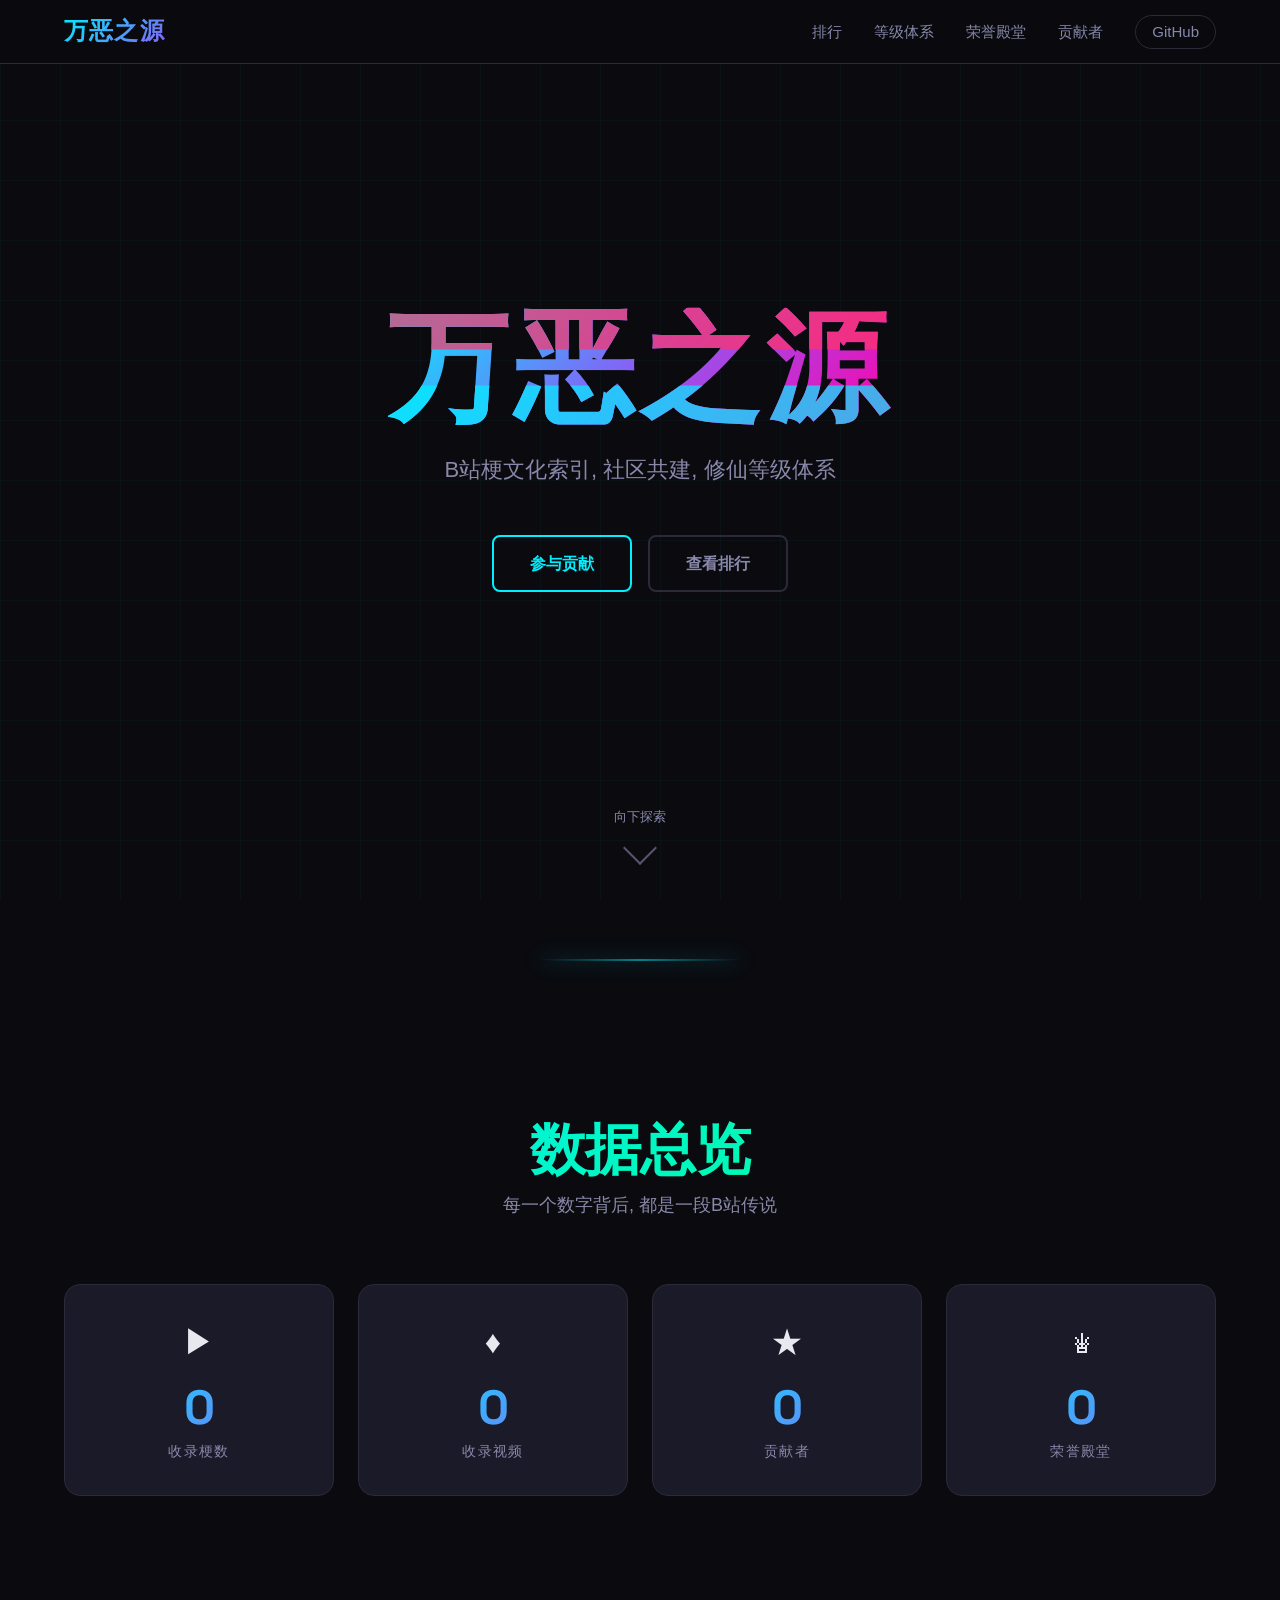
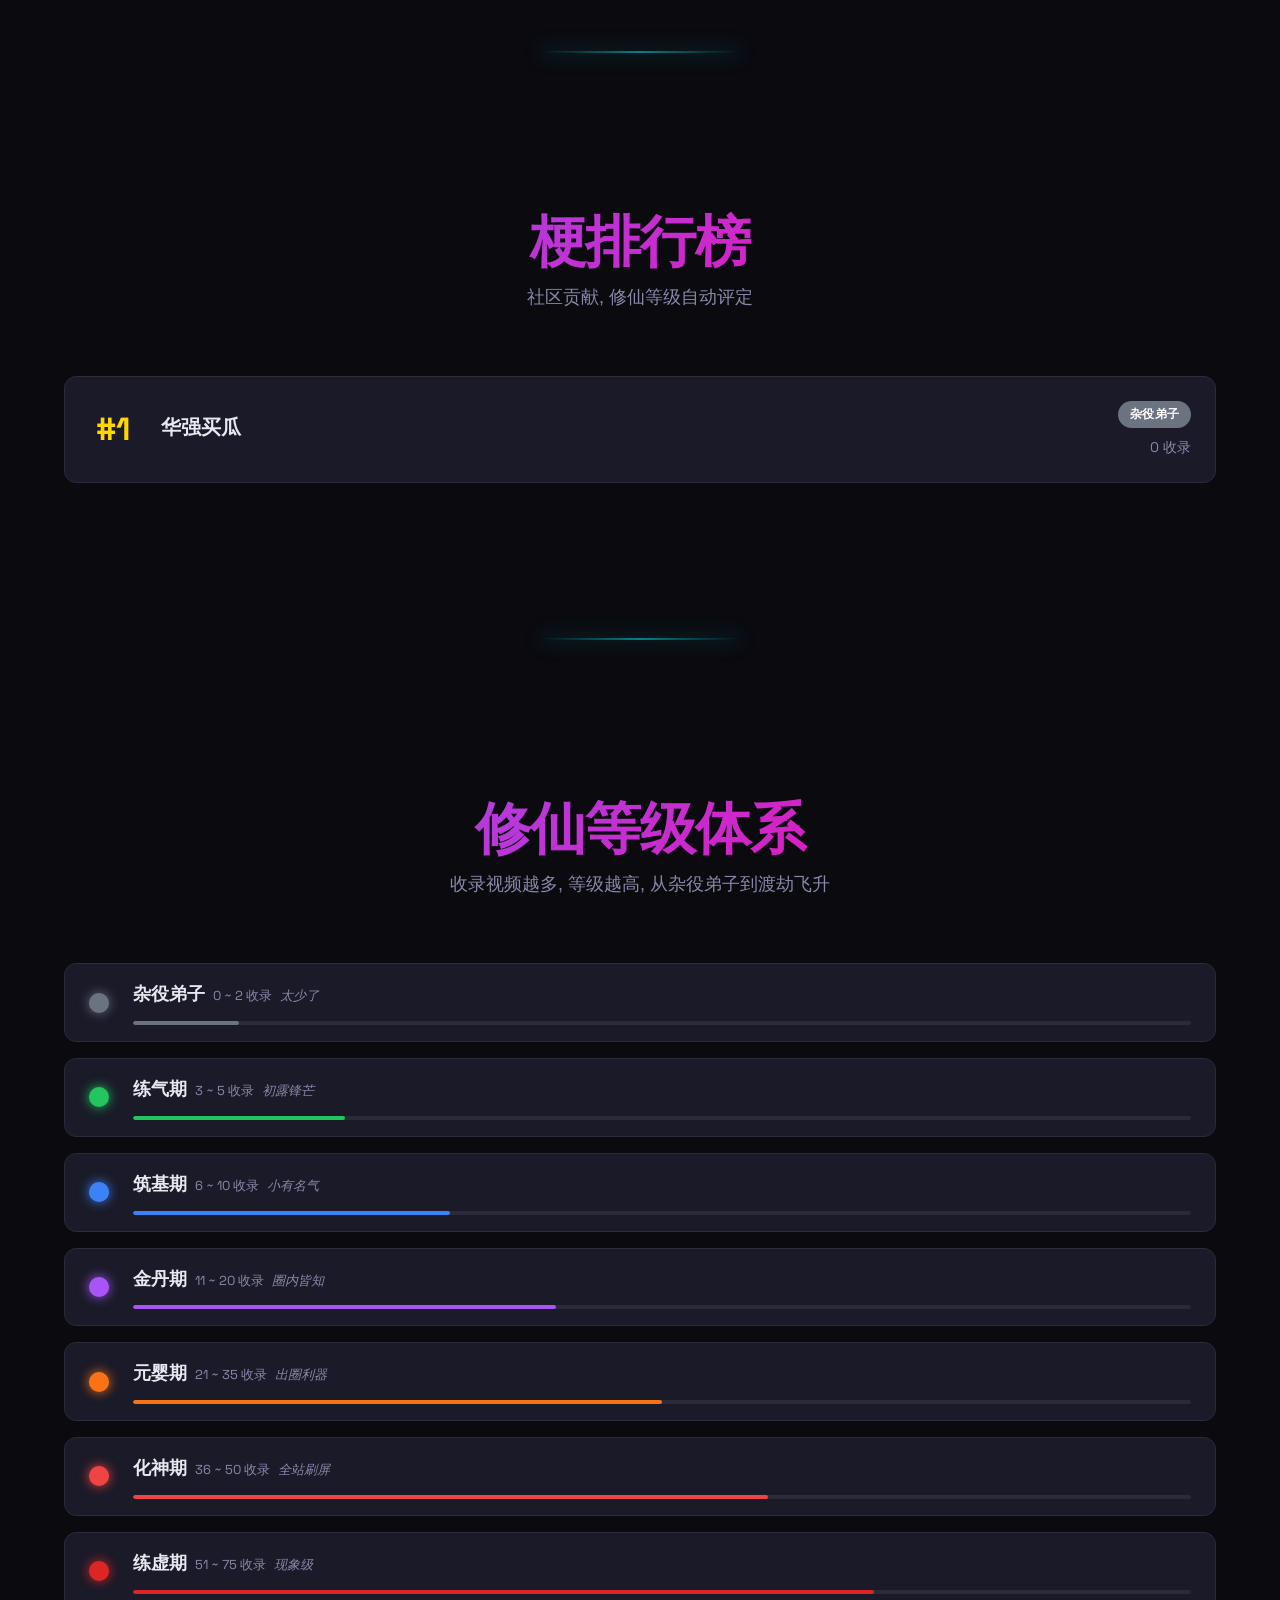
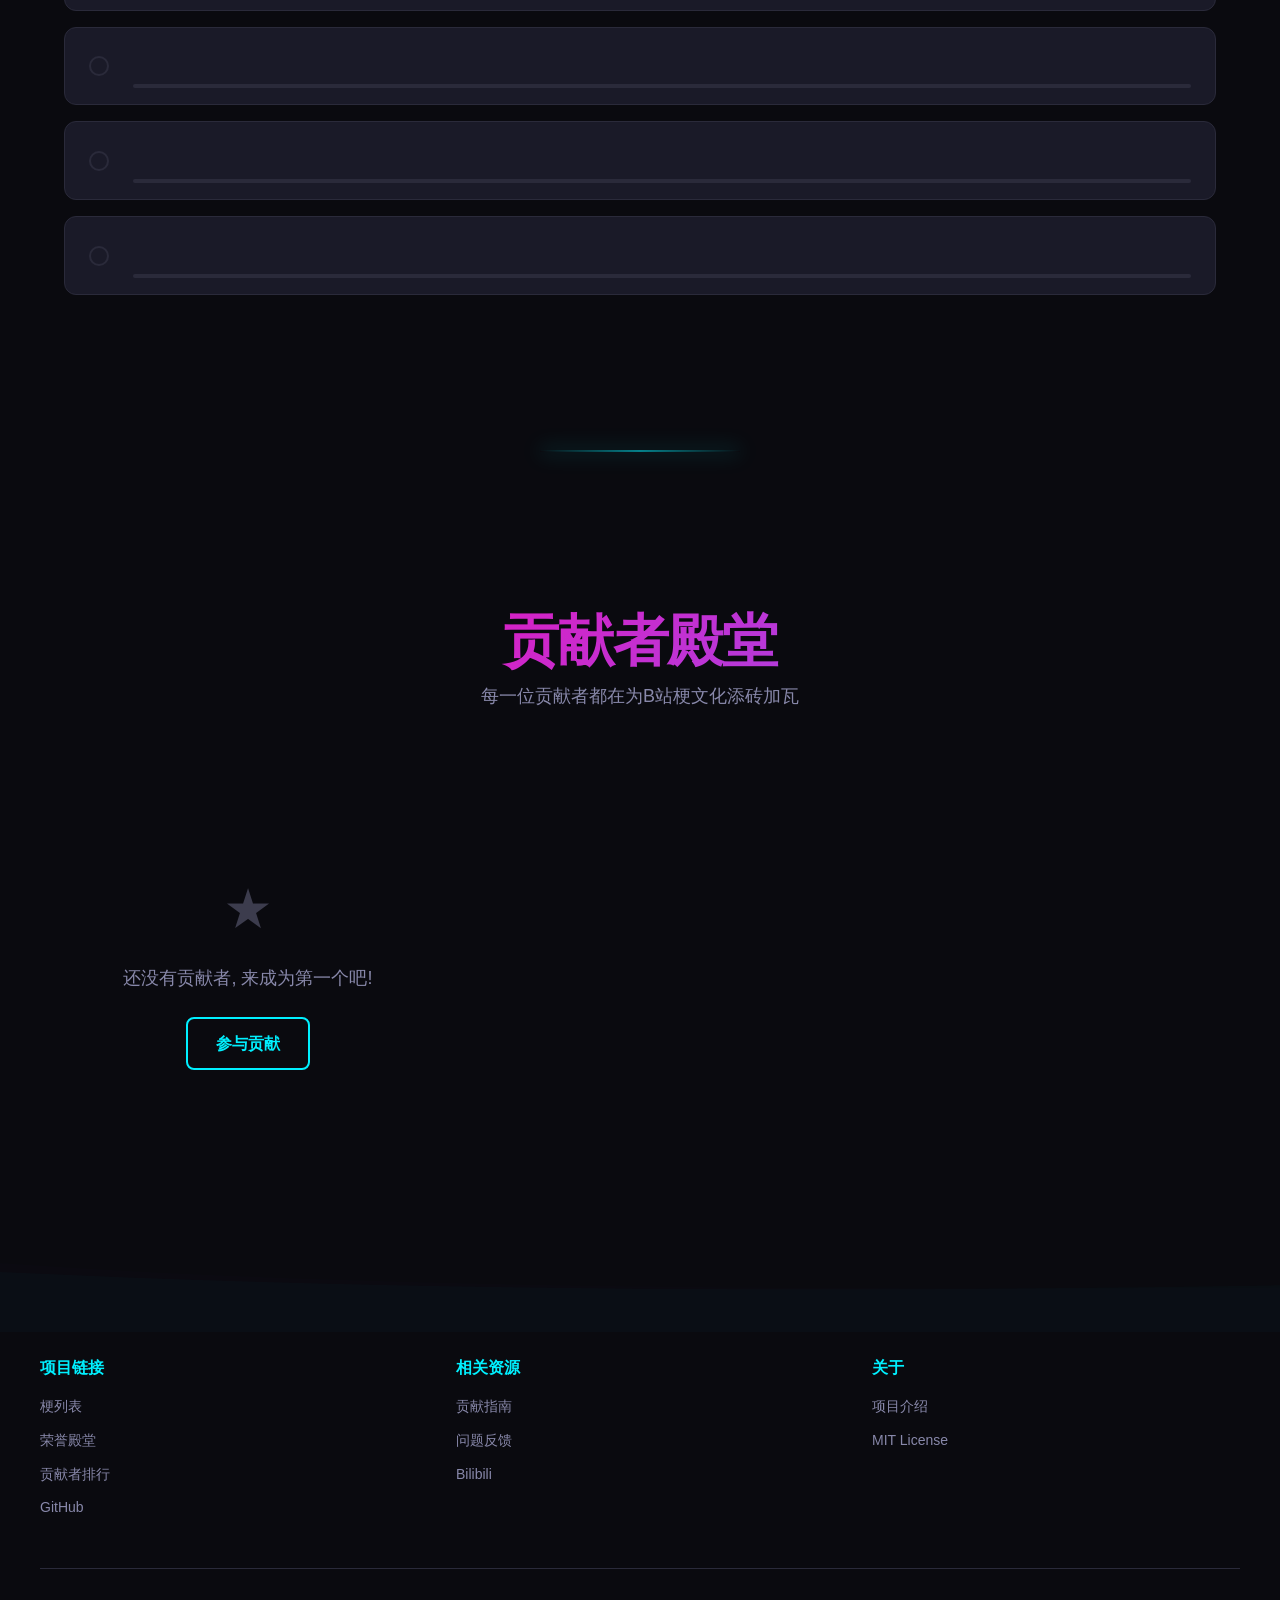
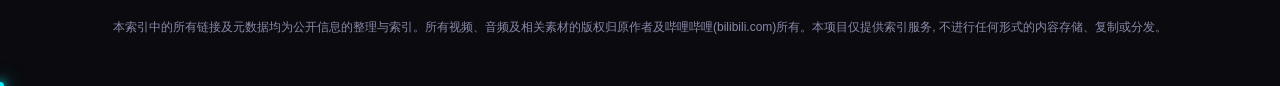
==== docs/index.html @ b88a9e04 "Phase 3完成" ====
<!DOCTYPE html>
<html lang="zh-CN">
<head>
    <meta charset="UTF-8">
    <meta name="viewport" content="width=device-width, initial-scale=1.0">
    <title>万恶之源 | The Origin of the Meme</title>
    <meta name="description" content="B站梗文化索引, 社区共建, 修仙等级体系">
    <link href="https://fonts.googleapis.com/css2?family=Space+Grotesk:wght@400;500;600;700;800&display=swap" rel="stylesheet">
    <link rel="stylesheet" href="css/style.css">
</head>
<body>
    <nav class="nav">
        <div class="nav-inner">
            <a href="index.html" class="nav-logo">万恶之源</a>
            <button class="nav-hamburger" aria-label="菜单">
                <span></span><span></span><span></span>
            </button>
            <ul class="nav-links">
                <li><a href="memes.html">排行</a></li>
                <li><a href="index.html#tier-system">等级体系</a></li>
                <li><a href="hall-of-fame.html">荣誉殿堂</a></li>
                <li><a href="contributors.html">贡献者</a></li>
                <li><a href="https://github.com/Zw-awa/the-origin-of-the-meme" class="nav-github" target="_blank" rel="noopener">GitHub</a></li>
            </ul>
        </div>
    </nav>

    <section class="hero">
        <div class="hero-bg-grid"></div>
        <div class="hero-content">
            <h1 class="hero-title" data-text="万恶之源">万恶之源</h1>
            <p class="hero-subtitle">B站梗文化索引, 社区共建, 修仙等级体系</p>
            <div class="hero-buttons">
                <a href="https://github.com/Zw-awa/the-origin-of-the-meme/blob/main/CONTRIBUTING.md" class="btn-neon" target="_blank" rel="noopener">参与贡献</a>
                <a href="#rankings" class="btn-muted">查看排行</a>
            </div>
        </div>
        <div class="hero-scroll">
            <span>向下探索</span>
            <div class="hero-scroll-arrow"></div>
        </div>
    </section>

    <div class="section-divider"></div>

    <section id="stats">
        <h2 class="section-title gradient-cyan-green">数据总览</h2>
        <p class="section-subtitle">每一个数字背后, 都是一段B站传说</p>
        <div class="stats-grid">
            <div class="stat-card">
                <div class="stat-icon">&#9654;</div>
                <div class="stat-number" data-target="0">0</div>
                <div class="stat-label">收录梗数</div>
            </div>
            <div class="stat-card">
                <div class="stat-icon">&#9830;</div>
                <div class="stat-number" data-target="0">0</div>
                <div class="stat-label">收录视频</div>
            </div>
            <div class="stat-card">
                <div class="stat-icon">&#9733;</div>
                <div class="stat-number" data-target="0">0</div>
                <div class="stat-label">贡献者</div>
            </div>
            <div class="stat-card">
                <div class="stat-icon">&#9813;</div>
                <div class="stat-number" data-target="0">0</div>
                <div class="stat-label">荣誉殿堂</div>
            </div>
        </div>
    </section>

    <div class="section-divider"></div>

    <section id="rankings">
        <h2 class="section-title gradient-purple">梗排行榜</h2>
        <p class="section-subtitle">社区贡献, 修仙等级自动评定</p>
        <div class="rankings-list" id="rankings-container">
            <div class="empty-state">
                <div class="empty-state-icon">&#9733;</div>
                <p class="empty-state-text">暂无数据, 快来贡献第一个梗吧!</p>
                <a href="https://github.com/Zw-awa/the-origin-of-the-meme/blob/main/CONTRIBUTING.md" class="empty-state-action" target="_blank" rel="noopener">参与贡献</a>
            </div>
        </div>
    </section>

    <div class="section-divider"></div>

    <section id="tier-system">
        <h2 class="section-title gradient-purple">修仙等级体系</h2>
        <p class="section-subtitle">收录视频越多, 等级越高, 从杂役弟子到渡劫飞升</p>
        <div class="tier-system" id="tier-system-container">
        </div>
    </section>

    <div class="section-divider"></div>

    <section id="contributors">
        <h2 class="section-title gradient-pink">贡献者殿堂</h2>
        <p class="section-subtitle">每一位贡献者都在为B站梗文化添砖加瓦</p>
        <div class="contributor-grid" id="contributors-container">
            <div class="empty-state">
                <div class="empty-state-icon">&#9733;</div>
                <p class="empty-state-text">还没有贡献者, 来成为第一个吧!</p>
                <a href="https://github.com/Zw-awa/the-origin-of-the-meme/blob/main/CONTRIBUTING.md" class="empty-state-action" target="_blank" rel="noopener">参与贡献</a>
            </div>
        </div>
    </section>

    <footer class="footer">
        <div class="footer-waves">
            <svg class="wave wave-1" viewBox="0 0 1440 100" preserveAspectRatio="none">
                <path d="M0,50 C360,100 720,0 1080,50 C1260,75 1380,25 1440,50 L1440,100 L0,100 Z" fill="rgba(0,240,255,0.04)"/>
            </svg>
            <svg class="wave wave-2" viewBox="0 0 1440 100" preserveAspectRatio="none">
                <path d="M0,30 C240,80 600,20 960,60 C1200,90 1320,40 1440,30 L1440,100 L0,100 Z" fill="rgba(139,92,246,0.03)"/>
            </svg>
        </div>
        <div class="footer-inner">
            <div class="footer-col">
                <h3>项目链接</h3>
                <ul>
                    <li><a href="memes.html">梗列表</a></li>
                    <li><a href="hall-of-fame.html">荣誉殿堂</a></li>
                    <li><a href="contributors.html">贡献者排行</a></li>
                    <li><a href="https://github.com/Zw-awa/the-origin-of-the-meme" target="_blank" rel="noopener">GitHub</a></li>
                </ul>
            </div>
            <div class="footer-col">
                <h3>相关资源</h3>
                <ul>
                    <li><a href="https://github.com/Zw-awa/the-origin-of-the-meme/blob/main/CONTRIBUTING.md" target="_blank" rel="noopener">贡献指南</a></li>
                    <li><a href="https://github.com/Zw-awa/the-origin-of-the-meme/issues" target="_blank" rel="noopener">问题反馈</a></li>
                    <li><a href="https://www.bilibili.com" target="_blank" rel="noopener">Bilibili</a></li>
                </ul>
            </div>
            <div class="footer-col">
                <h3>关于</h3>
                <ul>
                    <li><a href="https://github.com/Zw-awa/the-origin-of-the-meme#%E8%BF%99%E6%98%AF%E4%BB%80%E4%B9%88" target="_blank" rel="noopener">项目介绍</a></li>
                    <li><a href="https://github.com/Zw-awa/the-origin-of-the-meme/blob/main/LICENSE" target="_blank" rel="noopener">MIT License</a></li>
                </ul>
            </div>
        </div>
        <div class="footer-disclaimer">
            本索引中的所有链接及元数据均为公开信息的整理与索引。所有视频、音频及相关素材的版权归原作者及哔哩哔哩(bilibili.com)所有。本项目仅提供索引服务, 不进行任何形式的内容存储、复制或分发。
        </div>
    </footer>

    <script src="js/data.js"></script>
    <script src="js/cursor.js"></script>
    <script>
    (function () {
        loadData().then(function (data) {
            renderStats(data);
            renderRankings(data);
            renderTierSystem();
            renderContributors(data);
            initStatCounters();
            initTierSystem();
            initContributorMagnetics();
            initRankingHover();
        });

        function renderStats(data) {
            var stats = data.stats;
            var cards = document.querySelectorAll('.stat-card .stat-number');
            if (cards.length >= 4) {
                cards[0].setAttribute('data-target', stats.total_memes);
                cards[1].setAttribute('data-target', stats.total_videos);
                cards[2].setAttribute('data-target', stats.total_contributors);
                cards[3].setAttribute('data-target', stats.hall_of_fame_count);
            }
        }

        function renderRankings(data) {
            var container = document.getElementById('rankings-container');
            var memes = data.memes;
            if (!memes || memes.length === 0) return;

            container.innerHTML = '';
            memes.forEach(function (meme, i) {
                var rank = i + 1;
                var rankClass = '';
                if (rank === 1) rankClass = ' rank-1';
                else if (rank === 2) rankClass = ' rank-2';
                else if (rank === 3) rankClass = ' rank-3';

                var desc = meme.description || '';
                var tags = meme.tags || [];
                var tagsHtml = '';
                if (tags.length > 0) {
                    tagsHtml = '<div class="ranking-card-tags">' +
                        tags.map(function (t) { return '<span class="ranking-card-tag">' + escapeHtml(t) + '</span>'; }).join('') +
                        '</div>';
                }

                var tierIdx = getTierIndex(meme.tier);

                var card = document.createElement('div');
                card.className = 'ranking-card' + rankClass;
                card.setAttribute('data-tier', tierIdx);
                card.setAttribute('data-meme-id', meme.id);
                card.innerHTML =
                    '<div class="rank-number">#' + rank + '</div>' +
                    '<div class="ranking-card-main">' +
                        '<div class="ranking-card-name">' + escapeHtml(meme.id) + '</div>' +
                        (desc ? '<div class="ranking-card-desc">' + escapeHtml(desc) + '</div>' : '') +
                        tagsHtml +
                    '</div>' +
                    '<div class="ranking-card-right">' +
                        buildTierBadge(meme.tier) +
                        '<div class="ranking-card-count">' + formatNumber(meme.submissions) + ' 收录</div>' +
                    '</div>';
                card.addEventListener('click', function () {
                    window.location.href = 'meme.html?id=' + encodeURIComponent(meme.id);
                });
                container.appendChild(card);
            });
        }

        function renderTierSystem() {
            var container = document.getElementById('tier-system-container');
            var tiers = [
                { name: '杂役弟子', range: '0 ~ 2', label: '太少了', idx: 0 },
                { name: '练气期', range: '3 ~ 5', label: '初露锋芒', idx: 1 },
                { name: '筑基期', range: '6 ~ 10', label: '小有名气', idx: 2 },
                { name: '金丹期', range: '11 ~ 20', label: '圈内皆知', idx: 3 },
                { name: '元婴期', range: '21 ~ 35', label: '出圈利器', idx: 4 },
                { name: '化神期', range: '36 ~ 50', label: '全站刷屏', idx: 5 },
                { name: '练虚期', range: '51 ~ 75', label: '现象级', idx: 6 },
                { name: '合体期', range: '76 ~ 100', label: '统治级', idx: 7 },
                { name: '大乘期', range: '101 ~ 149', label: '传说级', idx: 8 },
                { name: '渡劫飞升', range: '150+', label: 'B站永远的传说', idx: 9 }
            ];

            var maxTier = 9;
            container.innerHTML = '';

            tiers.forEach(function (tier) {
                var barWidth = ((tier.idx + 1) / (maxTier + 1)) * 100;
                var pulseClass = (tier.idx >= 7) ? ' pulse' : '';

                var entry = document.createElement('div');
                entry.className = 'tier-entry' + pulseClass;
                entry.innerHTML =
                    '<div class="tier-indicator tier-' + tier.idx + '"></div>' +
                    '<div class="tier-info">' +
                        '<span class="tier-name">' + escapeHtml(tier.name) + '</span>' +
                        '<span class="tier-range">' + tier.range + ' 收录</span>' +
                        '<span class="tier-label">' + escapeHtml(tier.label) + '</span>' +
                        '<div class="tier-energy-bar-wrap">' +
                            '<div class="tier-energy-bar tier-bar-' + tier.idx + '" data-width="' + barWidth.toFixed(0) + '" style="background:var(--tier-' + tier.idx + ');"></div>' +
                        '</div>' +
                    '</div>';
                container.appendChild(entry);
            });

            if (tiers.length >= 10) {
                var lastBar = container.querySelector('.tier-bar-9');
                if (lastBar) {
                    lastBar.style.background = 'linear-gradient(90deg, #ff0000, #ff8800, #ffff00, #00ff00, #0088ff, #8800ff, #ff0088)';
                    lastBar.style.backgroundSize = '200% 100%';
                    lastBar.style.animation = 'rainbowShift 3s linear infinite';
                }
            }
        }

        function renderContributors(data) {
            var container = document.getElementById('contributors-container');
            var contributors = data.contributors;
            if (!contributors || contributors.length === 0) return;

            container.innerHTML = '';
            contributors.forEach(function (c) {
                var card = document.createElement('div');
                card.className = 'contributor-card';
                card.innerHTML =
                    '<img class="contributor-avatar" src="https://github.com/' + escapeHtml(c.github) + '.png" alt="' + escapeHtml(c.github) + '" loading="lazy" onerror="this.src=\'data:image/svg+xml,%3Csvg xmlns=%22http://www.w3.org/2000/svg%22 viewBox=%220 0 80 80%22%3E%3Crect fill=%22%231a1a28%22 width=%2280%22 height=%2280%22/%3E%3Ctext fill=%22%238888aa%22 x=%2240%22 y=%2245%22 text-anchor=%22middle%22 font-size=%2220%22%3E' + escapeHtml(c.github.charAt(0).toUpperCase()) + '%3C/text%3E%3C/svg%3E\'">' +
                    '<div class="contributor-username">' + escapeHtml(c.github) + '</div>' +
                    '<div class="contributor-title-badge ' + getContributorTierClass(c.title) + '">' + escapeHtml(c.title) + '</div>' +
                    '<div class="contributor-count">' + formatNumber(c.count) + ' 次贡献</div>';
                card.addEventListener('click', function () {
                    window.open('https://github.com/' + encodeURIComponent(c.github), '_blank', 'noopener');
                });
                container.appendChild(card);
            });
        }
    })();
    </script>
    <script src="js/main.js"></script>
</body>
</html>
---- docs/css/style.css ----
/* ═══════════════════════════════════════════════════════════════
   万恶之源 | The Origin of the Meme
   Design System & Complete Stylesheet
   ═══════════════════════════════════════════════════════════════ */

/* ── Design Tokens ─────────────────────────────────────────── */
:root {
    /* Base */
    --bg-deep: #0a0a0f;
    --bg-surface: #12121a;
    --bg-card: #1a1a28;
    --border: #2a2a3a;
    --text: #e8e8f0;
    --text-muted: #8888aa;

    /* Neon accents */
    --neon-cyan: #00f0ff;
    --neon-purple: #8b5cf6;
    --neon-gold: #ffd700;
    --neon-red: #ff3366;
    --neon-green: #00ff88;
    --neon-pink: #ff00aa;

    /* Tier badge colors (meme tiers 0-9) */
    --tier-0: #6b7280;
    --tier-1: #22c55e;
    --tier-2: #3b82f6;
    --tier-3: #a855f7;
    --tier-4: #f97316;
    --tier-5: #ef4444;
    --tier-6: #dc2626;
    --tier-7: #fbbf24;
    --tier-8: linear-gradient(135deg, #fbbf24, #ffd700);
    --tier-9: linear-gradient(90deg, #ff0000, #ff8800, #ffff00, #00ff00, #0088ff, #8800ff, #ff0088);

    /* Easing */
    --ease-out-expo: cubic-bezier(0.16, 1, 0.3, 1);
    --ease-out-back: cubic-bezier(0.34, 1.56, 0.64, 1);
    --ease-spring: cubic-bezier(0.22, 1, 0.36, 1);

    /* Spacing */
    --space-xs: 4px;
    --space-sm: 8px;
    --space-md: 16px;
    --space-lg: 24px;
    --space-xl: 32px;
    --space-2xl: 48px;
    --space-3xl: 64px;
    --space-4xl: 96px;

    /* Layout */
    --max-width: 1200px;
    --nav-height: 64px;

    /* Typography */
    --font-heading: 'Space Grotesk', -apple-system, BlinkMacSystemFont, sans-serif;
    --font-body: -apple-system, BlinkMacSystemFont, "Segoe UI", "Noto Sans SC", sans-serif;
}

/* ── Reset & Base ──────────────────────────────────────────── */
*, *::before, *::after {
    margin: 0;
    padding: 0;
    box-sizing: border-box;
}

html {
    scroll-behavior: smooth;
    scroll-padding-top: var(--nav-height);
}

body {
    background: var(--bg-deep);
    color: var(--text);
    font-family: var(--font-body);
    font-size: 16px;
    line-height: 1.6;
    overflow-x: hidden;
    cursor: none;
    -webkit-font-smoothing: antialiased;
    -moz-osx-font-smoothing: grayscale;
}

a {
    color: inherit;
    text-decoration: none;
}

img {
    max-width: 100%;
    display: block;
}

button {
    border: none;
    background: none;
    cursor: none;
    font-family: inherit;
    color: inherit;
}

/* ── Typography ────────────────────────────────────────────── */
h1, h2, h3, h4, h5, h6 {
    font-family: var(--font-heading);
    font-weight: 700;
    line-height: 1.2;
}

.section-title {
    font-size: clamp(32px, 5vw, 56px);
    text-align: center;
    margin-bottom: var(--space-sm);
    letter-spacing: -0.02em;
}

.section-subtitle {
    text-align: center;
    color: var(--text-muted);
    font-size: 18px;
    margin-bottom: var(--space-3xl);
}

/* ── Gradient Text Utilities ───────────────────────────────── */
.gradient-cyan-purple {
    background: linear-gradient(135deg, var(--neon-cyan), var(--neon-purple));
    -webkit-background-clip: text;
    -webkit-text-fill-color: transparent;
    background-clip: text;
}

.gradient-cyan-green {
    background: linear-gradient(135deg, var(--neon-cyan), var(--neon-green));
    -webkit-background-clip: text;
    -webkit-text-fill-color: transparent;
    background-clip: text;
}

.gradient-purple {
    background: linear-gradient(135deg, var(--neon-purple), var(--neon-pink));
    -webkit-background-clip: text;
    -webkit-text-fill-color: transparent;
    background-clip: text;
}

.gradient-gold {
    background: linear-gradient(135deg, var(--neon-gold), #ffaa00);
    -webkit-background-clip: text;
    -webkit-text-fill-color: transparent;
    background-clip: text;
}

.gradient-pink {
    background: linear-gradient(135deg, var(--neon-pink), var(--neon-purple));
    -webkit-background-clip: text;
    -webkit-text-fill-color: transparent;
    background-clip: text;
}

/* ── Navigation ────────────────────────────────────────────── */
.nav {
    position: fixed;
    top: 0;
    left: 0;
    right: 0;
    height: var(--nav-height);
    background: rgba(10, 10, 15, 0.85);
    backdrop-filter: blur(20px);
    -webkit-backdrop-filter: blur(20px);
    border-bottom: 1px solid var(--border);
    z-index: 1000;
    transition: transform 0.3s var(--ease-spring);
}

.nav.hidden {
    transform: translateY(-100%);
}

.nav-inner {
    max-width: var(--max-width);
    margin: 0 auto;
    padding: 0 var(--space-lg);
    height: 100%;
    display: flex;
    align-items: center;
    justify-content: space-between;
}

.nav-logo {
    font-family: var(--font-heading);
    font-size: 24px;
    font-weight: 700;
    background: linear-gradient(135deg, var(--neon-cyan), var(--neon-purple));
    -webkit-background-clip: text;
    -webkit-text-fill-color: transparent;
    background-clip: text;
    letter-spacing: 0.05em;
    transition: opacity 0.2s;
}

.nav-logo:hover {
    opacity: 0.8;
}

.nav-links {
    display: flex;
    gap: var(--space-xl);
    list-style: none;
    align-items: center;
}

.nav-links a {
    position: relative;
    font-size: 15px;
    color: var(--text-muted);
    padding: var(--space-xs) 0;
    transition: color 0.3s;
}

.nav-links a::after {
    content: '';
    position: absolute;
    bottom: 0;
    left: 0;
    width: 0;
    height: 2px;
    background: var(--neon-cyan);
    transition: width 0.3s var(--ease-spring);
}

.nav-links a:hover,
.nav-links a.active {
    color: var(--neon-cyan);
}

.nav-links a:hover::after,
.nav-links a.active::after {
    width: 100%;
}

.nav-links .nav-github {
    display: inline-flex;
    align-items: center;
    gap: var(--space-xs);
    padding: var(--space-xs) var(--space-md);
    border: 1px solid var(--border);
    border-radius: 20px;
    transition: border-color 0.3s, color 0.3s;
}

.nav-links .nav-github:hover {
    border-color: var(--neon-cyan);
    color: var(--neon-cyan);
}

.nav-links .nav-github::after {
    display: none;
}

/* Hamburger */
.nav-hamburger {
    display: none;
    flex-direction: column;
    gap: 5px;
    padding: 4px;
    background: none;
    border: none;
    cursor: none;
    z-index: 1001;
}

.nav-hamburger span {
    display: block;
    width: 24px;
    height: 2px;
    background: var(--text);
    border-radius: 2px;
    transition: transform 0.3s, opacity 0.3s;
}

.nav-hamburger.active span:nth-child(1) {
    transform: translateY(7px) rotate(45deg);
}
.nav-hamburger.active span:nth-child(2) {
    opacity: 0;
}
.nav-hamburger.active span:nth-child(3) {
    transform: translateY(-7px) rotate(-45deg);
}

/* ── Custom Cursor ──────────────────────────────────────────── */
.cursor-dot {
    width: 8px;
    height: 8px;
    background: var(--neon-cyan);
    border-radius: 50%;
    position: fixed;
    pointer-events: none;
    z-index: 99999;
    box-shadow: 0 0 10px var(--neon-cyan), 0 0 20px var(--neon-cyan);
    transform: translate(-50%, -50%);
    will-change: left, top;
}

.cursor-ring {
    width: 36px;
    height: 36px;
    border: 2px solid var(--neon-cyan);
    border-radius: 50%;
    position: fixed;
    pointer-events: none;
    z-index: 99998;
    opacity: 0.5;
    transform: translate(-50%, -50%);
    transition: width 0.3s, height 0.3s, border-color 0.3s;
    will-change: left, top;
}

.cursor-ring.hover {
    width: 60px;
    height: 60px;
    border-color: var(--neon-pink);
    opacity: 0.8;
}

/* ── Mouse Trail Particles ─────────────────────────────────── */
.trail-particle {
    position: fixed;
    pointer-events: none;
    z-index: 99997;
    border-radius: 50%;
    animation: trailFade 0.6s var(--ease-out-expo) forwards;
    will-change: transform, opacity;
}

@keyframes trailFade {
    0% { opacity: 1; transform: translate(-50%, -50%) scale(1); }
    100% { opacity: 0; transform: translate(-50%, -50%) scale(0); }
}

/* ── Click Burst ────────────────────────────────────────────── */
.click-burst-container {
    position: fixed;
    pointer-events: none;
    z-index: 99996;
    transform: translate(-50%, -50%);
}

.click-burst-particle {
    position: absolute;
    width: 6px;
    height: 6px;
    border-radius: 50%;
    animation: burstFly 0.6s var(--ease-out-expo) forwards;
}

@keyframes burstFly {
    0% {
        opacity: 1;
        transform: translate(0, 0) scale(1);
    }
    100% {
        opacity: 0;
        transform: translate(var(--tx), var(--ty)) scale(0);
    }
}

/* ── Section Common ─────────────────────────────────────────── */
section {
    padding: var(--space-4xl) var(--space-lg);
    max-width: var(--max-width);
    margin: 0 auto;
    position: relative;
}

.section-divider {
    height: 120px;
    position: relative;
    max-width: var(--max-width);
    margin: 0 auto;
}

.section-divider::before {
    content: '';
    position: absolute;
    top: 50%;
    left: 50%;
    transform: translate(-50%, -50%);
    width: 200px;
    height: 1px;
    background: linear-gradient(90deg, transparent, var(--neon-cyan), transparent);
    box-shadow: 0 0 20px var(--neon-cyan);
}

/* ── Section 1: Hero ────────────────────────────────────────── */
.hero {
    min-height: 100vh;
    display: flex;
    flex-direction: column;
    align-items: center;
    justify-content: center;
    text-align: center;
    position: relative;
    overflow: hidden;
    padding: var(--space-4xl) var(--space-lg);
    max-width: none;
}

.hero-bg-grid {
    position: absolute;
    inset: 0;
    background-image:
        linear-gradient(rgba(0, 240, 255, 0.03) 1px, transparent 1px),
        linear-gradient(90deg, rgba(0, 240, 255, 0.03) 1px, transparent 1px);
    background-size: 60px 60px;
    animation: gridMove 20s linear infinite;
    pointer-events: none;
}

@keyframes gridMove {
    0% { transform: translate(0, 0); }
    100% { transform: translate(60px, 60px); }
}

.hero-content {
    position: relative;
    z-index: 2;
    animation: heroEntry 1s var(--ease-out-expo);
}

@keyframes heroEntry {
    0% {
        opacity: 0;
        transform: scale(0.8) skewX(-5deg);
        filter: blur(10px);
    }
    100% {
        opacity: 1;
        transform: scale(1) skewX(0);
        filter: blur(0);
    }
}

.hero-title {
    font-family: var(--font-heading);
    font-size: clamp(56px, 10vw, 120px);
    font-weight: 800;
    line-height: 1;
    margin-bottom: var(--space-lg);
    background: linear-gradient(135deg, var(--neon-cyan), var(--neon-purple), var(--neon-pink));
    -webkit-background-clip: text;
    -webkit-text-fill-color: transparent;
    background-clip: text;
    position: relative;
    letter-spacing: 0.05em;
}

/* Glitch effect */
.hero-title::before,
.hero-title::after {
    content: "万恶之源";
    position: absolute;
    top: 0;
    left: 0;
    width: 100%;
    height: 100%;
    background: inherit;
    -webkit-background-clip: text;
    -webkit-text-fill-color: transparent;
    background-clip: text;
}

.hero-title::before {
    animation: glitch1 3s infinite;
    color: #ff3366;
    -webkit-text-fill-color: rgba(255, 51, 102, 0.7);
    clip-path: polygon(0 0, 100% 0, 100% 35%, 0 35%);
}

.hero-title::after {
    animation: glitch2 3s infinite;
    color: #00f0ff;
    -webkit-text-fill-color: rgba(0, 240, 255, 0.7);
    clip-path: polygon(0 65%, 100% 65%, 100% 100%, 0 100%);
}

@keyframes glitch1 {
    0%, 90%, 100% { transform: translate(0); }
    92% { transform: translate(-4px, 2px); }
    94% { transform: translate(4px, -2px); }
    96% { transform: translate(-2px, -1px); }
    98% { transform: translate(3px, 1px); }
}

@keyframes glitch2 {
    0%, 90%, 100% { transform: translate(0); }
    93% { transform: translate(3px, -1px); }
    95% { transform: translate(-5px, 2px); }
    97% { transform: translate(2px, -2px); }
    99% { transform: translate(-1px, 1px); }
}

.hero-subtitle {
    font-size: clamp(16px, 2.5vw, 22px);
    color: var(--text-muted);
    margin-bottom: var(--space-2xl);
    max-width: 600px;
    margin-left: auto;
    margin-right: auto;
    line-height: 1.6;
}

.hero-buttons {
    display: flex;
    gap: var(--space-md);
    justify-content: center;
    flex-wrap: wrap;
}

.btn-neon {
    display: inline-flex;
    align-items: center;
    gap: var(--space-sm);
    padding: 14px 36px;
    font-size: 16px;
    font-weight: 600;
    font-family: var(--font-heading);
    border-radius: 8px;
    position: relative;
    overflow: hidden;
    transition: color 0.3s, transform 0.15s;
    border: 2px solid var(--neon-cyan);
    color: var(--neon-cyan);
    background: transparent;
    z-index: 1;
}

.btn-neon::before {
    content: '';
    position: absolute;
    inset: 0;
    background: var(--neon-cyan);
    transform: scaleX(0);
    transform-origin: right;
    transition: transform 0.4s var(--ease-out-expo);
    z-index: -1;
}

.btn-neon:hover {
    color: var(--bg-deep);
}

.btn-neon:hover::before {
    transform: scaleX(1);
    transform-origin: left;
}

.btn-neon:active {
    transform: scale(0.95);
}

.btn-muted {
    display: inline-flex;
    align-items: center;
    gap: var(--space-sm);
    padding: 14px 36px;
    font-size: 16px;
    font-weight: 600;
    font-family: var(--font-heading);
    border-radius: 8px;
    border: 2px solid var(--border);
    color: var(--text-muted);
    background: transparent;
    transition: border-color 0.3s, color 0.3s, transform 0.15s;
}

.btn-muted:hover {
    border-color: var(--neon-purple);
    color: var(--neon-purple);
}

.btn-muted:active {
    transform: scale(0.95);
}

/* Scroll indicator */
.hero-scroll {
    position: absolute;
    bottom: 40px;
    left: 50%;
    transform: translateX(-50%);
    display: flex;
    flex-direction: column;
    align-items: center;
    gap: var(--space-sm);
    color: var(--text-muted);
    font-size: 13px;
    animation: bounceDown 2s ease-in-out infinite;
}

.hero-scroll-arrow {
    width: 24px;
    height: 24px;
    border-right: 2px solid var(--text-muted);
    border-bottom: 2px solid var(--text-muted);
    transform: rotate(45deg);
    opacity: 0.6;
}

@keyframes bounceDown {
    0%, 100% { transform: translateX(-50%) translateY(0); }
    50% { transform: translateX(-50%) translateY(10px); }
}

/* ── Section 2: Stats Overview ──────────────────────────────── */
.stats-grid {
    display: grid;
    grid-template-columns: repeat(4, 1fr);
    gap: var(--space-lg);
}

.stat-card {
    background: var(--bg-card);
    border: 1px solid var(--border);
    border-radius: 16px;
    padding: var(--space-xl);
    text-align: center;
    position: relative;
    overflow: hidden;
    cursor: pointer;
    transition: transform 0.1s;
    transform-style: preserve-3d;
    perspective: 800px;
}

.stat-card::before {
    content: '';
    position: absolute;
    inset: 0;
    background: radial-gradient(circle at var(--mx, 50%) var(--my, 50%), rgba(0, 240, 255, 0.08), transparent 60%);
    pointer-events: none;
    opacity: 0;
    transition: opacity 0.3s;
}

.stat-card:hover::before {
    opacity: 1;
}

.stat-icon {
    font-size: 32px;
    margin-bottom: var(--space-md);
}

.stat-number {
    font-family: var(--font-heading);
    font-size: 48px;
    font-weight: 700;
    background: linear-gradient(135deg, var(--neon-cyan), var(--neon-purple));
    -webkit-background-clip: text;
    -webkit-text-fill-color: transparent;
    background-clip: text;
    line-height: 1;
    margin-bottom: var(--space-sm);
}

.stat-label {
    font-size: 14px;
    color: var(--text-muted);
    text-transform: uppercase;
    letter-spacing: 0.1em;
}

/* ── Section 3: Meme Rankings ───────────────────────────────── */
.rankings-list {
    display: flex;
    flex-direction: column;
    gap: var(--space-md);
}

.ranking-card {
    display: flex;
    align-items: center;
    gap: var(--space-lg);
    background: var(--bg-card);
    border: 1px solid var(--border);
    border-radius: 12px;
    padding: var(--space-lg);
    position: relative;
    overflow: hidden;
    transition: transform 0.3s var(--ease-out-expo), background 0.3s, border-color 0.3s;
    cursor: pointer;
    text-decoration: none;
    color: inherit;
}

.ranking-card::before {
    content: '';
    position: absolute;
    left: 0;
    top: 0;
    bottom: 0;
    width: 0;
    transition: width 0.3s var(--ease-spring);
}

.ranking-card:hover {
    transform: translateX(-8px);
    background: rgba(26, 26, 40, 0.6);
}

.ranking-card:hover::before {
    width: 3px;
}

.ranking-card[data-tier="0"]:hover::before { background: var(--tier-0); }
.ranking-card[data-tier="1"]:hover::before { background: var(--tier-1); }
.ranking-card[data-tier="2"]:hover::before { background: var(--tier-2); }
.ranking-card[data-tier="3"]:hover::before { background: var(--tier-3); }
.ranking-card[data-tier="4"]:hover::before { background: var(--tier-4); }
.ranking-card[data-tier="5"]:hover::before { background: var(--tier-5); }
.ranking-card[data-tier="6"]:hover::before { background: var(--tier-6); }
.ranking-card[data-tier="7"]:hover::before { background: var(--tier-7); }
.ranking-card[data-tier="8"]:hover::before { background: var(--tier-8); }
.ranking-card[data-tier="9"]:hover::before {
    width: 3px;
    background: var(--tier-9);
    background-size: 200% 100%;
}

.rank-number {
    font-family: var(--font-heading);
    font-size: 32px;
    font-weight: 800;
    min-width: 48px;
    text-align: center;
    transition: transform 0.3s;
    color: var(--text-muted);
}

.ranking-card:hover .rank-number {
    transform: scale(1.2);
}

.rank-1 .rank-number { color: var(--neon-gold); }
.rank-2 .rank-number { color: #c0c0c0; }
.rank-3 .rank-number { color: #cd7f32; }

.ranking-card-main {
    flex: 1;
    min-width: 0;
}

.ranking-card-name {
    font-family: var(--font-heading);
    font-size: 20px;
    font-weight: 600;
    margin-bottom: var(--space-xs);
}

.ranking-card-desc {
    font-size: 14px;
    color: var(--text-muted);
    white-space: nowrap;
    overflow: hidden;
    text-overflow: ellipsis;
    margin-bottom: var(--space-sm);
}

.ranking-card-tags {
    display: flex;
    gap: var(--space-xs);
    flex-wrap: wrap;
}

.ranking-card-tag {
    font-size: 11px;
    padding: 2px 10px;
    border-radius: 10px;
    background: rgba(255, 255, 255, 0.05);
    color: var(--text-muted);
    border: 1px solid var(--border);
}

.ranking-card-right {
    text-align: right;
    flex-shrink: 0;
    display: flex;
    flex-direction: column;
    align-items: flex-end;
    gap: var(--space-sm);
}

.ranking-card-count {
    font-family: var(--font-heading);
    font-size: 14px;
    color: var(--text-muted);
}

/* ── Tier Badges ────────────────────────────────────────────── */
.tier-badge {
    display: inline-block;
    padding: 4px 12px;
    border-radius: 20px;
    font-size: 12px;
    font-weight: 600;
    font-family: var(--font-body);
    letter-spacing: 0.02em;
    white-space: nowrap;
}

.tier-badge.tier-0 { background: var(--tier-0); color: #fff; }
.tier-badge.tier-1 { background: var(--tier-1); color: #000; }
.tier-badge.tier-2 { background: var(--tier-2); color: #fff; }
.tier-badge.tier-3 { background: var(--tier-3); color: #fff; }
.tier-badge.tier-4 { background: var(--tier-4); color: #000; }
.tier-badge.tier-5 { background: var(--tier-5); color: #fff; }
.tier-badge.tier-6 { background: var(--tier-6); color: #fff; }
.tier-badge.tier-7 { background: var(--tier-7); color: #000; }
.tier-badge.tier-8 { background: var(--tier-8); color: #000; }

.tier-badge.legendary {
    background: linear-gradient(90deg, #ff0000, #ff8800, #ffff00, #00ff00, #0088ff, #8800ff, #ff0088);
    background-size: 200% 100%;
    animation: rainbowShift 3s linear infinite;
    box-shadow: 0 0 15px rgba(255, 215, 0, 0.4);
    color: #000;
}

@keyframes rainbowShift {
    0% { background-position: 0% 50%; }
    100% { background-position: 200% 50%; }
}

.tier-badge-lg {
    padding: 6px 18px;
    font-size: 15px;
    border-radius: 24px;
}

/* ── Section 4: Tier System ─────────────────────────────────── */
.tier-system {
    display: flex;
    flex-direction: column;
    gap: var(--space-md);
}

.tier-entry {
    display: flex;
    align-items: center;
    gap: var(--space-lg);
    padding: var(--space-md) var(--space-lg);
    background: var(--bg-card);
    border: 1px solid var(--border);
    border-radius: 12px;
    position: relative;
    overflow: hidden;
    transition: background 0.3s;
}

.tier-entry:hover {
    background: rgba(26, 26, 40, 0.4);
}

.tier-indicator {
    width: 20px;
    height: 20px;
    border-radius: 50%;
    border: 2px solid var(--border);
    flex-shrink: 0;
    transition: transform 0.3s var(--ease-out-back), box-shadow 0.3s, background 0.3s, border-color 0.3s;
}

.tier-entry:hover .tier-indicator {
    transform: scale(1.3);
}

.tier-indicator.lit.tier-0 { background: var(--tier-0); border-color: var(--tier-0); box-shadow: 0 0 12px var(--tier-0); }
.tier-indicator.lit.tier-1 { background: var(--tier-1); border-color: var(--tier-1); box-shadow: 0 0 12px var(--tier-1); }
.tier-indicator.lit.tier-2 { background: var(--tier-2); border-color: var(--tier-2); box-shadow: 0 0 12px var(--tier-2); }
.tier-indicator.lit.tier-3 { background: var(--tier-3); border-color: var(--tier-3); box-shadow: 0 0 12px var(--tier-3); }
.tier-indicator.lit.tier-4 { background: var(--tier-4); border-color: var(--tier-4); box-shadow: 0 0 12px var(--tier-4); }
.tier-indicator.lit.tier-5 { background: var(--tier-5); border-color: var(--tier-5); box-shadow: 0 0 12px var(--tier-5); }
.tier-indicator.lit.tier-6 { background: var(--tier-6); border-color: var(--tier-6); box-shadow: 0 0 12px var(--tier-6); }
.tier-indicator.lit.tier-7 { background: var(--tier-7); border-color: var(--tier-7); box-shadow: 0 0 12px var(--tier-7); }
.tier-indicator.lit.tier-8 { background: linear-gradient(135deg, #fbbf24, #ffd700); border-color: var(--neon-gold); box-shadow: 0 0 12px var(--neon-gold); }
.tier-indicator.lit.tier-9 {
    background: linear-gradient(90deg, #ff0000, #ff8800, #ffff00, #00ff00, #0088ff, #8800ff, #ff0088);
    border-color: transparent;
    box-shadow: 0 0 20px rgba(255, 215, 0, 0.6);
    background-size: 200% 100%;
    animation: rainbowShift 3s linear infinite;
}

.tier-info {
    flex: 1;
    min-width: 0;
    display: flex;
    align-items: baseline;
    gap: var(--space-sm);
    flex-wrap: wrap;
}

.tier-name {
    font-family: var(--font-heading);
    font-size: 18px;
    font-weight: 600;
    white-space: nowrap;
}

.tier-range {
    font-size: 13px;
    color: var(--text-muted);
    font-family: var(--font-heading);
}

.tier-label {
    font-size: 13px;
    color: var(--text-muted);
    font-style: italic;
}

.tier-energy-bar-wrap {
    width: 100%;
    height: 4px;
    background: var(--border);
    border-radius: 2px;
    margin-top: var(--space-xs);
    overflow: hidden;
}

.tier-energy-bar {
    height: 100%;
    border-radius: 2px;
    width: 0%;
    transition: width 0.8s var(--ease-out-expo), box-shadow 0.3s;
}

.tier-entry:hover .tier-energy-bar {
    box-shadow: 0 0 8px currentColor;
}

/* Pulse for high tiers */
.tier-entry.pulse .tier-energy-bar {
    animation: energyPulse 2s ease-in-out infinite;
}

@keyframes energyPulse {
    0%, 100% { opacity: 1; }
    50% { opacity: 0.6; }
}

/* ── Section 5: Contributors ────────────────────────────────── */
.contributor-grid {
    display: grid;
    grid-template-columns: repeat(3, 1fr);
    gap: var(--space-lg);
}

.contributor-card {
    background: var(--bg-card);
    border: 1px solid var(--border);
    border-radius: 16px;
    padding: var(--space-xl);
    text-align: center;
    position: relative;
    overflow: hidden;
    cursor: pointer;
    transition: border-color 0.3s, transform 0.3s;
}

.contributor-card:hover {
    border-color: var(--neon-pink);
    transform: translateY(-4px);
}

/* Ripple on entry */
.contributor-card::after {
    content: '';
    position: absolute;
    left: var(--ripple-x, 50%);
    top: var(--ripple-y, 50%);
    border-radius: 50%;
    background: rgba(255, 0, 170, 0.1);
    width: 10px;
    height: 10px;
    opacity: 0;
    transform: scale(0);
    transition: none;
    pointer-events: none;
}

.contributor-card.ripple-active::after {
    animation: cardRipple 0.8s ease-out forwards;
}

@keyframes cardRipple {
    0% { transform: scale(0); opacity: 0.3; }
    100% { transform: scale(30); opacity: 0; }
}

.contributor-avatar {
    width: 80px;
    height: 80px;
    border-radius: 50%;
    margin: 0 auto var(--space-md);
    border: 2px solid var(--border);
    object-fit: cover;
    background: var(--bg-surface);
    transition: border-color 0.5s var(--ease-out-back), transform 0.5s var(--ease-out-back);
    will-change: transform;
}

.contributor-card:hover .contributor-avatar {
    border-color: var(--neon-pink);
}

/* Magnetic avatar effect active class */
.contributor-avatar.magnetic {
    transition: transform 0.1s linear;
}

.contributor-avatar.spring-back {
    transition: transform 0.5s var(--ease-out-back);
}

.contributor-username {
    font-family: var(--font-heading);
    font-size: 18px;
    font-weight: 600;
    margin-bottom: var(--space-sm);
}

.contributor-title-badge {
    display: inline-block;
    padding: 4px 14px;
    border-radius: 20px;
    font-size: 12px;
    font-weight: 600;
    margin-bottom: var(--space-sm);
    transition: transform 0.4s var(--ease-out-back);
}

.contributor-card:hover .contributor-title-badge {
    transform: scale(1.15) rotate(2deg);
}

.contributor-title-badge.tier-0 { background: var(--tier-0); color: #fff; }
.contributor-title-badge.tier-1 { background: var(--tier-1); color: #000; }
.contributor-title-badge.tier-2 { background: var(--tier-2); color: #fff; }
.contributor-title-badge.tier-3 { background: var(--tier-3); color: #fff; }
.contributor-title-badge.tier-4 { background: var(--tier-7); color: #000; animation: badgeGlow 2s ease-in-out infinite; }
.contributor-title-badge.tier-5 { background: var(--tier-8); color: #000; animation: badgeGlow 1.5s ease-in-out infinite; }

@keyframes badgeGlow {
    0%, 100% { box-shadow: 0 0 8px rgba(255, 215, 0, 0.3); }
    50% { box-shadow: 0 0 20px rgba(255, 215, 0, 0.6); }
}

.contributor-count {
    font-size: 13px;
    color: var(--text-muted);
}

/* ── Empty State ────────────────────────────────────────────── */
.empty-state {
    text-align: center;
    padding: var(--space-4xl) var(--space-lg);
    color: var(--text-muted);
}

.empty-state-icon {
    font-size: 48px;
    margin-bottom: var(--space-md);
    opacity: 0.4;
}

.empty-state-text {
    font-size: 18px;
    margin-bottom: var(--space-lg);
    line-height: 1.6;
}

.empty-state-action {
    display: inline-flex;
    align-items: center;
    gap: var(--space-sm);
    padding: 12px 28px;
    border: 2px solid var(--neon-cyan);
    border-radius: 8px;
    color: var(--neon-cyan);
    font-weight: 600;
    font-family: var(--font-heading);
    transition: color 0.3s, background 0.3s;
}

.empty-state-action:hover {
    background: var(--neon-cyan);
    color: var(--bg-deep);
}

/* ── Section 6: Footer ──────────────────────────────────────── */
.footer {
    position: relative;
    padding: var(--space-4xl) var(--space-lg) var(--space-2xl);
    max-width: none;
    overflow: hidden;
}

.footer-waves {
    position: absolute;
    top: -50px;
    left: 0;
    width: 200%;
    height: 120px;
    overflow: hidden;
    pointer-events: none;
}

.wave {
    position: absolute;
    width: 200%;
    height: 100%;
}

.wave-1 {
    top: 0;
    animation: waveMove 8s linear infinite;
    opacity: 0.5;
}

.wave-2 {
    top: 15px;
    animation: waveMove 12s linear infinite reverse;
    opacity: 0.3;
}

@keyframes waveMove {
    0% { transform: translateX(0); }
    100% { transform: translateX(-50%); }
}

.footer-inner {
    max-width: var(--max-width);
    margin: 0 auto;
    display: grid;
    grid-template-columns: repeat(3, 1fr);
    gap: var(--space-2xl);
    position: relative;
    z-index: 2;
}

.footer-col h3 {
    font-family: var(--font-heading);
    font-size: 16px;
    color: var(--neon-cyan);
    margin-bottom: var(--space-md);
    font-weight: 600;
}

.footer-col ul {
    list-style: none;
    display: flex;
    flex-direction: column;
    gap: var(--space-sm);
}

.footer-col a {
    color: var(--text-muted);
    font-size: 14px;
    transition: color 0.3s var(--ease-out-back), transform 0.4s var(--ease-out-back);
    display: inline-block;
    transform-origin: left center;
}

.footer-col a:hover {
    color: var(--neon-cyan);
    transform: scaleX(1.1);
}

.footer-disclaimer {
    text-align: center;
    color: var(--text-muted);
    font-size: 12px;
    padding-top: var(--space-2xl);
    margin-top: var(--space-2xl);
    border-top: 1px solid var(--border);
    max-width: var(--max-width);
    margin-left: auto;
    margin-right: auto;
    line-height: 1.8;
    position: relative;
    z-index: 2;
}

/* ── Memes Page ─────────────────────────────────────────────── */
.page-header {
    padding-top: calc(var(--nav-height) + var(--space-2xl));
    text-align: center;
    max-width: var(--max-width);
    margin: 0 auto;
    padding-left: var(--space-lg);
    padding-right: var(--space-lg);
}

.search-bar {
    display: flex;
    gap: var(--space-md);
    max-width: 600px;
    margin: var(--space-xl) auto;
    flex-wrap: wrap;
}

.search-input {
    flex: 1;
    min-width: 200px;
    padding: 12px 20px;
    border-radius: 12px;
    border: 1px solid var(--border);
    background: var(--bg-card);
    color: var(--text);
    font-size: 15px;
    font-family: var(--font-body);
    outline: none;
    transition: border-color 0.3s, box-shadow 0.3s;
}

.search-input:focus {
    border-color: var(--neon-cyan);
    box-shadow: 0 0 12px rgba(0, 240, 255, 0.15);
}

.search-input::placeholder {
    color: var(--text-muted);
}

.tag-filters {
    display: flex;
    gap: var(--space-sm);
    flex-wrap: wrap;
    justify-content: center;
    margin-bottom: var(--space-xl);
}

.tag-filter {
    padding: 6px 16px;
    border-radius: 20px;
    border: 1px solid var(--border);
    background: transparent;
    color: var(--text-muted);
    font-size: 13px;
    cursor: pointer;
    transition: all 0.3s;
}

.tag-filter:hover,
.tag-filter.active {
    border-color: var(--neon-cyan);
    color: var(--neon-cyan);
    background: rgba(0, 240, 255, 0.05);
}

.memes-tier-group {
    margin-bottom: var(--space-2xl);
}

.memes-tier-group-header {
    display: flex;
    align-items: center;
    gap: var(--space-md);
    margin-bottom: var(--space-lg);
    padding-bottom: var(--space-sm);
    border-bottom: 1px solid var(--border);
}

.memes-tier-dot {
    width: 12px;
    height: 12px;
    border-radius: 50%;
    flex-shrink: 0;
}

.memes-tier-dot.tier-0 { background: var(--tier-0); }
.memes-tier-dot.tier-1 { background: var(--tier-1); }
.memes-tier-dot.tier-2 { background: var(--tier-2); }
.memes-tier-dot.tier-3 { background: var(--tier-3); }
.memes-tier-dot.tier-4 { background: var(--tier-4); }
.memes-tier-dot.tier-5 { background: var(--tier-5); }
.memes-tier-dot.tier-6 { background: var(--tier-6); }
.memes-tier-dot.tier-7 { background: var(--tier-7); }
.memes-tier-dot.tier-8 { background: linear-gradient(135deg, #fbbf24, #ffd700); }
.memes-tier-dot.tier-9 { background: linear-gradient(90deg, #ff0000, #ff8800, #ffff00, #00ff00, #0088ff, #8800ff, #ff0088); background-size: 200% 100%; animation: rainbowShift 3s linear infinite; }

.memes-tier-name {
    font-family: var(--font-heading);
    font-size: 20px;
    font-weight: 600;
}

.memes-tier-count {
    font-size: 14px;
    color: var(--text-muted);
}

.memes-grid {
    display: grid;
    grid-template-columns: repeat(auto-fill, minmax(320px, 1fr));
    gap: var(--space-md);
}

.meme-card {
    background: var(--bg-card);
    border: 1px solid var(--border);
    border-radius: 12px;
    padding: var(--space-lg);
    cursor: pointer;
    transition: transform 0.3s, border-color 0.3s, box-shadow 0.3s;
    text-decoration: none;
    color: inherit;
    display: block;
}

.meme-card:hover {
    transform: translateY(-4px);
    border-color: var(--neon-cyan);
    box-shadow: 0 8px 24px rgba(0, 240, 255, 0.08);
}

.meme-card-header {
    display: flex;
    justify-content: space-between;
    align-items: flex-start;
    margin-bottom: var(--space-sm);
}

.meme-card-name {
    font-family: var(--font-heading);
    font-size: 20px;
    font-weight: 600;
}

.meme-card-desc {
    font-size: 14px;
    color: var(--text-muted);
    margin-bottom: var(--space-md);
    display: -webkit-box;
    -webkit-line-clamp: 2;
    -webkit-box-orient: vertical;
    overflow: hidden;
}

.meme-card-footer {
    display: flex;
    justify-content: space-between;
    align-items: center;
    flex-wrap: wrap;
    gap: var(--space-sm);
}

.meme-card-tags {
    display: flex;
    gap: var(--space-xs);
    flex-wrap: wrap;
}

.meme-card-tag {
    font-size: 11px;
    padding: 2px 10px;
    border-radius: 10px;
    background: rgba(255, 255, 255, 0.05);
    color: var(--text-muted);
}

.meme-card-count {
    font-size: 13px;
    color: var(--text-muted);
}

/* ── Meme Detail Page ───────────────────────────────────────── */
.meme-detail {
    padding-top: calc(var(--nav-height) + var(--space-2xl));
    max-width: 800px;
    margin: 0 auto;
    padding-left: var(--space-lg);
    padding-right: var(--space-lg);
}

.meme-detail-header {
    text-align: center;
    margin-bottom: var(--space-2xl);
}

.meme-detail-tier {
    margin-bottom: var(--space-md);
}

.meme-detail-name {
    font-family: var(--font-heading);
    font-size: clamp(36px, 6vw, 56px);
    font-weight: 800;
    background: linear-gradient(135deg, var(--neon-cyan), var(--neon-purple));
    -webkit-background-clip: text;
    -webkit-text-fill-color: transparent;
    background-clip: text;
    margin-bottom: var(--space-md);
}

.meme-detail-aliases {
    font-size: 15px;
    color: var(--text-muted);
    margin-bottom: var(--space-md);
}

.meme-detail-aliases span {
    display: inline-block;
    margin: 0 4px;
}

.meme-detail-description {
    font-size: 16px;
    line-height: 1.8;
    color: var(--text);
    max-width: 600px;
    margin: 0 auto var(--space-xl);
}

.meme-detail-tags {
    display: flex;
    gap: var(--space-sm);
    justify-content: center;
    flex-wrap: wrap;
    margin-bottom: var(--space-xl);
}

.meme-detail-tag {
    padding: 4px 14px;
    border-radius: 20px;
    background: rgba(255, 255, 255, 0.05);
    border: 1px solid var(--border);
    font-size: 13px;
    color: var(--text-muted);
}

.meme-detail-origin {
    text-align: center;
    margin-bottom: var(--space-2xl);
}

.meme-detail-origin a {
    color: var(--neon-cyan);
    font-weight: 600;
    word-break: break-all;
}

.meme-detail-videos {
    margin-bottom: var(--space-2xl);
}

.meme-detail-videos h2 {
    font-family: var(--font-heading);
    font-size: 24px;
    margin-bottom: var(--space-lg);
    text-align: center;
}

.video-list {
    display: flex;
    flex-direction: column;
    gap: var(--space-md);
}

.video-card {
    background: var(--bg-card);
    border: 1px solid var(--border);
    border-radius: 12px;
    padding: var(--space-lg);
    transition: border-color 0.3s;
}

.video-card:hover {
    border-color: var(--neon-cyan);
}

.video-card-title {
    font-family: var(--font-heading);
    font-size: 16px;
    font-weight: 600;
    margin-bottom: var(--space-xs);
}

.video-card-title a {
    color: var(--neon-cyan);
    transition: opacity 0.2s;
}

.video-card-title a:hover {
    opacity: 0.7;
}

.video-card-author {
    font-size: 14px;
    color: var(--text-muted);
    margin-bottom: var(--space-xs);
}

.video-card-desc {
    font-size: 14px;
    color: var(--text-muted);
    margin-bottom: var(--space-sm);
    line-height: 1.6;
}

.video-card-contributor {
    font-size: 13px;
    color: var(--text-muted);
}

.video-card-contributor a {
    color: var(--neon-purple);
}

.video-card-contributor a:hover {
    text-decoration: underline;
}

.meme-detail-back {
    display: inline-flex;
    align-items: center;
    gap: var(--space-sm);
    color: var(--text-muted);
    font-size: 15px;
    margin-bottom: var(--space-xl);
    transition: color 0.3s;
}

.meme-detail-back:hover {
    color: var(--neon-cyan);
}

.meme-detail-cta {
    text-align: center;
    padding: var(--space-2xl) 0;
}

/* ── Hall of Fame Page ──────────────────────────────────────── */
.hall-of-fame-hero {
    text-align: center;
    padding-top: calc(var(--nav-height) + var(--space-4xl));
    margin-bottom: var(--space-2xl);
}

.hall-of-fame-title {
    font-family: var(--font-heading);
    font-size: clamp(40px, 7vw, 72px);
    font-weight: 800;
    background: linear-gradient(135deg, var(--neon-gold), #ffaa00, var(--neon-gold));
    -webkit-background-clip: text;
    -webkit-text-fill-color: transparent;
    background-clip: text;
    background-size: 200% 200%;
    animation: goldShimmer 4s ease-in-out infinite;
}

@keyframes goldShimmer {
    0%, 100% { background-position: 0% 50%; }
    50% { background-position: 100% 50%; }
}

.hall-of-fame-subtitle {
    font-size: 18px;
    color: var(--text-muted);
    margin-top: var(--space-md);
}

.hall-of-fame-grid {
    display: grid;
    grid-template-columns: repeat(auto-fill, minmax(340px, 1fr));
    gap: var(--space-lg);
    max-width: var(--max-width);
    margin: 0 auto;
    padding: 0 var(--space-lg) var(--space-4xl);
}

.hof-card {
    background: var(--bg-card);
    border: 1px solid rgba(255, 215, 0, 0.15);
    border-radius: 16px;
    padding: var(--space-xl);
    text-align: center;
    position: relative;
    overflow: hidden;
    transition: transform 0.3s, border-color 0.3s, box-shadow 0.3s;
}

.hof-card::before {
    content: '';
    position: absolute;
    inset: 0;
    background: radial-gradient(ellipse at 50% 0%, rgba(255, 215, 0, 0.05), transparent 60%);
    pointer-events: none;
}

.hof-card:hover {
    transform: translateY(-6px);
    border-color: var(--neon-gold);
    box-shadow: 0 12px 40px rgba(255, 215, 0, 0.1);
}

.hof-card-crown {
    font-size: 48px;
    margin-bottom: var(--space-md);
}

.hof-card-name {
    font-family: var(--font-heading);
    font-size: 24px;
    font-weight: 700;
    color: var(--neon-gold);
    margin-bottom: var(--space-sm);
}

.hof-card-desc {
    font-size: 14px;
    color: var(--text-muted);
    margin-bottom: var(--space-md);
    line-height: 1.6;
}

.hof-card-stats {
    display: flex;
    justify-content: center;
    gap: var(--space-lg);
}

.hof-stat {
    text-align: center;
}

.hof-stat-value {
    font-family: var(--font-heading);
    font-size: 28px;
    font-weight: 700;
    color: var(--neon-gold);
}

.hof-stat-label {
    font-size: 12px;
    color: var(--text-muted);
    text-transform: uppercase;
    letter-spacing: 0.1em;
}

/* ── Contributors Page ──────────────────────────────────────── */
.contributors-page-header {
    padding-top: calc(var(--nav-height) + var(--space-2xl));
    text-align: center;
    max-width: var(--max-width);
    margin: 0 auto;
    padding-left: var(--space-lg);
    padding-right: var(--space-lg);
}

.contributors-page-grid {
    display: grid;
    grid-template-columns: repeat(auto-fill, minmax(280px, 1fr));
    gap: var(--space-lg);
    max-width: var(--max-width);
    margin: 0 auto;
    padding: 0 var(--space-lg) var(--space-4xl);
}

/* ── Back Link ──────────────────────────────────────────────── */
.back-link {
    display: inline-flex;
    align-items: center;
    gap: var(--space-sm);
    color: var(--text-muted);
    padding: var(--space-sm) 0;
    font-size: 15px;
    transition: color 0.3s;
}

.back-link:hover {
    color: var(--neon-cyan);
}

/* ── Loading / Skeleton ─────────────────────────────────────── */
.skeleton {
    background: linear-gradient(90deg, var(--bg-card) 25%, var(--bg-surface) 50%, var(--bg-card) 75%);
    background-size: 200% 100%;
    animation: shimmer 1.5s infinite;
    border-radius: 8px;
}

@keyframes shimmer {
    0% { background-position: 200% 0; }
    100% { background-position: -200% 0; }
}

/* ── Error State ────────────────────────────────────────────── */
.error-state {
    text-align: center;
    padding: var(--space-4xl);
    color: var(--neon-red);
}

.error-state-text {
    font-size: 16px;
    margin-bottom: var(--space-md);
}

/* ── Utility ────────────────────────────────────────────────── */
.text-center { text-align: center; }
.mt-1 { margin-top: var(--space-sm); }
.mt-2 { margin-top: var(--space-md); }
.mt-3 { margin-top: var(--space-lg); }
.mt-4 { margin-top: var(--space-xl); }
.hidden { display: none !important; }
.no-memes { display: none; }

/* ── Responsive: Tablet ─────────────────────────────────────── */
@media (max-width: 1023px) {
    .stats-grid {
        grid-template-columns: repeat(2, 1fr);
    }

    .contributor-grid {
        grid-template-columns: repeat(2, 1fr);
    }

    .footer-inner {
        grid-template-columns: repeat(2, 1fr);
    }

    .memes-grid {
        grid-template-columns: repeat(2, 1fr);
    }

    .hall-of-fame-grid {
        grid-template-columns: repeat(2, 1fr);
    }
}

/* ── Responsive: Mobile ─────────────────────────────────────── */
@media (max-width: 640px) {
    body {
        cursor: auto;
    }

    .cursor-dot,
    .cursor-ring {
        display: none !important;
    }

    .nav-links {
        display: none;
    }

    .nav-links.open {
        display: flex;
        flex-direction: column;
        position: absolute;
        top: var(--nav-height);
        left: 0;
        right: 0;
        background: rgba(10, 10, 15, 0.95);
        backdrop-filter: blur(20px);
        -webkit-backdrop-filter: blur(20px);
        padding: var(--space-lg);
        gap: var(--space-md);
        border-bottom: 1px solid var(--border);
    }

    .nav-hamburger {
        display: flex;
    }

    .stats-grid {
        grid-template-columns: 1fr;
    }

    .contributor-grid {
        grid-template-columns: 1fr;
    }

    .contributors-page-grid {
        grid-template-columns: 1fr;
    }

    .footer-inner {
        grid-template-columns: 1fr;
        gap: var(--space-xl);
    }

    .memes-grid {
        grid-template-columns: 1fr;
    }

    .hall-of-fame-grid {
        grid-template-columns: 1fr;
    }

    .hero-title {
        font-size: 48px;
    }

    .search-bar {
        flex-direction: column;
    }

    .ranking-card {
        flex-direction: column;
        align-items: flex-start;
        gap: var(--space-md);
    }

    .ranking-card-right {
        flex-direction: row;
        align-items: center;
        gap: var(--space-md);
    }

    .rank-number {
        font-size: 24px;
        min-width: 32px;
    }

    .meme-detail {
        padding-top: calc(var(--nav-height) + var(--space-xl));
    }
}

/* ── Reduced Motion ─────────────────────────────────────────── */
@media (prefers-reduced-motion: reduce) {
    *,
    *::before,
    *::after {
        animation-duration: 0.01ms !important;
        animation-iteration-count: 1 !important;
        transition-duration: 0.01ms !important;
    }

    .cursor-dot,
    .cursor-ring {
        display: none !important;
    }

    body {
        cursor: auto;
    }

    html {
        scroll-behavior: auto;
    }
}
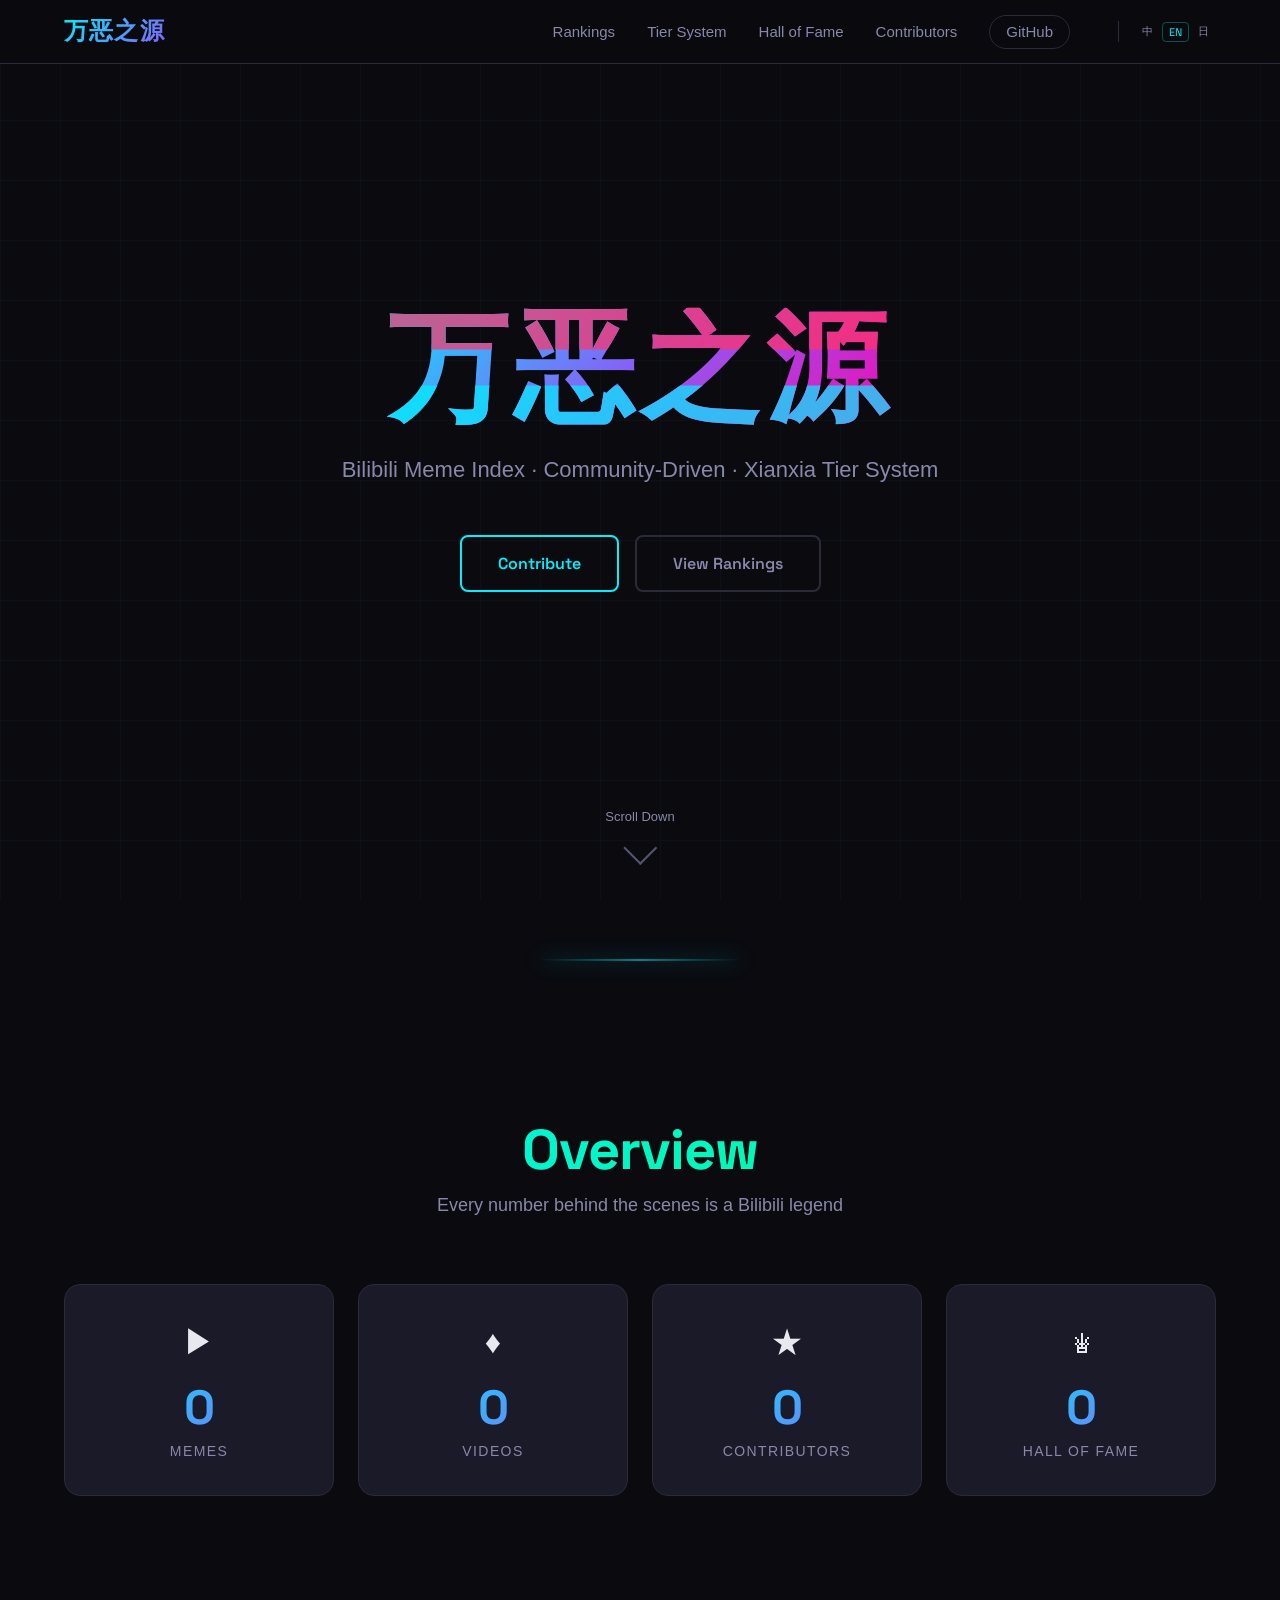
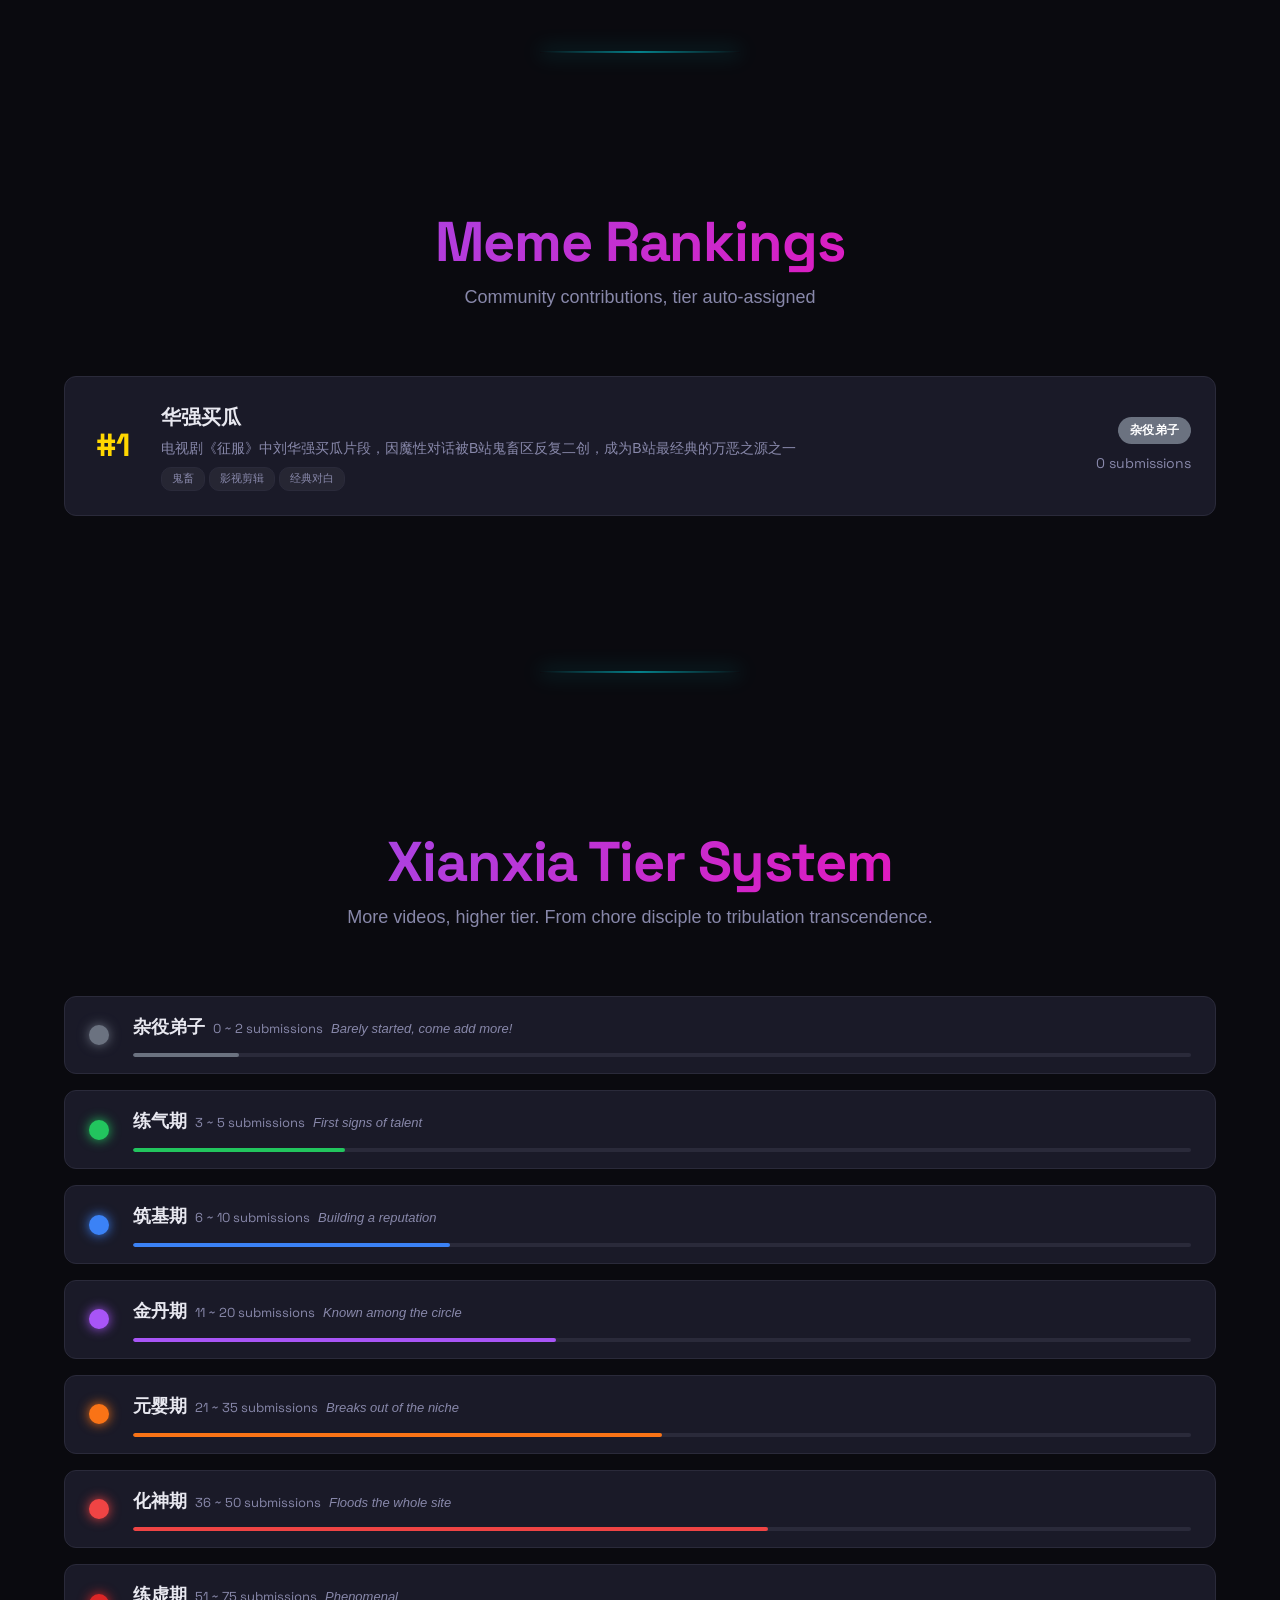
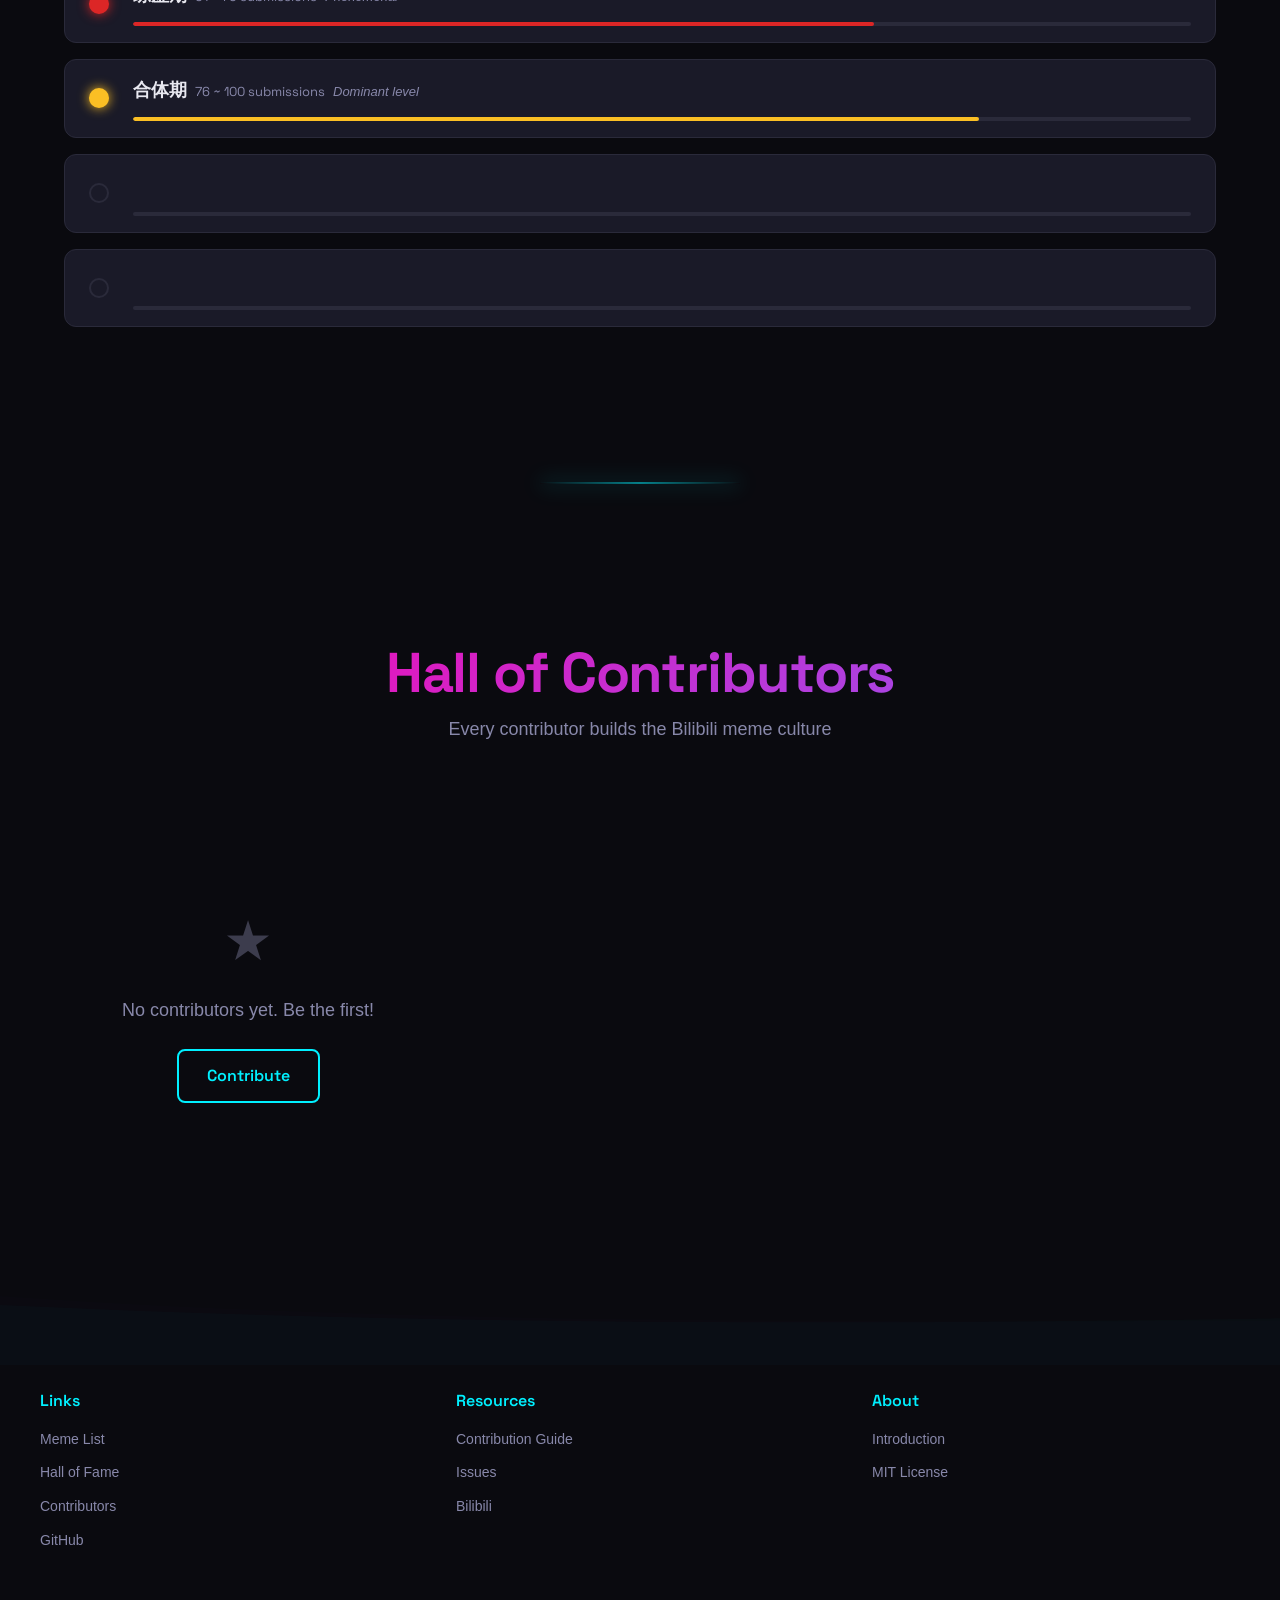
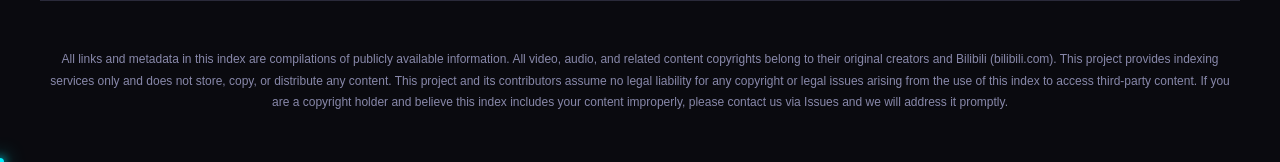
==== commit 418cdfae: "feat: Phase 5 — i18n 多语言支持" ====
--- a/docs/index.html
+++ b/docs/index.html
@@ -3,7 +3,7 @@
 <head>
     <meta charset="UTF-8">
     <meta name="viewport" content="width=device-width, initial-scale=1.0">
-    <title>万恶之源 | The Origin of the Meme</title>
+    <title data-i18n="pageTitle.home">万恶之源 | The Origin of the Meme</title>
     <meta name="description" content="B站梗文化索引, 社区共建, 修仙等级体系">
     <link href="https://fonts.googleapis.com/css2?family=Space+Grotesk:wght@400;500;600;700;800&display=swap" rel="stylesheet">
     <link rel="stylesheet" href="css/style.css">
@@ -16,11 +16,16 @@
                 <span></span><span></span><span></span>
             </button>
             <ul class="nav-links">
-                <li><a href="memes.html">排行</a></li>
-                <li><a href="index.html#tier-system">等级体系</a></li>
-                <li><a href="hall-of-fame.html">荣誉殿堂</a></li>
-                <li><a href="contributors.html">贡献者</a></li>
+                <li><a href="memes.html" data-i18n="nav.memes">排行</a></li>
+                <li><a href="index.html#tier-system" data-i18n="nav.tiers">等级体系</a></li>
+                <li><a href="hall-of-fame.html" data-i18n="nav.hall">荣誉殿堂</a></li>
+                <li><a href="contributors.html" data-i18n="nav.contributors">贡献者</a></li>
                 <li><a href="https://github.com/Zw-awa/the-origin-of-the-meme" class="nav-github" target="_blank" rel="noopener">GitHub</a></li>
+                <li class="nav-lang-group">
+                    <button class="nav-lang-btn" data-lang="zh" onclick="switchLang('zh')" title="中文">中</button>
+                    <button class="nav-lang-btn" data-lang="en" onclick="switchLang('en')" title="English">EN</button>
+                    <button class="nav-lang-btn" data-lang="ja" onclick="switchLang('ja')" title="日本語">日</button>
+                </li>
             </ul>
         </div>
     </nav>
@@ -28,15 +33,15 @@
     <section class="hero">
         <div class="hero-bg-grid"></div>
         <div class="hero-content">
-            <h1 class="hero-title" data-text="万恶之源">万恶之源</h1>
-            <p class="hero-subtitle">B站梗文化索引, 社区共建, 修仙等级体系</p>
+            <h1 class="hero-title">万恶之源</h1>
+            <p class="hero-subtitle" data-i18n="hero.subtitle">B站梗文化索引, 社区共建, 修仙等级体系</p>
             <div class="hero-buttons">
-                <a href="https://github.com/Zw-awa/the-origin-of-the-meme/blob/main/CONTRIBUTING.md" class="btn-neon" target="_blank" rel="noopener">参与贡献</a>
-                <a href="#rankings" class="btn-muted">查看排行</a>
+                <a href="https://github.com/Zw-awa/the-origin-of-the-meme/blob/main/CONTRIBUTING.md" class="btn-neon" target="_blank" rel="noopener" data-i18n="hero.btnPrimary">参与贡献</a>
+                <a href="#rankings" class="btn-muted" data-i18n="hero.btnSecondary">查看排行</a>
             </div>
         </div>
         <div class="hero-scroll">
-            <span>向下探索</span>
+            <span data-i18n="hero.scrollHint">向下探索</span>
             <div class="hero-scroll-arrow"></div>
         </div>
     </section>
@@ -44,28 +49,28 @@
     <div class="section-divider"></div>
 
     <section id="stats">
-        <h2 class="section-title gradient-cyan-green">数据总览</h2>
-        <p class="section-subtitle">每一个数字背后, 都是一段B站传说</p>
+        <h2 class="section-title gradient-cyan-green" data-i18n="stats.title">数据总览</h2>
+        <p class="section-subtitle" data-i18n="stats.subtitle">每一个数字背后, 都是一段B站传说</p>
         <div class="stats-grid">
             <div class="stat-card">
                 <div class="stat-icon">&#9654;</div>
                 <div class="stat-number" data-target="0">0</div>
-                <div class="stat-label">收录梗数</div>
+                <div class="stat-label" data-i18n="stats.memes">收录梗数</div>
             </div>
             <div class="stat-card">
                 <div class="stat-icon">&#9830;</div>
                 <div class="stat-number" data-target="0">0</div>
-                <div class="stat-label">收录视频</div>
+                <div class="stat-label" data-i18n="stats.videos">收录视频</div>
             </div>
             <div class="stat-card">
                 <div class="stat-icon">&#9733;</div>
                 <div class="stat-number" data-target="0">0</div>
-                <div class="stat-label">贡献者</div>
+                <div class="stat-label" data-i18n="stats.contributors">贡献者</div>
             </div>
             <div class="stat-card">
                 <div class="stat-icon">&#9813;</div>
                 <div class="stat-number" data-target="0">0</div>
-                <div class="stat-label">荣誉殿堂</div>
+                <div class="stat-label" data-i18n="stats.hall">荣誉殿堂</div>
             </div>
         </div>
     </section>
@@ -73,13 +78,13 @@
     <div class="section-divider"></div>
 
     <section id="rankings">
-        <h2 class="section-title gradient-purple">梗排行榜</h2>
-        <p class="section-subtitle">社区贡献, 修仙等级自动评定</p>
+        <h2 class="section-title gradient-purple" data-i18n="rankings.title">梗排行榜</h2>
+        <p class="section-subtitle" data-i18n="rankings.subtitle">社区贡献, 修仙等级自动评定</p>
         <div class="rankings-list" id="rankings-container">
             <div class="empty-state">
                 <div class="empty-state-icon">&#9733;</div>
-                <p class="empty-state-text">暂无数据, 快来贡献第一个梗吧!</p>
-                <a href="https://github.com/Zw-awa/the-origin-of-the-meme/blob/main/CONTRIBUTING.md" class="empty-state-action" target="_blank" rel="noopener">参与贡献</a>
+                <p class="empty-state-text" data-i18n="rankings.empty">暂无数据, 快来贡献第一个梗吧!</p>
+                <a href="https://github.com/Zw-awa/the-origin-of-the-meme/blob/main/CONTRIBUTING.md" class="empty-state-action" target="_blank" rel="noopener" data-i18n="rankings.contribute">参与贡献</a>
             </div>
         </div>
     </section>
@@ -87,8 +92,8 @@
     <div class="section-divider"></div>
 
     <section id="tier-system">
-        <h2 class="section-title gradient-purple">修仙等级体系</h2>
-        <p class="section-subtitle">收录视频越多, 等级越高, 从杂役弟子到渡劫飞升</p>
+        <h2 class="section-title gradient-purple" data-i18n="tierSystem.title">修仙等级体系</h2>
+        <p class="section-subtitle" data-i18n="tierSystem.subtitle">收录视频越多, 等级越高, 从杂役弟子到渡劫飞升</p>
         <div class="tier-system" id="tier-system-container">
         </div>
     </section>
@@ -96,13 +101,13 @@
     <div class="section-divider"></div>
 
     <section id="contributors">
-        <h2 class="section-title gradient-pink">贡献者殿堂</h2>
-        <p class="section-subtitle">每一位贡献者都在为B站梗文化添砖加瓦</p>
+        <h2 class="section-title gradient-pink" data-i18n="contributors_section.title">贡献者殿堂</h2>
+        <p class="section-subtitle" data-i18n="contributors_section.subtitle">每一位贡献者都在为B站梗文化添砖加瓦</p>
         <div class="contributor-grid" id="contributors-container">
             <div class="empty-state">
                 <div class="empty-state-icon">&#9733;</div>
-                <p class="empty-state-text">还没有贡献者, 来成为第一个吧!</p>
-                <a href="https://github.com/Zw-awa/the-origin-of-the-meme/blob/main/CONTRIBUTING.md" class="empty-state-action" target="_blank" rel="noopener">参与贡献</a>
+                <p class="empty-state-text" data-i18n="contributors_section.empty">还没有贡献者, 来成为第一个吧!</p>
+                <a href="https://github.com/Zw-awa/the-origin-of-the-meme/blob/main/CONTRIBUTING.md" class="empty-state-action" target="_blank" rel="noopener" data-i18n="contributors_section.contribute">参与贡献</a>
             </div>
         </div>
     </section>
@@ -118,40 +123,55 @@
         </div>
         <div class="footer-inner">
             <div class="footer-col">
-                <h3>项目链接</h3>
+                <h3 data-i18n="footer.links">项目链接</h3>
                 <ul>
-                    <li><a href="memes.html">梗列表</a></li>
-                    <li><a href="hall-of-fame.html">荣誉殿堂</a></li>
-                    <li><a href="contributors.html">贡献者排行</a></li>
-                    <li><a href="https://github.com/Zw-awa/the-origin-of-the-meme" target="_blank" rel="noopener">GitHub</a></li>
+                    <li><a href="memes.html" data-i18n="footer.memes">梗列表</a></li>
+                    <li><a href="hall-of-fame.html" data-i18n="footer.hall">荣誉殿堂</a></li>
+                    <li><a href="contributors.html" data-i18n="footer.contributors">贡献者排行</a></li>
+                    <li><a href="https://github.com/Zw-awa/the-origin-of-the-meme" target="_blank" rel="noopener" data-i18n="footer.github">GitHub</a></li>
                 </ul>
             </div>
             <div class="footer-col">
-                <h3>相关资源</h3>
+                <h3 data-i18n="footer.resources">相关资源</h3>
                 <ul>
-                    <li><a href="https://github.com/Zw-awa/the-origin-of-the-meme/blob/main/CONTRIBUTING.md" target="_blank" rel="noopener">贡献指南</a></li>
-                    <li><a href="https://github.com/Zw-awa/the-origin-of-the-meme/issues" target="_blank" rel="noopener">问题反馈</a></li>
-                    <li><a href="https://www.bilibili.com" target="_blank" rel="noopener">Bilibili</a></li>
+                    <li><a href="https://github.com/Zw-awa/the-origin-of-the-meme/blob/main/CONTRIBUTING.md" target="_blank" rel="noopener" data-i18n="footer.guide">贡献指南</a></li>
+                    <li><a href="https://github.com/Zw-awa/the-origin-of-the-meme/issues" target="_blank" rel="noopener" data-i18n="footer.issues">问题反馈</a></li>
+                    <li><a href="https://www.bilibili.com" target="_blank" rel="noopener" data-i18n="footer.bilibili">Bilibili</a></li>
                 </ul>
             </div>
             <div class="footer-col">
-                <h3>关于</h3>
+                <h3 data-i18n="footer.about">关于</h3>
                 <ul>
-                    <li><a href="https://github.com/Zw-awa/the-origin-of-the-meme#%E8%BF%99%E6%98%AF%E4%BB%80%E4%B9%88" target="_blank" rel="noopener">项目介绍</a></li>
-                    <li><a href="https://github.com/Zw-awa/the-origin-of-the-meme/blob/main/LICENSE" target="_blank" rel="noopener">MIT License</a></li>
+                    <li><a href="https://github.com/Zw-awa/the-origin-of-the-meme#%E8%BF%99%E6%98%AF%E4%BB%80%E4%B9%88" target="_blank" rel="noopener" data-i18n="footer.intro">项目介绍</a></li>
+                    <li><a href="https://github.com/Zw-awa/the-origin-of-the-meme/blob/main/LICENSE" target="_blank" rel="noopener" data-i18n="footer.license">MIT License</a></li>
                 </ul>
             </div>
         </div>
-        <div class="footer-disclaimer">
+        <div class="footer-disclaimer" data-i18n="footer.disclaimer">
             本索引中的所有链接及元数据均为公开信息的整理与索引。所有视频、音频及相关素材的版权归原作者及哔哩哔哩(bilibili.com)所有。本项目仅提供索引服务, 不进行任何形式的内容存储、复制或分发。
         </div>
     </footer>
 
+    <script src="js/i18n.js"></script>
     <script src="js/data.js"></script>
     <script src="js/cursor.js"></script>
     <script>
     (function () {
-        loadData().then(function (data) {
+        Promise.all([loadData(), loadFullData()]).then(function (results) {
+            var data = results[0];
+            var fullData = results[1];
+            var fullMap = {};
+            if (fullData && fullData.memes) {
+                fullData.memes.forEach(function (m) { fullMap[m.id] = m; });
+            }
+            data.memes.forEach(function (meme) {
+                var full = fullMap[meme.id];
+                if (full) {
+                    meme.description = full.description;
+                    meme.tags = full.tags;
+                    meme.aliases = full.aliases;
+                }
+            });
             renderStats(data);
             renderRankings(data);
             renderTierSystem();
@@ -210,11 +230,8 @@
                     '</div>' +
                     '<div class="ranking-card-right">' +
                         buildTierBadge(meme.tier) +
-                        '<div class="ranking-card-count">' + formatNumber(meme.submissions) + ' 收录</div>' +
+                        '<div class="ranking-card-count">' + formatNumber(meme.submissions) + ' ' + t('common.submissions_unit') + '</div>' +
                     '</div>';
-                card.addEventListener('click', function () {
-                    window.location.href = 'meme.html?id=' + encodeURIComponent(meme.id);
-                });
                 container.appendChild(card);
             });
         }
@@ -222,16 +239,16 @@
         function renderTierSystem() {
             var container = document.getElementById('tier-system-container');
             var tiers = [
-                { name: '杂役弟子', range: '0 ~ 2', label: '太少了', idx: 0 },
-                { name: '练气期', range: '3 ~ 5', label: '初露锋芒', idx: 1 },
-                { name: '筑基期', range: '6 ~ 10', label: '小有名气', idx: 2 },
-                { name: '金丹期', range: '11 ~ 20', label: '圈内皆知', idx: 3 },
-                { name: '元婴期', range: '21 ~ 35', label: '出圈利器', idx: 4 },
-                { name: '化神期', range: '36 ~ 50', label: '全站刷屏', idx: 5 },
-                { name: '练虚期', range: '51 ~ 75', label: '现象级', idx: 6 },
-                { name: '合体期', range: '76 ~ 100', label: '统治级', idx: 7 },
-                { name: '大乘期', range: '101 ~ 149', label: '传说级', idx: 8 },
-                { name: '渡劫飞升', range: '150+', label: 'B站永远的传说', idx: 9 }
+                { name: '杂役弟子', range: '0 ~ 2', idx: 0 },
+                { name: '练气期', range: '3 ~ 5', idx: 1 },
+                { name: '筑基期', range: '6 ~ 10', idx: 2 },
+                { name: '金丹期', range: '11 ~ 20', idx: 3 },
+                { name: '元婴期', range: '21 ~ 35', idx: 4 },
+                { name: '化神期', range: '36 ~ 50', idx: 5 },
+                { name: '练虚期', range: '51 ~ 75', idx: 6 },
+                { name: '合体期', range: '76 ~ 100', idx: 7 },
+                { name: '大乘期', range: '101 ~ 149', idx: 8 },
+                { name: '渡劫飞升', range: '150+', idx: 9 }
             ];
 
             var maxTier = 9;
@@ -247,8 +264,8 @@
                     '<div class="tier-indicator tier-' + tier.idx + '"></div>' +
                     '<div class="tier-info">' +
                         '<span class="tier-name">' + escapeHtml(tier.name) + '</span>' +
-                        '<span class="tier-range">' + tier.range + ' 收录</span>' +
-                        '<span class="tier-label">' + escapeHtml(tier.label) + '</span>' +
+                        '<span class="tier-range">' + tier.range + ' ' + t('common.submissions_unit') + '</span>' +
+                        '<span class="tier-label">' + escapeHtml(t('tier_labels.' + tier.name) || '') + '</span>' +
                         '<div class="tier-energy-bar-wrap">' +
                             '<div class="tier-energy-bar tier-bar-' + tier.idx + '" data-width="' + barWidth.toFixed(0) + '" style="background:var(--tier-' + tier.idx + ');"></div>' +
                         '</div>' +
@@ -279,7 +296,7 @@
                     '<img class="contributor-avatar" src="https://github.com/' + escapeHtml(c.github) + '.png" alt="' + escapeHtml(c.github) + '" loading="lazy" onerror="this.src=\'data:image/svg+xml,%3Csvg xmlns=%22http://www.w3.org/2000/svg%22 viewBox=%220 0 80 80%22%3E%3Crect fill=%22%231a1a28%22 width=%2280%22 height=%2280%22/%3E%3Ctext fill=%22%238888aa%22 x=%2240%22 y=%2245%22 text-anchor=%22middle%22 font-size=%2220%22%3E' + escapeHtml(c.github.charAt(0).toUpperCase()) + '%3C/text%3E%3C/svg%3E\'">' +
                     '<div class="contributor-username">' + escapeHtml(c.github) + '</div>' +
                     '<div class="contributor-title-badge ' + getContributorTierClass(c.title) + '">' + escapeHtml(c.title) + '</div>' +
-                    '<div class="contributor-count">' + formatNumber(c.count) + ' 次贡献</div>';
+                    '<div class="contributor-count">' + formatNumber(c.count) + ' ' + t('common.contributions_unit') + '</div>';
                 card.addEventListener('click', function () {
                     window.open('https://github.com/' + encodeURIComponent(c.github), '_blank', 'noopener');
                 });
--- a/docs/css/style.css
+++ b/docs/css/style.css
@@ -76,9 +76,17 @@
     font-size: 16px;
     line-height: 1.6;
     overflow-x: hidden;
-    cursor: none;
     -webkit-font-smoothing: antialiased;
     -moz-osx-font-smoothing: grayscale;
+}
+
+.js-loaded body {
+    cursor: none;
+}
+
+.js-loaded .cursor-dot,
+.js-loaded .cursor-ring {
+    display: block;
 }
 
 a {
@@ -94,9 +102,21 @@
 button {
     border: none;
     background: none;
-    cursor: none;
     font-family: inherit;
     color: inherit;
+}
+
+:focus-visible {
+    outline: 2px solid var(--neon-cyan);
+    outline-offset: 2px;
+}
+
+a:focus-visible,
+button:focus-visible,
+.hof-card:focus-visible,
+.ranking-card:focus-visible {
+    outline: 2px solid var(--neon-cyan);
+    outline-offset: 3px;
 }
 
 /* ── Typography ────────────────────────────────────────────── */
@@ -256,6 +276,29 @@
     display: none;
 }
 
+/* Language Switcher */
+.nav-lang-group {
+    display: flex;
+    align-items: center;
+    gap: 2px;
+    margin-left: var(--space-md);
+    padding-left: var(--space-md);
+    border-left: 1px solid var(--border);
+}
+.nav-lang-btn {
+    background: transparent;
+    border: 1px solid transparent;
+    color: var(--text-muted);
+    padding: 2px 6px;
+    border-radius: 4px;
+    font-size: 11px;
+    font-family: var(--font-heading);
+    cursor: pointer;
+    transition: color 0.2s, border-color 0.2s;
+}
+.nav-lang-btn:hover { color: var(--neon-cyan); }
+.nav-lang-btn.active { color: var(--neon-cyan); border-color: rgba(0, 240, 255, 0.3); }
+
 /* Hamburger */
 .nav-hamburger {
     display: none;
@@ -264,7 +307,6 @@
     padding: 4px;
     background: none;
     border: none;
-    cursor: none;
     z-index: 1001;
 }
 
@@ -1542,10 +1584,124 @@
 }
 
 /* ── Hall of Fame Page ──────────────────────────────────────── */
+
+/* ── Background Particles (仙气 floating gold) ─────────────── */
+.hof-bg-particles {
+    position: fixed;
+    inset: 0;
+    pointer-events: none;
+    z-index: 0;
+    overflow: hidden;
+}
+
+.hof-particle {
+    position: absolute;
+    bottom: -10px;
+    width: 3px;
+    height: 3px;
+    border-radius: 50%;
+    background: var(--neon-gold);
+    opacity: 0;
+    animation: hofParticleDrift var(--drift-dur, 10s) var(--drift-delay, 0s) ease-in-out infinite;
+}
+
+.hof-particle:nth-child(1)  { left: 5%;  --drift-dur: 12s; --drift-delay: 0s; }
+.hof-particle:nth-child(2)  { left: 10%; --drift-dur: 9s;  --drift-delay: 1s; width: 2px; height: 2px; }
+.hof-particle:nth-child(3)  { left: 18%; --drift-dur: 14s; --drift-delay: 3s; }
+.hof-particle:nth-child(4)  { left: 25%; --drift-dur: 8s;  --drift-delay: 0.5s; width: 4px; height: 4px; }
+.hof-particle:nth-child(5)  { left: 33%; --drift-dur: 11s; --drift-delay: 2s; }
+.hof-particle:nth-child(6)  { left: 42%; --drift-dur: 15s; --drift-delay: 4s; width: 2px; height: 2px; }
+.hof-particle:nth-child(7)  { left: 50%; --drift-dur: 10s; --drift-delay: 1.5s; }
+.hof-particle:nth-child(8)  { left: 58%; --drift-dur: 13s; --drift-delay: 0s; width: 3px; height: 3px; }
+.hof-particle:nth-child(9)  { left: 67%; --drift-dur: 9s;  --drift-delay: 3.5s; }
+.hof-particle:nth-child(10) { left: 75%; --drift-dur: 12s; --drift-delay: 2s; width: 2px; height: 2px; }
+.hof-particle:nth-child(11) { left: 82%; --drift-dur: 8s;  --drift-delay: 0.8s; }
+.hof-particle:nth-child(12) { left: 88%; --drift-dur: 14s; --drift-delay: 5s; width: 4px; height: 4px; }
+.hof-particle:nth-child(13) { left: 93%; --drift-dur: 11s; --drift-delay: 2.5s; }
+.hof-particle:nth-child(14) { left: 97%; --drift-dur: 10s; --drift-delay: 6s; width: 2px; height: 2px; }
+.hof-particle:nth-child(15) { left: 15%; --drift-dur: 16s; --drift-delay: 7s; }
+
+@keyframes hofParticleDrift {
+    0% {
+        opacity: 0;
+        transform: translateY(0) translateX(0);
+    }
+    10% {
+        opacity: 0.25;
+    }
+    50% {
+        transform: translateY(-40vh) translateX(15px);
+    }
+    90% {
+        opacity: 0.15;
+    }
+    100% {
+        opacity: 0;
+        transform: translateY(-90vh) translateX(-10px);
+    }
+}
+
+/* ── Hero Section ──────────────────────────────────────────── */
 .hall-of-fame-hero {
     text-align: center;
     padding-top: calc(var(--nav-height) + var(--space-4xl));
     margin-bottom: var(--space-2xl);
+    position: relative;
+    z-index: 1;
+}
+
+/* Hero sparkle pseudo-elements */
+.hall-of-fame-hero::before,
+.hall-of-fame-hero::after {
+    content: '';
+    position: absolute;
+    border-radius: 50%;
+    background: var(--neon-gold);
+    pointer-events: none;
+    opacity: 0;
+    animation: heroSparkle 3s ease-in-out infinite;
+}
+
+.hall-of-fame-hero::before {
+    width: 4px;
+    height: 4px;
+    top: 20%;
+    left: 30%;
+    animation-delay: 0s;
+}
+
+.hall-of-fame-hero::after {
+    width: 3px;
+    height: 3px;
+    top: 40%;
+    right: 28%;
+    animation-delay: 1.5s;
+}
+
+@keyframes heroSparkle {
+    0%, 100% { opacity: 0; transform: scale(0.5); }
+    20% { opacity: 0.6; }
+    50% { opacity: 0.8; transform: scale(1.5); }
+    80% { opacity: 0.2; }
+}
+
+/* Radial golden glow behind title */
+.hof-hero-glow {
+    position: absolute;
+    top: 50%;
+    left: 50%;
+    transform: translate(-50%, -50%);
+    width: min(500px, 70vw);
+    height: min(500px, 70vw);
+    background: radial-gradient(circle, rgba(255, 215, 0, 0.08) 0%, rgba(255, 170, 0, 0.03) 30%, transparent 60%);
+    pointer-events: none;
+    border-radius: 50%;
+    animation: heroGlowPulse 4s ease-in-out infinite;
+}
+
+@keyframes heroGlowPulse {
+    0%, 100% { opacity: 0.6; transform: translate(-50%, -50%) scale(1); }
+    50% { opacity: 1; transform: translate(-50%, -50%) scale(1.15); }
 }
 
 .hall-of-fame-title {
@@ -1558,6 +1714,9 @@
     background-clip: text;
     background-size: 200% 200%;
     animation: goldShimmer 4s ease-in-out infinite;
+    text-shadow: none;
+    position: relative;
+    z-index: 2;
 }
 
 @keyframes goldShimmer {
@@ -1565,12 +1724,31 @@
     50% { background-position: 100% 50%; }
 }
 
+/* Title glow overlay via drop-shadow filter */
+.hall-of-fame-title {
+    filter: drop-shadow(0 0 18px rgba(255, 215, 0, 0.25));
+}
+
+.hall-of-fame-subheading {
+    font-family: var(--font-heading);
+    font-size: clamp(14px, 2vw, 18px);
+    font-weight: 500;
+    letter-spacing: 0.35em;
+    color: rgba(255, 215, 0, 0.55);
+    margin-top: var(--space-sm);
+    position: relative;
+    z-index: 2;
+}
+
 .hall-of-fame-subtitle {
     font-size: 18px;
     color: var(--text-muted);
     margin-top: var(--space-md);
-}
-
+    position: relative;
+    z-index: 2;
+}
+
+/* ── Grid ──────────────────────────────────────────────────── */
 .hall-of-fame-grid {
     display: grid;
     grid-template-columns: repeat(auto-fill, minmax(340px, 1fr));
@@ -1578,8 +1756,11 @@
     max-width: var(--max-width);
     margin: 0 auto;
     padding: 0 var(--space-lg) var(--space-4xl);
-}
-
+    position: relative;
+    z-index: 1;
+}
+
+/* ── Card ──────────────────────────────────────────────────── */
 .hof-card {
     background: var(--bg-card);
     border: 1px solid rgba(255, 215, 0, 0.15);
@@ -1588,28 +1769,80 @@
     text-align: center;
     position: relative;
     overflow: hidden;
-    transition: transform 0.3s, border-color 0.3s, box-shadow 0.3s;
-}
-
+    transition: transform 0.3s var(--ease-out-expo), border-color 0.4s, box-shadow 0.4s;
+    opacity: 0;
+    animation: hofCardEntry 0.6s var(--ease-out-expo) forwards;
+    animation-delay: calc(var(--card-index, 0) * 0.1s);
+}
+
+@keyframes hofCardEntry {
+    0% {
+        opacity: 0;
+        transform: scale(0.9) translateY(20px);
+        filter: blur(4px);
+    }
+    100% {
+        opacity: 1;
+        transform: scale(1) translateY(0);
+        filter: blur(0);
+    }
+}
+
+/* Card pulse glow */
+.hof-card {
+    box-shadow: 0 0 0 rgba(255, 215, 0, 0);
+    animation:
+        hofCardEntry 0.6s var(--ease-out-expo) forwards,
+        hofCardPulse 3s ease-in-out infinite;
+    animation-delay: calc(var(--card-index, 0) * 0.1s), calc(var(--card-index, 0) * 0.1s + 0.6s);
+}
+
+@keyframes hofCardPulse {
+    0%, 100% { box-shadow: 0 0 20px rgba(255, 215, 0, 0.06); }
+    50% { box-shadow: 0 0 40px rgba(255, 215, 0, 0.12); }
+}
+
+/* Gold radial gradient from top, extending further down */
 .hof-card::before {
     content: '';
     position: absolute;
     inset: 0;
-    background: radial-gradient(ellipse at 50% 0%, rgba(255, 215, 0, 0.05), transparent 60%);
+    background: radial-gradient(ellipse at 50% 0%, rgba(255, 215, 0, 0.07) 0%, rgba(255, 170, 0, 0.03) 40%, transparent 70%);
     pointer-events: none;
+    transition: opacity 0.4s;
+}
+
+.hof-card:hover::before {
+    opacity: 1.5;
 }
 
 .hof-card:hover {
-    transform: translateY(-6px);
-    border-color: var(--neon-gold);
-    box-shadow: 0 12px 40px rgba(255, 215, 0, 0.1);
-}
-
+    transform: translateY(-8px);
+    border-color: rgba(255, 215, 0, 0.5);
+    box-shadow:
+        0 0 25px rgba(255, 215, 0, 0.15),
+        0 12px 40px rgba(255, 215, 0, 0.08);
+}
+
+/* ── Crown ─────────────────────────────────────────────────── */
 .hof-card-crown {
+    display: inline-block;
     font-size: 48px;
     margin-bottom: var(--space-md);
-}
-
+    background: linear-gradient(180deg, #ffe680 0%, var(--neon-gold) 40%, #cc8800 100%);
+    -webkit-background-clip: text;
+    -webkit-text-fill-color: transparent;
+    background-clip: text;
+    filter: drop-shadow(0 0 12px rgba(255, 215, 0, 0.5));
+    animation: crownFloat 2s ease-in-out infinite;
+}
+
+@keyframes crownFloat {
+    0%, 100% { transform: translateY(0); }
+    50% { transform: translateY(-5px); }
+}
+
+/* ── Card Name ─────────────────────────────────────────────── */
 .hof-card-name {
     font-family: var(--font-heading);
     font-size: 24px;
@@ -1625,6 +1858,7 @@
     line-height: 1.6;
 }
 
+/* ── Stats ─────────────────────────────────────────────────── */
 .hof-card-stats {
     display: flex;
     justify-content: center;
@@ -1640,6 +1874,11 @@
     font-size: 28px;
     font-weight: 700;
     color: var(--neon-gold);
+    transition: text-shadow 0.3s;
+}
+
+.hof-stat:hover .hof-stat-value {
+    text-shadow: 0 0 16px rgba(255, 215, 0, 0.4);
 }
 
 .hof-stat-label {
@@ -1647,6 +1886,25 @@
     color: var(--text-muted);
     text-transform: uppercase;
     letter-spacing: 0.1em;
+}
+
+/* ── Empty State Enhancement ────────────────────────────────── */
+.hall-of-fame-grid .empty-state-icon {
+    display: inline-block;
+    font-size: 48px;
+    margin-bottom: var(--space-md);
+    opacity: 0.5;
+    background: linear-gradient(180deg, #ffe680, var(--neon-gold), #cc8800);
+    -webkit-background-clip: text;
+    -webkit-text-fill-color: transparent;
+    background-clip: text;
+    filter: drop-shadow(0 0 10px rgba(255, 215, 0, 0.3));
+    animation: emptyStateGlow 2.5s ease-in-out infinite;
+}
+
+@keyframes emptyStateGlow {
+    0%, 100% { filter: drop-shadow(0 0 8px rgba(255, 215, 0, 0.3)); }
+    50% { filter: drop-shadow(0 0 20px rgba(255, 215, 0, 0.6)); }
 }
 
 /* ── Contributors Page ──────────────────────────────────────── */
@@ -1770,6 +2028,12 @@
         border-bottom: 1px solid var(--border);
     }
 
+    .nav-lang-group {
+        margin-left: auto;
+        padding-left: 0;
+        border-left: none;
+    }
+
     .nav-hamburger {
         display: flex;
     }
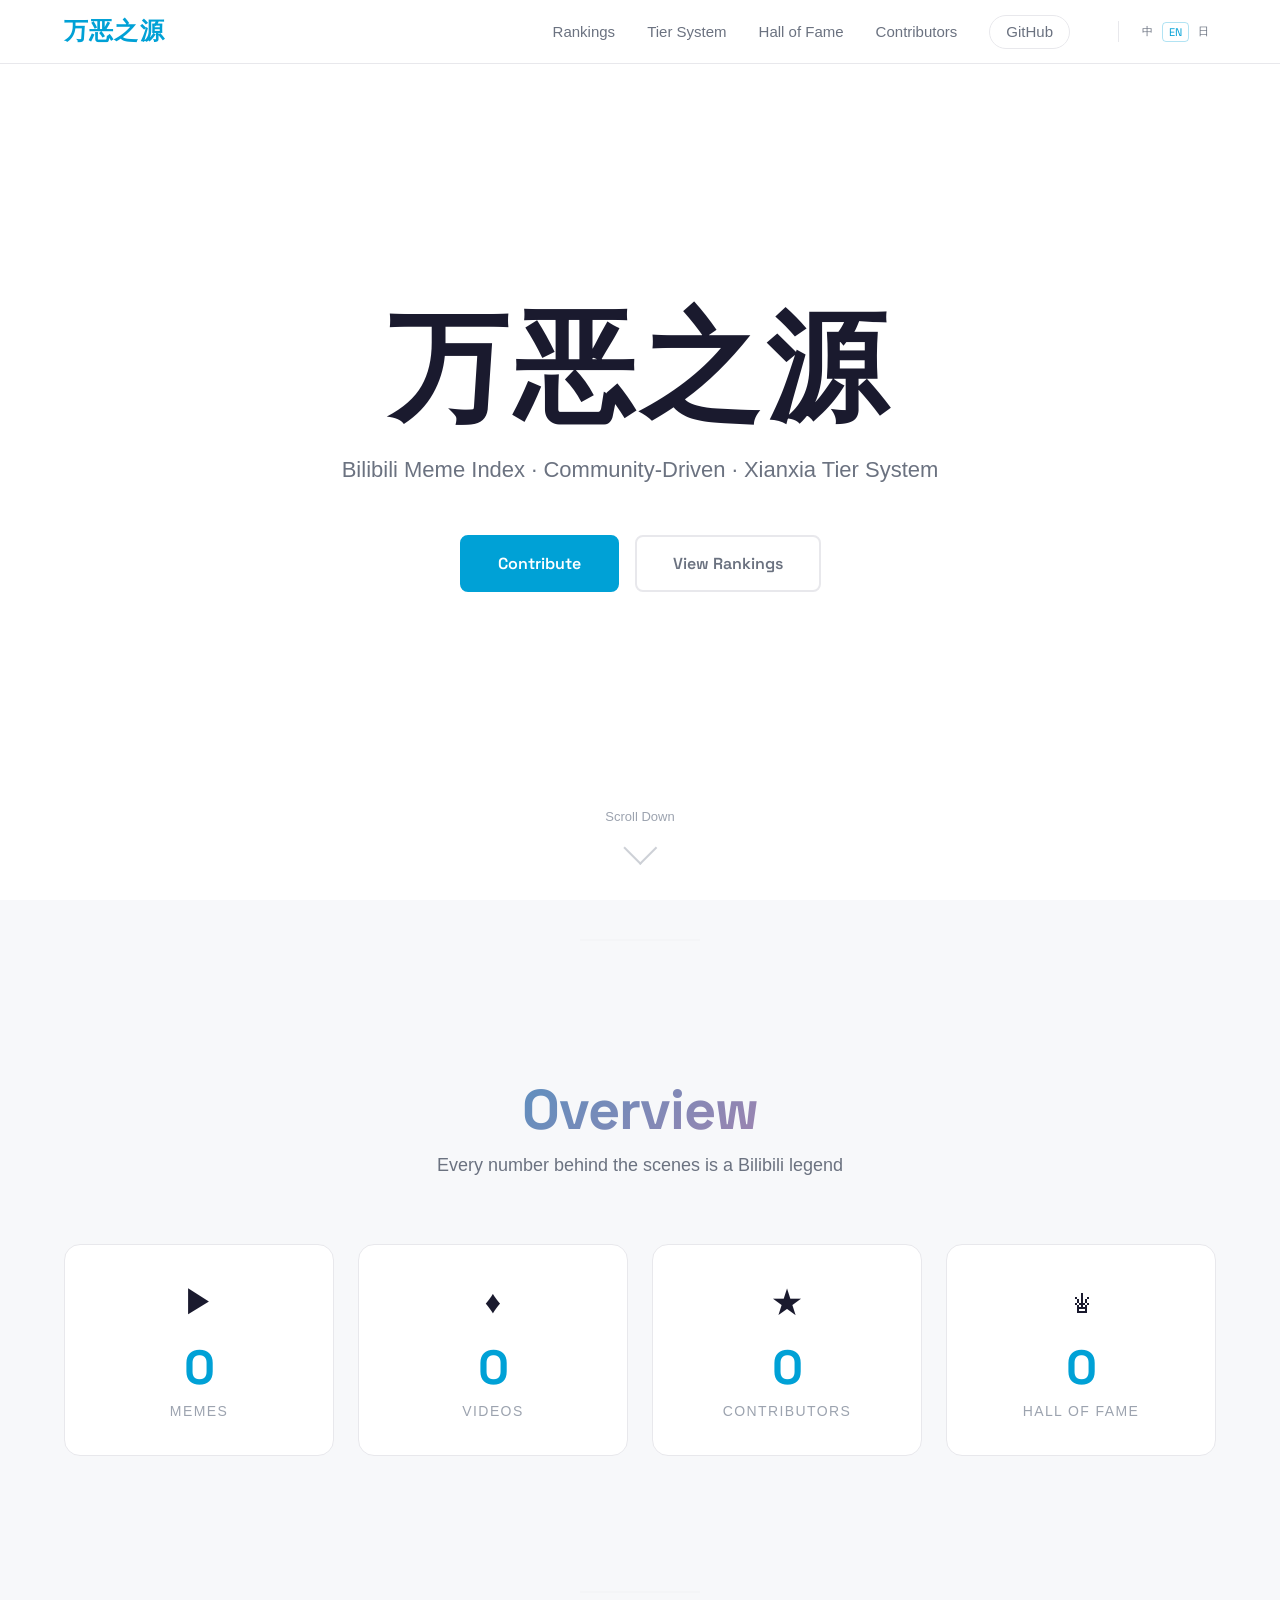
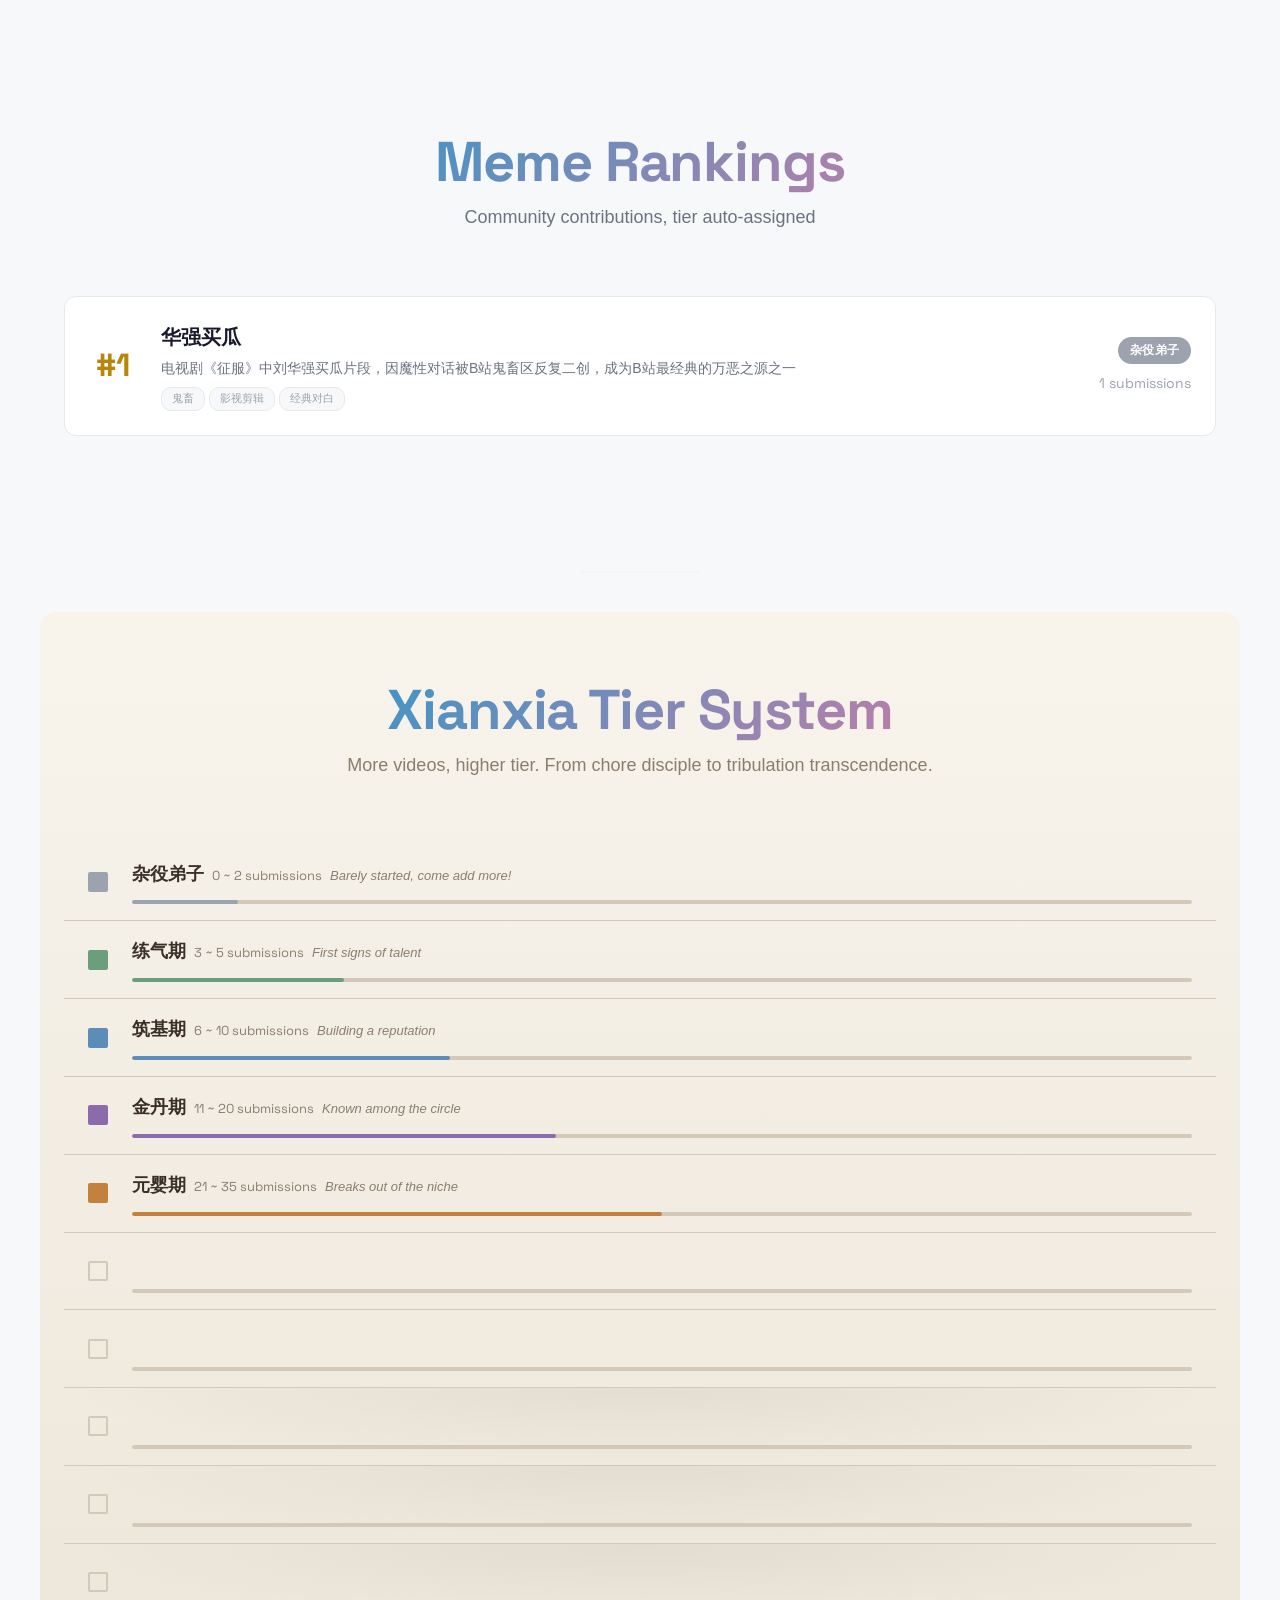
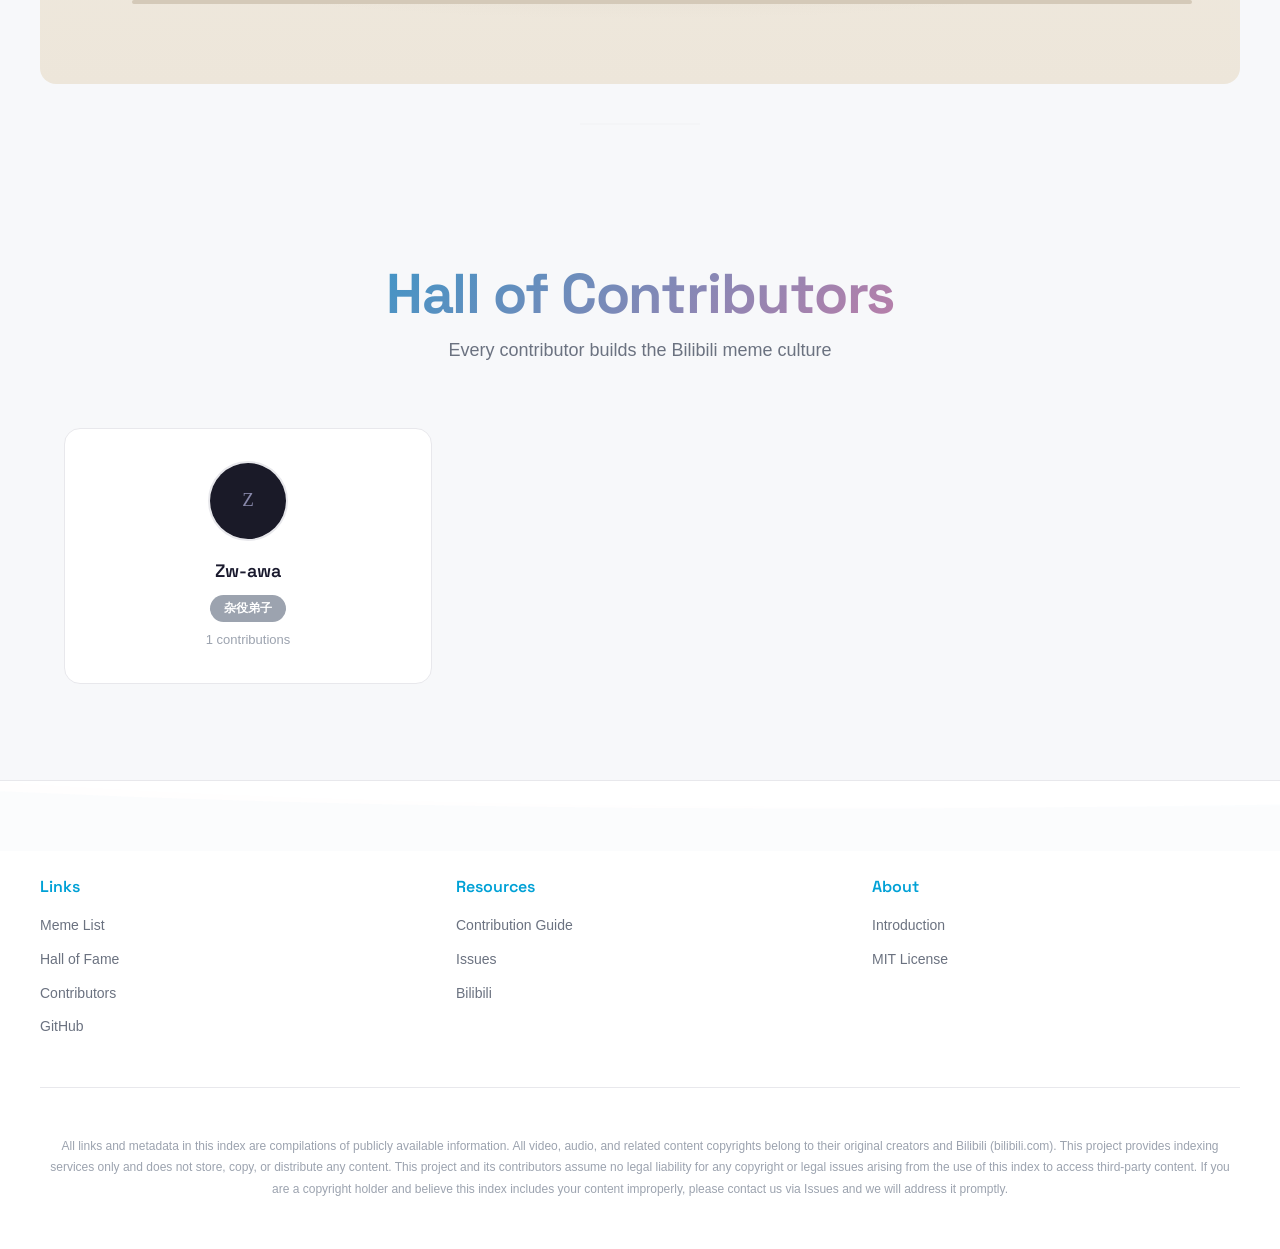
==== commit 66b8cbb9: "feat: 全站视觉风格重构 — 多主题沉浸式设计 - 首页/梗列表/梗详情：现代城市亮色主题（B站蓝+粉） - 等级体系：修仙云雾暖色主题 - 荣誉殿堂：星空封神暗色主题 - 贡献者页：暗色沉稳主题" ====
--- a/docs/index.html
+++ b/docs/index.html
@@ -31,7 +31,6 @@
     </nav>
 
     <section class="hero">
-        <div class="hero-bg-grid"></div>
         <div class="hero-content">
             <h1 class="hero-title">万恶之源</h1>
             <p class="hero-subtitle" data-i18n="hero.subtitle">B站梗文化索引, 社区共建, 修仙等级体系</p>
@@ -115,10 +114,10 @@
     <footer class="footer">
         <div class="footer-waves">
             <svg class="wave wave-1" viewBox="0 0 1440 100" preserveAspectRatio="none">
-                <path d="M0,50 C360,100 720,0 1080,50 C1260,75 1380,25 1440,50 L1440,100 L0,100 Z" fill="rgba(0,240,255,0.04)"/>
+                <path d="M0,50 C360,100 720,0 1080,50 C1260,75 1380,25 1440,50 L1440,100 L0,100 Z" fill="rgba(0,161,214,0.04)"/>
             </svg>
             <svg class="wave wave-2" viewBox="0 0 1440 100" preserveAspectRatio="none">
-                <path d="M0,30 C240,80 600,20 960,60 C1200,90 1320,40 1440,30 L1440,100 L0,100 Z" fill="rgba(139,92,246,0.03)"/>
+                <path d="M0,30 C240,80 600,20 960,60 C1200,90 1320,40 1440,30 L1440,100 L0,100 Z" fill="rgba(251,114,153,0.03)"/>
             </svg>
         </div>
         <div class="footer-inner">
@@ -154,7 +153,6 @@
 
     <script src="js/i18n.js"></script>
     <script src="js/data.js"></script>
-    <script src="js/cursor.js"></script>
     <script>
     (function () {
         Promise.all([loadData(), loadFullData()]).then(function (results) {
--- a/docs/css/style.css
+++ b/docs/css/style.css
@@ -1,42 +1,18 @@
-/* ═══════════════════════════════════════════════════════════════
+/* ==========================================================================
    万恶之源 | The Origin of the Meme
-   Design System & Complete Stylesheet
-   ═══════════════════════════════════════════════════════════════ */
-
-/* ── Design Tokens ─────────────────────────────────────────── */
+   Multi-Theme Design System & Complete Stylesheet
+   ========================================================================== */
+
+/* ── 1. Design Tokens ──────────────────────────────────────────────── */
 :root {
-    /* Base */
-    --bg-deep: #0a0a0f;
-    --bg-surface: #12121a;
-    --bg-card: #1a1a28;
-    --border: #2a2a3a;
-    --text: #e8e8f0;
-    --text-muted: #8888aa;
-
-    /* Neon accents */
-    --neon-cyan: #00f0ff;
-    --neon-purple: #8b5cf6;
-    --neon-gold: #ffd700;
-    --neon-red: #ff3366;
-    --neon-green: #00ff88;
-    --neon-pink: #ff00aa;
-
-    /* Tier badge colors (meme tiers 0-9) */
-    --tier-0: #6b7280;
-    --tier-1: #22c55e;
-    --tier-2: #3b82f6;
-    --tier-3: #a855f7;
-    --tier-4: #f97316;
-    --tier-5: #ef4444;
-    --tier-6: #dc2626;
-    --tier-7: #fbbf24;
-    --tier-8: linear-gradient(135deg, #fbbf24, #ffd700);
-    --tier-9: linear-gradient(90deg, #ff0000, #ff8800, #ffff00, #00ff00, #0088ff, #8800ff, #ff0088);
-
     /* Easing */
-    --ease-out-expo: cubic-bezier(0.16, 1, 0.3, 1);
-    --ease-out-back: cubic-bezier(0.34, 1.56, 0.64, 1);
     --ease-spring: cubic-bezier(0.22, 1, 0.36, 1);
+    --ease-bounce: cubic-bezier(0.34, 1.56, 0.64, 1);
+
+    /* Radius */
+    --radius-sm: 8px;
+    --radius-md: 12px;
+    --radius-lg: 16px;
 
     /* Spacing */
     --space-xs: 4px;
@@ -55,9 +31,41 @@
     /* Typography */
     --font-heading: 'Space Grotesk', -apple-system, BlinkMacSystemFont, sans-serif;
     --font-body: -apple-system, BlinkMacSystemFont, "Segoe UI", "Noto Sans SC", sans-serif;
-}
-
-/* ── Reset & Base ──────────────────────────────────────────── */
+
+    /* ── Modern City Theme (default: index / memes / meme) ── */
+    --bg-primary: #ffffff;
+    --bg-secondary: #f7f8fa;
+    --bg-card: #ffffff;
+    --border: #e8e8ec;
+    --text-primary: #1a1a2e;
+    --text-secondary: #6b7280;
+    --text-muted: #9ca3af;
+
+    /* Bilibili brand accent */
+    --accent: #00a1d6;
+    --accent-hover: #0087b3;
+    --accent-pink: #fb7299;
+
+    /* Shadow hierarchy */
+    --shadow-sm: 0 1px 3px rgba(0, 0, 0, 0.06);
+    --shadow-md: 0 4px 12px rgba(0, 0, 0, 0.08);
+    --shadow-lg: 0 8px 24px rgba(0, 0, 0, 0.12);
+    --shadow-hover: 0 12px 32px rgba(0, 0, 0, 0.15);
+
+    /* ── Tier Badge Colors (muted traditional palette) ── */
+    --tier-0: #9ca3af;                     /* 银灰 - 杂役弟子 */
+    --tier-1: #6b9e7a;                     /* 青竹 - 练气期 */
+    --tier-2: #5b8db8;                     /* 靛青 - 筑基期 */
+    --tier-3: #8b6baa;                     /* 藤紫 - 金丹期 */
+    --tier-4: #c4813d;                     /* 赭石 - 元婴期 */
+    --tier-5: #b85450;                     /* 胭脂 - 化神期 */
+    --tier-6: #a03030;                     /* 朱砂 - 练虚期 */
+    --tier-7: #b8960b;                     /* 暗金 - 合体期 */
+    --tier-8: linear-gradient(135deg, #b8960b, #daa520);       /* 暗金渐变 - 大乘期 */
+    --tier-9: linear-gradient(135deg, #b8860b, #ffd700, #b8860b); /* 金色微光 - 渡劫飞升 */
+}
+
+/* ── 2. Reset & Base ──────────────────────────────────────────────── */
 *, *::before, *::after {
     margin: 0;
     padding: 0;
@@ -70,23 +78,15 @@
 }
 
 body {
-    background: var(--bg-deep);
-    color: var(--text);
+    background: var(--bg-secondary);
+    color: var(--text-primary);
     font-family: var(--font-body);
     font-size: 16px;
     line-height: 1.6;
     overflow-x: hidden;
     -webkit-font-smoothing: antialiased;
     -moz-osx-font-smoothing: grayscale;
-}
-
-.js-loaded body {
-    cursor: none;
-}
-
-.js-loaded .cursor-dot,
-.js-loaded .cursor-ring {
-    display: block;
+    cursor: auto;
 }
 
 a {
@@ -104,10 +104,11 @@
     background: none;
     font-family: inherit;
     color: inherit;
+    cursor: pointer;
 }
 
 :focus-visible {
-    outline: 2px solid var(--neon-cyan);
+    outline: 2px solid var(--accent);
     outline-offset: 2px;
 }
 
@@ -115,11 +116,11 @@
 button:focus-visible,
 .hof-card:focus-visible,
 .ranking-card:focus-visible {
-    outline: 2px solid var(--neon-cyan);
+    outline: 2px solid var(--accent);
     outline-offset: 3px;
 }
 
-/* ── Typography ────────────────────────────────────────────── */
+/* ── 3. Typography ────────────────────────────────────────────────── */
 h1, h2, h3, h4, h5, h6 {
     font-family: var(--font-heading);
     font-weight: 700;
@@ -131,59 +132,43 @@
     text-align: center;
     margin-bottom: var(--space-sm);
     letter-spacing: -0.02em;
+    color: var(--text-primary);
 }
 
 .section-subtitle {
     text-align: center;
-    color: var(--text-muted);
+    color: var(--text-secondary);
     font-size: 18px;
     margin-bottom: var(--space-3xl);
 }
 
-/* ── Gradient Text Utilities ───────────────────────────────── */
-.gradient-cyan-purple {
-    background: linear-gradient(135deg, var(--neon-cyan), var(--neon-purple));
+/* Gradient text utilities (reduced from neon to subtle accent gradient) */
+.gradient-title,
+.gradient-cyan-purple,
+.gradient-cyan-green,
+.gradient-purple,
+.gradient-pink {
+    background: linear-gradient(135deg, var(--accent), var(--accent-pink));
     -webkit-background-clip: text;
     -webkit-text-fill-color: transparent;
     background-clip: text;
 }
 
-.gradient-cyan-green {
-    background: linear-gradient(135deg, var(--neon-cyan), var(--neon-green));
+.gradient-gold {
+    background: linear-gradient(135deg, #b8860b, #daa520);
     -webkit-background-clip: text;
     -webkit-text-fill-color: transparent;
     background-clip: text;
 }
 
-.gradient-purple {
-    background: linear-gradient(135deg, var(--neon-purple), var(--neon-pink));
-    -webkit-background-clip: text;
-    -webkit-text-fill-color: transparent;
-    background-clip: text;
-}
-
-.gradient-gold {
-    background: linear-gradient(135deg, var(--neon-gold), #ffaa00);
-    -webkit-background-clip: text;
-    -webkit-text-fill-color: transparent;
-    background-clip: text;
-}
-
-.gradient-pink {
-    background: linear-gradient(135deg, var(--neon-pink), var(--neon-purple));
-    -webkit-background-clip: text;
-    -webkit-text-fill-color: transparent;
-    background-clip: text;
-}
-
-/* ── Navigation ────────────────────────────────────────────── */
+/* ── 4. Navigation ────────────────────────────────────────────────── */
 .nav {
     position: fixed;
     top: 0;
     left: 0;
     right: 0;
     height: var(--nav-height);
-    background: rgba(10, 10, 15, 0.85);
+    background: rgba(255, 255, 255, 0.85);
     backdrop-filter: blur(20px);
     -webkit-backdrop-filter: blur(20px);
     border-bottom: 1px solid var(--border);
@@ -209,10 +194,7 @@
     font-family: var(--font-heading);
     font-size: 24px;
     font-weight: 700;
-    background: linear-gradient(135deg, var(--neon-cyan), var(--neon-purple));
-    -webkit-background-clip: text;
-    -webkit-text-fill-color: transparent;
-    background-clip: text;
+    color: var(--accent);
     letter-spacing: 0.05em;
     transition: opacity 0.2s;
 }
@@ -231,7 +213,7 @@
 .nav-links a {
     position: relative;
     font-size: 15px;
-    color: var(--text-muted);
+    color: var(--text-secondary);
     padding: var(--space-xs) 0;
     transition: color 0.3s;
 }
@@ -243,13 +225,13 @@
     left: 0;
     width: 0;
     height: 2px;
-    background: var(--neon-cyan);
+    background: var(--accent);
     transition: width 0.3s var(--ease-spring);
 }
 
 .nav-links a:hover,
 .nav-links a.active {
-    color: var(--neon-cyan);
+    color: var(--accent);
 }
 
 .nav-links a:hover::after,
@@ -268,8 +250,8 @@
 }
 
 .nav-links .nav-github:hover {
-    border-color: var(--neon-cyan);
-    color: var(--neon-cyan);
+    border-color: var(--accent);
+    color: var(--accent);
 }
 
 .nav-links .nav-github::after {
@@ -285,10 +267,11 @@
     padding-left: var(--space-md);
     border-left: 1px solid var(--border);
 }
+
 .nav-lang-btn {
     background: transparent;
     border: 1px solid transparent;
-    color: var(--text-muted);
+    color: var(--text-secondary);
     padding: 2px 6px;
     border-radius: 4px;
     font-size: 11px;
@@ -296,8 +279,9 @@
     cursor: pointer;
     transition: color 0.2s, border-color 0.2s;
 }
-.nav-lang-btn:hover { color: var(--neon-cyan); }
-.nav-lang-btn.active { color: var(--neon-cyan); border-color: rgba(0, 240, 255, 0.3); }
+
+.nav-lang-btn:hover { color: var(--accent); }
+.nav-lang-btn.active { color: var(--accent); border-color: rgba(0, 161, 214, 0.3); }
 
 /* Hamburger */
 .nav-hamburger {
@@ -308,13 +292,14 @@
     background: none;
     border: none;
     z-index: 1001;
+    cursor: pointer;
 }
 
 .nav-hamburger span {
     display: block;
     width: 24px;
     height: 2px;
-    background: var(--text);
+    background: var(--text-primary);
     border-radius: 2px;
     transition: transform 0.3s, opacity 0.3s;
 }
@@ -329,84 +314,71 @@
     transform: translateY(-7px) rotate(-45deg);
 }
 
-/* ── Custom Cursor ──────────────────────────────────────────── */
-.cursor-dot {
-    width: 8px;
-    height: 8px;
-    background: var(--neon-cyan);
-    border-radius: 50%;
-    position: fixed;
-    pointer-events: none;
-    z-index: 99999;
-    box-shadow: 0 0 10px var(--neon-cyan), 0 0 20px var(--neon-cyan);
-    transform: translate(-50%, -50%);
-    will-change: left, top;
-}
-
-.cursor-ring {
-    width: 36px;
-    height: 36px;
-    border: 2px solid var(--neon-cyan);
-    border-radius: 50%;
-    position: fixed;
-    pointer-events: none;
-    z-index: 99998;
-    opacity: 0.5;
-    transform: translate(-50%, -50%);
-    transition: width 0.3s, height 0.3s, border-color 0.3s;
-    will-change: left, top;
-}
-
-.cursor-ring.hover {
-    width: 60px;
-    height: 60px;
-    border-color: var(--neon-pink);
-    opacity: 0.8;
-}
-
-/* ── Mouse Trail Particles ─────────────────────────────────── */
-.trail-particle {
-    position: fixed;
-    pointer-events: none;
-    z-index: 99997;
-    border-radius: 50%;
-    animation: trailFade 0.6s var(--ease-out-expo) forwards;
-    will-change: transform, opacity;
-}
-
-@keyframes trailFade {
-    0% { opacity: 1; transform: translate(-50%, -50%) scale(1); }
-    100% { opacity: 0; transform: translate(-50%, -50%) scale(0); }
-}
-
-/* ── Click Burst ────────────────────────────────────────────── */
-.click-burst-container {
-    position: fixed;
-    pointer-events: none;
-    z-index: 99996;
-    transform: translate(-50%, -50%);
-}
-
-.click-burst-particle {
-    position: absolute;
-    width: 6px;
-    height: 6px;
-    border-radius: 50%;
-    animation: burstFly 0.6s var(--ease-out-expo) forwards;
-}
-
-@keyframes burstFly {
-    0% {
-        opacity: 1;
-        transform: translate(0, 0) scale(1);
-    }
-    100% {
-        opacity: 0;
-        transform: translate(var(--tx), var(--ty)) scale(0);
-    }
-}
-
-/* ── Section Common ─────────────────────────────────────────── */
+/* ── 5. Buttons (Q-spring interaction) ────────────────────────────── */
+.btn-neon,
+.btn-primary {
+    display: inline-flex;
+    align-items: center;
+    gap: var(--space-sm);
+    padding: 14px 36px;
+    font-size: 16px;
+    font-weight: 600;
+    font-family: var(--font-heading);
+    border-radius: var(--radius-sm);
+    background: var(--accent);
+    color: #ffffff;
+    border: 2px solid var(--accent);
+    cursor: pointer;
+    transition: transform 0.2s var(--ease-bounce),
+                box-shadow 0.2s var(--ease-spring),
+                background 0.2s,
+                border-color 0.2s;
+}
+
+.btn-neon:hover,
+.btn-primary:hover {
+    transform: scale(1.03);
+    box-shadow: var(--shadow-lg);
+    background: var(--accent-hover);
+    border-color: var(--accent-hover);
+}
+
+.btn-neon:active,
+.btn-primary:active {
+    transform: scale(0.95);
+    box-shadow: var(--shadow-sm);
+    transition-duration: 0.1s;
+}
+
+.btn-muted,
+.btn-secondary {
+    display: inline-flex;
+    align-items: center;
+    gap: var(--space-sm);
+    padding: 14px 36px;
+    font-size: 16px;
+    font-weight: 600;
+    font-family: var(--font-heading);
+    border-radius: var(--radius-sm);
+    border: 2px solid var(--border);
+    color: var(--text-secondary);
+    background: transparent;
+    cursor: pointer;
+    transition: border-color 0.3s, color 0.3s, transform 0.15s;
+}
+
+.btn-muted:hover,
+.btn-secondary:hover {
+    border-color: var(--accent);
+    color: var(--accent);
+}
+
+.btn-muted:active,
+.btn-secondary:active {
+    transform: scale(0.95);
+}
+
+/* ── 6. Section Commons ───────────────────────────────────────────── */
 section {
     padding: var(--space-4xl) var(--space-lg);
     max-width: var(--max-width);
@@ -415,10 +387,11 @@
 }
 
 .section-divider {
-    height: 120px;
+    height: 80px;
     position: relative;
     max-width: var(--max-width);
     margin: 0 auto;
+    opacity: 0.35;
 }
 
 .section-divider::before {
@@ -427,13 +400,12 @@
     top: 50%;
     left: 50%;
     transform: translate(-50%, -50%);
-    width: 200px;
+    width: 120px;
     height: 1px;
-    background: linear-gradient(90deg, transparent, var(--neon-cyan), transparent);
-    box-shadow: 0 0 20px var(--neon-cyan);
-}
-
-/* ── Section 1: Hero ────────────────────────────────────────── */
+    background: var(--border);
+}
+
+/* ── 7. Hero ──────────────────────────────────────────────────────── */
 .hero {
     min-height: 100vh;
     display: flex;
@@ -442,44 +414,15 @@
     justify-content: center;
     text-align: center;
     position: relative;
-    overflow: hidden;
     padding: var(--space-4xl) var(--space-lg);
     max-width: none;
-}
-
-.hero-bg-grid {
-    position: absolute;
-    inset: 0;
-    background-image:
-        linear-gradient(rgba(0, 240, 255, 0.03) 1px, transparent 1px),
-        linear-gradient(90deg, rgba(0, 240, 255, 0.03) 1px, transparent 1px);
-    background-size: 60px 60px;
-    animation: gridMove 20s linear infinite;
-    pointer-events: none;
-}
-
-@keyframes gridMove {
-    0% { transform: translate(0, 0); }
-    100% { transform: translate(60px, 60px); }
+    background: var(--bg-primary);
 }
 
 .hero-content {
     position: relative;
     z-index: 2;
-    animation: heroEntry 1s var(--ease-out-expo);
-}
-
-@keyframes heroEntry {
-    0% {
-        opacity: 0;
-        transform: scale(0.8) skewX(-5deg);
-        filter: blur(10px);
-    }
-    100% {
-        opacity: 1;
-        transform: scale(1) skewX(0);
-        filter: blur(0);
-    }
+    animation: fadeInUp 0.6s var(--ease-spring);
 }
 
 .hero-title {
@@ -488,62 +431,13 @@
     font-weight: 800;
     line-height: 1;
     margin-bottom: var(--space-lg);
-    background: linear-gradient(135deg, var(--neon-cyan), var(--neon-purple), var(--neon-pink));
-    -webkit-background-clip: text;
-    -webkit-text-fill-color: transparent;
-    background-clip: text;
-    position: relative;
+    color: var(--text-primary);
     letter-spacing: 0.05em;
-}
-
-/* Glitch effect */
-.hero-title::before,
-.hero-title::after {
-    content: "万恶之源";
-    position: absolute;
-    top: 0;
-    left: 0;
-    width: 100%;
-    height: 100%;
-    background: inherit;
-    -webkit-background-clip: text;
-    -webkit-text-fill-color: transparent;
-    background-clip: text;
-}
-
-.hero-title::before {
-    animation: glitch1 3s infinite;
-    color: #ff3366;
-    -webkit-text-fill-color: rgba(255, 51, 102, 0.7);
-    clip-path: polygon(0 0, 100% 0, 100% 35%, 0 35%);
-}
-
-.hero-title::after {
-    animation: glitch2 3s infinite;
-    color: #00f0ff;
-    -webkit-text-fill-color: rgba(0, 240, 255, 0.7);
-    clip-path: polygon(0 65%, 100% 65%, 100% 100%, 0 100%);
-}
-
-@keyframes glitch1 {
-    0%, 90%, 100% { transform: translate(0); }
-    92% { transform: translate(-4px, 2px); }
-    94% { transform: translate(4px, -2px); }
-    96% { transform: translate(-2px, -1px); }
-    98% { transform: translate(3px, 1px); }
-}
-
-@keyframes glitch2 {
-    0%, 90%, 100% { transform: translate(0); }
-    93% { transform: translate(3px, -1px); }
-    95% { transform: translate(-5px, 2px); }
-    97% { transform: translate(2px, -2px); }
-    99% { transform: translate(-1px, 1px); }
 }
 
 .hero-subtitle {
     font-size: clamp(16px, 2.5vw, 22px);
-    color: var(--text-muted);
+    color: var(--text-secondary);
     margin-bottom: var(--space-2xl);
     max-width: 600px;
     margin-left: auto;
@@ -556,72 +450,6 @@
     gap: var(--space-md);
     justify-content: center;
     flex-wrap: wrap;
-}
-
-.btn-neon {
-    display: inline-flex;
-    align-items: center;
-    gap: var(--space-sm);
-    padding: 14px 36px;
-    font-size: 16px;
-    font-weight: 600;
-    font-family: var(--font-heading);
-    border-radius: 8px;
-    position: relative;
-    overflow: hidden;
-    transition: color 0.3s, transform 0.15s;
-    border: 2px solid var(--neon-cyan);
-    color: var(--neon-cyan);
-    background: transparent;
-    z-index: 1;
-}
-
-.btn-neon::before {
-    content: '';
-    position: absolute;
-    inset: 0;
-    background: var(--neon-cyan);
-    transform: scaleX(0);
-    transform-origin: right;
-    transition: transform 0.4s var(--ease-out-expo);
-    z-index: -1;
-}
-
-.btn-neon:hover {
-    color: var(--bg-deep);
-}
-
-.btn-neon:hover::before {
-    transform: scaleX(1);
-    transform-origin: left;
-}
-
-.btn-neon:active {
-    transform: scale(0.95);
-}
-
-.btn-muted {
-    display: inline-flex;
-    align-items: center;
-    gap: var(--space-sm);
-    padding: 14px 36px;
-    font-size: 16px;
-    font-weight: 600;
-    font-family: var(--font-heading);
-    border-radius: 8px;
-    border: 2px solid var(--border);
-    color: var(--text-muted);
-    background: transparent;
-    transition: border-color 0.3s, color 0.3s, transform 0.15s;
-}
-
-.btn-muted:hover {
-    border-color: var(--neon-purple);
-    color: var(--neon-purple);
-}
-
-.btn-muted:active {
-    transform: scale(0.95);
 }
 
 /* Scroll indicator */
@@ -645,15 +473,10 @@
     border-right: 2px solid var(--text-muted);
     border-bottom: 2px solid var(--text-muted);
     transform: rotate(45deg);
-    opacity: 0.6;
-}
-
-@keyframes bounceDown {
-    0%, 100% { transform: translateX(-50%) translateY(0); }
-    50% { transform: translateX(-50%) translateY(10px); }
-}
-
-/* ── Section 2: Stats Overview ──────────────────────────────── */
+    opacity: 0.5;
+}
+
+/* ── 8. Stats Section ─────────────────────────────────────────────── */
 .stats-grid {
     display: grid;
     grid-template-columns: repeat(4, 1fr);
@@ -663,29 +486,19 @@
 .stat-card {
     background: var(--bg-card);
     border: 1px solid var(--border);
-    border-radius: 16px;
+    border-radius: var(--radius-lg);
     padding: var(--space-xl);
     text-align: center;
-    position: relative;
-    overflow: hidden;
+    transition: transform 0.3s var(--ease-spring),
+                box-shadow 0.3s var(--ease-spring),
+                border-color 0.3s;
     cursor: pointer;
-    transition: transform 0.1s;
-    transform-style: preserve-3d;
-    perspective: 800px;
-}
-
-.stat-card::before {
-    content: '';
-    position: absolute;
-    inset: 0;
-    background: radial-gradient(circle at var(--mx, 50%) var(--my, 50%), rgba(0, 240, 255, 0.08), transparent 60%);
-    pointer-events: none;
-    opacity: 0;
-    transition: opacity 0.3s;
-}
-
-.stat-card:hover::before {
-    opacity: 1;
+}
+
+.stat-card:hover {
+    transform: translateY(-2px);
+    box-shadow: var(--shadow-hover);
+    border-color: rgba(0, 161, 214, 0.15);
 }
 
 .stat-icon {
@@ -697,10 +510,7 @@
     font-family: var(--font-heading);
     font-size: 48px;
     font-weight: 700;
-    background: linear-gradient(135deg, var(--neon-cyan), var(--neon-purple));
-    -webkit-background-clip: text;
-    -webkit-text-fill-color: transparent;
-    background-clip: text;
+    color: var(--accent);
     line-height: 1;
     margin-bottom: var(--space-sm);
 }
@@ -712,7 +522,7 @@
     letter-spacing: 0.1em;
 }
 
-/* ── Section 3: Meme Rankings ───────────────────────────────── */
+/* ── 9. Rankings Section ──────────────────────────────────────────── */
 .rankings-list {
     display: flex;
     flex-direction: column;
@@ -725,48 +535,22 @@
     gap: var(--space-lg);
     background: var(--bg-card);
     border: 1px solid var(--border);
-    border-radius: 12px;
+    border-radius: var(--radius-md);
     padding: var(--space-lg);
     position: relative;
     overflow: hidden;
-    transition: transform 0.3s var(--ease-out-expo), background 0.3s, border-color 0.3s;
+    transition: transform 0.3s var(--ease-spring),
+                box-shadow 0.3s var(--ease-spring),
+                border-color 0.3s;
     cursor: pointer;
     text-decoration: none;
     color: inherit;
 }
 
-.ranking-card::before {
-    content: '';
-    position: absolute;
-    left: 0;
-    top: 0;
-    bottom: 0;
-    width: 0;
-    transition: width 0.3s var(--ease-spring);
-}
-
 .ranking-card:hover {
-    transform: translateX(-8px);
-    background: rgba(26, 26, 40, 0.6);
-}
-
-.ranking-card:hover::before {
-    width: 3px;
-}
-
-.ranking-card[data-tier="0"]:hover::before { background: var(--tier-0); }
-.ranking-card[data-tier="1"]:hover::before { background: var(--tier-1); }
-.ranking-card[data-tier="2"]:hover::before { background: var(--tier-2); }
-.ranking-card[data-tier="3"]:hover::before { background: var(--tier-3); }
-.ranking-card[data-tier="4"]:hover::before { background: var(--tier-4); }
-.ranking-card[data-tier="5"]:hover::before { background: var(--tier-5); }
-.ranking-card[data-tier="6"]:hover::before { background: var(--tier-6); }
-.ranking-card[data-tier="7"]:hover::before { background: var(--tier-7); }
-.ranking-card[data-tier="8"]:hover::before { background: var(--tier-8); }
-.ranking-card[data-tier="9"]:hover::before {
-    width: 3px;
-    background: var(--tier-9);
-    background-size: 200% 100%;
+    transform: translateY(-2px);
+    box-shadow: var(--shadow-hover);
+    border-color: rgba(0, 161, 214, 0.2);
 }
 
 .rank-number {
@@ -775,17 +559,17 @@
     font-weight: 800;
     min-width: 48px;
     text-align: center;
+    color: var(--text-muted);
     transition: transform 0.3s;
-    color: var(--text-muted);
 }
 
 .ranking-card:hover .rank-number {
-    transform: scale(1.2);
-}
-
-.rank-1 .rank-number { color: var(--neon-gold); }
-.rank-2 .rank-number { color: #c0c0c0; }
-.rank-3 .rank-number { color: #cd7f32; }
+    transform: scale(1.1);
+}
+
+.rank-1 .rank-number { color: #b8860b; }
+.rank-2 .rank-number { color: #8a8a8a; }
+.rank-3 .rank-number { color: #a0704e; }
 
 .ranking-card-main {
     flex: 1;
@@ -797,11 +581,12 @@
     font-size: 20px;
     font-weight: 600;
     margin-bottom: var(--space-xs);
+    color: var(--text-primary);
 }
 
 .ranking-card-desc {
     font-size: 14px;
-    color: var(--text-muted);
+    color: var(--text-secondary);
     white-space: nowrap;
     overflow: hidden;
     text-overflow: ellipsis;
@@ -818,7 +603,7 @@
     font-size: 11px;
     padding: 2px 10px;
     border-radius: 10px;
-    background: rgba(255, 255, 255, 0.05);
+    background: var(--bg-secondary);
     color: var(--text-muted);
     border: 1px solid var(--border);
 }
@@ -838,7 +623,7 @@
     color: var(--text-muted);
 }
 
-/* ── Tier Badges ────────────────────────────────────────────── */
+/* ── 10. Tier Badges ──────────────────────────────────────────────── */
 .tier-badge {
     display: inline-block;
     padding: 4px 12px;
@@ -851,26 +636,22 @@
 }
 
 .tier-badge.tier-0 { background: var(--tier-0); color: #fff; }
-.tier-badge.tier-1 { background: var(--tier-1); color: #000; }
+.tier-badge.tier-1 { background: var(--tier-1); color: #fff; }
 .tier-badge.tier-2 { background: var(--tier-2); color: #fff; }
 .tier-badge.tier-3 { background: var(--tier-3); color: #fff; }
-.tier-badge.tier-4 { background: var(--tier-4); color: #000; }
+.tier-badge.tier-4 { background: var(--tier-4); color: #fff; }
 .tier-badge.tier-5 { background: var(--tier-5); color: #fff; }
 .tier-badge.tier-6 { background: var(--tier-6); color: #fff; }
-.tier-badge.tier-7 { background: var(--tier-7); color: #000; }
-.tier-badge.tier-8 { background: var(--tier-8); color: #000; }
-
-.tier-badge.legendary {
-    background: linear-gradient(90deg, #ff0000, #ff8800, #ffff00, #00ff00, #0088ff, #8800ff, #ff0088);
+.tier-badge.tier-7 { background: var(--tier-7); color: #1a1a1a; }
+.tier-badge.tier-8 { background: var(--tier-8); color: #1a1a1a; }
+
+.tier-badge.legendary,
+.tier-badge.tier-9 {
+    background: linear-gradient(135deg, #b8860b, #ffd700, #b8860b);
     background-size: 200% 100%;
-    animation: rainbowShift 3s linear infinite;
-    box-shadow: 0 0 15px rgba(255, 215, 0, 0.4);
-    color: #000;
-}
-
-@keyframes rainbowShift {
-    0% { background-position: 0% 50%; }
-    100% { background-position: 200% 50%; }
+    animation: shimmerSlow 4s ease-in-out infinite;
+    box-shadow: 0 0 12px rgba(184, 134, 11, 0.3);
+    color: #1a1a1a;
 }
 
 .tier-badge-lg {
@@ -879,11 +660,35 @@
     border-radius: 24px;
 }
 
-/* ── Section 4: Tier System ─────────────────────────────────── */
+/* ── 11. Tier System (Mist / Immortal theme) ──────────────────────── */
+#tier-system {
+    --tier-bg: #f5f0e8;
+    --tier-bg-gradient: linear-gradient(180deg, #f8f4ec 0%, #ede6da 100%);
+    --tier-text: #3a3028;
+    --tier-text-muted: #8a7e6e;
+    --tier-border: #d4c9b8;
+    --tier-mist: rgba(180, 170, 155, 0.2);
+
+    background: var(--tier-bg-gradient);
+    border-radius: var(--radius-lg);
+    max-width: var(--max-width);
+    margin: 0 auto;
+    padding: var(--space-3xl) var(--space-lg);
+    position: relative;
+}
+
+#tier-system .section-title {
+    color: var(--tier-text);
+}
+
+#tier-system .section-subtitle {
+    color: var(--tier-text-muted);
+}
+
 .tier-system {
     display: flex;
     flex-direction: column;
-    gap: var(--space-md);
+    gap: 0;
 }
 
 .tier-entry {
@@ -891,46 +696,53 @@
     align-items: center;
     gap: var(--space-lg);
     padding: var(--space-md) var(--space-lg);
-    background: var(--bg-card);
-    border: 1px solid var(--border);
-    border-radius: 12px;
+    border-bottom: 1px solid var(--tier-border);
     position: relative;
-    overflow: hidden;
-    transition: background 0.3s;
+    transition: background 0.3s, transform 0.3s var(--ease-spring), box-shadow 0.3s var(--ease-spring);
+}
+
+.tier-entry:last-child {
+    border-bottom: none;
 }
 
 .tier-entry:hover {
-    background: rgba(26, 26, 40, 0.4);
+    transform: translateY(-1px);
+    box-shadow: 0 2px 8px var(--tier-mist);
+}
+
+/* High tiers (7+) have mist texture */
+.tier-entry[class*="pulse"],
+.tier-entry:nth-last-child(-n+3) {
+    background: radial-gradient(ellipse at 50% 0%, var(--tier-mist) 0%, transparent 70%);
 }
 
 .tier-indicator {
     width: 20px;
     height: 20px;
-    border-radius: 50%;
-    border: 2px solid var(--border);
+    border-radius: 2px;
+    border: 2px solid var(--tier-border);
     flex-shrink: 0;
-    transition: transform 0.3s var(--ease-out-back), box-shadow 0.3s, background 0.3s, border-color 0.3s;
+    transition: transform 0.3s var(--ease-bounce), background 0.5s, border-color 0.5s;
 }
 
 .tier-entry:hover .tier-indicator {
-    transform: scale(1.3);
-}
-
-.tier-indicator.lit.tier-0 { background: var(--tier-0); border-color: var(--tier-0); box-shadow: 0 0 12px var(--tier-0); }
-.tier-indicator.lit.tier-1 { background: var(--tier-1); border-color: var(--tier-1); box-shadow: 0 0 12px var(--tier-1); }
-.tier-indicator.lit.tier-2 { background: var(--tier-2); border-color: var(--tier-2); box-shadow: 0 0 12px var(--tier-2); }
-.tier-indicator.lit.tier-3 { background: var(--tier-3); border-color: var(--tier-3); box-shadow: 0 0 12px var(--tier-3); }
-.tier-indicator.lit.tier-4 { background: var(--tier-4); border-color: var(--tier-4); box-shadow: 0 0 12px var(--tier-4); }
-.tier-indicator.lit.tier-5 { background: var(--tier-5); border-color: var(--tier-5); box-shadow: 0 0 12px var(--tier-5); }
-.tier-indicator.lit.tier-6 { background: var(--tier-6); border-color: var(--tier-6); box-shadow: 0 0 12px var(--tier-6); }
-.tier-indicator.lit.tier-7 { background: var(--tier-7); border-color: var(--tier-7); box-shadow: 0 0 12px var(--tier-7); }
-.tier-indicator.lit.tier-8 { background: linear-gradient(135deg, #fbbf24, #ffd700); border-color: var(--neon-gold); box-shadow: 0 0 12px var(--neon-gold); }
+    transform: scale(1.15);
+}
+
+.tier-indicator.lit.tier-0 { background: var(--tier-0); border-color: var(--tier-0); }
+.tier-indicator.lit.tier-1 { background: var(--tier-1); border-color: var(--tier-1); }
+.tier-indicator.lit.tier-2 { background: var(--tier-2); border-color: var(--tier-2); }
+.tier-indicator.lit.tier-3 { background: var(--tier-3); border-color: var(--tier-3); }
+.tier-indicator.lit.tier-4 { background: var(--tier-4); border-color: var(--tier-4); }
+.tier-indicator.lit.tier-5 { background: var(--tier-5); border-color: var(--tier-5); }
+.tier-indicator.lit.tier-6 { background: var(--tier-6); border-color: var(--tier-6); }
+.tier-indicator.lit.tier-7 { background: var(--tier-7); border-color: var(--tier-7); }
+.tier-indicator.lit.tier-8 { background: linear-gradient(135deg, #b8960b, #daa520); border-color: #b8960b; }
 .tier-indicator.lit.tier-9 {
-    background: linear-gradient(90deg, #ff0000, #ff8800, #ffff00, #00ff00, #0088ff, #8800ff, #ff0088);
-    border-color: transparent;
-    box-shadow: 0 0 20px rgba(255, 215, 0, 0.6);
+    background: linear-gradient(135deg, #b8860b, #ffd700, #b8860b);
+    border-color: #b8860b;
     background-size: 200% 100%;
-    animation: rainbowShift 3s linear infinite;
+    animation: shimmerSlow 4s ease-in-out infinite;
 }
 
 .tier-info {
@@ -947,24 +759,25 @@
     font-size: 18px;
     font-weight: 600;
     white-space: nowrap;
+    color: var(--tier-text);
 }
 
 .tier-range {
     font-size: 13px;
-    color: var(--text-muted);
+    color: var(--tier-text-muted);
     font-family: var(--font-heading);
 }
 
 .tier-label {
     font-size: 13px;
-    color: var(--text-muted);
+    color: var(--tier-text-muted);
     font-style: italic;
 }
 
 .tier-energy-bar-wrap {
     width: 100%;
     height: 4px;
-    background: var(--border);
+    background: var(--tier-border);
     border-radius: 2px;
     margin-top: var(--space-xs);
     overflow: hidden;
@@ -974,24 +787,10 @@
     height: 100%;
     border-radius: 2px;
     width: 0%;
-    transition: width 0.8s var(--ease-out-expo), box-shadow 0.3s;
-}
-
-.tier-entry:hover .tier-energy-bar {
-    box-shadow: 0 0 8px currentColor;
-}
-
-/* Pulse for high tiers */
-.tier-entry.pulse .tier-energy-bar {
-    animation: energyPulse 2s ease-in-out infinite;
-}
-
-@keyframes energyPulse {
-    0%, 100% { opacity: 1; }
-    50% { opacity: 0.6; }
-}
-
-/* ── Section 5: Contributors ────────────────────────────────── */
+    transition: width 0.8s var(--ease-spring);
+}
+
+/* ── 12. Contributor Cards (on index) ─────────────────────────────── */
 .contributor-grid {
     display: grid;
     grid-template-columns: repeat(3, 1fr);
@@ -1001,43 +800,20 @@
 .contributor-card {
     background: var(--bg-card);
     border: 1px solid var(--border);
-    border-radius: 16px;
+    border-radius: var(--radius-lg);
     padding: var(--space-xl);
     text-align: center;
     position: relative;
-    overflow: hidden;
     cursor: pointer;
-    transition: border-color 0.3s, transform 0.3s;
+    transition: transform 0.3s var(--ease-spring),
+                box-shadow 0.3s var(--ease-spring),
+                border-color 0.3s;
 }
 
 .contributor-card:hover {
-    border-color: var(--neon-pink);
-    transform: translateY(-4px);
-}
-
-/* Ripple on entry */
-.contributor-card::after {
-    content: '';
-    position: absolute;
-    left: var(--ripple-x, 50%);
-    top: var(--ripple-y, 50%);
-    border-radius: 50%;
-    background: rgba(255, 0, 170, 0.1);
-    width: 10px;
-    height: 10px;
-    opacity: 0;
-    transform: scale(0);
-    transition: none;
-    pointer-events: none;
-}
-
-.contributor-card.ripple-active::after {
-    animation: cardRipple 0.8s ease-out forwards;
-}
-
-@keyframes cardRipple {
-    0% { transform: scale(0); opacity: 0.3; }
-    100% { transform: scale(30); opacity: 0; }
+    transform: translateY(-2px);
+    box-shadow: var(--shadow-hover);
+    border-color: rgba(0, 161, 214, 0.2);
 }
 
 .contributor-avatar {
@@ -1047,22 +823,21 @@
     margin: 0 auto var(--space-md);
     border: 2px solid var(--border);
     object-fit: cover;
-    background: var(--bg-surface);
-    transition: border-color 0.5s var(--ease-out-back), transform 0.5s var(--ease-out-back);
-    will-change: transform;
+    background: var(--bg-secondary);
+    transition: border-color 0.3s, transform 0.1s linear;
 }
 
 .contributor-card:hover .contributor-avatar {
-    border-color: var(--neon-pink);
-}
-
-/* Magnetic avatar effect active class */
+    border-color: var(--accent);
+}
+
+/* Magnetic avatar effect */
 .contributor-avatar.magnetic {
     transition: transform 0.1s linear;
 }
 
 .contributor-avatar.spring-back {
-    transition: transform 0.5s var(--ease-out-back);
+    transition: transform 0.5s var(--ease-bounce);
 }
 
 .contributor-username {
@@ -1070,6 +845,7 @@
     font-size: 18px;
     font-weight: 600;
     margin-bottom: var(--space-sm);
+    color: var(--text-primary);
 }
 
 .contributor-title-badge {
@@ -1079,31 +855,743 @@
     font-size: 12px;
     font-weight: 600;
     margin-bottom: var(--space-sm);
-    transition: transform 0.4s var(--ease-out-back);
+    transition: transform 0.4s var(--ease-bounce);
 }
 
 .contributor-card:hover .contributor-title-badge {
-    transform: scale(1.15) rotate(2deg);
+    transform: scale(1.08);
 }
 
 .contributor-title-badge.tier-0 { background: var(--tier-0); color: #fff; }
-.contributor-title-badge.tier-1 { background: var(--tier-1); color: #000; }
+.contributor-title-badge.tier-1 { background: var(--tier-1); color: #fff; }
 .contributor-title-badge.tier-2 { background: var(--tier-2); color: #fff; }
 .contributor-title-badge.tier-3 { background: var(--tier-3); color: #fff; }
-.contributor-title-badge.tier-4 { background: var(--tier-7); color: #000; animation: badgeGlow 2s ease-in-out infinite; }
-.contributor-title-badge.tier-5 { background: var(--tier-8); color: #000; animation: badgeGlow 1.5s ease-in-out infinite; }
-
-@keyframes badgeGlow {
-    0%, 100% { box-shadow: 0 0 8px rgba(255, 215, 0, 0.3); }
-    50% { box-shadow: 0 0 20px rgba(255, 215, 0, 0.6); }
-}
+.contributor-title-badge.tier-4 { background: var(--tier-4); color: #fff; }
+.contributor-title-badge.tier-5 { background: var(--tier-5); color: #fff; }
 
 .contributor-count {
     font-size: 13px;
     color: var(--text-muted);
 }
 
-/* ── Empty State ────────────────────────────────────────────── */
+/* ── 13. Memes Page ───────────────────────────────────────────────── */
+.page-header {
+    padding-top: calc(var(--nav-height) + var(--space-2xl));
+    text-align: center;
+    max-width: var(--max-width);
+    margin: 0 auto;
+    padding-left: var(--space-lg);
+    padding-right: var(--space-lg);
+    background: var(--bg-primary);
+}
+
+.search-bar {
+    display: flex;
+    gap: var(--space-md);
+    max-width: 600px;
+    margin: var(--space-xl) auto;
+    flex-wrap: wrap;
+}
+
+.search-input {
+    flex: 1;
+    min-width: 200px;
+    padding: 12px 20px;
+    border-radius: var(--radius-md);
+    border: 1px solid var(--border);
+    background: var(--bg-card);
+    color: var(--text-primary);
+    font-size: 15px;
+    font-family: var(--font-body);
+    outline: none;
+    transition: border-color 0.3s, box-shadow 0.3s;
+}
+
+.search-input:focus {
+    border-color: var(--accent);
+    box-shadow: 0 0 0 3px rgba(0, 161, 214, 0.1);
+}
+
+.search-input::placeholder {
+    color: var(--text-muted);
+}
+
+.tag-filters {
+    display: flex;
+    gap: var(--space-sm);
+    flex-wrap: wrap;
+    justify-content: center;
+    margin-bottom: var(--space-xl);
+}
+
+.tag-filter {
+    padding: 6px 16px;
+    border-radius: 20px;
+    border: 1px solid var(--border);
+    background: transparent;
+    color: var(--text-secondary);
+    font-size: 13px;
+    cursor: pointer;
+    transition: all 0.3s;
+}
+
+.tag-filter:hover,
+.tag-filter.active {
+    border-color: var(--accent);
+    color: var(--accent);
+    background: rgba(0, 161, 214, 0.05);
+}
+
+.memes-tier-group {
+    margin-bottom: var(--space-2xl);
+}
+
+.memes-tier-group-header {
+    display: flex;
+    align-items: center;
+    gap: var(--space-md);
+    margin-bottom: var(--space-lg);
+    padding-bottom: var(--space-sm);
+    border-bottom: 1px solid var(--border);
+}
+
+.memes-tier-dot {
+    width: 12px;
+    height: 12px;
+    border-radius: 50%;
+    flex-shrink: 0;
+}
+
+.memes-tier-dot.tier-0 { background: var(--tier-0); }
+.memes-tier-dot.tier-1 { background: var(--tier-1); }
+.memes-tier-dot.tier-2 { background: var(--tier-2); }
+.memes-tier-dot.tier-3 { background: var(--tier-3); }
+.memes-tier-dot.tier-4 { background: var(--tier-4); }
+.memes-tier-dot.tier-5 { background: var(--tier-5); }
+.memes-tier-dot.tier-6 { background: var(--tier-6); }
+.memes-tier-dot.tier-7 { background: var(--tier-7); }
+.memes-tier-dot.tier-8 { background: linear-gradient(135deg, #b8960b, #daa520); }
+.memes-tier-dot.tier-9 {
+    background: linear-gradient(135deg, #b8860b, #ffd700, #b8860b);
+    background-size: 200% 100%;
+    animation: shimmerSlow 4s ease-in-out infinite;
+}
+
+.memes-tier-name {
+    font-family: var(--font-heading);
+    font-size: 20px;
+    font-weight: 600;
+    color: var(--text-primary);
+}
+
+.memes-tier-count {
+    font-size: 14px;
+    color: var(--text-muted);
+}
+
+.memes-grid {
+    display: grid;
+    grid-template-columns: repeat(auto-fill, minmax(320px, 1fr));
+    gap: var(--space-md);
+}
+
+.meme-card {
+    background: var(--bg-card);
+    border: 1px solid var(--border);
+    border-radius: var(--radius-md);
+    padding: var(--space-lg);
+    cursor: pointer;
+    transition: transform 0.3s var(--ease-spring),
+                box-shadow 0.3s var(--ease-spring),
+                border-color 0.3s;
+    text-decoration: none;
+    color: inherit;
+    display: block;
+}
+
+.meme-card:hover {
+    transform: translateY(-2px);
+    border-color: rgba(0, 161, 214, 0.3);
+    box-shadow: var(--shadow-hover);
+}
+
+.meme-card-header {
+    display: flex;
+    justify-content: space-between;
+    align-items: flex-start;
+    margin-bottom: var(--space-sm);
+}
+
+.meme-card-name {
+    font-family: var(--font-heading);
+    font-size: 20px;
+    font-weight: 600;
+    color: var(--text-primary);
+}
+
+.meme-card-desc {
+    font-size: 14px;
+    color: var(--text-secondary);
+    margin-bottom: var(--space-md);
+    display: -webkit-box;
+    -webkit-line-clamp: 2;
+    -webkit-box-orient: vertical;
+    overflow: hidden;
+}
+
+.meme-card-footer {
+    display: flex;
+    justify-content: space-between;
+    align-items: center;
+    flex-wrap: wrap;
+    gap: var(--space-sm);
+}
+
+.meme-card-tags {
+    display: flex;
+    gap: var(--space-xs);
+    flex-wrap: wrap;
+}
+
+.meme-card-tag {
+    font-size: 11px;
+    padding: 2px 10px;
+    border-radius: 10px;
+    background: var(--bg-secondary);
+    color: var(--text-muted);
+}
+
+.meme-card-count {
+    font-size: 13px;
+    color: var(--text-muted);
+}
+
+/* ── 14. Meme Detail Page ─────────────────────────────────────────── */
+.meme-detail {
+    padding-top: calc(var(--nav-height) + var(--space-2xl));
+    max-width: 800px;
+    margin: 0 auto;
+    padding-left: var(--space-lg);
+    padding-right: var(--space-lg);
+}
+
+.meme-detail-header {
+    text-align: center;
+    margin-bottom: var(--space-2xl);
+}
+
+.meme-detail-tier {
+    margin-bottom: var(--space-md);
+}
+
+.meme-detail-name {
+    font-family: var(--font-heading);
+    font-size: clamp(36px, 6vw, 56px);
+    font-weight: 800;
+    color: var(--text-primary);
+    margin-bottom: var(--space-md);
+}
+
+.meme-detail-aliases {
+    font-size: 15px;
+    color: var(--text-secondary);
+    margin-bottom: var(--space-md);
+}
+
+.meme-detail-aliases span {
+    display: inline-block;
+    margin: 0 4px;
+}
+
+.meme-detail-description {
+    font-size: 16px;
+    line-height: 1.8;
+    color: var(--text-primary);
+    max-width: 600px;
+    margin: 0 auto var(--space-xl);
+}
+
+.meme-detail-tags {
+    display: flex;
+    gap: var(--space-sm);
+    justify-content: center;
+    flex-wrap: wrap;
+    margin-bottom: var(--space-xl);
+}
+
+.meme-detail-tag {
+    padding: 4px 14px;
+    border-radius: 20px;
+    background: var(--bg-secondary);
+    border: 1px solid var(--border);
+    font-size: 13px;
+    color: var(--text-secondary);
+}
+
+.meme-detail-origin {
+    text-align: center;
+    margin-bottom: var(--space-2xl);
+}
+
+.meme-detail-origin a {
+    color: var(--accent);
+    font-weight: 600;
+    word-break: break-all;
+}
+
+.meme-detail-videos {
+    margin-bottom: var(--space-2xl);
+}
+
+.meme-detail-videos h2 {
+    font-family: var(--font-heading);
+    font-size: 24px;
+    margin-bottom: var(--space-lg);
+    text-align: center;
+}
+
+.video-list {
+    display: flex;
+    flex-direction: column;
+    gap: var(--space-md);
+}
+
+.video-card {
+    background: var(--bg-card);
+    border: 1px solid var(--border);
+    border-radius: var(--radius-md);
+    padding: var(--space-lg);
+    transition: border-color 0.3s;
+}
+
+.video-card:hover {
+    border-color: var(--accent);
+}
+
+.video-card-title {
+    font-family: var(--font-heading);
+    font-size: 16px;
+    font-weight: 600;
+    margin-bottom: var(--space-xs);
+}
+
+.video-card-title a {
+    color: var(--accent);
+    transition: opacity 0.2s;
+}
+
+.video-card-title a:hover {
+    opacity: 0.7;
+}
+
+.video-card-author {
+    font-size: 14px;
+    color: var(--text-secondary);
+    margin-bottom: var(--space-xs);
+}
+
+.video-card-desc {
+    font-size: 14px;
+    color: var(--text-secondary);
+    margin-bottom: var(--space-sm);
+    line-height: 1.6;
+}
+
+.video-card-contributor {
+    font-size: 13px;
+    color: var(--text-muted);
+}
+
+.video-card-contributor a {
+    color: var(--accent);
+}
+
+.video-card-contributor a:hover {
+    text-decoration: underline;
+}
+
+.meme-detail-back {
+    display: inline-flex;
+    align-items: center;
+    gap: var(--space-sm);
+    color: var(--text-secondary);
+    font-size: 15px;
+    margin-bottom: var(--space-xl);
+    transition: color 0.3s;
+}
+
+.meme-detail-back:hover {
+    color: var(--accent);
+}
+
+.meme-detail-cta {
+    text-align: center;
+    padding: var(--space-2xl) 0;
+}
+
+/* ── 15. Hall of Fame (Starry / Constellation theme) ─────────────── */
+.hof-theme {
+    --hof-bg: #0a0e1a;
+    --hof-bg-surface: #111827;
+    --hof-text: #e2dfd8;
+    --hof-text-muted: #8b8578;
+    --hof-star: #ffd700;
+    --hof-star-dim: rgba(255, 215, 0, 0.4);
+    --hof-accent: #4a6fa5;
+    --hof-border: rgba(255, 215, 0, 0.15);
+    --hof-glow: 0 0 20px rgba(255, 215, 0, 0.1);
+
+    background: var(--hof-bg);
+    color: var(--hof-text);
+}
+
+.hof-theme .nav {
+    background: rgba(10, 14, 26, 0.85);
+    border-bottom: 1px solid var(--hof-border);
+}
+
+.hof-theme .nav-logo { color: var(--hof-star); }
+.hof-theme .nav-links a { color: var(--hof-text-muted); }
+.hof-theme .nav-links a:hover,
+.hof-theme .nav-links a.active { color: var(--hof-star); }
+.hof-theme .nav-links a::after { background: var(--hof-star); }
+.hof-theme .nav-links .nav-github { border-color: var(--hof-border); }
+.hof-theme .nav-links .nav-github:hover { border-color: var(--hof-star); color: var(--hof-star); }
+.hof-theme .nav-hamburger span { background: var(--hof-text); }
+.hof-theme .nav-lang-btn { color: var(--hof-text-muted); }
+.hof-theme .nav-lang-btn:hover,
+.hof-theme .nav-lang-btn.active { color: var(--hof-star); border-color: var(--hof-star-dim); }
+
+/* Star particles (CSS-only) */
+.hof-theme .hof-bg-particles {
+    position: fixed;
+    inset: 0;
+    pointer-events: none;
+    z-index: 0;
+    overflow: hidden;
+}
+
+.hof-theme .hof-particle {
+    position: absolute;
+    width: 2px;
+    height: 2px;
+    border-radius: 50%;
+    background: #ffffff;
+    opacity: 0;
+    animation: starFlicker var(--drift-dur, 5s) var(--drift-delay, 0s) ease-in-out infinite;
+}
+
+.hof-theme .hof-particle:nth-child(1)  { left: 5%; top: 10%; --drift-dur: 4s; --drift-delay: 0s; }
+.hof-theme .hof-particle:nth-child(2)  { left: 10%; top: 25%; --drift-dur: 6s; --drift-delay: 1s; }
+.hof-theme .hof-particle:nth-child(3)  { left: 18%; top: 8%; --drift-dur: 3s; --drift-delay: 2s; }
+.hof-theme .hof-particle:nth-child(4)  { left: 25%; top: 35%; --drift-dur: 7s; --drift-delay: 0.5s; width: 3px; height: 3px; }
+.hof-theme .hof-particle:nth-child(5)  { left: 33%; top: 15%; --drift-dur: 5s; --drift-delay: 1.5s; }
+.hof-theme .hof-particle:nth-child(6)  { left: 42%; top: 40%; --drift-dur: 8s; --drift-delay: 3s; }
+.hof-theme .hof-particle:nth-child(7)  { left: 50%; top: 5%; --drift-dur: 4s; --drift-delay: 0.8s; }
+.hof-theme .hof-particle:nth-child(8)  { left: 58%; top: 30%; --drift-dur: 6s; --drift-delay: 2.5s; width: 3px; height: 3px; }
+.hof-theme .hof-particle:nth-child(9)  { left: 67%; top: 12%; --drift-dur: 5s; --drift-delay: 1.2s; }
+.hof-theme .hof-particle:nth-child(10) { left: 75%; top: 45%; --drift-dur: 7s; --drift-delay: 4s; }
+.hof-theme .hof-particle:nth-child(11) { left: 82%; top: 18%; --drift-dur: 3.5s; --drift-delay: 0.3s; }
+.hof-theme .hof-particle:nth-child(12) { left: 88%; top: 38%; --drift-dur: 6.5s; --drift-delay: 3.5s; width: 3px; height: 3px; }
+.hof-theme .hof-particle:nth-child(13) { left: 93%; top: 8%; --drift-dur: 4.5s; --drift-delay: 5s; }
+.hof-theme .hof-particle:nth-child(14) { left: 97%; top: 28%; --drift-dur: 5.5s; --drift-delay: 6s; }
+.hof-theme .hof-particle:nth-child(15) { left: 15%; top: 50%; --drift-dur: 8s; --drift-delay: 7s; }
+
+/* Hero */
+.hof-theme .hall-of-fame-hero {
+    text-align: center;
+    padding-top: calc(var(--nav-height) + var(--space-4xl));
+    margin-bottom: var(--space-2xl);
+    position: relative;
+    z-index: 1;
+}
+
+.hof-theme .hof-hero-glow {
+    position: absolute;
+    top: 50%;
+    left: 50%;
+    transform: translate(-50%, -50%);
+    width: min(500px, 70vw);
+    height: min(500px, 70vw);
+    background: radial-gradient(circle, rgba(255, 215, 0, 0.06) 0%, rgba(180, 134, 11, 0.02) 30%, transparent 60%);
+    pointer-events: none;
+    border-radius: 50%;
+}
+
+.hof-theme .hall-of-fame-title {
+    font-family: var(--font-heading);
+    font-size: clamp(40px, 7vw, 72px);
+    font-weight: 800;
+    background: linear-gradient(135deg, #daa520, #ffd700, #daa520);
+    -webkit-background-clip: text;
+    -webkit-text-fill-color: transparent;
+    background-clip: text;
+    background-size: 200% 200%;
+    animation: goldShimmer 4s ease-in-out infinite;
+    filter: drop-shadow(0 0 12px rgba(255, 215, 0, 0.2));
+    position: relative;
+    z-index: 2;
+}
+
+.hof-theme .hall-of-fame-subheading {
+    font-family: var(--font-heading);
+    font-size: clamp(14px, 2vw, 18px);
+    font-weight: 500;
+    letter-spacing: 0.35em;
+    color: var(--hof-star-dim);
+    margin-top: var(--space-sm);
+    position: relative;
+    z-index: 2;
+}
+
+.hof-theme .hall-of-fame-subtitle {
+    font-size: 18px;
+    color: var(--hof-text-muted);
+    margin-top: var(--space-md);
+    position: relative;
+    z-index: 2;
+}
+
+/* Grid */
+.hof-theme .hall-of-fame-grid {
+    display: grid;
+    grid-template-columns: repeat(auto-fill, minmax(340px, 1fr));
+    gap: var(--space-lg);
+    max-width: var(--max-width);
+    margin: 0 auto;
+    padding: 0 var(--space-lg) var(--space-4xl);
+    position: relative;
+    z-index: 1;
+}
+
+/* Card */
+.hof-theme .hof-card {
+    background: var(--hof-bg-surface);
+    border: 1px solid var(--hof-border);
+    border-radius: var(--radius-lg);
+    padding: var(--space-xl);
+    text-align: center;
+    position: relative;
+    overflow: hidden;
+    transition: transform 0.3s var(--ease-spring),
+                border-color 0.4s,
+                box-shadow 0.4s;
+    opacity: 0;
+    animation: fadeInUp 0.6s var(--ease-spring) forwards;
+    animation-delay: calc(var(--card-index, 0) * 0.1s);
+}
+
+.hof-theme .hof-card:hover {
+    transform: translateY(-4px);
+    border-color: var(--hof-star-dim);
+    box-shadow: 0 0 25px rgba(255, 215, 0, 0.06),
+                0 8px 24px rgba(0, 0, 0, 0.3);
+}
+
+/* Crown */
+.hof-theme .hof-card-crown {
+    display: inline-block;
+    font-size: 48px;
+    margin-bottom: var(--space-md);
+    background: linear-gradient(180deg, #ffe680 0%, #ffd700 40%, #b8860b 100%);
+    -webkit-background-clip: text;
+    -webkit-text-fill-color: transparent;
+    background-clip: text;
+    filter: drop-shadow(0 0 8px rgba(255, 215, 0, 0.3));
+    animation: crownFloat 3s ease-in-out infinite;
+}
+
+.hof-theme .hof-card-name {
+    font-family: var(--font-heading);
+    font-size: 24px;
+    font-weight: 700;
+    color: var(--hof-star);
+    margin-bottom: var(--space-sm);
+}
+
+.hof-theme .hof-card-desc {
+    font-size: 14px;
+    color: var(--hof-text-muted);
+    margin-bottom: var(--space-md);
+    line-height: 1.6;
+}
+
+/* Stats */
+.hof-theme .hof-card-stats {
+    display: flex;
+    justify-content: center;
+    gap: var(--space-lg);
+}
+
+.hof-theme .hof-stat {
+    text-align: center;
+}
+
+.hof-theme .hof-stat-value {
+    font-family: var(--font-heading);
+    font-size: 28px;
+    font-weight: 700;
+    color: var(--hof-star);
+}
+
+.hof-theme .hof-stat-label {
+    font-size: 12px;
+    color: var(--hof-text-muted);
+    text-transform: uppercase;
+    letter-spacing: 0.1em;
+}
+
+/* Empty state */
+.hof-theme .empty-state-icon {
+    display: inline-block;
+    font-size: 48px;
+    margin-bottom: var(--space-md);
+    opacity: 0.4;
+    background: linear-gradient(180deg, #ffe680, #ffd700, #b8860b);
+    -webkit-background-clip: text;
+    -webkit-text-fill-color: transparent;
+    background-clip: text;
+    filter: drop-shadow(0 0 8px rgba(255, 215, 0, 0.2));
+}
+
+.hof-theme .empty-state-text { color: var(--hof-text-muted); }
+.hof-theme .empty-state-action {
+    border-color: var(--hof-star-dim);
+    color: var(--hof-star);
+}
+.hof-theme .empty-state-action:hover {
+    background: var(--hof-star-dim);
+    color: var(--hof-bg);
+}
+
+/* Footer */
+.hof-theme .footer {
+    background: var(--hof-bg-surface);
+    border-top: 1px solid var(--hof-border);
+}
+.hof-theme .footer-waves { display: none; }
+.hof-theme .footer-col h3 { color: var(--hof-star); }
+.hof-theme .footer-col a { color: var(--hof-text-muted); }
+.hof-theme .footer-col a:hover { color: var(--hof-star); }
+.hof-theme .footer-disclaimer {
+    color: var(--hof-text-muted);
+    border-top: 1px solid var(--hof-border);
+}
+
+/* ── 16. Contributors Page (Dark / Subdued theme) ─────────────────── */
+.contrib-theme {
+    --contrib-bg: #141418;
+    --contrib-bg-surface: #1c1c22;
+    --contrib-card: #222228;
+    --contrib-text: #d4d0c8;
+    --contrib-text-muted: #8a8680;
+    --contrib-border: #2e2e36;
+    --contrib-accent: #00a1d6;
+
+    background: var(--contrib-bg);
+    color: var(--contrib-text);
+}
+
+.contrib-theme .nav {
+    background: rgba(20, 20, 24, 0.85);
+    border-bottom: 1px solid var(--contrib-border);
+}
+
+.contrib-theme .nav-logo { color: var(--contrib-accent); }
+.contrib-theme .nav-links a { color: var(--contrib-text-muted); }
+.contrib-theme .nav-links a:hover,
+.contrib-theme .nav-links a.active { color: var(--contrib-accent); }
+.contrib-theme .nav-links a::after { background: var(--contrib-accent); }
+.contrib-theme .nav-links .nav-github { border-color: var(--contrib-border); }
+.contrib-theme .nav-links .nav-github:hover { border-color: var(--contrib-accent); color: var(--contrib-accent); }
+.contrib-theme .nav-hamburger span { background: var(--contrib-text); }
+.contrib-theme .nav-lang-btn { color: var(--contrib-text-muted); }
+.contrib-theme .nav-lang-btn:hover,
+.contrib-theme .nav-lang-btn.active { color: var(--contrib-accent); border-color: rgba(0, 161, 214, 0.3); }
+
+.contrib-theme .contributors-page-header {
+    padding-top: calc(var(--nav-height) + var(--space-2xl));
+    text-align: center;
+    max-width: var(--max-width);
+    margin: 0 auto;
+    padding-left: var(--space-lg);
+    padding-right: var(--space-lg);
+}
+
+.contrib-theme .section-title { color: var(--contrib-text); }
+.contrib-theme .section-subtitle { color: var(--contrib-text-muted); }
+
+.contrib-theme .contributors-page-grid {
+    display: grid;
+    grid-template-columns: repeat(auto-fill, minmax(280px, 1fr));
+    gap: var(--space-lg);
+    max-width: var(--max-width);
+    margin: 0 auto;
+    padding: 0 var(--space-lg) var(--space-4xl);
+}
+
+.contrib-theme .contributor-card {
+    background: var(--contrib-card);
+    border: 1px solid var(--contrib-border);
+    border-radius: var(--radius-lg);
+    padding: var(--space-xl);
+    text-align: center;
+    position: relative;
+    cursor: pointer;
+    transition: transform 0.3s var(--ease-spring),
+                border-color 0.3s,
+                box-shadow 0.3s var(--ease-spring);
+}
+
+.contrib-theme .contributor-card:hover {
+    transform: translateY(-2px);
+    border-color: var(--contrib-accent);
+    box-shadow: 0 8px 24px rgba(0, 0, 0, 0.3);
+}
+
+.contrib-theme .contributor-avatar {
+    border: 2px solid var(--contrib-border);
+    background: var(--contrib-bg-surface);
+    transition: border-color 0.3s, transform 0.1s linear;
+}
+
+.contrib-theme .contributor-card:hover .contributor-avatar {
+    border-color: var(--contrib-accent);
+}
+
+.contrib-theme .contributor-username { color: var(--contrib-text); }
+.contrib-theme .contributor-count { color: var(--contrib-text-muted); }
+
+/* Footer */
+.contrib-theme .footer {
+    background: var(--contrib-bg-surface);
+    border-top: 1px solid var(--contrib-border);
+}
+.contrib-theme .footer-waves { display: none; }
+.contrib-theme .footer-col h3 { color: var(--contrib-accent); }
+.contrib-theme .footer-col a { color: var(--contrib-text-muted); }
+.contrib-theme .footer-col a:hover { color: var(--contrib-accent); }
+.contrib-theme .footer-disclaimer {
+    color: var(--contrib-text-muted);
+    border-top: 1px solid var(--contrib-border);
+}
+
+/* ── 17. Back Link ────────────────────────────────────────────────── */
+.back-link {
+    display: inline-flex;
+    align-items: center;
+    gap: var(--space-sm);
+    color: var(--text-secondary);
+    padding: var(--space-sm) 0;
+    font-size: 15px;
+    transition: color 0.3s;
+}
+
+.back-link:hover {
+    color: var(--accent);
+}
+
+/* ── 18. Empty State ──────────────────────────────────────────────── */
 .empty-state {
     text-align: center;
     padding: var(--space-4xl) var(--space-lg);
@@ -1127,25 +1615,47 @@
     align-items: center;
     gap: var(--space-sm);
     padding: 12px 28px;
-    border: 2px solid var(--neon-cyan);
-    border-radius: 8px;
-    color: var(--neon-cyan);
+    border: 2px solid var(--accent);
+    border-radius: var(--radius-sm);
+    color: var(--accent);
     font-weight: 600;
     font-family: var(--font-heading);
     transition: color 0.3s, background 0.3s;
 }
 
 .empty-state-action:hover {
-    background: var(--neon-cyan);
-    color: var(--bg-deep);
-}
-
-/* ── Section 6: Footer ──────────────────────────────────────── */
+    background: var(--accent);
+    color: #ffffff;
+}
+
+/* ── 19. Error State ──────────────────────────────────────────────── */
+.error-state {
+    text-align: center;
+    padding: var(--space-4xl);
+    color: var(--tier-5);
+}
+
+.error-state-text {
+    font-size: 16px;
+    margin-bottom: var(--space-md);
+}
+
+/* ── 20. Skeleton Loading ─────────────────────────────────────────── */
+.skeleton {
+    background: linear-gradient(90deg, var(--bg-secondary) 25%, #e8e8ec 50%, var(--bg-secondary) 75%);
+    background-size: 200% 100%;
+    animation: shimmer 1.5s infinite;
+    border-radius: var(--radius-sm);
+}
+
+/* ── 21. Footer ───────────────────────────────────────────────────── */
 .footer {
     position: relative;
     padding: var(--space-4xl) var(--space-lg) var(--space-2xl);
     max-width: none;
     overflow: hidden;
+    background: var(--bg-primary);
+    border-top: 1px solid var(--border);
 }
 
 .footer-waves {
@@ -1167,18 +1677,13 @@
 .wave-1 {
     top: 0;
     animation: waveMove 8s linear infinite;
-    opacity: 0.5;
+    opacity: 0.4;
 }
 
 .wave-2 {
     top: 15px;
     animation: waveMove 12s linear infinite reverse;
-    opacity: 0.3;
-}
-
-@keyframes waveMove {
-    0% { transform: translateX(0); }
-    100% { transform: translateX(-50%); }
+    opacity: 0.25;
 }
 
 .footer-inner {
@@ -1194,7 +1699,7 @@
 .footer-col h3 {
     font-family: var(--font-heading);
     font-size: 16px;
-    color: var(--neon-cyan);
+    color: var(--accent);
     margin-bottom: var(--space-md);
     font-weight: 600;
 }
@@ -1207,16 +1712,13 @@
 }
 
 .footer-col a {
-    color: var(--text-muted);
+    color: var(--text-secondary);
     font-size: 14px;
-    transition: color 0.3s var(--ease-out-back), transform 0.4s var(--ease-out-back);
-    display: inline-block;
-    transform-origin: left center;
+    transition: color 0.3s;
 }
 
 .footer-col a:hover {
-    color: var(--neon-cyan);
-    transform: scaleX(1.1);
+    color: var(--accent);
 }
 
 .footer-disclaimer {
@@ -1234,489 +1736,26 @@
     z-index: 2;
 }
 
-/* ── Memes Page ─────────────────────────────────────────────── */
-.page-header {
-    padding-top: calc(var(--nav-height) + var(--space-2xl));
-    text-align: center;
-    max-width: var(--max-width);
-    margin: 0 auto;
-    padding-left: var(--space-lg);
-    padding-right: var(--space-lg);
-}
-
-.search-bar {
-    display: flex;
-    gap: var(--space-md);
-    max-width: 600px;
-    margin: var(--space-xl) auto;
-    flex-wrap: wrap;
-}
-
-.search-input {
-    flex: 1;
-    min-width: 200px;
-    padding: 12px 20px;
-    border-radius: 12px;
-    border: 1px solid var(--border);
-    background: var(--bg-card);
-    color: var(--text);
-    font-size: 15px;
-    font-family: var(--font-body);
-    outline: none;
-    transition: border-color 0.3s, box-shadow 0.3s;
-}
-
-.search-input:focus {
-    border-color: var(--neon-cyan);
-    box-shadow: 0 0 12px rgba(0, 240, 255, 0.15);
-}
-
-.search-input::placeholder {
-    color: var(--text-muted);
-}
-
-.tag-filters {
-    display: flex;
-    gap: var(--space-sm);
-    flex-wrap: wrap;
-    justify-content: center;
-    margin-bottom: var(--space-xl);
-}
-
-.tag-filter {
-    padding: 6px 16px;
-    border-radius: 20px;
-    border: 1px solid var(--border);
-    background: transparent;
-    color: var(--text-muted);
-    font-size: 13px;
-    cursor: pointer;
-    transition: all 0.3s;
-}
-
-.tag-filter:hover,
-.tag-filter.active {
-    border-color: var(--neon-cyan);
-    color: var(--neon-cyan);
-    background: rgba(0, 240, 255, 0.05);
-}
-
-.memes-tier-group {
-    margin-bottom: var(--space-2xl);
-}
-
-.memes-tier-group-header {
-    display: flex;
-    align-items: center;
-    gap: var(--space-md);
-    margin-bottom: var(--space-lg);
-    padding-bottom: var(--space-sm);
-    border-bottom: 1px solid var(--border);
-}
-
-.memes-tier-dot {
-    width: 12px;
-    height: 12px;
-    border-radius: 50%;
-    flex-shrink: 0;
-}
-
-.memes-tier-dot.tier-0 { background: var(--tier-0); }
-.memes-tier-dot.tier-1 { background: var(--tier-1); }
-.memes-tier-dot.tier-2 { background: var(--tier-2); }
-.memes-tier-dot.tier-3 { background: var(--tier-3); }
-.memes-tier-dot.tier-4 { background: var(--tier-4); }
-.memes-tier-dot.tier-5 { background: var(--tier-5); }
-.memes-tier-dot.tier-6 { background: var(--tier-6); }
-.memes-tier-dot.tier-7 { background: var(--tier-7); }
-.memes-tier-dot.tier-8 { background: linear-gradient(135deg, #fbbf24, #ffd700); }
-.memes-tier-dot.tier-9 { background: linear-gradient(90deg, #ff0000, #ff8800, #ffff00, #00ff00, #0088ff, #8800ff, #ff0088); background-size: 200% 100%; animation: rainbowShift 3s linear infinite; }
-
-.memes-tier-name {
-    font-family: var(--font-heading);
-    font-size: 20px;
-    font-weight: 600;
-}
-
-.memes-tier-count {
-    font-size: 14px;
-    color: var(--text-muted);
-}
-
-.memes-grid {
-    display: grid;
-    grid-template-columns: repeat(auto-fill, minmax(320px, 1fr));
-    gap: var(--space-md);
-}
-
-.meme-card {
-    background: var(--bg-card);
-    border: 1px solid var(--border);
-    border-radius: 12px;
-    padding: var(--space-lg);
-    cursor: pointer;
-    transition: transform 0.3s, border-color 0.3s, box-shadow 0.3s;
-    text-decoration: none;
-    color: inherit;
-    display: block;
-}
-
-.meme-card:hover {
-    transform: translateY(-4px);
-    border-color: var(--neon-cyan);
-    box-shadow: 0 8px 24px rgba(0, 240, 255, 0.08);
-}
-
-.meme-card-header {
-    display: flex;
-    justify-content: space-between;
-    align-items: flex-start;
-    margin-bottom: var(--space-sm);
-}
-
-.meme-card-name {
-    font-family: var(--font-heading);
-    font-size: 20px;
-    font-weight: 600;
-}
-
-.meme-card-desc {
-    font-size: 14px;
-    color: var(--text-muted);
-    margin-bottom: var(--space-md);
-    display: -webkit-box;
-    -webkit-line-clamp: 2;
-    -webkit-box-orient: vertical;
-    overflow: hidden;
-}
-
-.meme-card-footer {
-    display: flex;
-    justify-content: space-between;
-    align-items: center;
-    flex-wrap: wrap;
-    gap: var(--space-sm);
-}
-
-.meme-card-tags {
-    display: flex;
-    gap: var(--space-xs);
-    flex-wrap: wrap;
-}
-
-.meme-card-tag {
-    font-size: 11px;
-    padding: 2px 10px;
-    border-radius: 10px;
-    background: rgba(255, 255, 255, 0.05);
-    color: var(--text-muted);
-}
-
-.meme-card-count {
-    font-size: 13px;
-    color: var(--text-muted);
-}
-
-/* ── Meme Detail Page ───────────────────────────────────────── */
-.meme-detail {
-    padding-top: calc(var(--nav-height) + var(--space-2xl));
-    max-width: 800px;
-    margin: 0 auto;
-    padding-left: var(--space-lg);
-    padding-right: var(--space-lg);
-}
-
-.meme-detail-header {
-    text-align: center;
-    margin-bottom: var(--space-2xl);
-}
-
-.meme-detail-tier {
-    margin-bottom: var(--space-md);
-}
-
-.meme-detail-name {
-    font-family: var(--font-heading);
-    font-size: clamp(36px, 6vw, 56px);
-    font-weight: 800;
-    background: linear-gradient(135deg, var(--neon-cyan), var(--neon-purple));
-    -webkit-background-clip: text;
-    -webkit-text-fill-color: transparent;
-    background-clip: text;
-    margin-bottom: var(--space-md);
-}
-
-.meme-detail-aliases {
-    font-size: 15px;
-    color: var(--text-muted);
-    margin-bottom: var(--space-md);
-}
-
-.meme-detail-aliases span {
-    display: inline-block;
-    margin: 0 4px;
-}
-
-.meme-detail-description {
-    font-size: 16px;
-    line-height: 1.8;
-    color: var(--text);
-    max-width: 600px;
-    margin: 0 auto var(--space-xl);
-}
-
-.meme-detail-tags {
-    display: flex;
-    gap: var(--space-sm);
-    justify-content: center;
-    flex-wrap: wrap;
-    margin-bottom: var(--space-xl);
-}
-
-.meme-detail-tag {
-    padding: 4px 14px;
-    border-radius: 20px;
-    background: rgba(255, 255, 255, 0.05);
-    border: 1px solid var(--border);
-    font-size: 13px;
-    color: var(--text-muted);
-}
-
-.meme-detail-origin {
-    text-align: center;
-    margin-bottom: var(--space-2xl);
-}
-
-.meme-detail-origin a {
-    color: var(--neon-cyan);
-    font-weight: 600;
-    word-break: break-all;
-}
-
-.meme-detail-videos {
-    margin-bottom: var(--space-2xl);
-}
-
-.meme-detail-videos h2 {
-    font-family: var(--font-heading);
-    font-size: 24px;
-    margin-bottom: var(--space-lg);
-    text-align: center;
-}
-
-.video-list {
-    display: flex;
-    flex-direction: column;
-    gap: var(--space-md);
-}
-
-.video-card {
-    background: var(--bg-card);
-    border: 1px solid var(--border);
-    border-radius: 12px;
-    padding: var(--space-lg);
-    transition: border-color 0.3s;
-}
-
-.video-card:hover {
-    border-color: var(--neon-cyan);
-}
-
-.video-card-title {
-    font-family: var(--font-heading);
-    font-size: 16px;
-    font-weight: 600;
-    margin-bottom: var(--space-xs);
-}
-
-.video-card-title a {
-    color: var(--neon-cyan);
-    transition: opacity 0.2s;
-}
-
-.video-card-title a:hover {
-    opacity: 0.7;
-}
-
-.video-card-author {
-    font-size: 14px;
-    color: var(--text-muted);
-    margin-bottom: var(--space-xs);
-}
-
-.video-card-desc {
-    font-size: 14px;
-    color: var(--text-muted);
-    margin-bottom: var(--space-sm);
-    line-height: 1.6;
-}
-
-.video-card-contributor {
-    font-size: 13px;
-    color: var(--text-muted);
-}
-
-.video-card-contributor a {
-    color: var(--neon-purple);
-}
-
-.video-card-contributor a:hover {
-    text-decoration: underline;
-}
-
-.meme-detail-back {
-    display: inline-flex;
-    align-items: center;
-    gap: var(--space-sm);
-    color: var(--text-muted);
-    font-size: 15px;
-    margin-bottom: var(--space-xl);
-    transition: color 0.3s;
-}
-
-.meme-detail-back:hover {
-    color: var(--neon-cyan);
-}
-
-.meme-detail-cta {
-    text-align: center;
-    padding: var(--space-2xl) 0;
-}
-
-/* ── Hall of Fame Page ──────────────────────────────────────── */
-
-/* ── Background Particles (仙气 floating gold) ─────────────── */
-.hof-bg-particles {
-    position: fixed;
-    inset: 0;
-    pointer-events: none;
-    z-index: 0;
-    overflow: hidden;
-}
-
-.hof-particle {
-    position: absolute;
-    bottom: -10px;
-    width: 3px;
-    height: 3px;
-    border-radius: 50%;
-    background: var(--neon-gold);
-    opacity: 0;
-    animation: hofParticleDrift var(--drift-dur, 10s) var(--drift-delay, 0s) ease-in-out infinite;
-}
-
-.hof-particle:nth-child(1)  { left: 5%;  --drift-dur: 12s; --drift-delay: 0s; }
-.hof-particle:nth-child(2)  { left: 10%; --drift-dur: 9s;  --drift-delay: 1s; width: 2px; height: 2px; }
-.hof-particle:nth-child(3)  { left: 18%; --drift-dur: 14s; --drift-delay: 3s; }
-.hof-particle:nth-child(4)  { left: 25%; --drift-dur: 8s;  --drift-delay: 0.5s; width: 4px; height: 4px; }
-.hof-particle:nth-child(5)  { left: 33%; --drift-dur: 11s; --drift-delay: 2s; }
-.hof-particle:nth-child(6)  { left: 42%; --drift-dur: 15s; --drift-delay: 4s; width: 2px; height: 2px; }
-.hof-particle:nth-child(7)  { left: 50%; --drift-dur: 10s; --drift-delay: 1.5s; }
-.hof-particle:nth-child(8)  { left: 58%; --drift-dur: 13s; --drift-delay: 0s; width: 3px; height: 3px; }
-.hof-particle:nth-child(9)  { left: 67%; --drift-dur: 9s;  --drift-delay: 3.5s; }
-.hof-particle:nth-child(10) { left: 75%; --drift-dur: 12s; --drift-delay: 2s; width: 2px; height: 2px; }
-.hof-particle:nth-child(11) { left: 82%; --drift-dur: 8s;  --drift-delay: 0.8s; }
-.hof-particle:nth-child(12) { left: 88%; --drift-dur: 14s; --drift-delay: 5s; width: 4px; height: 4px; }
-.hof-particle:nth-child(13) { left: 93%; --drift-dur: 11s; --drift-delay: 2.5s; }
-.hof-particle:nth-child(14) { left: 97%; --drift-dur: 10s; --drift-delay: 6s; width: 2px; height: 2px; }
-.hof-particle:nth-child(15) { left: 15%; --drift-dur: 16s; --drift-delay: 7s; }
-
-@keyframes hofParticleDrift {
-    0% {
+/* ── 22. Animations ───────────────────────────────────────────────── */
+@keyframes fadeInUp {
+    from {
         opacity: 0;
-        transform: translateY(0) translateX(0);
-    }
-    10% {
-        opacity: 0.25;
-    }
-    50% {
-        transform: translateY(-40vh) translateX(15px);
-    }
-    90% {
-        opacity: 0.15;
-    }
-    100% {
-        opacity: 0;
-        transform: translateY(-90vh) translateX(-10px);
-    }
-}
-
-/* ── Hero Section ──────────────────────────────────────────── */
-.hall-of-fame-hero {
-    text-align: center;
-    padding-top: calc(var(--nav-height) + var(--space-4xl));
-    margin-bottom: var(--space-2xl);
-    position: relative;
-    z-index: 1;
-}
-
-/* Hero sparkle pseudo-elements */
-.hall-of-fame-hero::before,
-.hall-of-fame-hero::after {
-    content: '';
-    position: absolute;
-    border-radius: 50%;
-    background: var(--neon-gold);
-    pointer-events: none;
-    opacity: 0;
-    animation: heroSparkle 3s ease-in-out infinite;
-}
-
-.hall-of-fame-hero::before {
-    width: 4px;
-    height: 4px;
-    top: 20%;
-    left: 30%;
-    animation-delay: 0s;
-}
-
-.hall-of-fame-hero::after {
-    width: 3px;
-    height: 3px;
-    top: 40%;
-    right: 28%;
-    animation-delay: 1.5s;
-}
-
-@keyframes heroSparkle {
-    0%, 100% { opacity: 0; transform: scale(0.5); }
-    20% { opacity: 0.6; }
-    50% { opacity: 0.8; transform: scale(1.5); }
-    80% { opacity: 0.2; }
-}
-
-/* Radial golden glow behind title */
-.hof-hero-glow {
-    position: absolute;
-    top: 50%;
-    left: 50%;
-    transform: translate(-50%, -50%);
-    width: min(500px, 70vw);
-    height: min(500px, 70vw);
-    background: radial-gradient(circle, rgba(255, 215, 0, 0.08) 0%, rgba(255, 170, 0, 0.03) 30%, transparent 60%);
-    pointer-events: none;
-    border-radius: 50%;
-    animation: heroGlowPulse 4s ease-in-out infinite;
-}
-
-@keyframes heroGlowPulse {
-    0%, 100% { opacity: 0.6; transform: translate(-50%, -50%) scale(1); }
-    50% { opacity: 1; transform: translate(-50%, -50%) scale(1.15); }
-}
-
-.hall-of-fame-title {
-    font-family: var(--font-heading);
-    font-size: clamp(40px, 7vw, 72px);
-    font-weight: 800;
-    background: linear-gradient(135deg, var(--neon-gold), #ffaa00, var(--neon-gold));
-    -webkit-background-clip: text;
-    -webkit-text-fill-color: transparent;
-    background-clip: text;
-    background-size: 200% 200%;
-    animation: goldShimmer 4s ease-in-out infinite;
-    text-shadow: none;
-    position: relative;
-    z-index: 2;
+        transform: translateY(12px);
+    }
+    to {
+        opacity: 1;
+        transform: translateY(0);
+    }
+}
+
+@keyframes bounceDown {
+    0%, 100% { transform: translateX(-50%) translateY(0); }
+    50% { transform: translateX(-50%) translateY(10px); }
+}
+
+@keyframes shimmerSlow {
+    0% { background-position: 0% 50%; }
+    100% { background-position: 200% 50%; }
 }
 
 @keyframes goldShimmer {
@@ -1724,117 +1763,9 @@
     50% { background-position: 100% 50%; }
 }
 
-/* Title glow overlay via drop-shadow filter */
-.hall-of-fame-title {
-    filter: drop-shadow(0 0 18px rgba(255, 215, 0, 0.25));
-}
-
-.hall-of-fame-subheading {
-    font-family: var(--font-heading);
-    font-size: clamp(14px, 2vw, 18px);
-    font-weight: 500;
-    letter-spacing: 0.35em;
-    color: rgba(255, 215, 0, 0.55);
-    margin-top: var(--space-sm);
-    position: relative;
-    z-index: 2;
-}
-
-.hall-of-fame-subtitle {
-    font-size: 18px;
-    color: var(--text-muted);
-    margin-top: var(--space-md);
-    position: relative;
-    z-index: 2;
-}
-
-/* ── Grid ──────────────────────────────────────────────────── */
-.hall-of-fame-grid {
-    display: grid;
-    grid-template-columns: repeat(auto-fill, minmax(340px, 1fr));
-    gap: var(--space-lg);
-    max-width: var(--max-width);
-    margin: 0 auto;
-    padding: 0 var(--space-lg) var(--space-4xl);
-    position: relative;
-    z-index: 1;
-}
-
-/* ── Card ──────────────────────────────────────────────────── */
-.hof-card {
-    background: var(--bg-card);
-    border: 1px solid rgba(255, 215, 0, 0.15);
-    border-radius: 16px;
-    padding: var(--space-xl);
-    text-align: center;
-    position: relative;
-    overflow: hidden;
-    transition: transform 0.3s var(--ease-out-expo), border-color 0.4s, box-shadow 0.4s;
-    opacity: 0;
-    animation: hofCardEntry 0.6s var(--ease-out-expo) forwards;
-    animation-delay: calc(var(--card-index, 0) * 0.1s);
-}
-
-@keyframes hofCardEntry {
-    0% {
-        opacity: 0;
-        transform: scale(0.9) translateY(20px);
-        filter: blur(4px);
-    }
-    100% {
-        opacity: 1;
-        transform: scale(1) translateY(0);
-        filter: blur(0);
-    }
-}
-
-/* Card pulse glow */
-.hof-card {
-    box-shadow: 0 0 0 rgba(255, 215, 0, 0);
-    animation:
-        hofCardEntry 0.6s var(--ease-out-expo) forwards,
-        hofCardPulse 3s ease-in-out infinite;
-    animation-delay: calc(var(--card-index, 0) * 0.1s), calc(var(--card-index, 0) * 0.1s + 0.6s);
-}
-
-@keyframes hofCardPulse {
-    0%, 100% { box-shadow: 0 0 20px rgba(255, 215, 0, 0.06); }
-    50% { box-shadow: 0 0 40px rgba(255, 215, 0, 0.12); }
-}
-
-/* Gold radial gradient from top, extending further down */
-.hof-card::before {
-    content: '';
-    position: absolute;
-    inset: 0;
-    background: radial-gradient(ellipse at 50% 0%, rgba(255, 215, 0, 0.07) 0%, rgba(255, 170, 0, 0.03) 40%, transparent 70%);
-    pointer-events: none;
-    transition: opacity 0.4s;
-}
-
-.hof-card:hover::before {
-    opacity: 1.5;
-}
-
-.hof-card:hover {
-    transform: translateY(-8px);
-    border-color: rgba(255, 215, 0, 0.5);
-    box-shadow:
-        0 0 25px rgba(255, 215, 0, 0.15),
-        0 12px 40px rgba(255, 215, 0, 0.08);
-}
-
-/* ── Crown ─────────────────────────────────────────────────── */
-.hof-card-crown {
-    display: inline-block;
-    font-size: 48px;
-    margin-bottom: var(--space-md);
-    background: linear-gradient(180deg, #ffe680 0%, var(--neon-gold) 40%, #cc8800 100%);
-    -webkit-background-clip: text;
-    -webkit-text-fill-color: transparent;
-    background-clip: text;
-    filter: drop-shadow(0 0 12px rgba(255, 215, 0, 0.5));
-    animation: crownFloat 2s ease-in-out infinite;
+@keyframes starFlicker {
+    0%, 100% { opacity: 0.1; }
+    50% { opacity: 0.6; }
 }
 
 @keyframes crownFloat {
@@ -1842,140 +1773,17 @@
     50% { transform: translateY(-5px); }
 }
 
-/* ── Card Name ─────────────────────────────────────────────── */
-.hof-card-name {
-    font-family: var(--font-heading);
-    font-size: 24px;
-    font-weight: 700;
-    color: var(--neon-gold);
-    margin-bottom: var(--space-sm);
-}
-
-.hof-card-desc {
-    font-size: 14px;
-    color: var(--text-muted);
-    margin-bottom: var(--space-md);
-    line-height: 1.6;
-}
-
-/* ── Stats ─────────────────────────────────────────────────── */
-.hof-card-stats {
-    display: flex;
-    justify-content: center;
-    gap: var(--space-lg);
-}
-
-.hof-stat {
-    text-align: center;
-}
-
-.hof-stat-value {
-    font-family: var(--font-heading);
-    font-size: 28px;
-    font-weight: 700;
-    color: var(--neon-gold);
-    transition: text-shadow 0.3s;
-}
-
-.hof-stat:hover .hof-stat-value {
-    text-shadow: 0 0 16px rgba(255, 215, 0, 0.4);
-}
-
-.hof-stat-label {
-    font-size: 12px;
-    color: var(--text-muted);
-    text-transform: uppercase;
-    letter-spacing: 0.1em;
-}
-
-/* ── Empty State Enhancement ────────────────────────────────── */
-.hall-of-fame-grid .empty-state-icon {
-    display: inline-block;
-    font-size: 48px;
-    margin-bottom: var(--space-md);
-    opacity: 0.5;
-    background: linear-gradient(180deg, #ffe680, var(--neon-gold), #cc8800);
-    -webkit-background-clip: text;
-    -webkit-text-fill-color: transparent;
-    background-clip: text;
-    filter: drop-shadow(0 0 10px rgba(255, 215, 0, 0.3));
-    animation: emptyStateGlow 2.5s ease-in-out infinite;
-}
-
-@keyframes emptyStateGlow {
-    0%, 100% { filter: drop-shadow(0 0 8px rgba(255, 215, 0, 0.3)); }
-    50% { filter: drop-shadow(0 0 20px rgba(255, 215, 0, 0.6)); }
-}
-
-/* ── Contributors Page ──────────────────────────────────────── */
-.contributors-page-header {
-    padding-top: calc(var(--nav-height) + var(--space-2xl));
-    text-align: center;
-    max-width: var(--max-width);
-    margin: 0 auto;
-    padding-left: var(--space-lg);
-    padding-right: var(--space-lg);
-}
-
-.contributors-page-grid {
-    display: grid;
-    grid-template-columns: repeat(auto-fill, minmax(280px, 1fr));
-    gap: var(--space-lg);
-    max-width: var(--max-width);
-    margin: 0 auto;
-    padding: 0 var(--space-lg) var(--space-4xl);
-}
-
-/* ── Back Link ──────────────────────────────────────────────── */
-.back-link {
-    display: inline-flex;
-    align-items: center;
-    gap: var(--space-sm);
-    color: var(--text-muted);
-    padding: var(--space-sm) 0;
-    font-size: 15px;
-    transition: color 0.3s;
-}
-
-.back-link:hover {
-    color: var(--neon-cyan);
-}
-
-/* ── Loading / Skeleton ─────────────────────────────────────── */
-.skeleton {
-    background: linear-gradient(90deg, var(--bg-card) 25%, var(--bg-surface) 50%, var(--bg-card) 75%);
-    background-size: 200% 100%;
-    animation: shimmer 1.5s infinite;
-    border-radius: 8px;
-}
-
 @keyframes shimmer {
     0% { background-position: 200% 0; }
     100% { background-position: -200% 0; }
 }
 
-/* ── Error State ────────────────────────────────────────────── */
-.error-state {
-    text-align: center;
-    padding: var(--space-4xl);
-    color: var(--neon-red);
-}
-
-.error-state-text {
-    font-size: 16px;
-    margin-bottom: var(--space-md);
-}
-
-/* ── Utility ────────────────────────────────────────────────── */
-.text-center { text-align: center; }
-.mt-1 { margin-top: var(--space-sm); }
-.mt-2 { margin-top: var(--space-md); }
-.mt-3 { margin-top: var(--space-lg); }
-.mt-4 { margin-top: var(--space-xl); }
-.hidden { display: none !important; }
-.no-memes { display: none; }
-
-/* ── Responsive: Tablet ─────────────────────────────────────── */
+@keyframes waveMove {
+    0% { transform: translateX(0); }
+    100% { transform: translateX(-50%); }
+}
+
+/* ── 23. Responsive ───────────────────────────────────────────────── */
 @media (max-width: 1023px) {
     .stats-grid {
         grid-template-columns: repeat(2, 1fr);
@@ -1986,56 +1794,42 @@
     }
 
     .footer-inner {
-        grid-template-columns: repeat(2, 1fr);
-    }
-
-    .memes-grid {
-        grid-template-columns: repeat(2, 1fr);
-    }
-
-    .hall-of-fame-grid {
-        grid-template-columns: repeat(2, 1fr);
-    }
-}
-
-/* ── Responsive: Mobile ─────────────────────────────────────── */
+        grid-template-columns: 1fr;
+        gap: var(--space-xl);
+    }
+}
+
 @media (max-width: 640px) {
-    body {
-        cursor: auto;
-    }
-
-    .cursor-dot,
-    .cursor-ring {
-        display: none !important;
+    .nav-hamburger {
+        display: flex;
     }
 
     .nav-links {
-        display: none;
-    }
+        position: fixed;
+        top: 0;
+        right: -100%;
+        width: 260px;
+        height: 100vh;
+        background: var(--bg-primary);
+        flex-direction: column;
+        padding: calc(var(--nav-height) + var(--space-lg)) var(--space-lg) var(--space-lg);
+        gap: var(--space-md);
+        transition: right 0.3s var(--ease-spring);
+        box-shadow: var(--shadow-lg);
+    }
+
+    .hof-theme .nav-links { background: var(--hof-bg-surface); }
+    .contrib-theme .nav-links { background: var(--contrib-bg-surface); }
 
     .nav-links.open {
-        display: flex;
-        flex-direction: column;
-        position: absolute;
-        top: var(--nav-height);
-        left: 0;
         right: 0;
-        background: rgba(10, 10, 15, 0.95);
-        backdrop-filter: blur(20px);
-        -webkit-backdrop-filter: blur(20px);
-        padding: var(--space-lg);
-        gap: var(--space-md);
-        border-bottom: 1px solid var(--border);
     }
 
     .nav-lang-group {
-        margin-left: auto;
+        margin-left: 0;
         padding-left: 0;
         border-left: none;
-    }
-
-    .nav-hamburger {
-        display: flex;
+        margin-top: var(--space-sm);
     }
 
     .stats-grid {
@@ -2046,73 +1840,47 @@
         grid-template-columns: 1fr;
     }
 
-    .contributors-page-grid {
-        grid-template-columns: 1fr;
-    }
-
-    .footer-inner {
-        grid-template-columns: 1fr;
-        gap: var(--space-xl);
+    .hero-title {
+        font-size: clamp(40px, 12vw, 64px);
+    }
+
+    .ranking-card {
+        flex-wrap: wrap;
+        gap: var(--space-md);
     }
 
     .memes-grid {
         grid-template-columns: 1fr;
     }
 
-    .hall-of-fame-grid {
+    .hall-of-fame-grid,
+    .hof-theme .hall-of-fame-grid {
         grid-template-columns: 1fr;
     }
 
-    .hero-title {
-        font-size: 48px;
-    }
-
-    .search-bar {
-        flex-direction: column;
-    }
-
-    .ranking-card {
-        flex-direction: column;
-        align-items: flex-start;
-        gap: var(--space-md);
-    }
-
-    .ranking-card-right {
-        flex-direction: row;
-        align-items: center;
-        gap: var(--space-md);
-    }
-
-    .rank-number {
-        font-size: 24px;
-        min-width: 32px;
-    }
-
-    .meme-detail {
-        padding-top: calc(var(--nav-height) + var(--space-xl));
-    }
-}
-
-/* ── Reduced Motion ─────────────────────────────────────────── */
+    .contributors-page-grid,
+    .contrib-theme .contributors-page-grid {
+        grid-template-columns: 1fr;
+    }
+
+    section {
+        padding: var(--space-2xl) var(--space-md);
+    }
+}
+
+/* ── 24. Reduced Motion ───────────────────────────────────────────── */
 @media (prefers-reduced-motion: reduce) {
-    *,
-    *::before,
-    *::after {
+    *, *::before, *::after {
         animation-duration: 0.01ms !important;
         animation-iteration-count: 1 !important;
         transition-duration: 0.01ms !important;
     }
 
-    .cursor-dot,
-    .cursor-ring {
-        display: none !important;
-    }
-
-    body {
-        cursor: auto;
-    }
-
     html {
         scroll-behavior: auto;
     }
-}
+
+    .hero-scroll {
+        animation: none;
+    }
+}
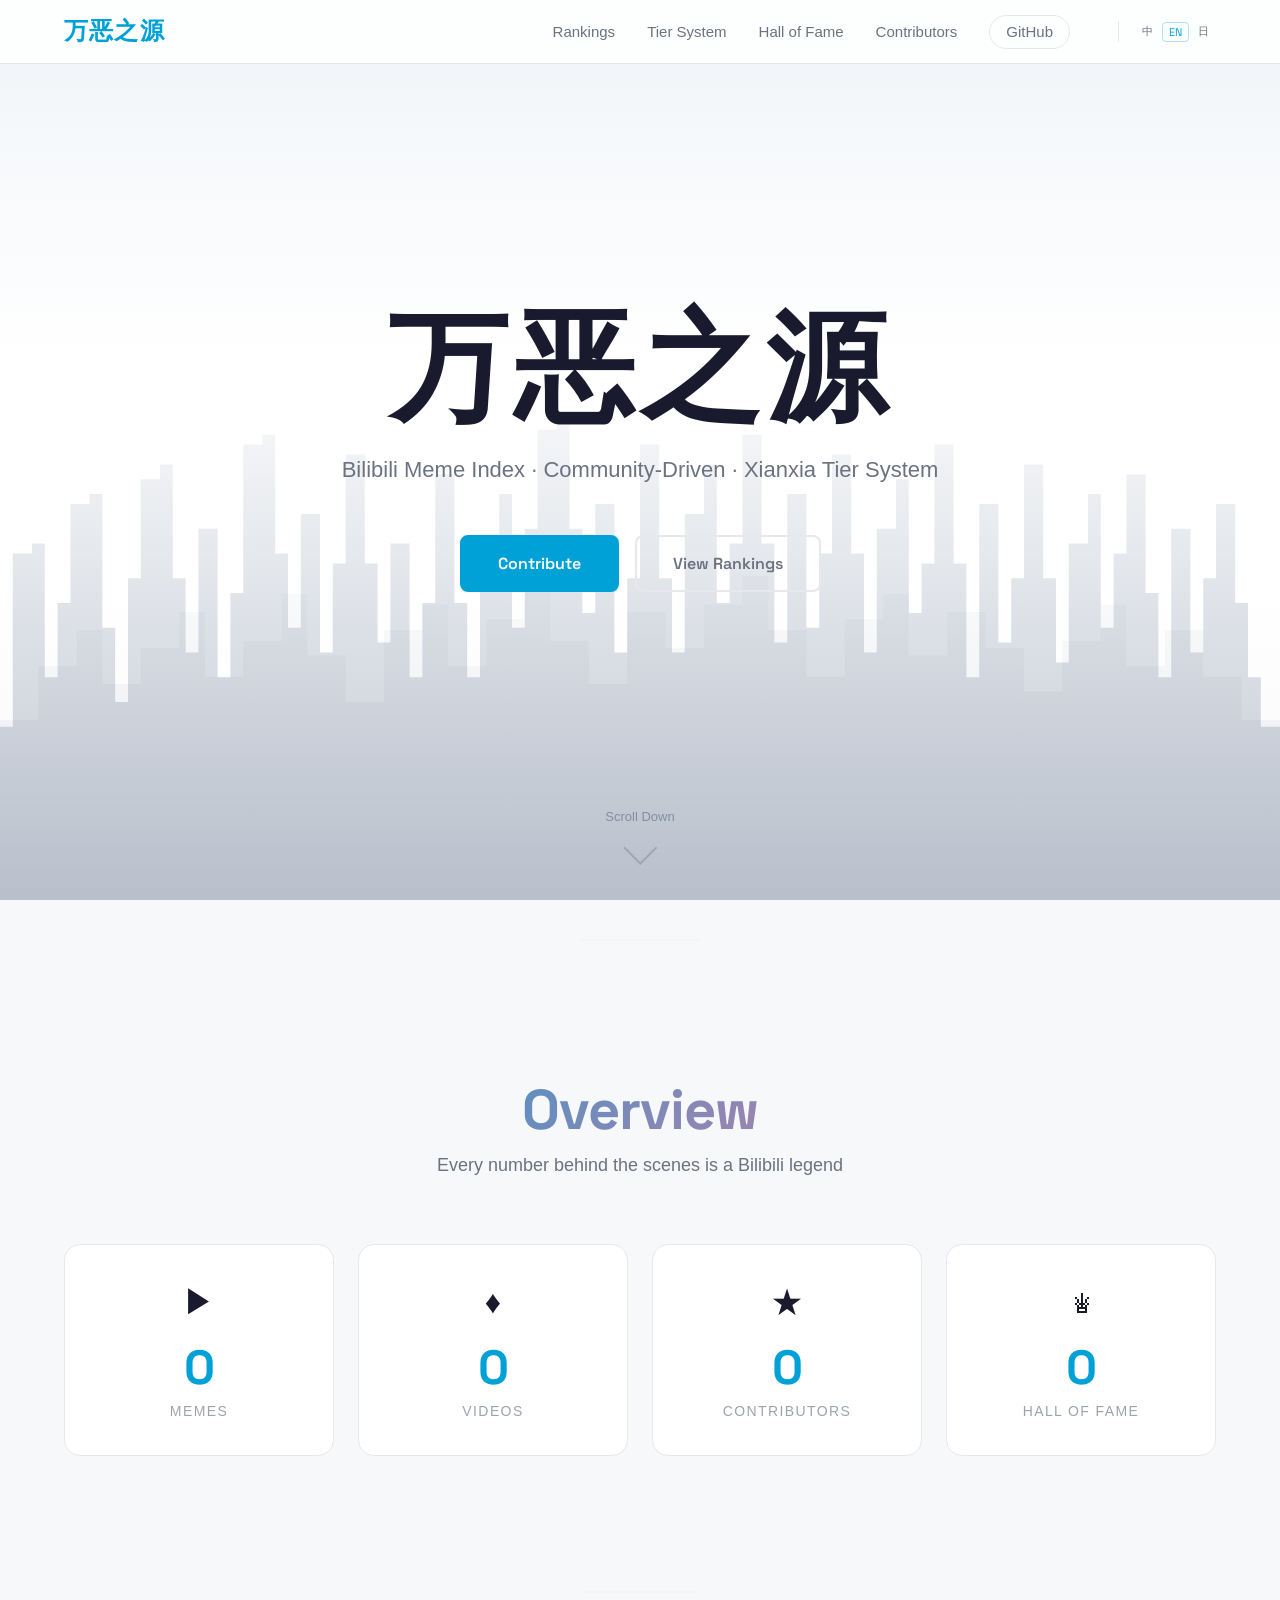
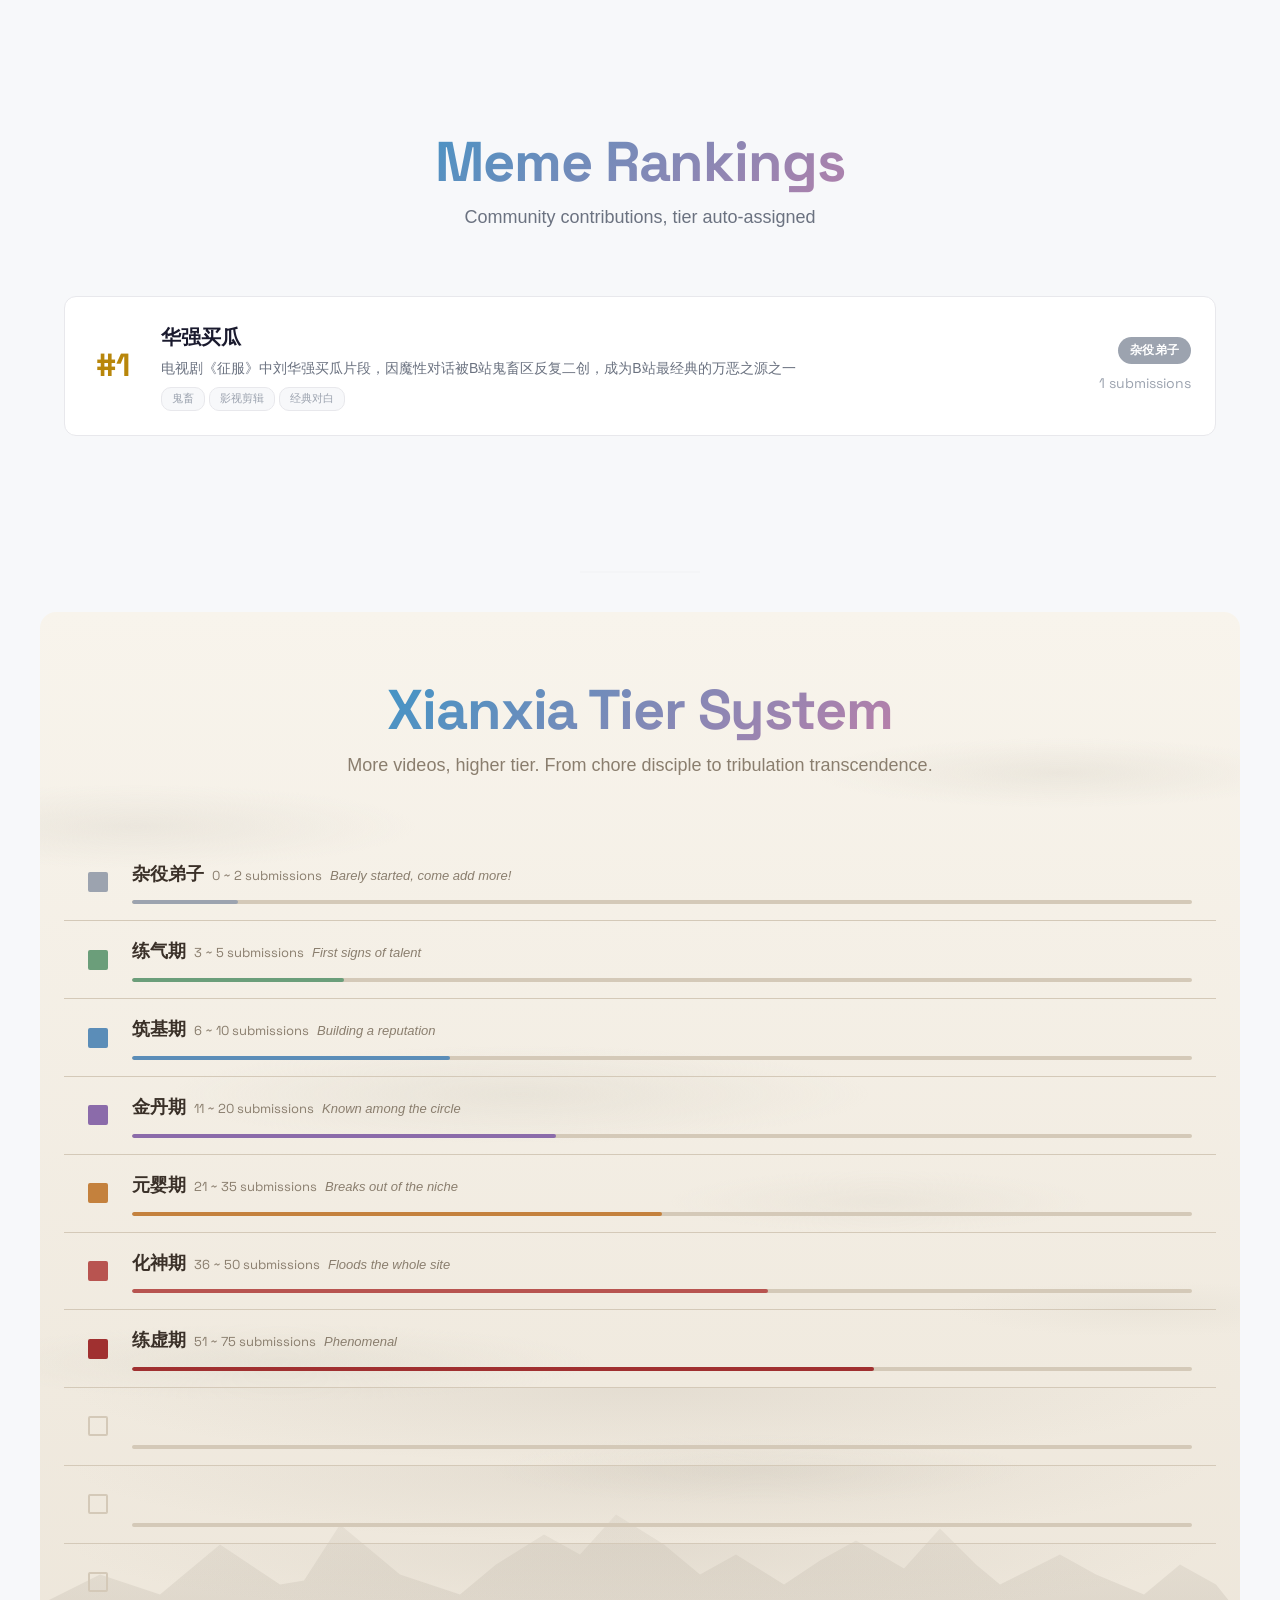
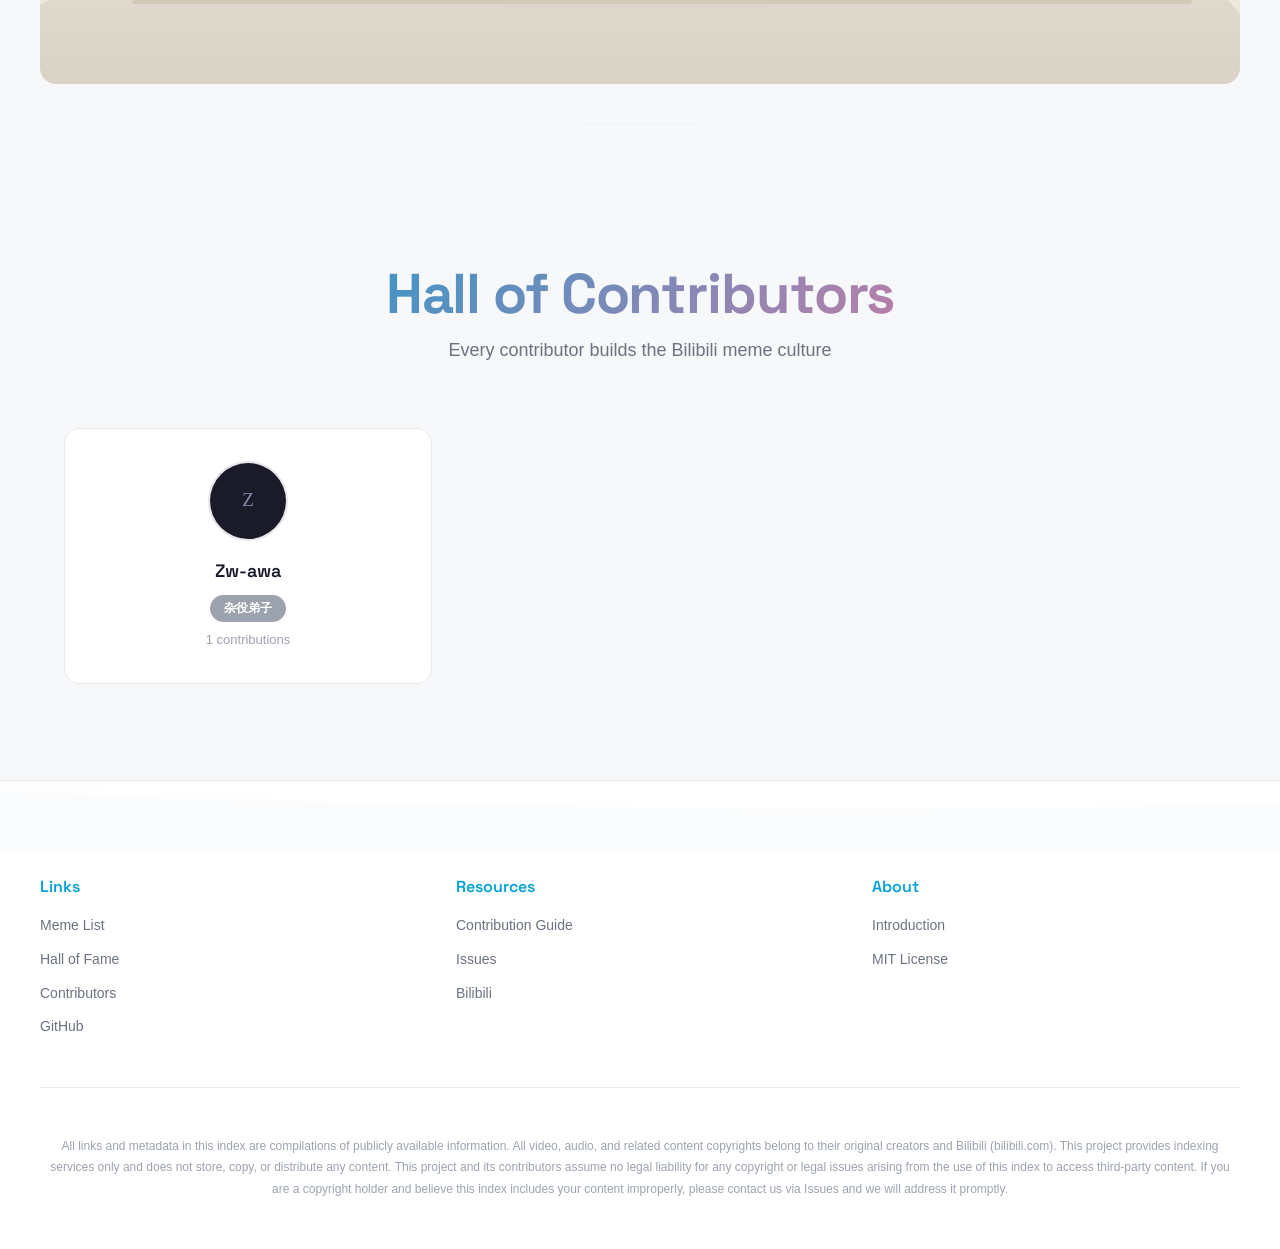
==== commit ae803792: "fix: CSS 加版本号 ?v=2 强制绕过 CDN 缓存" ====
--- a/docs/index.html
+++ b/docs/index.html
@@ -6,7 +6,7 @@
     <title data-i18n="pageTitle.home">万恶之源 | The Origin of the Meme</title>
     <meta name="description" content="B站梗文化索引, 社区共建, 修仙等级体系">
     <link href="https://fonts.googleapis.com/css2?family=Space+Grotesk:wght@400;500;600;700;800&display=swap" rel="stylesheet">
-    <link rel="stylesheet" href="css/style.css">
+    <link rel="stylesheet" href="css/style.css?v=2">
 </head>
 <body>
     <nav class="nav">
--- a/docs/css/style.css
+++ b/docs/css/style.css
@@ -79,6 +79,11 @@
 
 body {
     background: var(--bg-secondary);
+    background-image:
+        radial-gradient(ellipse 600px 400px at 10% 20%, rgba(0, 161, 214, 0.04) 0%, transparent 70%),
+        radial-gradient(ellipse 500px 350px at 85% 60%, rgba(251, 114, 153, 0.03) 0%, transparent 70%),
+        radial-gradient(ellipse 700px 500px at 50% 90%, rgba(0, 161, 214, 0.03) 0%, transparent 70%);
+    background-attachment: fixed;
     color: var(--text-primary);
     font-family: var(--font-body);
     font-size: 16px;
@@ -416,7 +421,59 @@
     position: relative;
     padding: var(--space-4xl) var(--space-lg);
     max-width: none;
-    background: var(--bg-primary);
+    background: linear-gradient(180deg, #f0f4f8 0%, var(--bg-primary) 40%, var(--bg-primary) 65%, var(--bg-secondary) 100%);
+    overflow: hidden;
+}
+
+/* City skyline silhouette — foreground tall buildings */
+.hero::before {
+    content: '';
+    position: absolute;
+    bottom: 0;
+    left: 0;
+    right: 0;
+    height: 55%;
+    background: linear-gradient(180deg, rgba(100, 120, 150, 0.06) 0%, rgba(80, 100, 130, 0.18) 40%, rgba(60, 80, 110, 0.28) 100%);
+    clip-path: polygon(
+        0% 100%,
+        0% 65%, 1% 65%, 1% 30%, 2.5% 30%, 2.5% 28%, 3.5% 28%, 3.5% 55%, 4.5% 55%, 4.5% 40%, 5.5% 40%, 5.5% 20%, 7% 20%, 7% 18%, 8% 18%, 8% 45%, 9% 45%, 9% 60%,
+        10% 60%, 10% 35%, 11% 35%, 11% 15%, 12.5% 15%, 12.5% 12%, 13.5% 12%, 13.5% 35%, 14.5% 35%, 14.5% 50%, 15.5% 50%, 15.5% 25%, 17% 25%, 17% 55%,
+        18% 55%, 18% 38%, 19% 38%, 19% 8%, 20.5% 8%, 20.5% 6%, 21.5% 6%, 21.5% 30%, 22.5% 30%, 22.5% 45%, 23.5% 45%, 23.5% 22%, 25% 22%, 25% 50%,
+        26% 50%, 26% 32%, 27% 32%, 27% 10%, 28.5% 10%, 28.5% 32%, 29.5% 32%, 29.5% 48%, 30.5% 48%, 30.5% 28%, 32% 28%, 32% 55%,
+        33% 55%, 33% 40%, 34% 40%, 34% 14%, 35.5% 14%, 35.5% 40%, 36.5% 40%, 36.5% 55%, 37.5% 55%, 37.5% 30%, 39% 30%, 39% 18%, 40% 18%, 40% 45%,
+        41% 45%, 41% 25%, 42% 25%, 42% 5%, 43.5% 5%, 43.5% 3%, 44.5% 3%, 44.5% 25%, 45.5% 25%, 45.5% 42%, 46.5% 42%, 46.5% 20%, 48% 20%, 48% 50%,
+        49% 50%, 49% 35%, 50% 35%, 50% 8%, 51.5% 8%, 51.5% 35%, 52.5% 35%, 52.5% 50%, 53.5% 50%, 53.5% 22%, 55% 22%, 55% 12%, 56% 12%, 56% 40%,
+        57% 40%, 57% 28%, 58% 28%, 58% 6%, 59.5% 6%, 59.5% 28%, 60.5% 28%, 60.5% 48%, 61.5% 48%, 61.5% 18%, 63% 18%, 63% 45%,
+        64% 45%, 64% 30%, 65% 30%, 65% 10%, 66.5% 10%, 66.5% 30%, 67.5% 30%, 67.5% 50%, 68.5% 50%, 68.5% 25%, 70% 25%, 70% 15%, 71% 15%, 71% 42%,
+        72% 42%, 72% 32%, 73% 32%, 73% 8%, 74.5% 8%, 74.5% 32%, 75.5% 32%, 75.5% 55%, 76.5% 55%, 76.5% 20%, 78% 20%, 78% 48%,
+        79% 48%, 79% 35%, 80% 35%, 80% 12%, 81.5% 12%, 81.5% 35%, 82.5% 35%, 82.5% 52%, 83.5% 52%, 83.5% 28%, 85% 28%, 85% 18%, 86% 18%, 86% 45%,
+        87% 45%, 87% 30%, 88% 30%, 88% 14%, 89.5% 14%, 89.5% 38%, 90.5% 38%, 90.5% 55%, 91.5% 55%, 91.5% 25%, 93% 25%, 93% 50%,
+        94% 50%, 94% 35%, 95% 35%, 95% 20%, 96.5% 20%, 96.5% 40%, 97.5% 40%, 97.5% 55%, 98.5% 55%, 98.5% 65%, 100% 65%, 100% 100%
+    );
+    pointer-events: none;
+    z-index: 1;
+}
+
+/* Distant buildings layer — mid-height, softer */
+.hero::after {
+    content: '';
+    position: absolute;
+    bottom: 0;
+    left: 0;
+    right: 0;
+    height: 40%;
+    background: linear-gradient(180deg, rgba(140, 155, 175, 0.04) 0%, rgba(120, 140, 165, 0.12) 100%);
+    clip-path: polygon(
+        0% 100%,
+        0% 50%, 3% 50%, 3% 35%, 6% 35%, 6% 25%, 8% 25%, 8% 40%, 11% 40%, 11% 30%, 14% 30%, 14% 20%, 16% 20%, 16% 38%,
+        19% 38%, 19% 28%, 22% 28%, 22% 15%, 24% 15%, 24% 32%, 27% 32%, 27% 45%, 30% 45%, 30% 25%, 33% 25%, 33% 18%, 35% 18%, 35% 35%,
+        38% 35%, 38% 22%, 41% 22%, 41% 12%, 43% 12%, 43% 28%, 46% 28%, 46% 40%, 49% 40%, 49% 20%, 52% 20%, 52% 30%,
+        55% 30%, 55% 18%, 58% 18%, 58% 10%, 60% 10%, 60% 25%, 63% 25%, 63% 38%, 66% 38%, 66% 22%, 69% 22%, 69% 15%, 71% 15%, 71% 32%,
+        74% 32%, 74% 20%, 77% 20%, 77% 30%, 80% 30%, 80% 42%, 83% 42%, 83% 28%, 86% 28%, 86% 18%, 88% 18%, 88% 35%,
+        91% 35%, 91% 25%, 94% 25%, 94% 38%, 97% 38%, 97% 50%, 100% 50%, 100% 100%
+    );
+    pointer-events: none;
+    z-index: 0;
 }
 
 .hero-content {
@@ -675,20 +732,66 @@
     margin: 0 auto;
     padding: var(--space-3xl) var(--space-lg);
     position: relative;
+    overflow: hidden;
+}
+
+/* Mountain silhouettes */
+#tier-system::before {
+    content: '';
+    position: absolute;
+    bottom: 0;
+    left: 0;
+    right: 0;
+    height: 200px;
+    background: linear-gradient(180deg, rgba(160, 150, 135, 0.1) 0%, rgba(140, 130, 115, 0.25) 100%);
+    clip-path: polygon(
+        0% 100%,
+        0% 60%, 5% 45%, 10% 55%, 15% 30%, 20% 50%, 22% 48%, 25% 20%, 30% 45%, 35% 55%,
+        38% 40%, 42% 25%, 45% 35%, 48% 15%, 52% 30%, 55% 45%, 58% 35%, 62% 50%,
+        65% 38%, 68% 28%, 72% 42%, 75% 22%, 78% 40%, 80% 50%, 85% 35%, 88% 45%,
+        92% 55%, 95% 40%, 98% 50%, 100% 65%, 100% 100%
+    );
+    pointer-events: none;
+    z-index: 0;
+    opacity: 0.8;
+}
+
+/* Drifting mist layers — full area */
+#tier-system::after {
+    content: '';
+    position: absolute;
+    inset: 0;
+    background:
+        radial-gradient(ellipse 400px 60px at 8% 20%, rgba(220, 215, 205, 0.4) 0%, transparent 70%),
+        radial-gradient(ellipse 350px 50px at 85% 15%, rgba(215, 210, 198, 0.35) 0%, transparent 70%),
+        radial-gradient(ellipse 500px 70px at 40% 45%, rgba(210, 205, 192, 0.3) 0%, transparent 70%),
+        radial-gradient(ellipse 300px 45px at 70% 55%, rgba(218, 212, 200, 0.28) 0%, transparent 70%),
+        radial-gradient(ellipse 450px 55px at 20% 70%, rgba(212, 208, 195, 0.32) 0%, transparent 70%),
+        radial-gradient(ellipse 380px 50px at 60% 80%, rgba(205, 200, 188, 0.25) 0%, transparent 70%),
+        radial-gradient(ellipse 280px 40px at 92% 65%, rgba(220, 215, 202, 0.3) 0%, transparent 70%);
+    pointer-events: none;
+    z-index: 0;
+    animation: mistDrift 25s ease-in-out infinite alternate;
 }
 
 #tier-system .section-title {
     color: var(--tier-text);
+    position: relative;
+    z-index: 1;
 }
 
 #tier-system .section-subtitle {
     color: var(--tier-text-muted);
+    position: relative;
+    z-index: 1;
 }
 
 .tier-system {
     display: flex;
     flex-direction: column;
     gap: 0;
+    position: relative;
+    z-index: 1;
 }
 
 .tier-entry {
@@ -882,7 +985,6 @@
     margin: 0 auto;
     padding-left: var(--space-lg);
     padding-right: var(--space-lg);
-    background: var(--bg-primary);
 }
 
 .search-bar {
@@ -1783,6 +1885,11 @@
     100% { transform: translateX(-50%); }
 }
 
+@keyframes mistDrift {
+    0% { transform: translateX(0); }
+    100% { transform: translateX(3%); }
+}
+
 /* ── 23. Responsive ───────────────────────────────────────────────── */
 @media (max-width: 1023px) {
     .stats-grid {
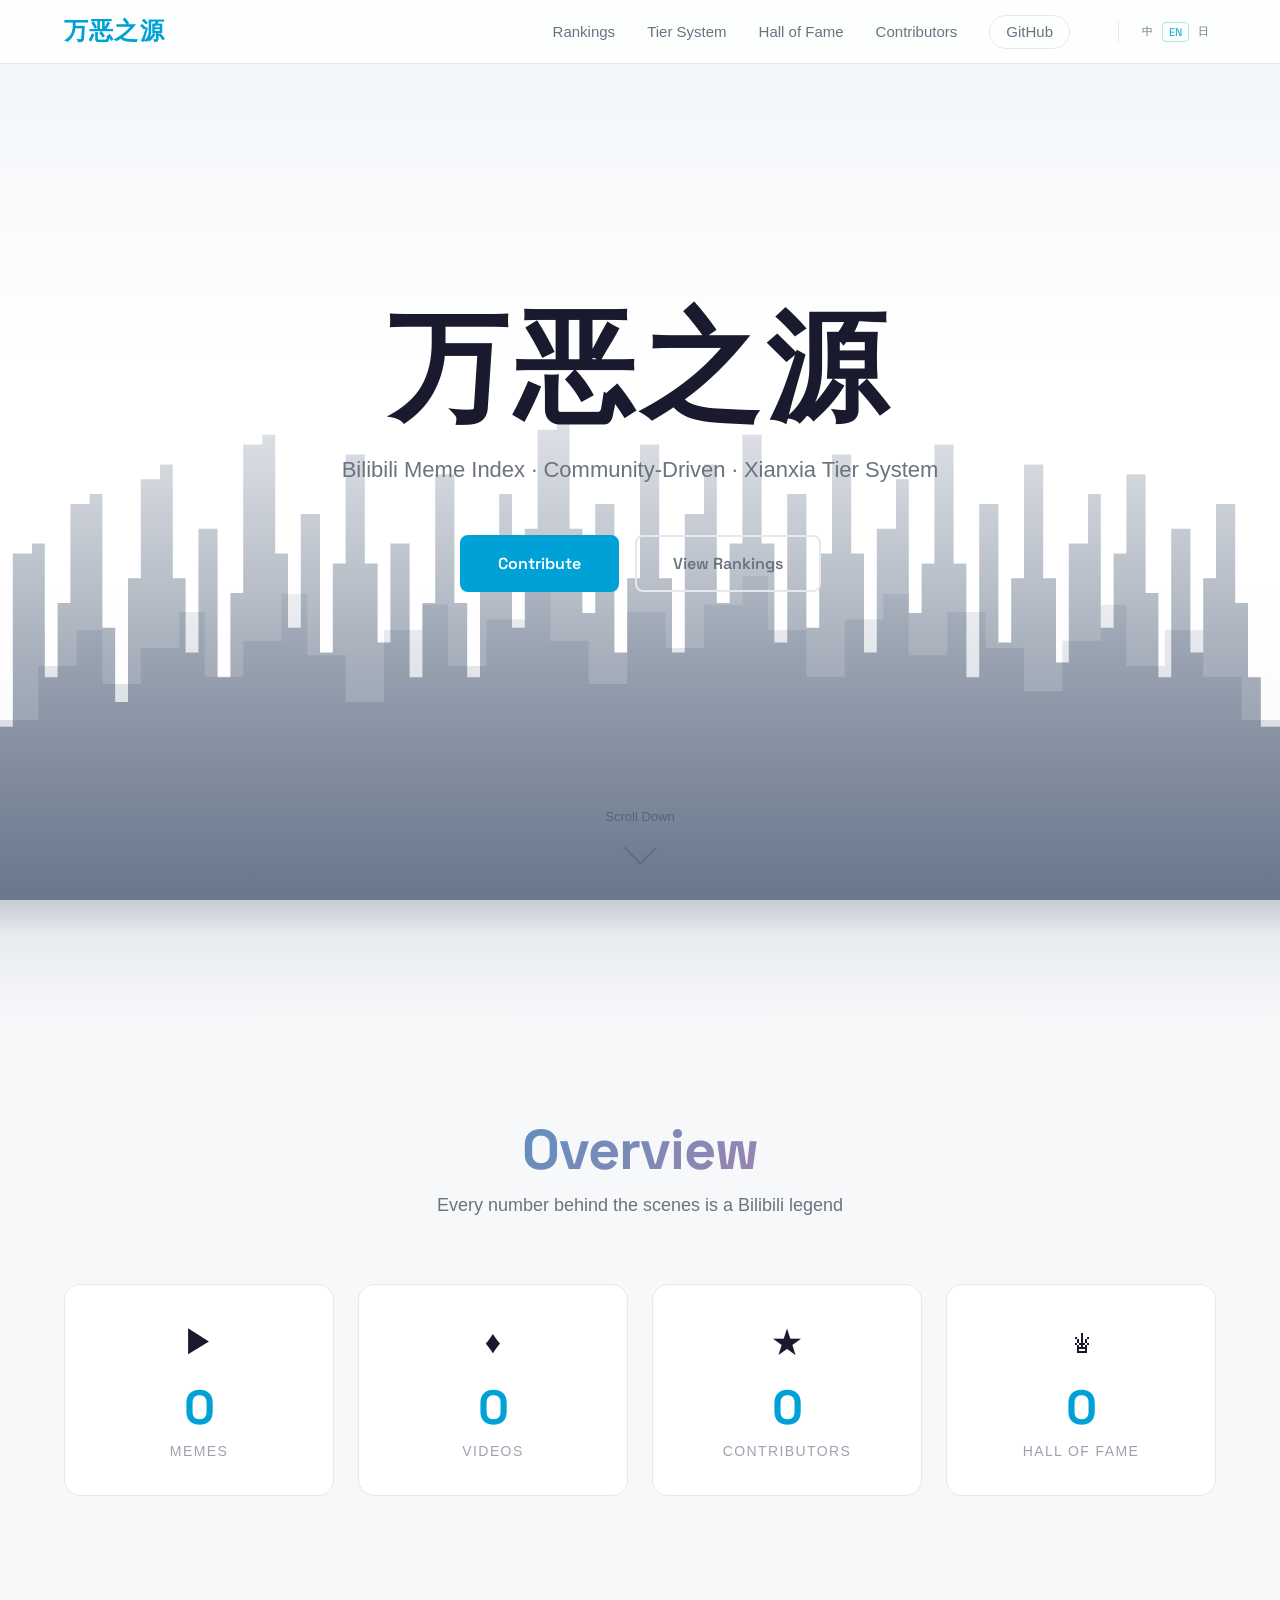
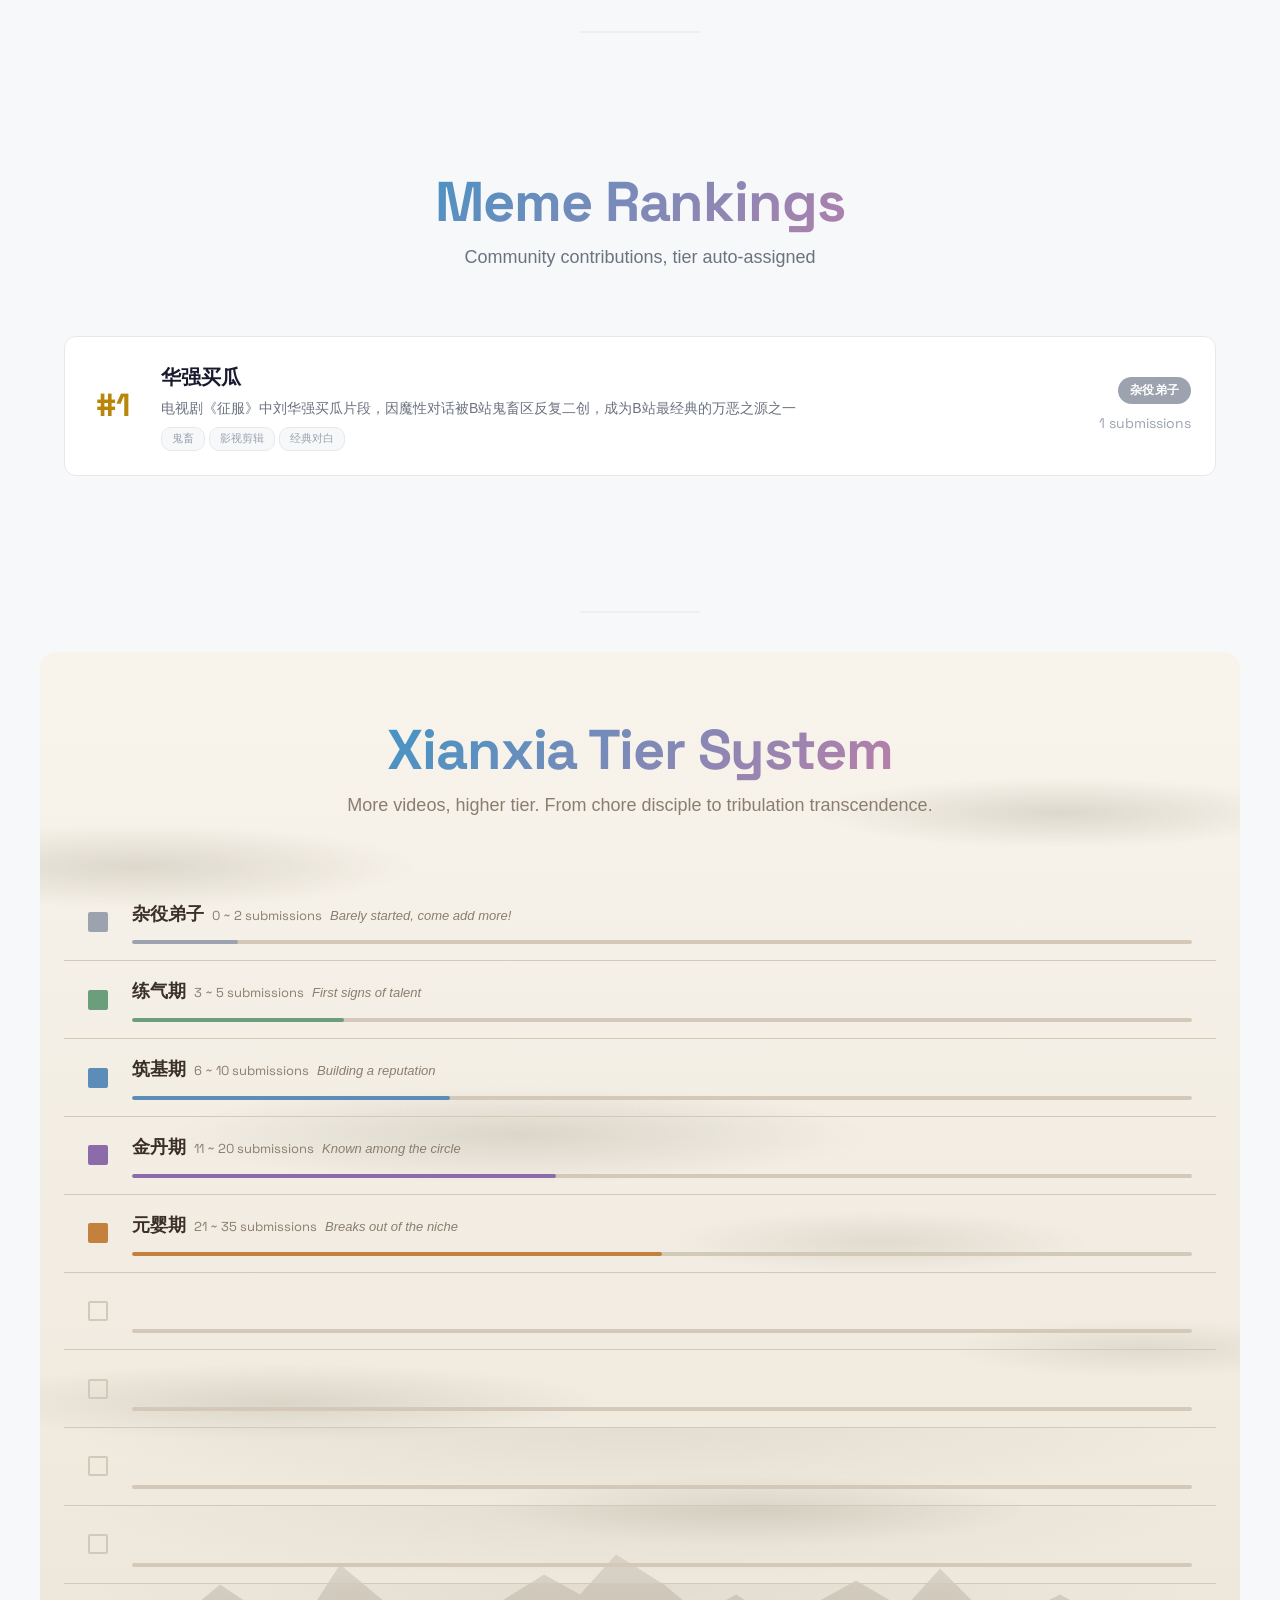
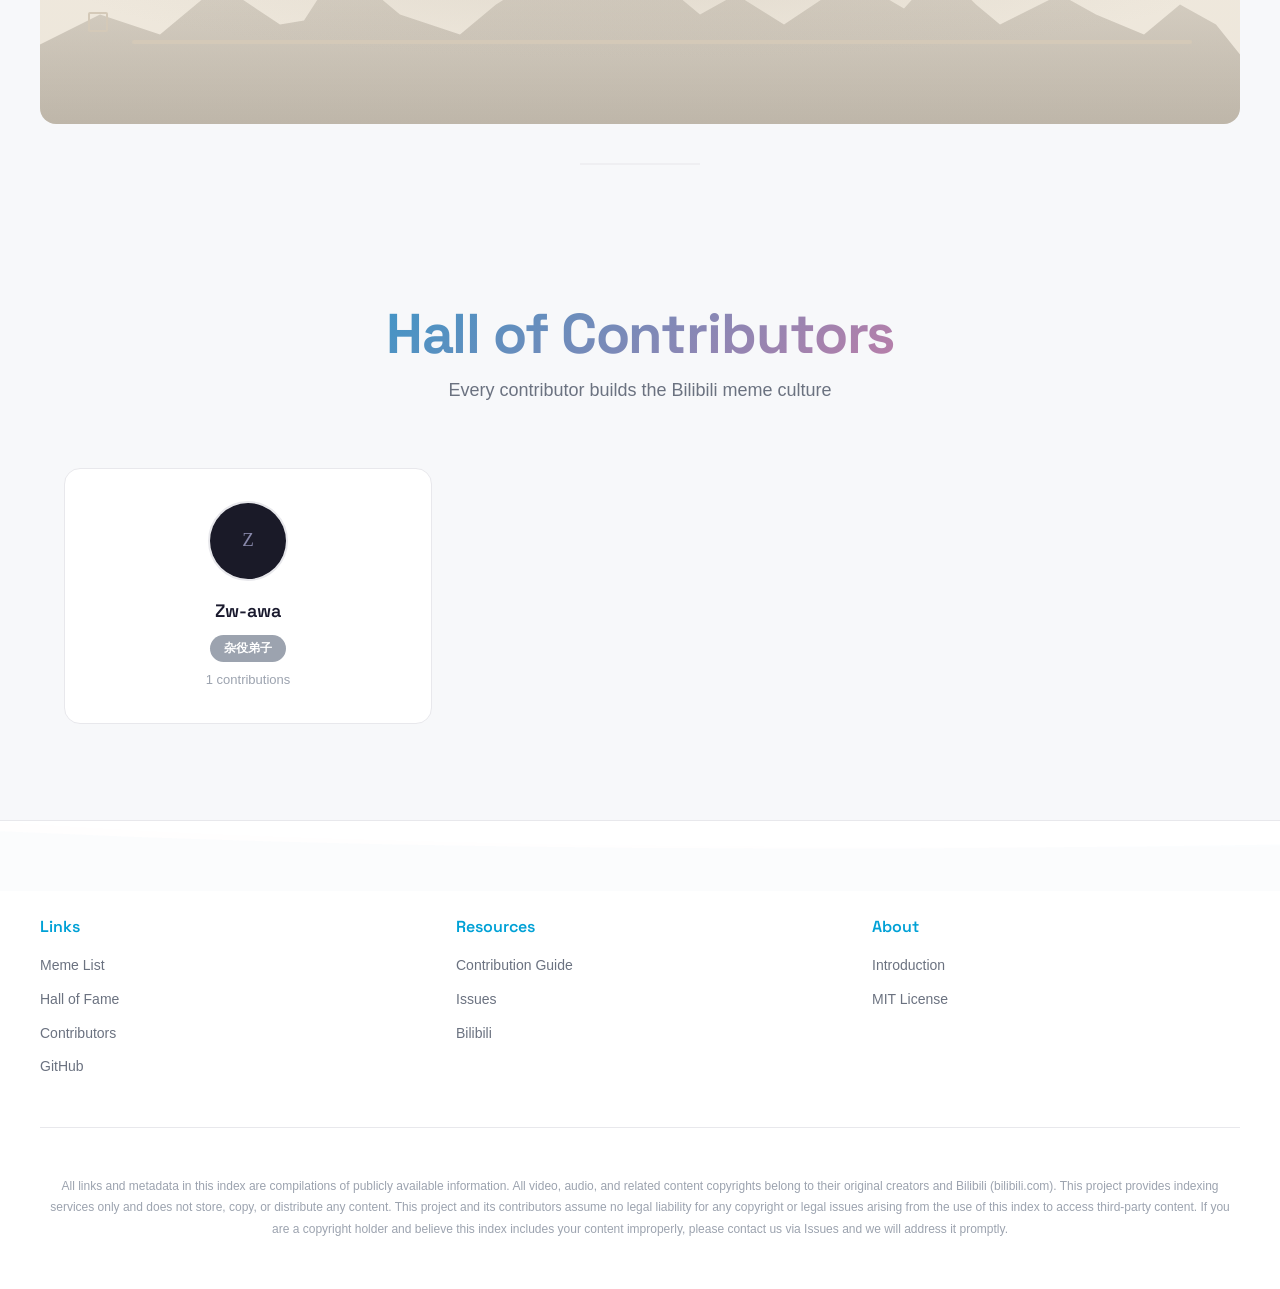
==== commit 991cb8a7: "fix: 大幅加深背景效果可见度 + 版本号 v3 之前的颜色 opacity 太低（0.06-0.28），在白色背景上肉眼几乎不可见。 前景建筑加深到 0.15-0.55，远景 0.08-0.25，" ====
--- a/docs/index.html
+++ b/docs/index.html
@@ -6,7 +6,7 @@
     <title data-i18n="pageTitle.home">万恶之源 | The Origin of the Meme</title>
     <meta name="description" content="B站梗文化索引, 社区共建, 修仙等级体系">
     <link href="https://fonts.googleapis.com/css2?family=Space+Grotesk:wght@400;500;600;700;800&display=swap" rel="stylesheet">
-    <link rel="stylesheet" href="css/style.css?v=2">
+    <link rel="stylesheet" href="css/style.css?v=3">
 </head>
 <body>
     <nav class="nav">
--- a/docs/css/style.css
+++ b/docs/css/style.css
@@ -80,9 +80,12 @@
 body {
     background: var(--bg-secondary);
     background-image:
-        radial-gradient(ellipse 600px 400px at 10% 20%, rgba(0, 161, 214, 0.04) 0%, transparent 70%),
-        radial-gradient(ellipse 500px 350px at 85% 60%, rgba(251, 114, 153, 0.03) 0%, transparent 70%),
-        radial-gradient(ellipse 700px 500px at 50% 90%, rgba(0, 161, 214, 0.03) 0%, transparent 70%);
+        radial-gradient(ellipse 800px 120px at 5% 15%, rgba(180, 190, 200, 0.2) 0%, transparent 70%),
+        radial-gradient(ellipse 600px 100px at 80% 25%, rgba(175, 185, 195, 0.15) 0%, transparent 70%),
+        radial-gradient(ellipse 900px 130px at 30% 45%, rgba(185, 195, 205, 0.18) 0%, transparent 70%),
+        radial-gradient(ellipse 700px 110px at 70% 60%, rgba(180, 190, 200, 0.14) 0%, transparent 70%),
+        radial-gradient(ellipse 850px 120px at 15% 75%, rgba(175, 185, 195, 0.16) 0%, transparent 70%),
+        radial-gradient(ellipse 650px 90px at 90% 85%, rgba(185, 195, 205, 0.12) 0%, transparent 70%);
     background-attachment: fixed;
     color: var(--text-primary);
     font-family: var(--font-body);
@@ -394,9 +397,20 @@
 .section-divider {
     height: 80px;
     position: relative;
-    max-width: var(--max-width);
-    margin: 0 auto;
-    opacity: 0.35;
+    max-width: none;
+    margin: 0;
+}
+
+/* Hero-to-content transition gradient */
+.hero + .section-divider {
+    height: 120px;
+    background: linear-gradient(180deg, rgba(50, 70, 100, 0.25) 0%, rgba(100, 120, 150, 0.1) 30%, var(--bg-secondary) 100%);
+    max-width: none;
+    opacity: 1;
+}
+
+.hero + .section-divider::before {
+    display: none;
 }
 
 .section-divider::before {
@@ -433,7 +447,7 @@
     left: 0;
     right: 0;
     height: 55%;
-    background: linear-gradient(180deg, rgba(100, 120, 150, 0.06) 0%, rgba(80, 100, 130, 0.18) 40%, rgba(60, 80, 110, 0.28) 100%);
+    background: linear-gradient(180deg, rgba(60, 80, 110, 0.15) 0%, rgba(40, 60, 90, 0.4) 50%, rgba(30, 50, 80, 0.55) 100%);
     clip-path: polygon(
         0% 100%,
         0% 65%, 1% 65%, 1% 30%, 2.5% 30%, 2.5% 28%, 3.5% 28%, 3.5% 55%, 4.5% 55%, 4.5% 40%, 5.5% 40%, 5.5% 20%, 7% 20%, 7% 18%, 8% 18%, 8% 45%, 9% 45%, 9% 60%,
@@ -462,7 +476,7 @@
     left: 0;
     right: 0;
     height: 40%;
-    background: linear-gradient(180deg, rgba(140, 155, 175, 0.04) 0%, rgba(120, 140, 165, 0.12) 100%);
+    background: linear-gradient(180deg, rgba(80, 100, 130, 0.08) 0%, rgba(50, 70, 100, 0.25) 100%);
     clip-path: polygon(
         0% 100%,
         0% 50%, 3% 50%, 3% 35%, 6% 35%, 6% 25%, 8% 25%, 8% 40%, 11% 40%, 11% 30%, 14% 30%, 14% 20%, 16% 20%, 16% 38%,
@@ -743,7 +757,7 @@
     left: 0;
     right: 0;
     height: 200px;
-    background: linear-gradient(180deg, rgba(160, 150, 135, 0.1) 0%, rgba(140, 130, 115, 0.25) 100%);
+    background: linear-gradient(180deg, rgba(120, 110, 95, 0.15) 0%, rgba(90, 80, 65, 0.4) 100%);
     clip-path: polygon(
         0% 100%,
         0% 60%, 5% 45%, 10% 55%, 15% 30%, 20% 50%, 22% 48%, 25% 20%, 30% 45%, 35% 55%,
@@ -762,13 +776,13 @@
     position: absolute;
     inset: 0;
     background:
-        radial-gradient(ellipse 400px 60px at 8% 20%, rgba(220, 215, 205, 0.4) 0%, transparent 70%),
-        radial-gradient(ellipse 350px 50px at 85% 15%, rgba(215, 210, 198, 0.35) 0%, transparent 70%),
-        radial-gradient(ellipse 500px 70px at 40% 45%, rgba(210, 205, 192, 0.3) 0%, transparent 70%),
-        radial-gradient(ellipse 300px 45px at 70% 55%, rgba(218, 212, 200, 0.28) 0%, transparent 70%),
-        radial-gradient(ellipse 450px 55px at 20% 70%, rgba(212, 208, 195, 0.32) 0%, transparent 70%),
-        radial-gradient(ellipse 380px 50px at 60% 80%, rgba(205, 200, 188, 0.25) 0%, transparent 70%),
-        radial-gradient(ellipse 280px 40px at 92% 65%, rgba(220, 215, 202, 0.3) 0%, transparent 70%);
+        radial-gradient(ellipse 400px 60px at 8% 20%, rgba(200, 195, 180, 0.55) 0%, transparent 70%),
+        radial-gradient(ellipse 350px 50px at 85% 15%, rgba(195, 190, 175, 0.5) 0%, transparent 70%),
+        radial-gradient(ellipse 500px 70px at 40% 45%, rgba(190, 185, 170, 0.45) 0%, transparent 70%),
+        radial-gradient(ellipse 300px 45px at 70% 55%, rgba(198, 192, 178, 0.4) 0%, transparent 70%),
+        radial-gradient(ellipse 450px 55px at 20% 70%, rgba(192, 188, 172, 0.45) 0%, transparent 70%),
+        radial-gradient(ellipse 380px 50px at 60% 80%, rgba(185, 180, 165, 0.38) 0%, transparent 70%),
+        radial-gradient(ellipse 280px 40px at 92% 65%, rgba(200, 195, 180, 0.42) 0%, transparent 70%);
     pointer-events: none;
     z-index: 0;
     animation: mistDrift 25s ease-in-out infinite alternate;
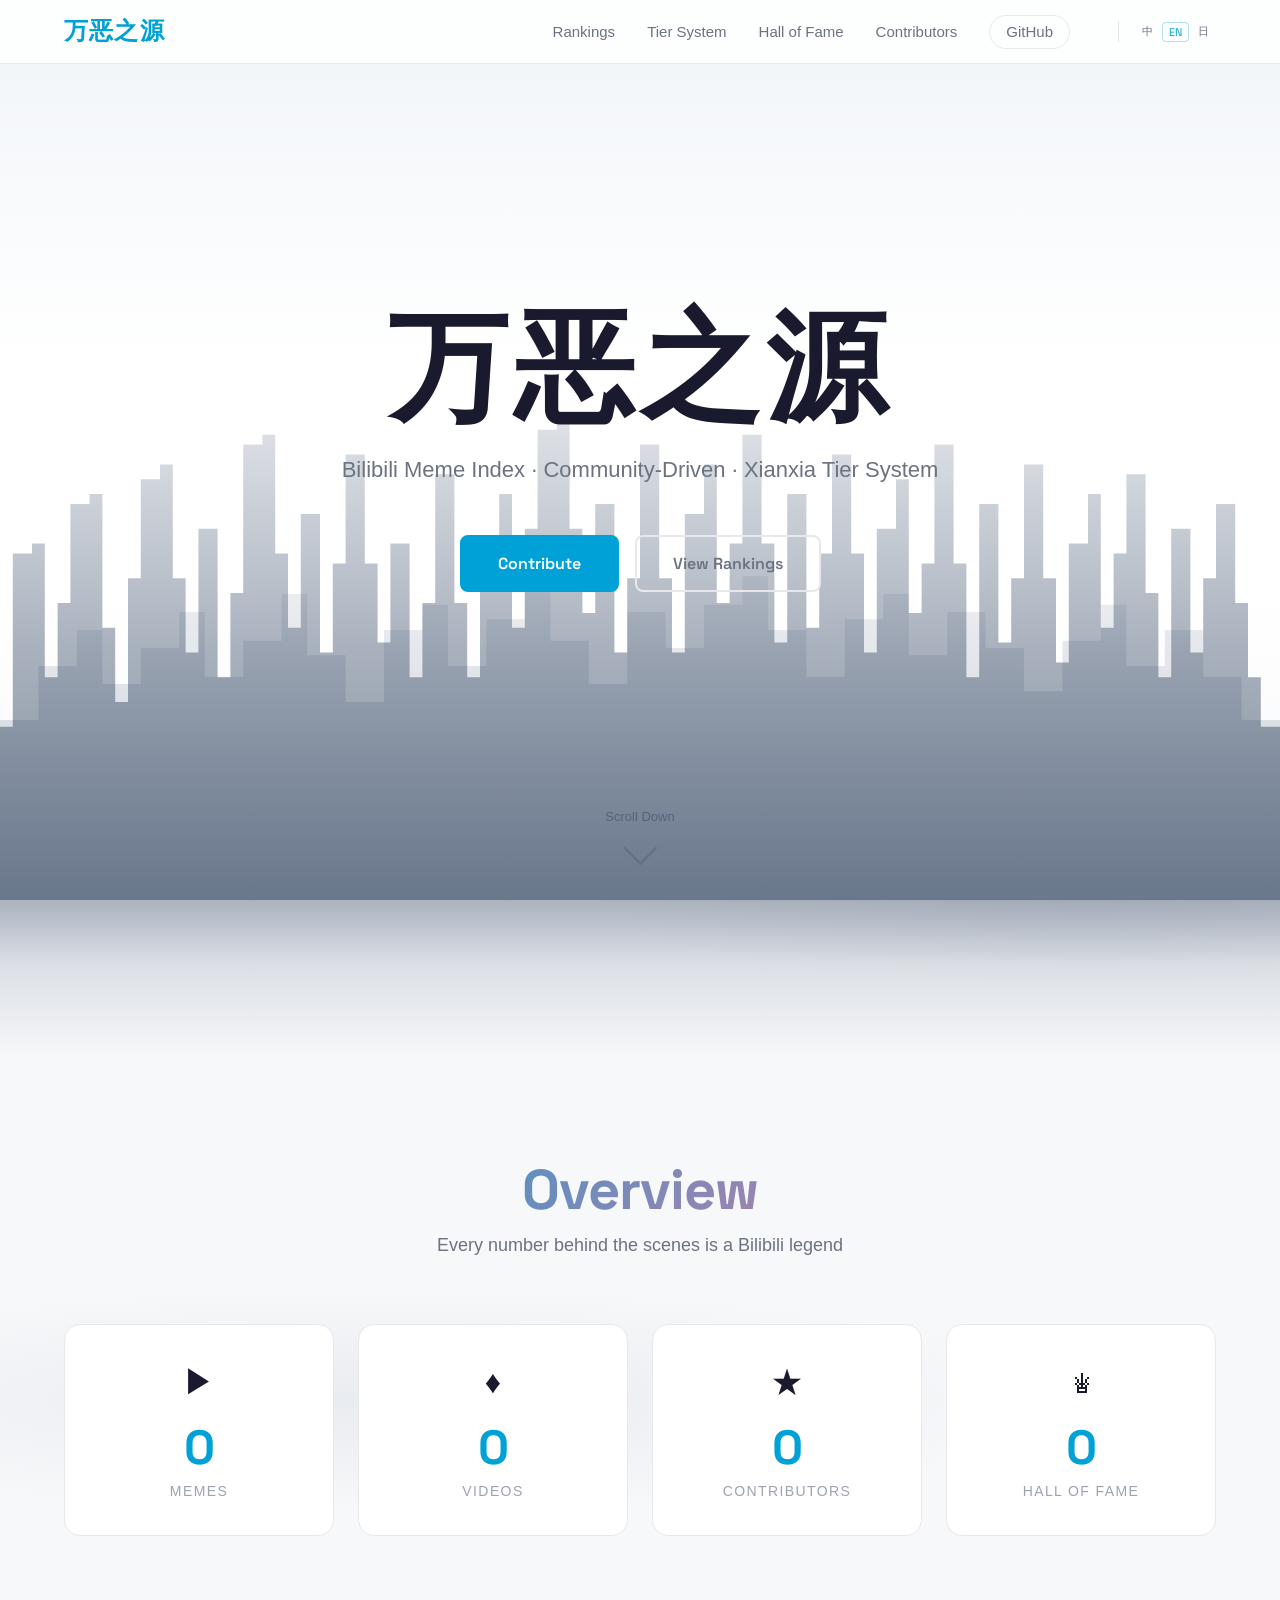
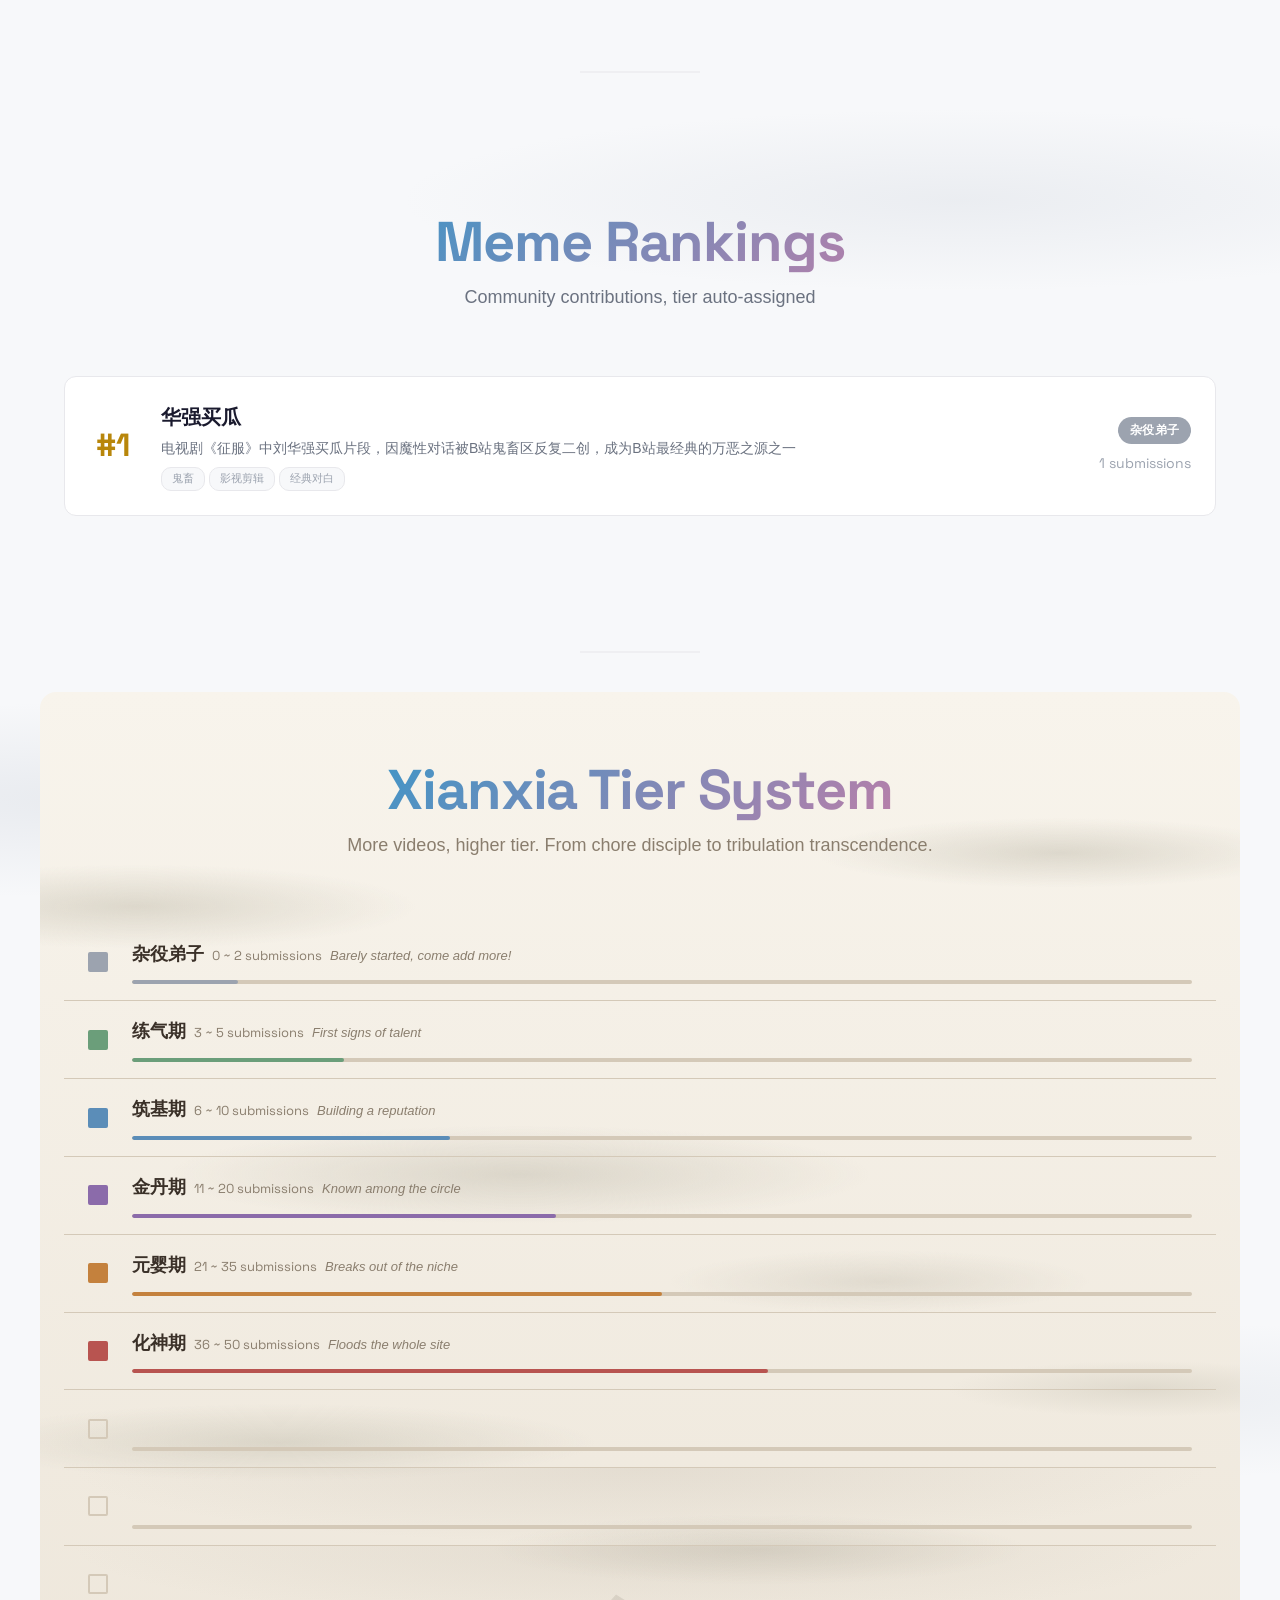
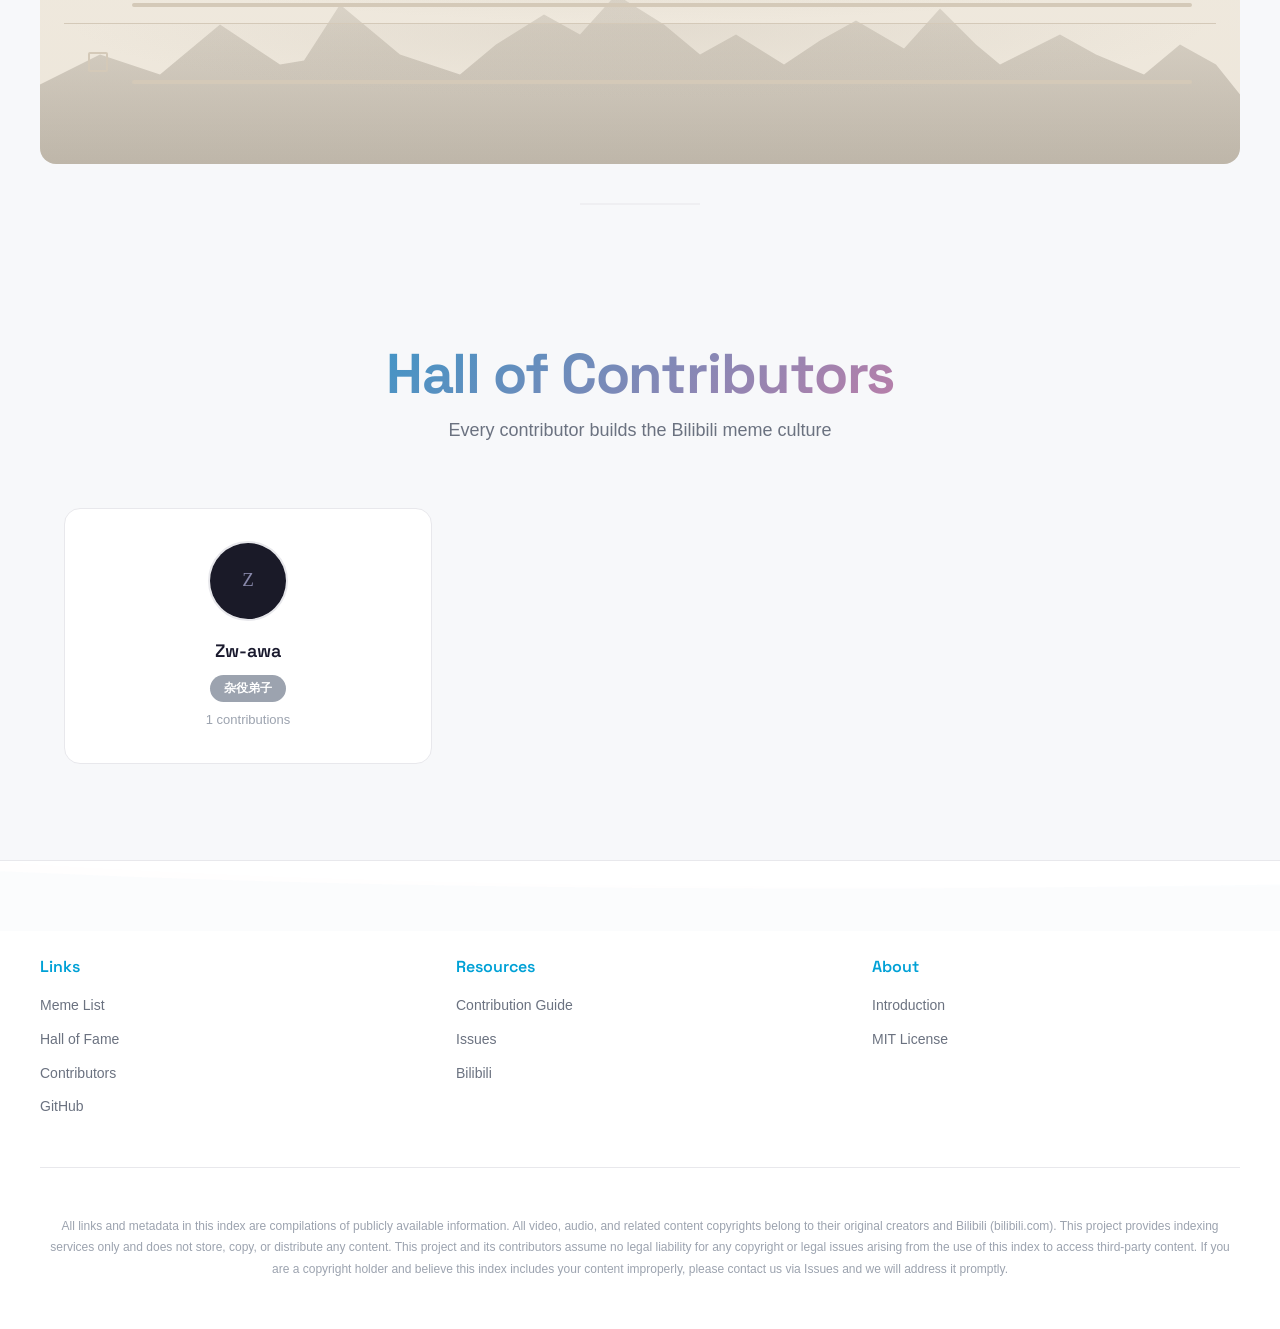
==== commit f04079df: "fix: 云雾和过渡修复 — 正确理解需求 - body 云雾用绝对像素定位（600px-3000px），不被子元素遮挡 - hero→内容过渡带颜色匹配城市底部灰蓝色 - CSS 版本号 v4" ====
--- a/docs/index.html
+++ b/docs/index.html
@@ -6,7 +6,7 @@
     <title data-i18n="pageTitle.home">万恶之源 | The Origin of the Meme</title>
     <meta name="description" content="B站梗文化索引, 社区共建, 修仙等级体系">
     <link href="https://fonts.googleapis.com/css2?family=Space+Grotesk:wght@400;500;600;700;800&display=swap" rel="stylesheet">
-    <link rel="stylesheet" href="css/style.css?v=3">
+    <link rel="stylesheet" href="css/style.css?v=4">
 </head>
 <body>
     <nav class="nav">
--- a/docs/css/style.css
+++ b/docs/css/style.css
@@ -80,13 +80,12 @@
 body {
     background: var(--bg-secondary);
     background-image:
-        radial-gradient(ellipse 800px 120px at 5% 15%, rgba(180, 190, 200, 0.2) 0%, transparent 70%),
-        radial-gradient(ellipse 600px 100px at 80% 25%, rgba(175, 185, 195, 0.15) 0%, transparent 70%),
-        radial-gradient(ellipse 900px 130px at 30% 45%, rgba(185, 195, 205, 0.18) 0%, transparent 70%),
-        radial-gradient(ellipse 700px 110px at 70% 60%, rgba(180, 190, 200, 0.14) 0%, transparent 70%),
-        radial-gradient(ellipse 850px 120px at 15% 75%, rgba(175, 185, 195, 0.16) 0%, transparent 70%),
-        radial-gradient(ellipse 650px 90px at 90% 85%, rgba(185, 195, 205, 0.12) 0%, transparent 70%);
-    background-attachment: fixed;
+        radial-gradient(ellipse 900px 150px at 5% 600px, rgba(170, 180, 195, 0.22) 0%, transparent 70%),
+        radial-gradient(ellipse 700px 120px at 85% 900px, rgba(165, 175, 190, 0.18) 0%, transparent 70%),
+        radial-gradient(ellipse 1000px 160px at 30% 1400px, rgba(175, 185, 200, 0.2) 0%, transparent 70%),
+        radial-gradient(ellipse 800px 130px at 75% 1800px, rgba(170, 180, 195, 0.16) 0%, transparent 70%),
+        radial-gradient(ellipse 950px 140px at 10% 2400px, rgba(165, 175, 190, 0.19) 0%, transparent 70%),
+        radial-gradient(ellipse 750px 110px at 90% 3000px, rgba(175, 185, 200, 0.15) 0%, transparent 70%);
     color: var(--text-primary);
     font-family: var(--font-body);
     font-size: 16px;
@@ -403,8 +402,8 @@
 
 /* Hero-to-content transition gradient */
 .hero + .section-divider {
-    height: 120px;
-    background: linear-gradient(180deg, rgba(50, 70, 100, 0.25) 0%, rgba(100, 120, 150, 0.1) 30%, var(--bg-secondary) 100%);
+    height: 160px;
+    background: linear-gradient(180deg, rgba(30, 50, 80, 0.35) 0%, rgba(60, 80, 110, 0.15) 40%, transparent 100%);
     max-width: none;
     opacity: 1;
 }
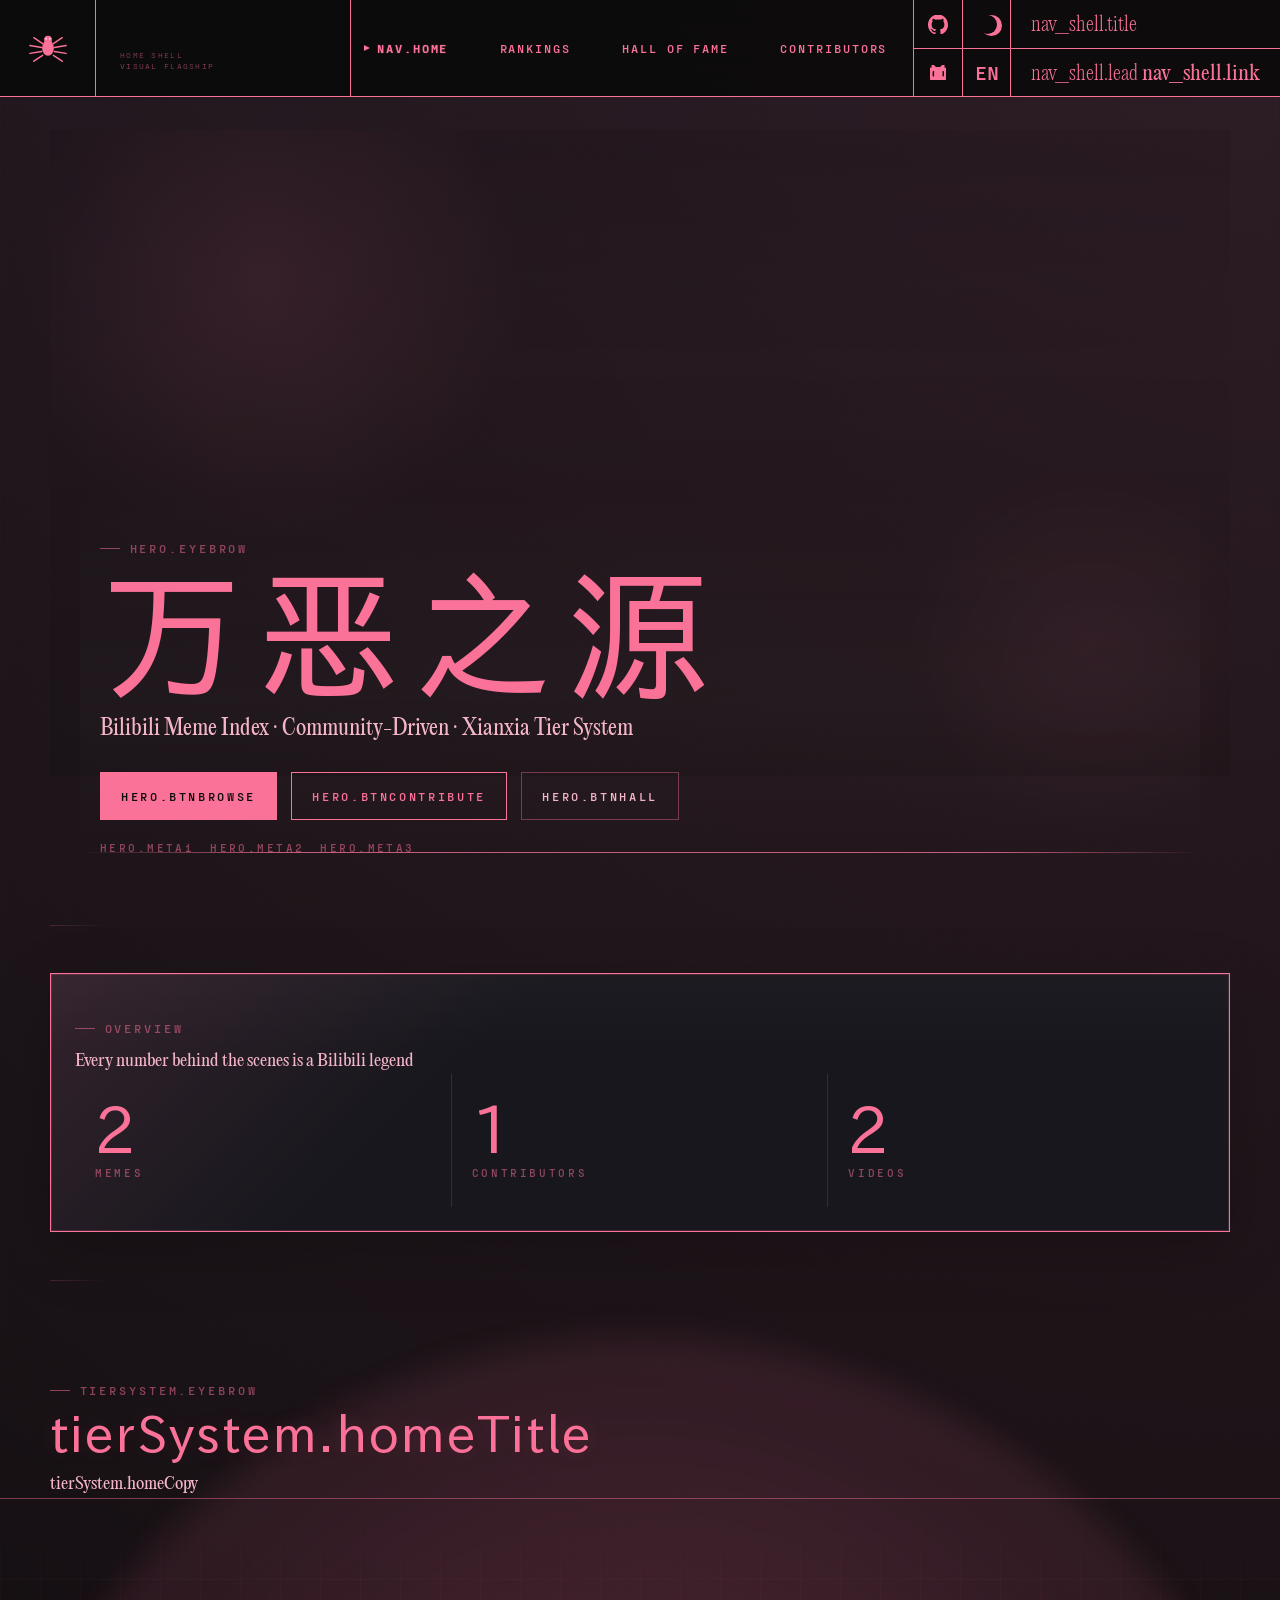
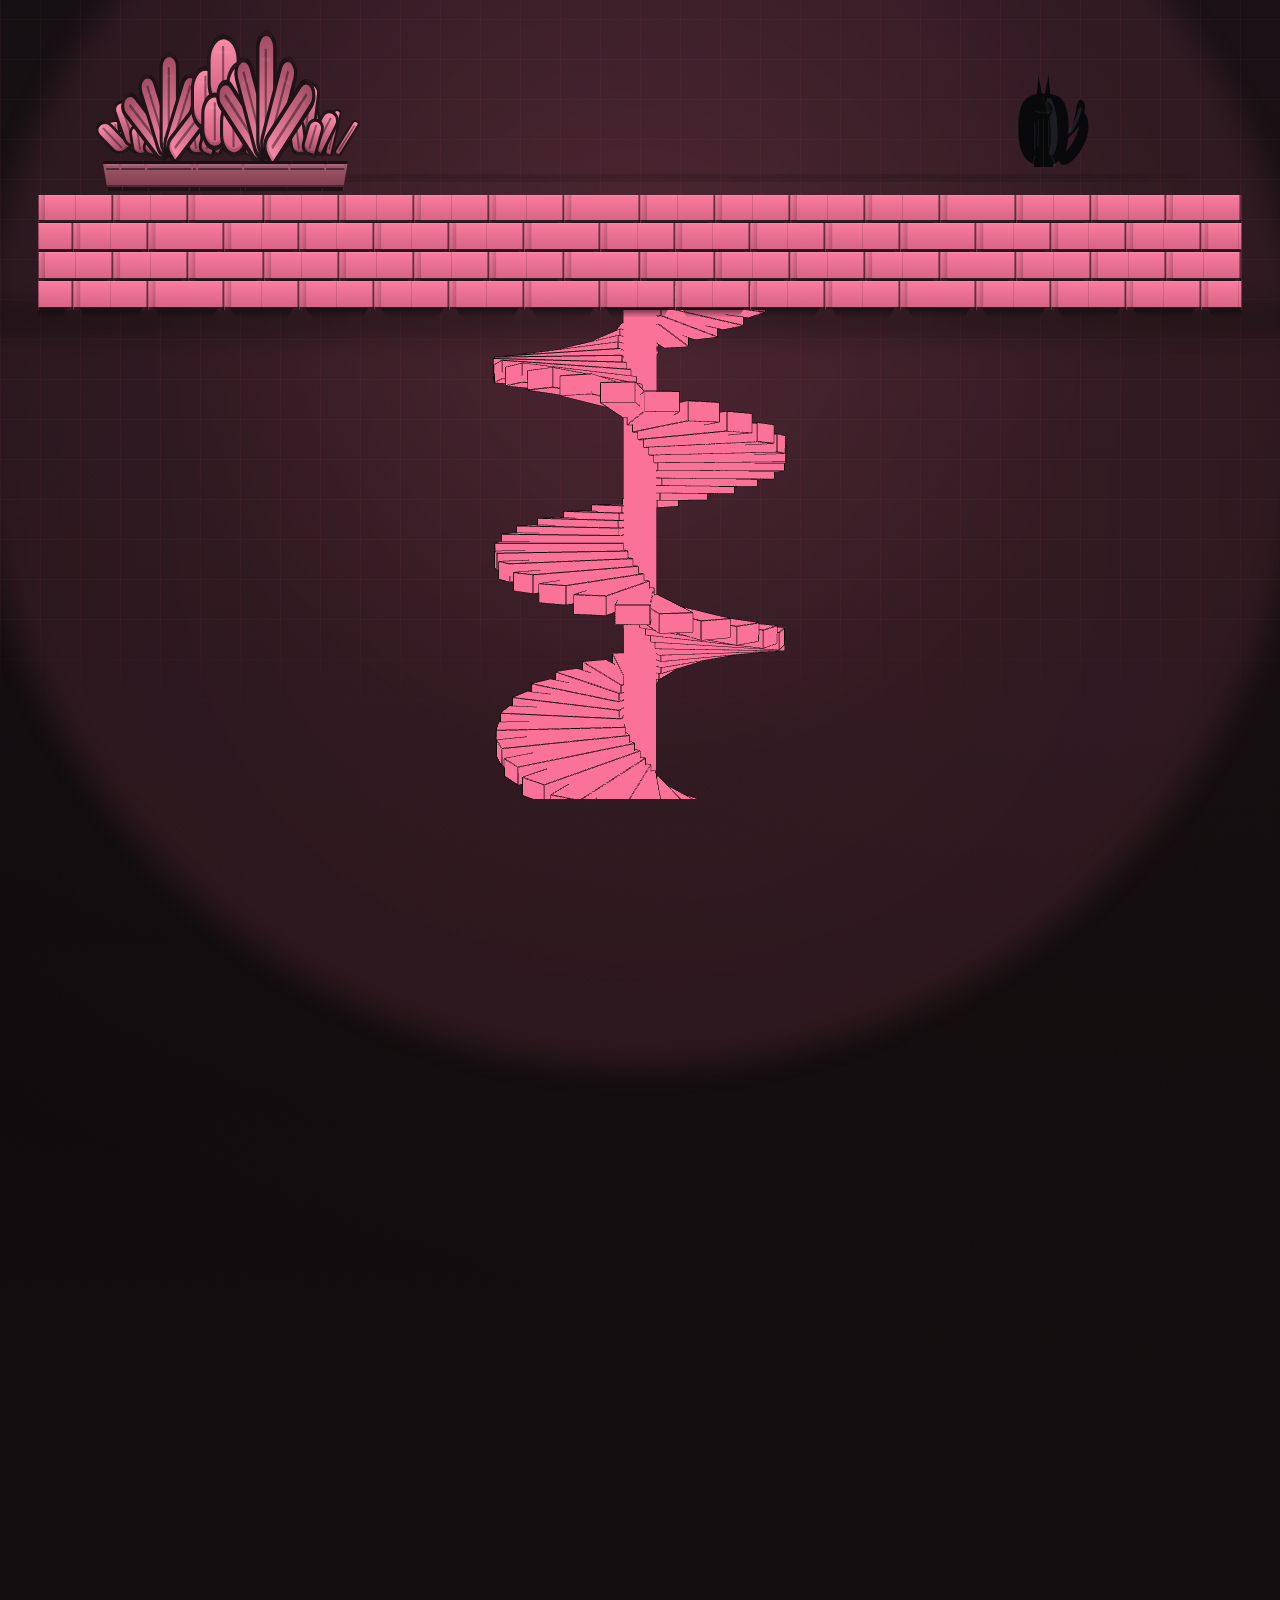
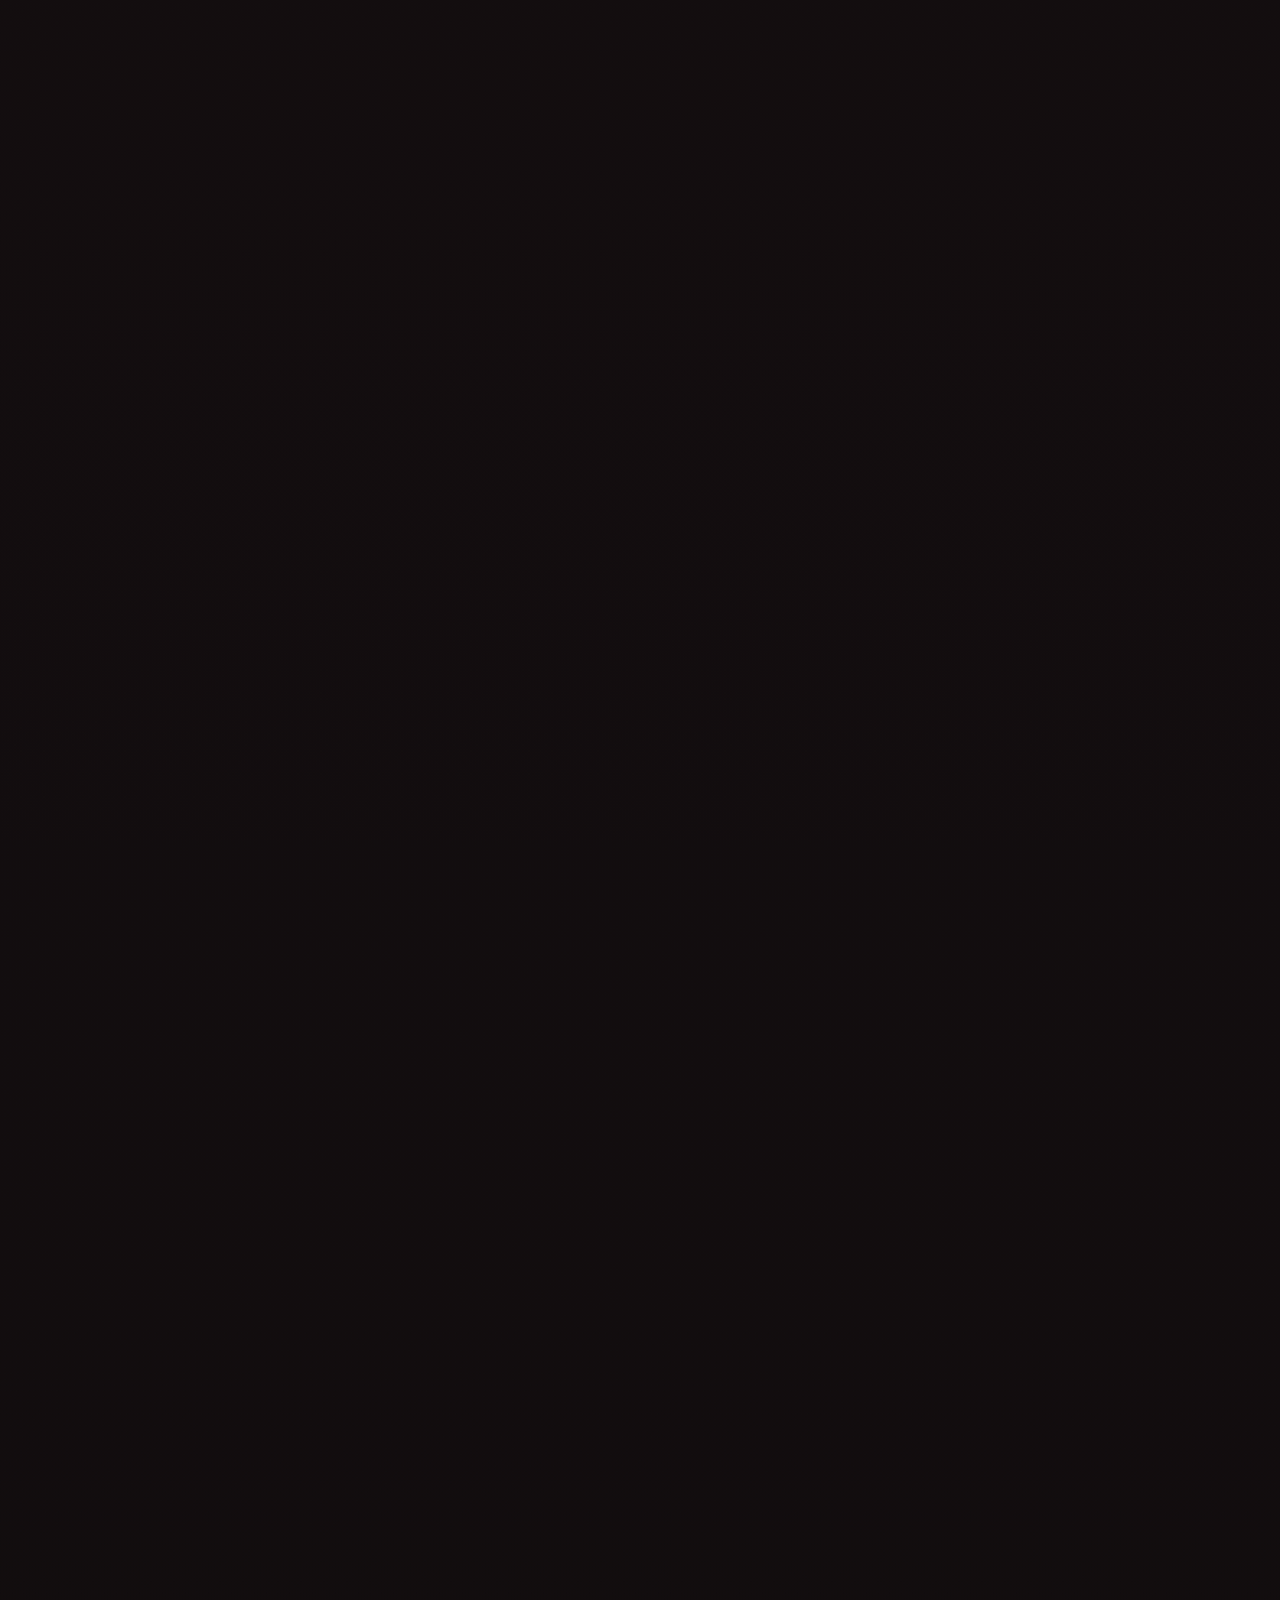
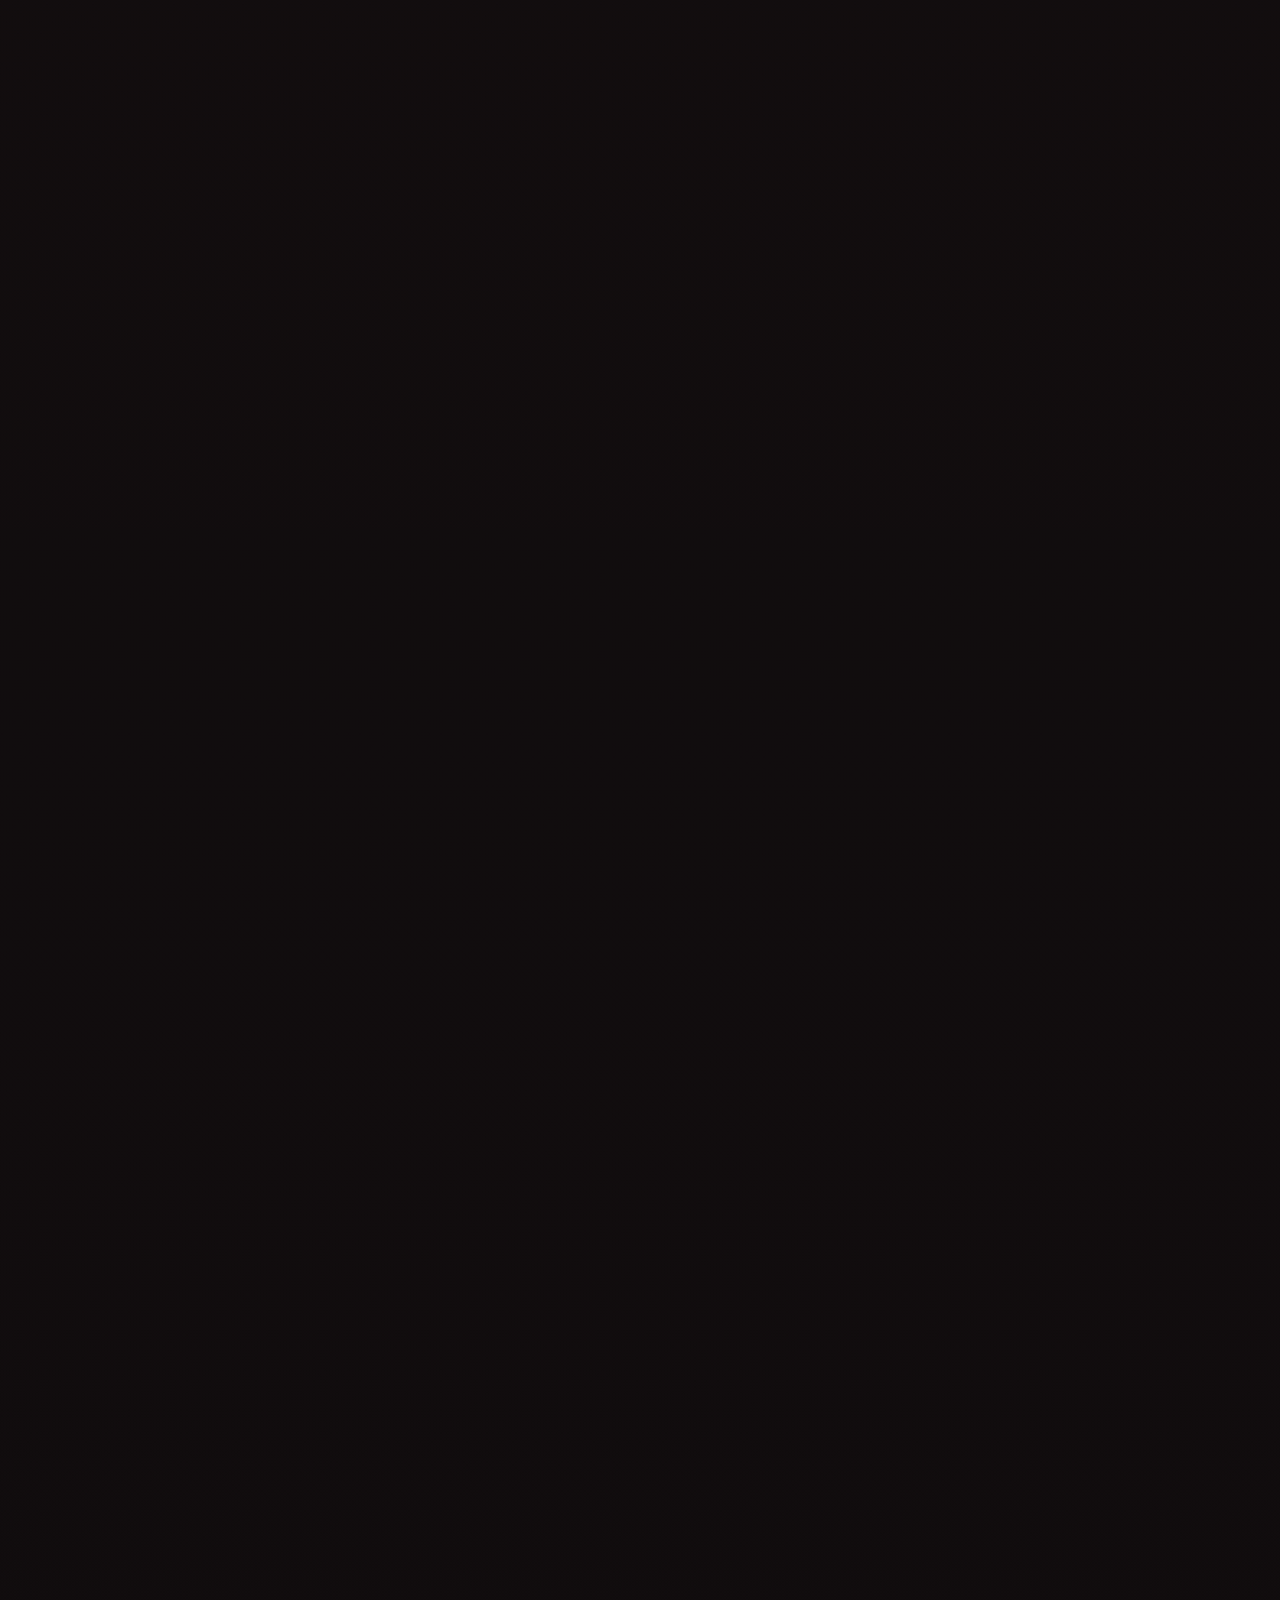
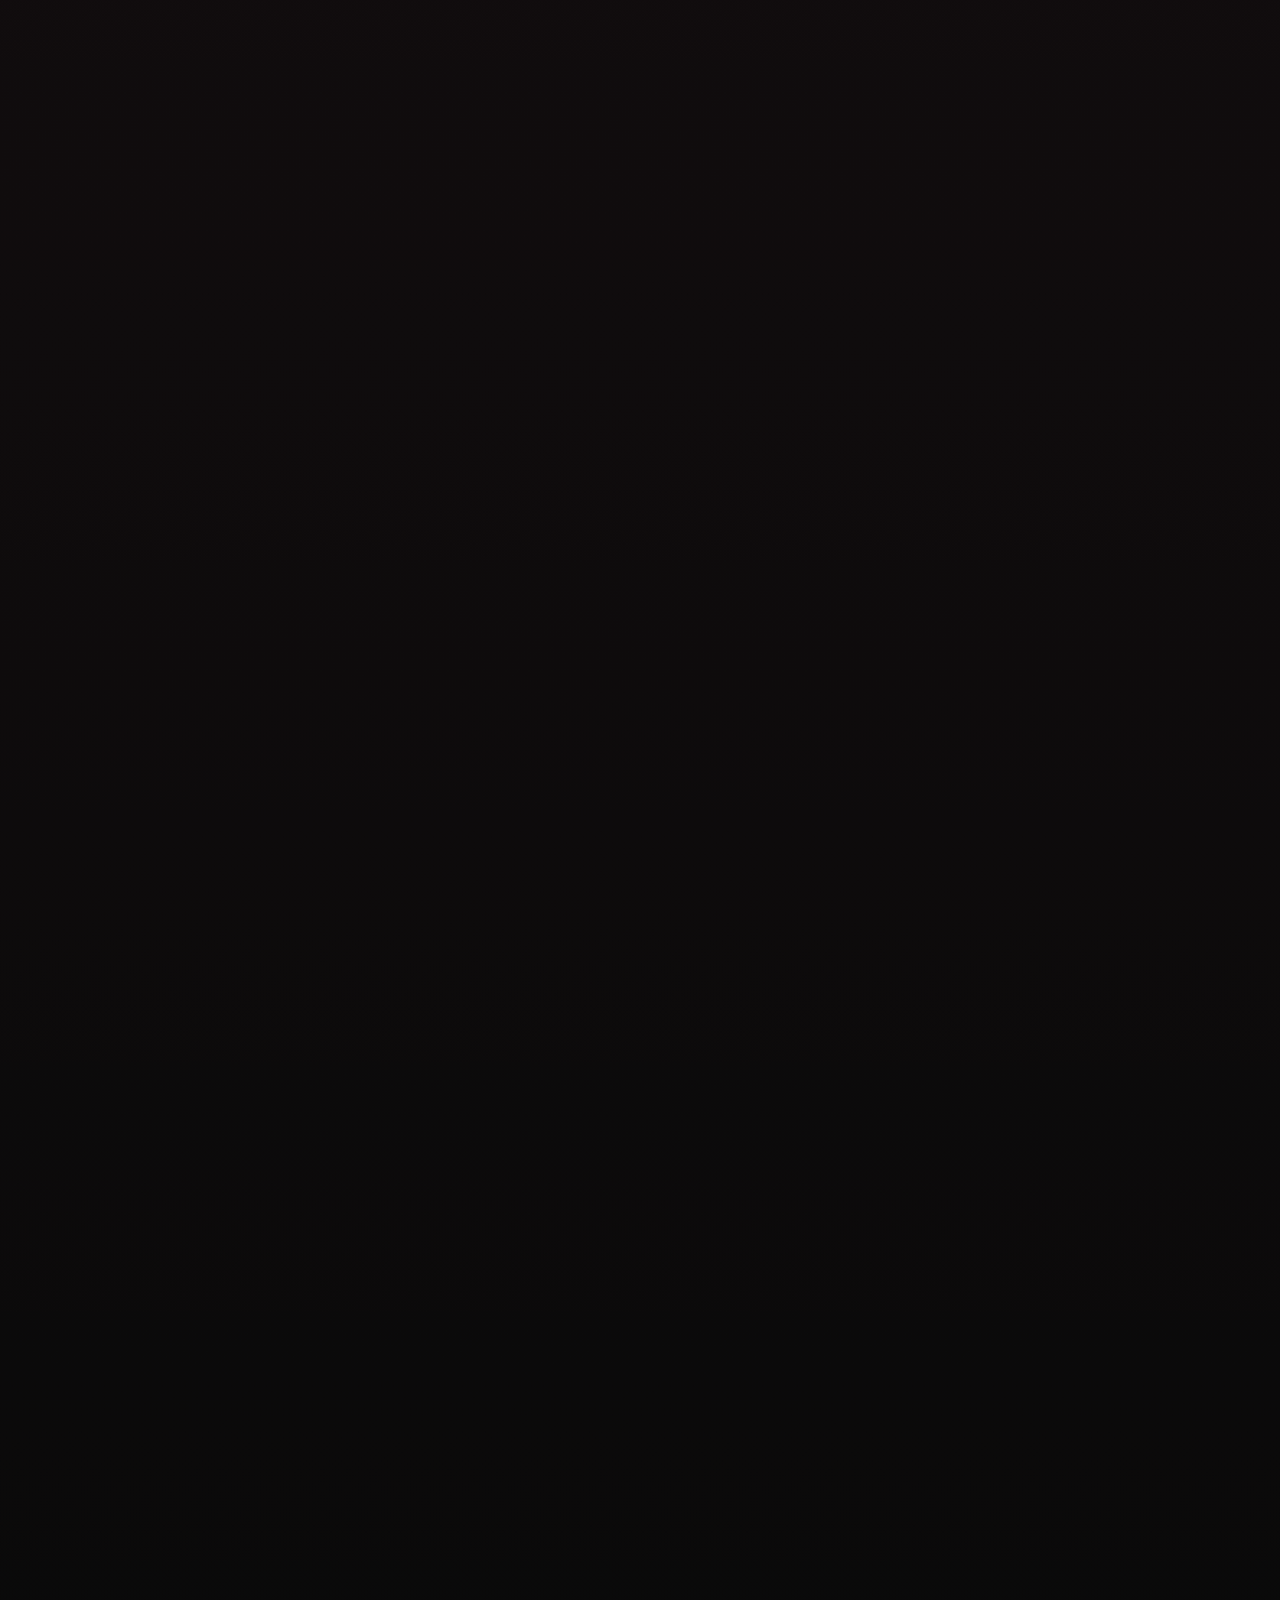
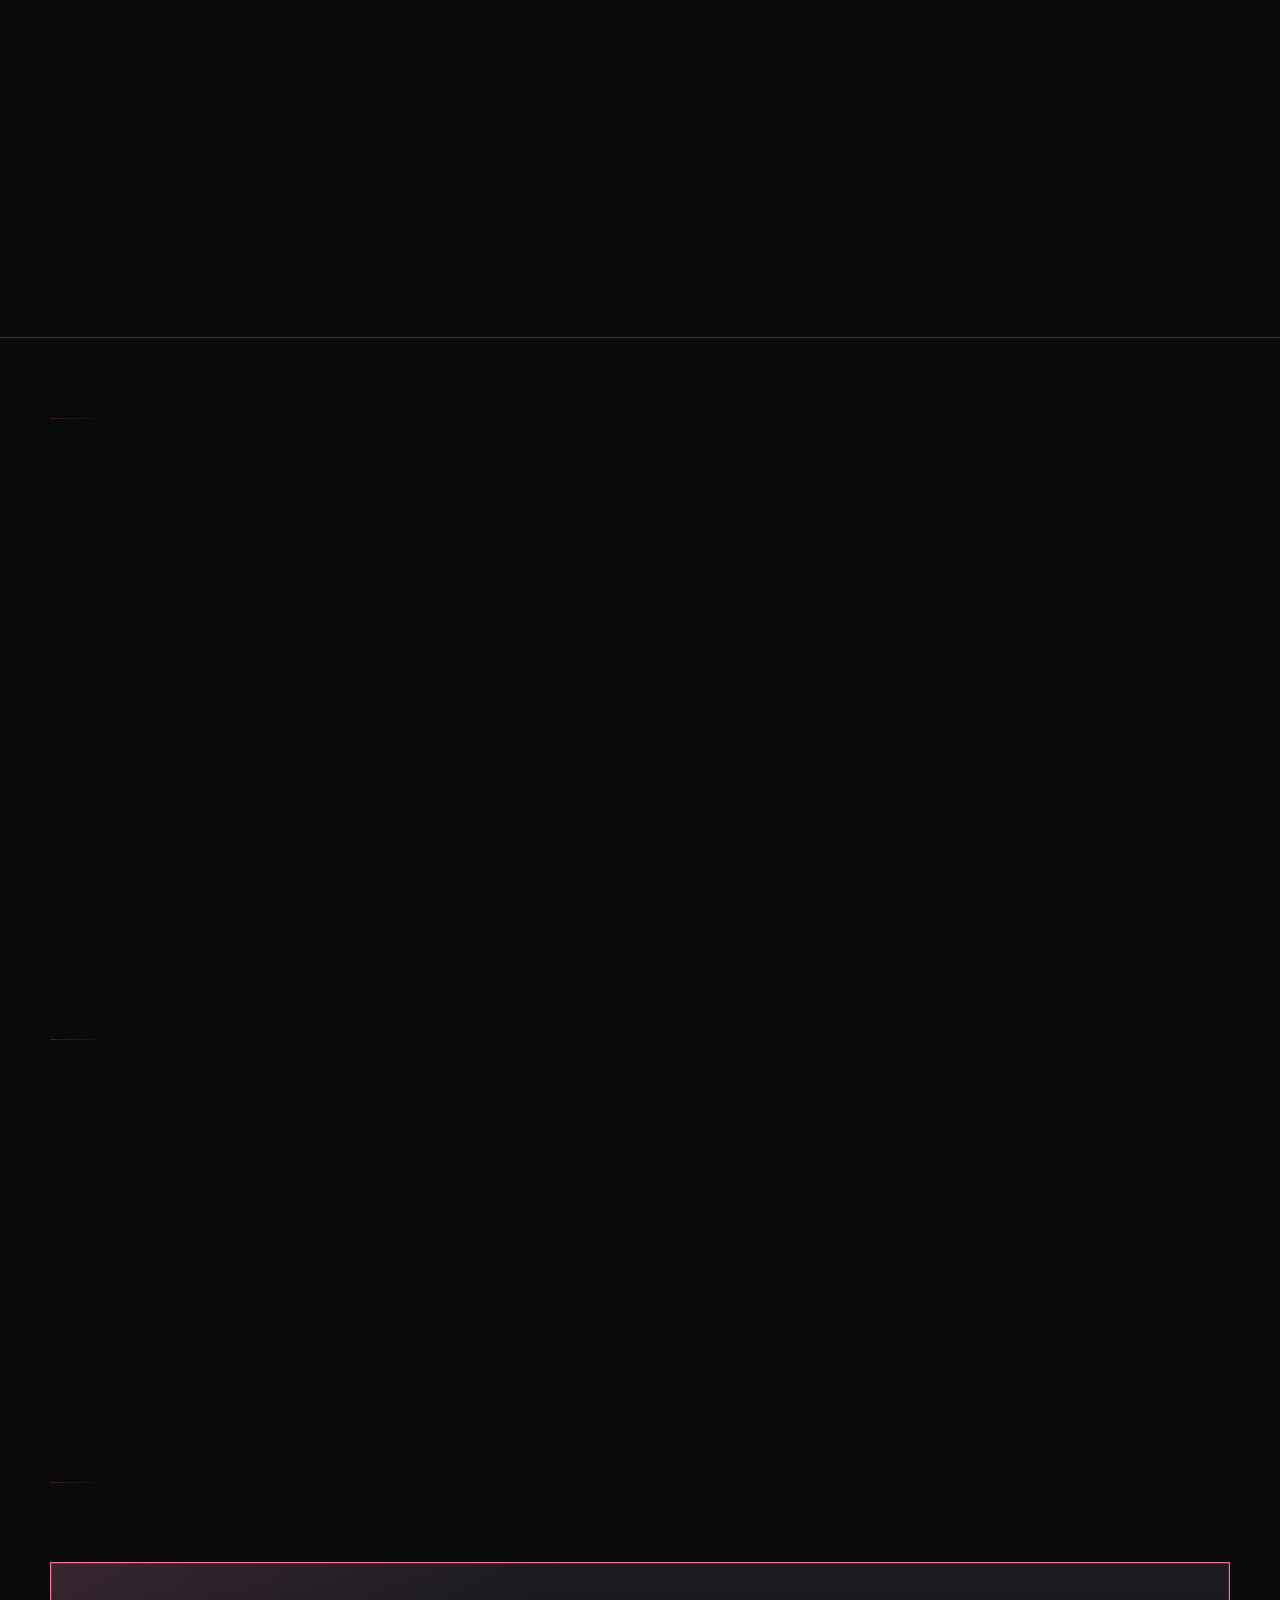
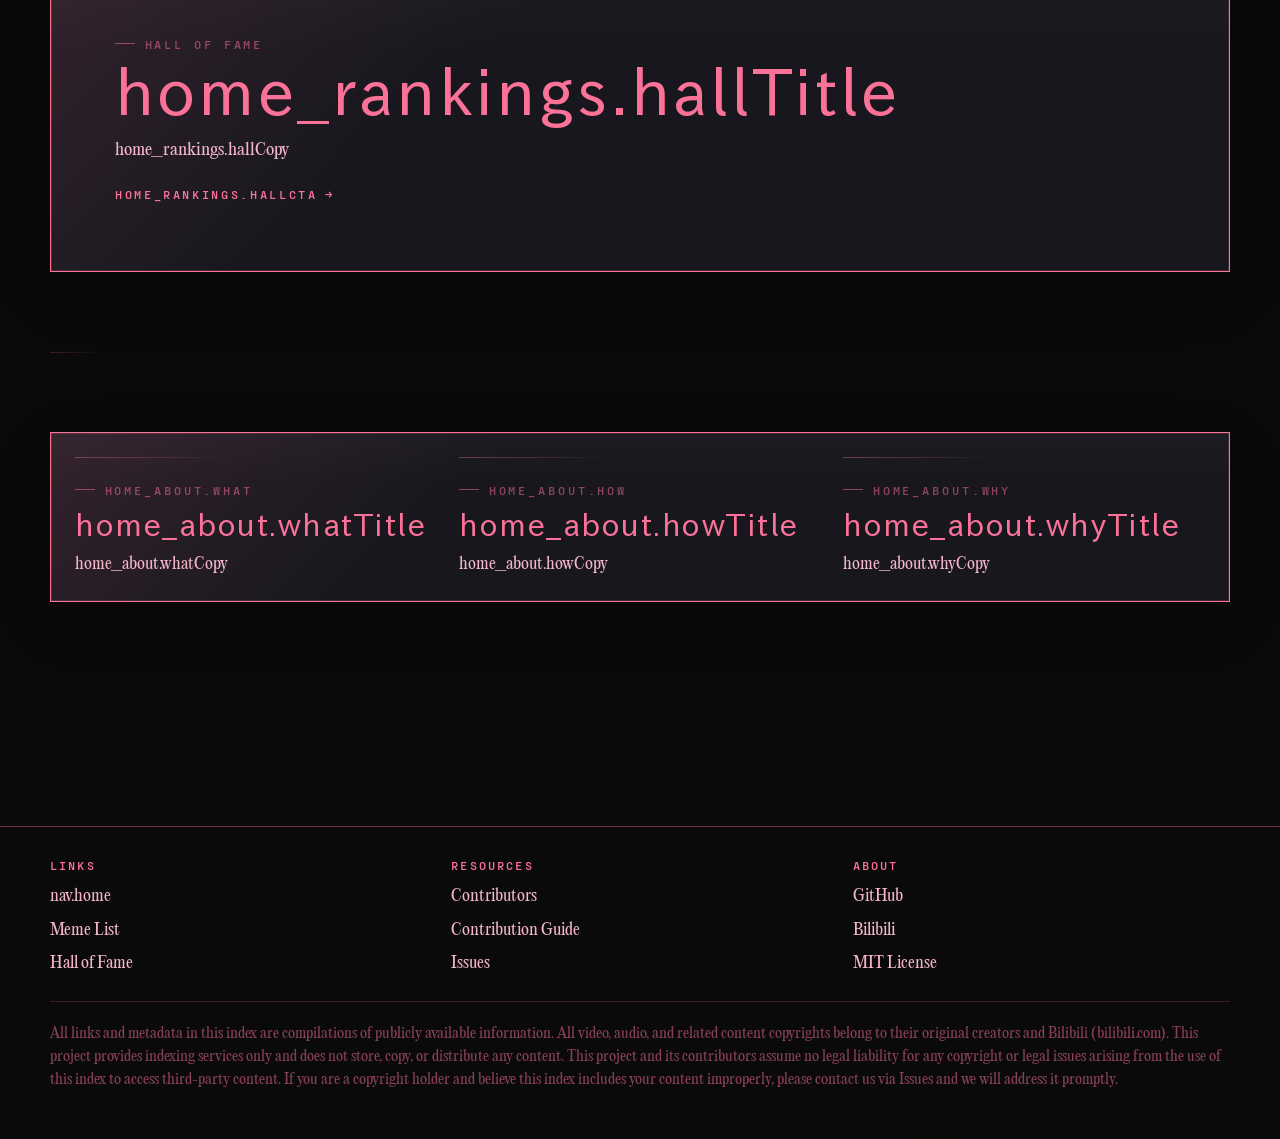
==== commit f3dba083: "feat: refine homepage stair scene decorations" ====
--- a/docs/index.html
+++ b/docs/index.html
@@ -5,304 +5,386 @@
     <meta name="viewport" content="width=device-width, initial-scale=1.0">
     <title data-i18n="pageTitle.home">万恶之源 | The Origin of the Meme</title>
     <meta name="description" content="B站梗文化索引, 社区共建, 修仙等级体系">
-    <link href="https://fonts.googleapis.com/css2?family=Space+Grotesk:wght@400;500;600;700;800&display=swap" rel="stylesheet">
-    <link rel="stylesheet" href="css/style.css?v=4">
+    <script>
+    try {
+        if (localStorage.getItem('hof-theme') === 'day') {
+            document.documentElement.classList.add('theme-contrasted');
+        }
+    } catch (_) {}
+    </script>
+    <link rel="stylesheet" href="css/tokens.css">
+    <link rel="stylesheet" href="css/fonts.css">
+    <link rel="stylesheet" href="css/nav.css">
+    <link rel="stylesheet" href="css/layout.css">
+    <link rel="stylesheet" href="css/motion.css">
+    <link rel="stylesheet" href="css/index.css">
 </head>
-<body>
-    <nav class="nav">
-        <div class="nav-inner">
-            <a href="index.html" class="nav-logo">万恶之源</a>
-            <button class="nav-hamburger" aria-label="菜单">
-                <span></span><span></span><span></span>
+<body class="page-home">
+    <header class="site-head astro-5qrshpxv">
+        <div class="site-head__container astro-5qrshpxv">
+            <div class="sb-logo astro-5qrshpxv">
+                <a href="index.html" class="astro-5qrshpxv" aria-label="万恶之源首页">
+                    <svg class="astro-5qrshpxv" width="48" height="48" viewBox="0 0 49 49" fill="currentColor" xmlns="http://www.w3.org/2000/svg">
+                        <ellipse cx="24.5" cy="24.5" rx="6" ry="8"></ellipse>
+                        <circle cx="24.5" cy="16" r="4"></circle>
+                        <circle cx="22.5" cy="15" r="0.8" fill="#fff"></circle>
+                        <circle cx="26.5" cy="15" r="0.8" fill="#fff"></circle>
+                        <path d="M19 20 L10 14 M18 24 L6 22 M18 28 L6 30 M19 32 L10 38" stroke="currentColor" stroke-width="1.5" fill="none" stroke-linecap="round"></path>
+                        <path d="M30 20 L39 14 M31 24 L43 22 M31 28 L43 30 M30 32 L39 38" stroke="currentColor" stroke-width="1.5" fill="none" stroke-linecap="round"></path>
+                    </svg>
+                    <span class="u-sr-only">万恶之源</span>
+                </a>
+            </div>
+            <button class="sb-toggle js-nav-toggle astro-5qrshpxv" type="button" aria-label="菜单" aria-controls="site-nav" aria-expanded="false">
+                <span></span>
             </button>
-            <ul class="nav-links">
-                <li><a href="memes.html" data-i18n="nav.memes">排行</a></li>
-                <li><a href="index.html#tier-system" data-i18n="nav.tiers">等级体系</a></li>
-                <li><a href="hall-of-fame.html" data-i18n="nav.hall">荣誉殿堂</a></li>
-                <li><a href="contributors.html" data-i18n="nav.contributors">贡献者</a></li>
-                <li><a href="https://github.com/Zw-awa/the-origin-of-the-meme" class="nav-github" target="_blank" rel="noopener">GitHub</a></li>
-                <li class="nav-lang-group">
-                    <button class="nav-lang-btn" data-lang="zh" onclick="switchLang('zh')" title="中文">中</button>
-                    <button class="nav-lang-btn" data-lang="en" onclick="switchLang('en')" title="English">EN</button>
-                    <button class="nav-lang-btn" data-lang="ja" onclick="switchLang('ja')" title="日本語">日</button>
+            <div class="sb-console astro-5qrshpxv" role="presentation">
+                <div class="sb-console__inner js-console astro-5qrshpxv"></div>
+            </div>
+            <nav class="sb-menu js-site-nav astro-5qrshpxv" id="site-nav" aria-label="主导航">
+                <ul class="sb__list astro-5qrshpxv">
+                    <li class="sb__item astro-5qrshpxv"><a href="index.html" class="js-menu-link astro-5qrshpxv"><span class="sb__text astro-5qrshpxv" data-i18n="nav.home">首页</span></a></li>
+                    <li class="sb__item astro-5qrshpxv"><a href="memes.html" class="js-menu-link astro-5qrshpxv"><span class="sb__text astro-5qrshpxv" data-i18n="nav.memes">梗库</span></a></li>
+                    <li class="sb__item astro-5qrshpxv"><a href="hall-of-fame.html" class="js-menu-link astro-5qrshpxv"><span class="sb__text astro-5qrshpxv" data-i18n="nav.hall">荣誉殿堂</span></a></li>
+                    <li class="sb__item astro-5qrshpxv"><a href="contributors.html" class="js-menu-link astro-5qrshpxv"><span class="sb__text astro-5qrshpxv" data-i18n="nav.contributors">贡献者</span></a></li>
+                </ul>
+            </nav>
+            <ul class="sb-socials astro-5qrshpxv">
+                <li class="sb__item astro-5qrshpxv"><a href="https://github.com/Zw-awa" target="_blank" rel="noopener" class="astro-5qrshpxv"><span class="sb__icon sb__icon--codepen astro-5qrshpxv" style="--path: path('M10 0C4.48 0 0 4.58 0 10.25c0 4.53 2.87 8.37 6.84 9.72.5.09.68-.22.68-.49 0-.24-.01-.88-.01-1.73-2.78.62-3.37-1.37-3.37-1.37-.45-1.18-1.11-1.49-1.11-1.49-.91-.63.07-.62.07-.62 1 .07 1.53 1.05 1.53 1.05.89 1.56 2.34 1.11 2.91.85.09-.66.35-1.11.63-1.37-2.22-.26-4.56-1.14-4.56-5.07 0-1.12.39-2.03 1.03-2.75-.1-.26-.45-1.31.1-2.72 0 0 .84-.27 2.75 1.05A9.4 9.4 0 0 1 10 4.95c.85 0 1.71.12 2.51.34 1.91-1.32 2.75-1.05 2.75-1.05.55 1.41.2 2.46.1 2.72.64.72 1.03 1.63 1.03 2.75 0 3.94-2.34 4.81-4.57 5.06.36.32.68.94.68 1.9 0 1.37-.01 2.47-.01 2.81 0 .27.18.59.69.49C17.14 18.62 20 14.78 20 10.25 20 4.58 15.52 0 10 0z');"></span><span class="u-sr-only">GitHub</span></a></li>
+                <li class="sb__item astro-5qrshpxv"><a href="https://space.bilibili.com/327252676" target="_blank" rel="noopener" class="astro-5qrshpxv"><span class="sb__icon sb__icon--linkedin astro-5qrshpxv" style="--path: path('M2.84.18A1.5 1.5 0 0 1 3.9.62l1.95 1.95h4.3l1.95-1.95a1.5 1.5 0 1 1 2.12 2.12l-.16.16h.85a3 3 0 0 1 3 3v6.6a3 3 0 0 1-3 3H1.1a3 3 0 0 1-3-3V5.9a3 3 0 0 1 3-3h.85l-.16-.16A1.5 1.5 0 0 1 2.84.18zM3.5 6.6a.9.9 0 0 0-.9.9v3.6a.9.9 0 0 0 .9.9h.6V6.6h-.6zm9 0v5.4h.6a.9.9 0 0 0 .9-.9V7.5a.9.9 0 0 0-.9-.9h-.6zM5.7 8.1a.9.9 0 0 1 1.8 0v.9a.9.9 0 1 1-1.8 0v-.9zm3.6 0a.9.9 0 0 1 1.8 0v.9a.9.9 0 1 1-1.8 0v-.9z');"></span><span class="u-sr-only">Bilibili</span></a></li>
+            </ul>
+            <ul class="sb-tools astro-5qrshpxv">
+                <li class="sb__item astro-5qrshpxv">
+                    <button class="sb-contrast js-contrast astro-5qrshpxv" type="button" aria-label="切换昼夜主题">
+                        <span class="theme-icon theme-icon--moon"></span>
+                        <span class="theme-icon theme-icon--sun"></span>
+                    </button>
+                </li>
+                <li class="sb__item astro-5qrshpxv">
+                    <div class="sb-language-switch js-language-switch astro-5qrshpxv">
+                        <button class="sb-language-current js-lang-current astro-5qrshpxv" type="button" aria-haspopup="true" aria-expanded="false" aria-label="切换语言">
+                            <span class="sb-language-current__label js-lang-current-label astro-5qrshpxv"></span>
+                            <span class="sb-language-current__caret astro-5qrshpxv">▾</span>
+                        </button>
+                        <div class="sb-language-list astro-5qrshpxv">
+                            <button class="sb-language-option js-lang-option astro-5qrshpxv" type="button" data-lang="zh">中文</button>
+                            <button class="sb-language-option js-lang-option astro-5qrshpxv" type="button" data-lang="en">English</button>
+                            <button class="sb-language-option js-lang-option astro-5qrshpxv" type="button" data-lang="ja">日本語</button>
+                        </div>
+                    </div>
                 </li>
             </ul>
+            <aside class="sb-availability astro-5qrshpxv">
+                <p class="astro-5qrshpxv">
+                    <span class="sb__line astro-5qrshpxv"><span class="sb__text astro-5qrshpxv" data-i18n="nav_shell.title">梗的封神榜</span></span>
+                    <span class="sb__line astro-5qrshpxv"><span class="sb__text astro-5qrshpxv" data-i18n="nav_shell.lead">收录视频最多者 · 上榜 →</span> <a href="https://github.com/Zw-awa/the-origin-of-the-meme/blob/main/CONTRIBUTING.md" target="_blank" rel="noopener" class="astro-5qrshpxv" data-i18n="nav_shell.link">参与贡献</a></span>
+                </p>
+            </aside>
+            <a href="https://github.com/Zw-awa/the-origin-of-the-meme" target="_blank" rel="noopener" class="sb-qr-code js-qr-code astro-5qrshpxv" title="扫码或点击访问项目仓库">
+                <img src="hall-assets/images/qr-code.svg" alt="QR Code" width="72" height="72" class="astro-5qrshpxv">
+            </a>
         </div>
-    </nav>
-
-    <section class="hero">
-        <div class="hero-content">
-            <h1 class="hero-title">万恶之源</h1>
-            <p class="hero-subtitle" data-i18n="hero.subtitle">B站梗文化索引, 社区共建, 修仙等级体系</p>
-            <div class="hero-buttons">
-                <a href="https://github.com/Zw-awa/the-origin-of-the-meme/blob/main/CONTRIBUTING.md" class="btn-neon" target="_blank" rel="noopener" data-i18n="hero.btnPrimary">参与贡献</a>
-                <a href="#rankings" class="btn-muted" data-i18n="hero.btnSecondary">查看排行</a>
-            </div>
-        </div>
-        <div class="hero-scroll">
-            <span data-i18n="hero.scrollHint">向下探索</span>
-            <div class="hero-scroll-arrow"></div>
-        </div>
-    </section>
-
-    <div class="section-divider"></div>
-
-    <section id="stats">
-        <h2 class="section-title gradient-cyan-green" data-i18n="stats.title">数据总览</h2>
-        <p class="section-subtitle" data-i18n="stats.subtitle">每一个数字背后, 都是一段B站传说</p>
-        <div class="stats-grid">
-            <div class="stat-card">
-                <div class="stat-icon">&#9654;</div>
-                <div class="stat-number" data-target="0">0</div>
-                <div class="stat-label" data-i18n="stats.memes">收录梗数</div>
-            </div>
-            <div class="stat-card">
-                <div class="stat-icon">&#9830;</div>
-                <div class="stat-number" data-target="0">0</div>
-                <div class="stat-label" data-i18n="stats.videos">收录视频</div>
-            </div>
-            <div class="stat-card">
-                <div class="stat-icon">&#9733;</div>
-                <div class="stat-number" data-target="0">0</div>
-                <div class="stat-label" data-i18n="stats.contributors">贡献者</div>
-            </div>
-            <div class="stat-card">
-                <div class="stat-icon">&#9813;</div>
-                <div class="stat-number" data-target="0">0</div>
-                <div class="stat-label" data-i18n="stats.hall">荣誉殿堂</div>
-            </div>
-        </div>
-    </section>
-
-    <div class="section-divider"></div>
-
-    <section id="rankings">
-        <h2 class="section-title gradient-purple" data-i18n="rankings.title">梗排行榜</h2>
-        <p class="section-subtitle" data-i18n="rankings.subtitle">社区贡献, 修仙等级自动评定</p>
-        <div class="rankings-list" id="rankings-container">
-            <div class="empty-state">
-                <div class="empty-state-icon">&#9733;</div>
-                <p class="empty-state-text" data-i18n="rankings.empty">暂无数据, 快来贡献第一个梗吧!</p>
-                <a href="https://github.com/Zw-awa/the-origin-of-the-meme/blob/main/CONTRIBUTING.md" class="empty-state-action" target="_blank" rel="noopener" data-i18n="rankings.contribute">参与贡献</a>
-            </div>
-        </div>
-    </section>
-
-    <div class="section-divider"></div>
-
-    <section id="tier-system">
-        <h2 class="section-title gradient-purple" data-i18n="tierSystem.title">修仙等级体系</h2>
-        <p class="section-subtitle" data-i18n="tierSystem.subtitle">收录视频越多, 等级越高, 从杂役弟子到渡劫飞升</p>
-        <div class="tier-system" id="tier-system-container">
-        </div>
-    </section>
-
-    <div class="section-divider"></div>
-
-    <section id="contributors">
-        <h2 class="section-title gradient-pink" data-i18n="contributors_section.title">贡献者殿堂</h2>
-        <p class="section-subtitle" data-i18n="contributors_section.subtitle">每一位贡献者都在为B站梗文化添砖加瓦</p>
-        <div class="contributor-grid" id="contributors-container">
-            <div class="empty-state">
-                <div class="empty-state-icon">&#9733;</div>
-                <p class="empty-state-text" data-i18n="contributors_section.empty">还没有贡献者, 来成为第一个吧!</p>
-                <a href="https://github.com/Zw-awa/the-origin-of-the-meme/blob/main/CONTRIBUTING.md" class="empty-state-action" target="_blank" rel="noopener" data-i18n="contributors_section.contribute">参与贡献</a>
-            </div>
-        </div>
-    </section>
-
-    <footer class="footer">
-        <div class="footer-waves">
-            <svg class="wave wave-1" viewBox="0 0 1440 100" preserveAspectRatio="none">
-                <path d="M0,50 C360,100 720,0 1080,50 C1260,75 1380,25 1440,50 L1440,100 L0,100 Z" fill="rgba(0,161,214,0.04)"/>
-            </svg>
-            <svg class="wave wave-2" viewBox="0 0 1440 100" preserveAspectRatio="none">
-                <path d="M0,30 C240,80 600,20 960,60 C1200,90 1320,40 1440,30 L1440,100 L0,100 Z" fill="rgba(251,114,153,0.03)"/>
-            </svg>
-        </div>
-        <div class="footer-inner">
-            <div class="footer-col">
-                <h3 data-i18n="footer.links">项目链接</h3>
-                <ul>
-                    <li><a href="memes.html" data-i18n="footer.memes">梗列表</a></li>
-                    <li><a href="hall-of-fame.html" data-i18n="footer.hall">荣誉殿堂</a></li>
-                    <li><a href="contributors.html" data-i18n="footer.contributors">贡献者排行</a></li>
-                    <li><a href="https://github.com/Zw-awa/the-origin-of-the-meme" target="_blank" rel="noopener" data-i18n="footer.github">GitHub</a></li>
-                </ul>
-            </div>
-            <div class="footer-col">
-                <h3 data-i18n="footer.resources">相关资源</h3>
-                <ul>
-                    <li><a href="https://github.com/Zw-awa/the-origin-of-the-meme/blob/main/CONTRIBUTING.md" target="_blank" rel="noopener" data-i18n="footer.guide">贡献指南</a></li>
-                    <li><a href="https://github.com/Zw-awa/the-origin-of-the-meme/issues" target="_blank" rel="noopener" data-i18n="footer.issues">问题反馈</a></li>
-                    <li><a href="https://www.bilibili.com" target="_blank" rel="noopener" data-i18n="footer.bilibili">Bilibili</a></li>
-                </ul>
-            </div>
-            <div class="footer-col">
-                <h3 data-i18n="footer.about">关于</h3>
-                <ul>
-                    <li><a href="https://github.com/Zw-awa/the-origin-of-the-meme#%E8%BF%99%E6%98%AF%E4%BB%80%E4%B9%88" target="_blank" rel="noopener" data-i18n="footer.intro">项目介绍</a></li>
-                    <li><a href="https://github.com/Zw-awa/the-origin-of-the-meme/blob/main/LICENSE" target="_blank" rel="noopener" data-i18n="footer.license">MIT License</a></li>
-                </ul>
-            </div>
-        </div>
-        <div class="footer-disclaimer" data-i18n="footer.disclaimer">
-            本索引中的所有链接及元数据均为公开信息的整理与索引。所有视频、音频及相关素材的版权归原作者及哔哩哔哩(bilibili.com)所有。本项目仅提供索引服务, 不进行任何形式的内容存储、复制或分发。
+    </header>
+
+    <main class="page-shell">
+        <section class="home-hero" id="home-hero">
+            <div class="home-hero__danmaku home-hero__danmaku--back" id="home-danmaku-back" aria-hidden="true"></div>
+            <div class="home-hero__danmaku home-hero__danmaku--front" id="home-danmaku-front" aria-hidden="true"></div>
+            <div class="home-hero__frame">
+                <p class="section-head__eyebrow" data-i18n="hero.eyebrow">Bilibili Meme Index</p>
+                <h1 class="home-hero__title">万恶之源</h1>
+                <p class="home-hero__subtitle" data-i18n="hero.subtitle">B站梗文化索引, 社区共建, 修仙等级体系</p>
+                <div class="home-hero__cta">
+                    <a href="memes.html" class="btn btn--solid" data-i18n="hero.btnBrowse">来逛逛</a>
+                    <a href="https://github.com/Zw-awa/the-origin-of-the-meme/blob/main/CONTRIBUTING.md" class="btn" target="_blank" rel="noopener" data-i18n="hero.btnContribute">我要投稿</a>
+                    <a href="hall-of-fame.html" class="btn btn--muted" data-i18n="hero.btnHall">荣誉殿堂</a>
+                </div>
+                <div class="home-hero__meta">
+                    <span data-i18n="hero.meta1">COMMUNITY-DRIVEN</span>
+                    <span data-i18n="hero.meta2">NO ADS</span>
+                    <span data-i18n="hero.meta3">OPEN REPO</span>
+                </div>
+            </div>
+        </section>
+
+        <section class="page-section page-section--tight">
+            <div class="panel">
+                <div class="panel__inner">
+                    <div class="section-head">
+                        <span class="section-head__eyebrow" data-i18n="stats.title">数据总览</span>
+                        <p class="section-head__copy" data-i18n="stats.subtitle">每一个数字背后, 都是一段B站传说</p>
+                    </div>
+                    <div class="stats-grid">
+                        <article class="stat-card">
+                            <span class="stat-card__value" id="stat-total-memes" data-live-number>0</span>
+                            <span class="stat-card__label" data-i18n="stats.memes">收录梗数</span>
+                        </article>
+                        <article class="stat-card">
+                            <span class="stat-card__value" id="stat-total-contributors" data-live-number>0</span>
+                            <span class="stat-card__label" data-i18n="stats.contributors">贡献者</span>
+                        </article>
+                        <article class="stat-card">
+                            <span class="stat-card__value" id="stat-total-videos" data-live-number>0</span>
+                            <span class="stat-card__label" data-i18n="stats.videos">收录视频</span>
+                        </article>
+                    </div>
+                </div>
+            </div>
+        </section>
+
+        <section class="page-section home-tiers">
+            <div class="section-head">
+                <span class="section-head__eyebrow" data-i18n="tierSystem.eyebrow">修仙天梯</span>
+                <h2 class="section-head__title" data-i18n="tierSystem.homeTitle">把梗当作修仙，楼梯就是它的登顶路径。</h2>
+                <p class="section-head__copy" data-i18n="tierSystem.homeCopy">这不是一个“内容很多才成立”的板块。哪怕现在只收录了 1 个梗，等级体系、上升路径和空层级的未来感也应该先被做出来。</p>
+            </div>
+
+            <div class="stair-stage panel">
+                <div class="stair-stage__body" id="js-stair-stage-body">
+                    <div class="stair-scene">
+                        <div class="stair-celestial" aria-label="关于等级体系">
+                            <div class="stair-celestial__stripes" id="js-stair-stripes" aria-hidden="true"></div>
+                            <div class="stair-celestial__text">
+                                <span class="stair-celestial__title" data-i18n="tierSystem.panelTitle">关于 · ABOUT</span>
+                                <p data-i18n="tierSystem.panel1">B 站梗文化索引库</p>
+                                <p data-i18n="tierSystem.panel2">按收录数量自动判定等级</p>
+                                <p data-i18n="tierSystem.panel3">当前数据很少，但体系先成立</p>
+                                <p data-i18n="tierSystem.panel4">以后内容会顺着楼梯往上长</p>
+                            </div>
+                        </div>
+
+                        <div class="stair-masonry" aria-hidden="true">
+                            <div class="stair-masonry__row">
+                                <span></span><span></span><span></span><span></span><span></span><span></span>
+                                <span></span><span></span><span></span><span></span><span></span><span></span>
+                                <span></span><span></span><span></span><span></span>
+                            </div>
+                            <div class="stair-masonry__row stair-masonry__row--offset">
+                                <span></span><span></span><span></span><span></span><span></span>
+                                <span></span><span></span><span></span><span></span><span></span><span></span>
+                                <span></span><span></span><span></span><span></span><span></span><span></span>
+                            </div>
+                            <div class="stair-masonry__row">
+                                <span></span><span></span><span></span><span></span><span></span><span></span>
+                                <span></span><span></span><span></span><span></span><span></span><span></span>
+                                <span></span><span></span><span></span><span></span>
+                            </div>
+                            <div class="stair-masonry__row stair-masonry__row--offset">
+                                <span></span><span></span><span></span><span></span><span></span>
+                                <span></span><span></span><span></span><span></span><span></span><span></span>
+                                <span></span><span></span><span></span><span></span><span></span><span></span>
+                            </div>
+                        </div>
+
+                        <div class="stair-dressing" aria-hidden="true">
+                            <div class="stair-dressing__garden">
+                                <div class="stair-planter stair-planter--bush">
+                                    <div class="stair-planter__foliage">
+                                        <span></span><span></span><span></span><span></span><span></span>
+                                    </div>
+                                    <div class="stair-planter__pot"></div>
+                                </div>
+                                <div class="stair-planter stair-planter--cluster">
+                                    <div class="stair-planter__foliage">
+                                        <span></span><span></span><span></span><span></span><span></span><span></span>
+                                    </div>
+                                    <div class="stair-planter__pot"></div>
+                                </div>
+                                <div class="stair-planter stair-planter--fan">
+                                    <div class="stair-planter__foliage">
+                                        <span></span><span></span><span></span><span></span><span></span>
+                                    </div>
+                                    <div class="stair-planter__pot"></div>
+                                </div>
+                                <div class="stair-planter stair-planter--cluster">
+                                    <div class="stair-planter__foliage">
+                                        <span></span><span></span><span></span><span></span><span></span><span></span>
+                                    </div>
+                                    <div class="stair-planter__pot"></div>
+                                </div>
+                                <div class="stair-planter stair-planter--bush">
+                                    <div class="stair-planter__foliage">
+                                        <span></span><span></span><span></span><span></span><span></span>
+                                    </div>
+                                    <div class="stair-planter__pot"></div>
+                                </div>
+                                <div class="stair-planter stair-planter--reed">
+                                    <div class="stair-planter__foliage">
+                                        <span></span><span></span><span></span><span></span>
+                                    </div>
+                                    <div class="stair-planter__pot"></div>
+                                </div>
+                                <div class="stair-planter stair-planter--fan">
+                                    <div class="stair-planter__foliage">
+                                        <span></span><span></span><span></span><span></span><span></span>
+                                    </div>
+                                    <div class="stair-planter__pot"></div>
+                                </div>
+                                <div class="stair-planter stair-planter--cluster">
+                                    <div class="stair-planter__foliage">
+                                        <span></span><span></span><span></span><span></span><span></span><span></span>
+                                    </div>
+                                    <div class="stair-planter__pot"></div>
+                                </div>
+                                <div class="stair-planter stair-planter--reed">
+                                    <div class="stair-planter__foliage">
+                                        <span></span><span></span><span></span><span></span>
+                                    </div>
+                                    <div class="stair-planter__pot"></div>
+                                </div>
+                            </div>
+                            <div class="stair-cat">
+                                <svg class="stair-cat__svg" viewBox="0 0 220 160" xmlns="http://www.w3.org/2000/svg" aria-hidden="true">
+                                    <defs>
+                                        <linearGradient id="stair-cat-fur-gradient" x1="0" y1="0" x2="0" y2="1">
+                                            <stop class="stair-cat__grad-stop stair-cat__grad-stop--light" offset="0%"/>
+                                            <stop class="stair-cat__grad-stop stair-cat__grad-stop--mid" offset="58%"/>
+                                            <stop class="stair-cat__grad-stop stair-cat__grad-stop--dark" offset="100%"/>
+                                        </linearGradient>
+                                        <linearGradient id="stair-cat-tail-gradient" x1="0" y1="0" x2="1" y2="1">
+                                            <stop class="stair-cat__grad-stop stair-cat__grad-stop--tail-light" offset="0%"/>
+                                            <stop class="stair-cat__grad-stop stair-cat__grad-stop--tail-mid" offset="62%"/>
+                                            <stop class="stair-cat__grad-stop stair-cat__grad-stop--tail-dark" offset="100%"/>
+                                        </linearGradient>
+                                    </defs>
+                                    <g class="stair-cat__tail-group">
+                                        <path class="stair-cat__tail-shape" d="M121 124C136 118 150 108 161 95C170 84 175 70 175 59C175 51 172 47 168 47C164 47 162 54 161 63C159 78 154 93 147 107C141 119 135 129 133 137C132 143 134 148 138 150C143 152 150 149 156 143C167 132 174 120 178 107C181 96 181 87 179 78C177 70 173 67 171 69C169 71 168 76 167 84C165 97 160 110 152 121C146 129 140 133 134 133C129 133 127 130 126 124Z" fill="url(#stair-cat-tail-gradient)"/>
+                                        <path class="stair-cat__tail-patch" d="M170 55C173 53 176 53 178 55C180 58 180 62 178 66C174 63 172 59 170 55Z"/>
+                                        <path class="stair-cat__tail-highlight" d="M153 91C158 82 162 73 164 65C165 61 166 59 168 59C170 60 170 63 169 67C166 77 162 87 156 96C152 102 148 103 147 101C146 99 148 95 153 91Z"/>
+                                    </g>
+                                    <g class="stair-cat__body-group">
+                                        <path class="stair-cat__body-shape" d="M109 152C103 152 97 151 92 149C84 145 78 139 74 129C70 119 69 106 69 91C69 76 71 62 76 52C82 42 93 37 109 37C125 37 136 42 142 52C147 62 149 76 149 91C149 106 148 119 144 129C140 139 134 145 126 149C121 151 115 152 109 152Z" fill="url(#stair-cat-fur-gradient)"/>
+                                        <path class="stair-cat__body-patch" d="M113 146C118 143 123 136 126 127C129 116 129 103 128 90C127 77 125 64 120 54C118 66 117 80 117 95C117 112 116 128 113 146Z"/>
+                                        <path class="stair-cat__neck-shadow" d="M97 78C101 75 106 73 109 73C112 73 117 75 121 78C119 84 118 90 118 97C118 103 118 109 119 115C115 117 112 118 109 118C106 118 103 117 99 115C100 109 100 103 100 97C100 90 99 84 97 78Z"/>
+                                        <path class="stair-cat__spine-line" d="M109 43C109 60 109 77 109 94C109 112 109 130 109 149"/>
+                                        <path class="stair-cat__hip-line stair-cat__hip-line--left" d="M96 137C93 142 92 147 91 151"/>
+                                        <path class="stair-cat__hip-line stair-cat__hip-line--right" d="M122 137C125 142 126 147 127 151"/>
+                                        <path class="stair-cat__body-highlight" d="M123 49C127 58 130 71 131 85C132 99 132 113 129 124C127 133 124 136 121 136C118 135 117 131 119 126C121 116 121 103 120 89C119 74 117 61 114 51C113 47 114 44 117 43C119 43 121 45 123 49Z"/>
+                                        <path class="stair-cat__fur-streak stair-cat__fur-streak--a" d="M101 79C101 91 101 105 100 121"/>
+                                        <path class="stair-cat__fur-streak stair-cat__fur-streak--b" d="M95 84C95 96 95 110 95 126"/>
+                                        <path class="stair-cat__fur-streak stair-cat__fur-streak--c" d="M117 80C118 92 118 106 117 122"/>
+                                        <path class="stair-cat__paw-shape stair-cat__paw-shape--left" d="M94 149C94 144 97 141 101 141C105 141 108 144 108 149V154H94V149Z" fill="url(#stair-cat-fur-gradient)"/>
+                                        <path class="stair-cat__paw-shape stair-cat__paw-shape--right" d="M110 149C110 144 113 141 117 141C121 141 124 144 124 149V154H110V149Z" fill="url(#stair-cat-fur-gradient)"/>
+                                    </g>
+                                    <g class="stair-cat__head-group">
+                                        <path class="stair-cat__ear-shape stair-cat__ear-shape--left" d="M98 44L101 8L108 45Z" fill="url(#stair-cat-fur-gradient)"/>
+                                        <path class="stair-cat__ear-shape stair-cat__ear-shape--right" d="M110 45L117 8L120 44Z" fill="url(#stair-cat-fur-gradient)"/>
+                                        <path class="stair-cat__head-shape" d="M109 77C101 77 95 71 95 63C95 55 101 49 109 49C117 49 123 55 123 63C123 71 117 77 109 77Z" fill="url(#stair-cat-fur-gradient)"/>
+                                        <path class="stair-cat__face-patch" d="M109 75C103 75 99 71 99 65C99 59 103 55 109 55C115 55 119 59 119 65C119 71 115 75 109 75Z"/>
+                                        <path class="stair-cat__head-highlight" d="M117 53C119 56 120 60 120 64C120 67 119 70 117 71C115 72 114 71 114 68C114 64 113 59 111 54C110 51 111 49 113 49C114 49 116 50 117 53Z"/>
+                                        <path class="stair-cat__head-seam" d="M96 65C99 67 104 68 109 68C114 68 119 67 122 65"/>
+                                    </g>
+                                </svg>
+                            </div>
+                        </div>
+
+                        <div class="stair-stairs" id="js-stair-canvas"></div>
+
+                        <div class="tier-plate" id="js-tier-plate">
+                            <span class="tier-plate__num"></span>
+                            <span class="tier-plate__name"></span>
+                            <span class="tier-plate__range"></span>
+                            <div class="tier-plate__body"></div>
+                        </div>
+                    </div>
+                </div>
+            </div>
+        </section>
+
+        <section class="page-section home-rankings">
+            <div class="section-head">
+                <span class="section-head__eyebrow" data-i18n="rankings.title">梗排行榜</span>
+                <h2 class="section-head__title" data-i18n="home_rankings.title">先把“榜单的腔调”做出来，再等更多梗上榜。</h2>
+                <p class="section-head__copy" data-i18n="home_rankings.copy">当前条目不够多时，不补伪数据。只保留真实榜单，再用占位行告诉访问者这个体系会继续长。</p>
+            </div>
+            <div class="panel">
+                <div class="panel__inner">
+                    <div class="home-ranking-list" id="home-ranking-list"></div>
+                </div>
+            </div>
+        </section>
+
+        <section class="page-section home-contributors">
+            <div class="section-head">
+                <span class="section-head__eyebrow" data-i18n="contributors_section.title">贡献者殿堂</span>
+                <h2 class="section-head__title" data-i18n="contributors_section.homeTitle">现在人少没关系，先把“被记录”的感觉做对。</h2>
+                <p class="section-head__copy" data-i18n="contributors_section.homeCopy">首轮施工要保证哪怕只有一位贡献者，这一段也足够像一面共建者墙，而不是空白占位。</p>
+            </div>
+            <div class="home-contributors__grid" id="home-contributors-grid"></div>
+        </section>
+
+        <section class="page-section home-hall">
+            <a href="hall-of-fame.html" class="home-hall-card panel">
+                <div class="panel__inner">
+                    <span class="section-head__eyebrow" data-i18n="nav.hall">荣誉殿堂</span>
+                    <h2 class="home-hall-card__title" data-i18n="home_rankings.hallTitle">当某个梗真正封神，它不该只在榜单里被看见。</h2>
+                    <p class="home-hall-card__copy" data-i18n="home_rankings.hallCopy">Hall of Fame 继续承担“世界观最重”的展示任务。首页只负责把人引过去，把气质托住。</p>
+                    <span class="home-hall-card__cta link-arrow" data-i18n="home_rankings.hallCta">Enter the Hall</span>
+                </div>
+            </a>
+        </section>
+
+        <section class="page-section home-about">
+            <div class="panel">
+                <div class="panel__inner home-about__grid">
+                    <article>
+                        <span class="section-head__eyebrow" data-i18n="home_about.what">是什么</span>
+                        <h2 class="home-about__title" data-i18n="home_about.whatTitle">这是一个给 B 站梗留档的索引站。</h2>
+                        <p data-i18n="home_about.whatCopy">它不是内容农场，也不是流量入口。它只是把梗名、出处、视频和贡献者记录下来，让后来的人还能追到源头。</p>
+                    </article>
+                    <article>
+                        <span class="section-head__eyebrow" data-i18n="home_about.how">怎么做</span>
+                        <h2 class="home-about__title" data-i18n="home_about.howTitle">数据跟着社区长，页面先把框架撑起来。</h2>
+                        <p data-i18n="home_about.howCopy">当前数据很小，所以首轮施工重点放在壳层、结构、主题切换和空状态。内容会慢慢积累，但网页不能等内容够多了才开始精致。</p>
+                    </article>
+                    <article>
+                        <span class="section-head__eyebrow" data-i18n="home_about.why">为什么</span>
+                        <h2 class="home-about__title" data-i18n="home_about.whyTitle">因为“梗”本来就值得被认真保存。</h2>
+                        <p data-i18n="home_about.whyCopy">今天看似零碎的经典句子、鬼畜桥段和评论弹幕，几年后都会变成一代人的互联网记忆。</p>
+                    </article>
+                </div>
+            </div>
+        </section>
+    </main>
+
+    <footer class="site-foot">
+        <div class="site-foot__inner">
+            <div class="site-foot__top">
+                <section>
+                    <h3 class="site-foot__title" data-i18n="footer.links">项目链接</h3>
+                    <ul class="site-foot__list">
+                        <li><a href="index.html" data-i18n="nav.home">首页</a></li>
+                        <li><a href="memes.html" data-i18n="footer.memes">梗列表</a></li>
+                        <li><a href="hall-of-fame.html" data-i18n="footer.hall">荣誉殿堂</a></li>
+                    </ul>
+                </section>
+                <section>
+                    <h3 class="site-foot__title" data-i18n="footer.resources">相关资源</h3>
+                    <ul class="site-foot__list">
+                        <li><a href="contributors.html" data-i18n="footer.contributors">贡献者排行</a></li>
+                        <li><a href="https://github.com/Zw-awa/the-origin-of-the-meme/blob/main/CONTRIBUTING.md" target="_blank" rel="noopener" data-i18n="footer.guide">贡献指南</a></li>
+                        <li><a href="https://github.com/Zw-awa/the-origin-of-the-meme/issues" target="_blank" rel="noopener" data-i18n="footer.issues">问题反馈</a></li>
+                    </ul>
+                </section>
+                <section>
+                    <h3 class="site-foot__title" data-i18n="footer.about">关于</h3>
+                    <ul class="site-foot__list">
+                        <li><a href="https://github.com/Zw-awa/the-origin-of-the-meme" target="_blank" rel="noopener" data-i18n="footer.github">GitHub</a></li>
+                        <li><a href="https://www.bilibili.com" target="_blank" rel="noopener" data-i18n="footer.bilibili">Bilibili</a></li>
+                        <li><a href="https://github.com/Zw-awa/the-origin-of-the-meme/blob/main/LICENSE" target="_blank" rel="noopener" data-i18n="footer.license">MIT License</a></li>
+                    </ul>
+                </section>
+            </div>
+            <div class="site-foot__disclaimer" data-i18n="footer.disclaimer">
+                本索引中的所有链接及元数据均为公开信息的整理与索引。所有视频、音频及相关素材的版权归原作者及哔哩哔哩(bilibili.com)所有。本项目仅提供索引服务, 不进行任何形式的内容存储、复制或分发。
+            </div>
         </div>
     </footer>
 
     <script src="js/i18n.js"></script>
     <script src="js/data.js"></script>
-    <script>
-    (function () {
-        Promise.all([loadData(), loadFullData()]).then(function (results) {
-            var data = results[0];
-            var fullData = results[1];
-            var fullMap = {};
-            if (fullData && fullData.memes) {
-                fullData.memes.forEach(function (m) { fullMap[m.id] = m; });
-            }
-            data.memes.forEach(function (meme) {
-                var full = fullMap[meme.id];
-                if (full) {
-                    meme.description = full.description;
-                    meme.tags = full.tags;
-                    meme.aliases = full.aliases;
-                }
-            });
-            renderStats(data);
-            renderRankings(data);
-            renderTierSystem();
-            renderContributors(data);
-            initStatCounters();
-            initTierSystem();
-            initContributorMagnetics();
-            initRankingHover();
-        });
-
-        function renderStats(data) {
-            var stats = data.stats;
-            var cards = document.querySelectorAll('.stat-card .stat-number');
-            if (cards.length >= 4) {
-                cards[0].setAttribute('data-target', stats.total_memes);
-                cards[1].setAttribute('data-target', stats.total_videos);
-                cards[2].setAttribute('data-target', stats.total_contributors);
-                cards[3].setAttribute('data-target', stats.hall_of_fame_count);
-            }
-        }
-
-        function renderRankings(data) {
-            var container = document.getElementById('rankings-container');
-            var memes = data.memes;
-            if (!memes || memes.length === 0) return;
-
-            container.innerHTML = '';
-            memes.forEach(function (meme, i) {
-                var rank = i + 1;
-                var rankClass = '';
-                if (rank === 1) rankClass = ' rank-1';
-                else if (rank === 2) rankClass = ' rank-2';
-                else if (rank === 3) rankClass = ' rank-3';
-
-                var desc = meme.description || '';
-                var tags = meme.tags || [];
-                var tagsHtml = '';
-                if (tags.length > 0) {
-                    tagsHtml = '<div class="ranking-card-tags">' +
-                        tags.map(function (t) { return '<span class="ranking-card-tag">' + escapeHtml(t) + '</span>'; }).join('') +
-                        '</div>';
-                }
-
-                var tierIdx = getTierIndex(meme.tier);
-
-                var card = document.createElement('div');
-                card.className = 'ranking-card' + rankClass;
-                card.setAttribute('data-tier', tierIdx);
-                card.setAttribute('data-meme-id', meme.id);
-                card.innerHTML =
-                    '<div class="rank-number">#' + rank + '</div>' +
-                    '<div class="ranking-card-main">' +
-                        '<div class="ranking-card-name">' + escapeHtml(meme.id) + '</div>' +
-                        (desc ? '<div class="ranking-card-desc">' + escapeHtml(desc) + '</div>' : '') +
-                        tagsHtml +
-                    '</div>' +
-                    '<div class="ranking-card-right">' +
-                        buildTierBadge(meme.tier) +
-                        '<div class="ranking-card-count">' + formatNumber(meme.submissions) + ' ' + t('common.submissions_unit') + '</div>' +
-                    '</div>';
-                container.appendChild(card);
-            });
-        }
-
-        function renderTierSystem() {
-            var container = document.getElementById('tier-system-container');
-            var tiers = [
-                { name: '杂役弟子', range: '0 ~ 2', idx: 0 },
-                { name: '练气期', range: '3 ~ 5', idx: 1 },
-                { name: '筑基期', range: '6 ~ 10', idx: 2 },
-                { name: '金丹期', range: '11 ~ 20', idx: 3 },
-                { name: '元婴期', range: '21 ~ 35', idx: 4 },
-                { name: '化神期', range: '36 ~ 50', idx: 5 },
-                { name: '练虚期', range: '51 ~ 75', idx: 6 },
-                { name: '合体期', range: '76 ~ 100', idx: 7 },
-                { name: '大乘期', range: '101 ~ 149', idx: 8 },
-                { name: '渡劫飞升', range: '150+', idx: 9 }
-            ];
-
-            var maxTier = 9;
-            container.innerHTML = '';
-
-            tiers.forEach(function (tier) {
-                var barWidth = ((tier.idx + 1) / (maxTier + 1)) * 100;
-                var pulseClass = (tier.idx >= 7) ? ' pulse' : '';
-
-                var entry = document.createElement('div');
-                entry.className = 'tier-entry' + pulseClass;
-                entry.innerHTML =
-                    '<div class="tier-indicator tier-' + tier.idx + '"></div>' +
-                    '<div class="tier-info">' +
-                        '<span class="tier-name">' + escapeHtml(tier.name) + '</span>' +
-                        '<span class="tier-range">' + tier.range + ' ' + t('common.submissions_unit') + '</span>' +
-                        '<span class="tier-label">' + escapeHtml(t('tier_labels.' + tier.name) || '') + '</span>' +
-                        '<div class="tier-energy-bar-wrap">' +
-                            '<div class="tier-energy-bar tier-bar-' + tier.idx + '" data-width="' + barWidth.toFixed(0) + '" style="background:var(--tier-' + tier.idx + ');"></div>' +
-                        '</div>' +
-                    '</div>';
-                container.appendChild(entry);
-            });
-
-            if (tiers.length >= 10) {
-                var lastBar = container.querySelector('.tier-bar-9');
-                if (lastBar) {
-                    lastBar.style.background = 'linear-gradient(90deg, #ff0000, #ff8800, #ffff00, #00ff00, #0088ff, #8800ff, #ff0088)';
-                    lastBar.style.backgroundSize = '200% 100%';
-                    lastBar.style.animation = 'rainbowShift 3s linear infinite';
-                }
-            }
-        }
-
-        function renderContributors(data) {
-            var container = document.getElementById('contributors-container');
-            var contributors = data.contributors;
-            if (!contributors || contributors.length === 0) return;
-
-            container.innerHTML = '';
-            contributors.forEach(function (c) {
-                var card = document.createElement('div');
-                card.className = 'contributor-card';
-                card.innerHTML =
-                    '<img class="contributor-avatar" src="https://github.com/' + escapeHtml(c.github) + '.png" alt="' + escapeHtml(c.github) + '" loading="lazy" onerror="this.src=\'data:image/svg+xml,%3Csvg xmlns=%22http://www.w3.org/2000/svg%22 viewBox=%220 0 80 80%22%3E%3Crect fill=%22%231a1a28%22 width=%2280%22 height=%2280%22/%3E%3Ctext fill=%22%238888aa%22 x=%2240%22 y=%2245%22 text-anchor=%22middle%22 font-size=%2220%22%3E' + escapeHtml(c.github.charAt(0).toUpperCase()) + '%3C/text%3E%3C/svg%3E\'">' +
-                    '<div class="contributor-username">' + escapeHtml(c.github) + '</div>' +
-                    '<div class="contributor-title-badge ' + getContributorTierClass(c.title) + '">' + escapeHtml(c.title) + '</div>' +
-                    '<div class="contributor-count">' + formatNumber(c.count) + ' ' + t('common.contributions_unit') + '</div>';
-                card.addEventListener('click', function () {
-                    window.open('https://github.com/' + encodeURIComponent(c.github), '_blank', 'noopener');
-                });
-                container.appendChild(card);
-            });
-        }
-    })();
-    </script>
-    <script src="js/main.js"></script>
+    <script src="js/nav.js"></script>
+    <script src="js/motion.js"></script>
+    <script type="module" src="js/index.js"></script>
 </body>
 </html>
--- a/docs/css/tokens.css
+++ b/docs/css/tokens.css
@@ -0,0 +1,74 @@
+:root {
+  --color-primary: #0a0a0a;
+  --color-secondary: #fb7299;
+  --color-shadow: rgba(251, 114, 153, 0.12);
+  --color-halo: rgba(251, 114, 153, 0.24);
+  --color-dim: rgba(251, 114, 153, 0.52);
+  --surface-1: #111115;
+  --surface-2: #17171d;
+  --surface-3: #1d1e25;
+  --surface-4: #23252e;
+  --line-soft: rgba(251, 114, 153, 0.18);
+  --line-strong: rgba(251, 114, 153, 0.4);
+  --ink-strong: #ffe1e9;
+  --ink-soft: #f4b5c9;
+  --color-white: #f5f5f0;
+
+  --font-display: 'LXGWNeoXiHei', "PingFang SC", "Microsoft YaHei", sans-serif;
+  --font-mono: 'Fraktion Mono', ui-monospace, "SFMono-Regular", Consolas, monospace;
+  --font-editorial: 'Editorial New', Georgia, serif;
+  --font-bigger: 'Bigger Display', 'LXGWNeoXiHei', sans-serif;
+
+  --space-2xs: 0.25rem;
+  --space-xs: 0.5rem;
+  --space-sm: 0.875rem;
+  --space-md: 1.5rem;
+  --space-lg: 3rem;
+  --space-xl: 5rem;
+  --space-2xl: 8rem;
+
+  --radius-sm: 0.75rem;
+  --radius-md: 1.25rem;
+  --radius-lg: 2rem;
+  --radius-pill: 999px;
+  --border-width: 1px;
+  --border-color: var(--color-secondary);
+
+  --ease-expo: cubic-bezier(.86, 0, .07, 1);
+  --ease-spring: cubic-bezier(.22, 1, .36, 1);
+  --duration-fast: 0.22s;
+  --duration-normal: 0.48s;
+  --duration-slow: 0.9s;
+
+  --content-width: 1180px;
+  --content-narrow: 760px;
+  --nav-height: 72px;
+
+  --tier-0: #7f6371;
+  --tier-1: #b66a83;
+  --tier-2: #d06f73;
+  --tier-3: #df8561;
+  --tier-4: #dea150;
+  --tier-5: #d3b14c;
+  --tier-6: #aeb656;
+  --tier-7: #76b26f;
+  --tier-8: #4aac96;
+  --tier-9: #2ca9d8;
+}
+
+html.theme-contrasted {
+  --color-primary: #f5f5f0;
+  --color-secondary: #00a1d6;
+  --color-shadow: rgba(0, 161, 214, 0.12);
+  --color-halo: rgba(0, 161, 214, 0.2);
+  --color-dim: rgba(0, 161, 214, 0.56);
+  --surface-1: #ffffff;
+  --surface-2: #edf6f9;
+  --surface-3: #deeff5;
+  --surface-4: #d0e8f0;
+  --line-soft: rgba(0, 161, 214, 0.16);
+  --line-strong: rgba(0, 161, 214, 0.36);
+  --ink-strong: #072836;
+  --ink-soft: #2a6f88;
+  --color-white: #ffffff;
+}
--- a/docs/css/fonts.css
+++ b/docs/css/fonts.css
@@ -0,0 +1,47 @@
+@font-face {
+  font-family: 'LXGWNeoXiHei';
+  src: url('../hall-assets/fonts/LXGWNeoXiHei.woff2') format('woff2');
+  font-weight: 400;
+  font-style: normal;
+  font-display: swap;
+}
+
+@font-face {
+  font-family: 'Bigger Display';
+  src: url('../hall-assets/fonts/Bigger-Display.woff2') format('woff2');
+  font-weight: 700;
+  font-style: normal;
+  font-display: swap;
+}
+
+@font-face {
+  font-family: 'Fraktion Mono';
+  src: url('../hall-assets/fonts/PPFraktionMono-Regular.woff2') format('woff2');
+  font-weight: 400;
+  font-style: normal;
+  font-display: swap;
+}
+
+@font-face {
+  font-family: 'Fraktion Mono';
+  src: url('../hall-assets/fonts/PPFraktionMono-Bold.woff2') format('woff2');
+  font-weight: 700;
+  font-style: normal;
+  font-display: swap;
+}
+
+@font-face {
+  font-family: 'Editorial New';
+  src: url('../hall-assets/fonts/PPEditorialNew-Regular.woff2') format('woff2');
+  font-weight: 400;
+  font-style: normal;
+  font-display: swap;
+}
+
+@font-face {
+  font-family: 'Editorial New';
+  src: url('../hall-assets/fonts/PPEditorialNew-Ultralight.woff2') format('woff2');
+  font-weight: 200;
+  font-style: normal;
+  font-display: swap;
+}
--- a/docs/css/nav.css
+++ b/docs/css/nav.css
@@ -0,0 +1,760 @@
+.site-head.astro-5qrshpxv {
+  position: sticky;
+  top: 0;
+  z-index: 40;
+  width: 100%;
+  border-bottom: 1px solid var(--color-secondary);
+  background: color-mix(in srgb, var(--color-primary) 90%, transparent);
+  backdrop-filter: blur(20px);
+}
+
+.site-head__container.astro-5qrshpxv {
+  display: flex;
+  flex-direction: row;
+  align-items: stretch;
+  justify-content: space-between;
+  width: 100%;
+  height: 6rem;
+}
+
+.site-head.astro-5qrshpxv .sb-logo.astro-5qrshpxv,
+.site-head.astro-5qrshpxv .sb-toggle.astro-5qrshpxv {
+  width: 6rem;
+  min-width: 6rem;
+  border-right: 1px solid var(--color-secondary);
+}
+
+.site-head.astro-5qrshpxv .sb-logo.astro-5qrshpxv a.astro-5qrshpxv,
+.site-head.astro-5qrshpxv .sb-toggle.astro-5qrshpxv {
+  display: flex;
+  align-items: center;
+  justify-content: center;
+  width: 100%;
+  height: 100%;
+}
+
+.site-head.astro-5qrshpxv .sb-logo.astro-5qrshpxv svg.astro-5qrshpxv {
+  display: block;
+  width: 3rem;
+  height: 3rem;
+  color: var(--color-secondary);
+}
+
+.site-head.astro-5qrshpxv .sb-toggle.astro-5qrshpxv {
+  display: none;
+  appearance: none;
+  background: none;
+  border-top: 0;
+  border-left: 0;
+  border-bottom: 0;
+  color: var(--color-secondary);
+}
+
+.site-head.astro-5qrshpxv .sb-toggle.astro-5qrshpxv span,
+.site-head.astro-5qrshpxv .sb-toggle.astro-5qrshpxv::before,
+.site-head.astro-5qrshpxv .sb-toggle.astro-5qrshpxv::after {
+  content: '';
+  display: block;
+  width: 22px;
+  height: 1px;
+  background: currentColor;
+  transition: transform .25s cubic-bezier(.22,1,.36,1), opacity .25s ease;
+}
+
+.site-head.astro-5qrshpxv .sb-toggle.astro-5qrshpxv span {
+  margin: 6px 0;
+}
+
+.site-head.astro-5qrshpxv .sb-toggle.astro-5qrshpxv.is-open::before {
+  transform: translateY(7px) rotate(45deg);
+}
+
+.site-head.astro-5qrshpxv .sb-toggle.astro-5qrshpxv.is-open span {
+  opacity: 0;
+}
+
+.site-head.astro-5qrshpxv .sb-toggle.astro-5qrshpxv.is-open::after {
+  transform: translateY(-7px) rotate(-45deg);
+}
+
+.site-head.astro-5qrshpxv .sb-console.astro-5qrshpxv {
+  display: flex;
+  flex-direction: column;
+  align-items: flex-start;
+  justify-content: flex-end;
+  margin: 0 auto 0 0;
+  padding: 1.5rem;
+  color: var(--color-dim);
+  font: 400 8px/1.4 var(--font-mono);
+  letter-spacing: .16em;
+  text-transform: uppercase;
+  white-space: pre-line;
+}
+
+.site-head.astro-5qrshpxv .sb-console__inner.astro-5qrshpxv {
+  display: flex;
+  flex-direction: column;
+  align-items: flex-start;
+  justify-content: flex-end;
+  min-height: 5.6em;
+  overflow: hidden;
+}
+
+.site-head.astro-5qrshpxv .sb-menu.astro-5qrshpxv {
+  border-left: 1px solid var(--color-secondary);
+}
+
+.site-head.astro-5qrshpxv .sb-menu.astro-5qrshpxv .sb__list.astro-5qrshpxv {
+  display: flex;
+  flex-direction: row;
+  align-items: center;
+  justify-content: flex-start;
+  margin: 0;
+  padding: 0;
+  height: 100%;
+  list-style: none;
+}
+
+.site-head.astro-5qrshpxv .sb-menu.astro-5qrshpxv .sb__item.astro-5qrshpxv {
+  margin: 0;
+  padding: 0;
+}
+
+.site-head.astro-5qrshpxv .sb-menu.astro-5qrshpxv .sb__text.astro-5qrshpxv {
+  position: relative;
+  display: inline-block;
+}
+
+.site-head.astro-5qrshpxv .sb-menu.astro-5qrshpxv .sb__text.astro-5qrshpxv::before {
+  position: absolute;
+  top: calc(50% - 3px);
+  left: -13px;
+  border-top: 3px solid transparent;
+  border-left: 6px solid currentColor;
+  border-bottom: 3px solid transparent;
+  opacity: 0;
+  content: "";
+}
+
+.site-head.astro-5qrshpxv .sb-menu.astro-5qrshpxv a.astro-5qrshpxv {
+  display: block;
+  padding: 2rem 2.2rem;
+  color: var(--color-secondary);
+  font: 700 12px/1 var(--font-mono);
+  letter-spacing: .16em;
+  text-decoration: none;
+  text-transform: uppercase;
+}
+
+.site-head.astro-5qrshpxv .sb-menu.astro-5qrshpxv a.astro-5qrshpxv:hover {
+  text-shadow: 0 0 1px currentColor;
+}
+
+.site-head.astro-5qrshpxv .sb-menu.astro-5qrshpxv a.astro-5qrshpxv.is-active,
+.site-head.astro-5qrshpxv .sb-menu.astro-5qrshpxv a.astro-5qrshpxv[aria-current="page"] {
+  text-shadow: 0 0 1px currentColor;
+}
+
+.site-head.astro-5qrshpxv .sb-menu.astro-5qrshpxv a.astro-5qrshpxv:hover .sb__text.astro-5qrshpxv::before {
+  animation: blink-in .3s cubic-bezier(1,0,0,1) forwards;
+}
+
+.site-head.astro-5qrshpxv .sb-menu.astro-5qrshpxv a.astro-5qrshpxv.is-active .sb__text.astro-5qrshpxv::before,
+.site-head.astro-5qrshpxv .sb-menu.astro-5qrshpxv a.astro-5qrshpxv[aria-current="page"] .sb__text.astro-5qrshpxv::before {
+  opacity: 1;
+}
+
+@keyframes blink-in {
+  0%, 30%, 60% { opacity: 0; }
+  15%, 45%, 75%, 100% { opacity: 1; }
+}
+
+.site-head.astro-5qrshpxv .sb-socials.astro-5qrshpxv {
+  margin: 0;
+  padding: 0;
+  list-style: none;
+  background: linear-gradient(0deg, transparent calc(50% - 1px), var(--color-secondary) calc(50% - 1px), var(--color-secondary) 50%, transparent 50%);
+  border-left: 1px solid var(--color-secondary);
+}
+
+.site-head.astro-5qrshpxv .sb-tools.astro-5qrshpxv {
+  margin: 0;
+  padding: 0;
+  width: 48px;
+  min-width: 48px;
+  list-style: none;
+  background: linear-gradient(0deg, transparent calc(50% - 1px), var(--color-secondary) calc(50% - 1px), var(--color-secondary) 50%, transparent 50%);
+  border-left: 1px solid var(--color-secondary);
+}
+
+.site-head.astro-5qrshpxv .sb-socials.astro-5qrshpxv .sb__item.astro-5qrshpxv {
+  margin: 0;
+  padding: 0;
+}
+
+.site-head.astro-5qrshpxv .sb-socials.astro-5qrshpxv .sb__item.astro-5qrshpxv::before {
+  content: none;
+}
+
+.site-head.astro-5qrshpxv .sb-tools.astro-5qrshpxv .sb__item.astro-5qrshpxv {
+  margin: 0;
+  padding: 0;
+  height: 48px;
+}
+
+.site-head.astro-5qrshpxv .sb-contrast.astro-5qrshpxv,
+.site-head.astro-5qrshpxv .sb-language-current.astro-5qrshpxv {
+  position: relative;
+  display: flex;
+  flex-direction: row;
+  align-items: center;
+  justify-content: center;
+  appearance: none;
+  background: none;
+  border: 0;
+  color: var(--color-secondary);
+  text-transform: uppercase;
+}
+
+.site-head.astro-5qrshpxv .sb-socials.astro-5qrshpxv a.astro-5qrshpxv {
+  display: flex;
+  flex-direction: row;
+  align-items: center;
+  justify-content: center;
+  position: relative;
+  width: 48px;
+  min-width: 48px;
+  height: 48px;
+}
+
+.site-head.astro-5qrshpxv .sb-contrast.astro-5qrshpxv,
+.site-head.astro-5qrshpxv .sb-language-current.astro-5qrshpxv {
+  width: 48px;
+  min-width: 48px;
+  height: 48px;
+}
+
+.site-head.astro-5qrshpxv .sb-socials.astro-5qrshpxv .sb__icon.astro-5qrshpxv {
+  background: var(--color-secondary);
+  clip-path: var(--path);
+}
+
+.site-head.astro-5qrshpxv .sb-socials.astro-5qrshpxv .sb__icon.astro-5qrshpxv::before {
+  position: absolute;
+  top: 0;
+  left: 0;
+  display: block;
+  width: 100%;
+  height: 100%;
+  background: var(--color-primary);
+  scale: 0 1;
+  transform-origin: 0 50%;
+  content: "";
+}
+
+.site-head.astro-5qrshpxv .sb-socials.astro-5qrshpxv a.astro-5qrshpxv::before,
+.site-head.astro-5qrshpxv .sb-language-current.astro-5qrshpxv::before {
+  position: absolute;
+  top: 0;
+  left: 0;
+  width: 100%;
+  height: 100%;
+  background: var(--color-secondary);
+  scale: 0 1;
+  transform-origin: 0 50%;
+  content: "";
+}
+
+.site-head.astro-5qrshpxv .sb-socials.astro-5qrshpxv .sb__icon--codepen.astro-5qrshpxv {
+  width: 20px;
+  height: 19px;
+}
+
+.site-head.astro-5qrshpxv .sb-socials.astro-5qrshpxv .sb__icon--linkedin.astro-5qrshpxv {
+  width: 16px;
+  height: 15px;
+}
+
+.site-head.astro-5qrshpxv .sb-socials.astro-5qrshpxv a.astro-5qrshpxv:hover,
+.site-head.astro-5qrshpxv .sb-contrast.astro-5qrshpxv:hover,
+.site-head.astro-5qrshpxv .sb-language-switch.astro-5qrshpxv:hover .sb-language-current.astro-5qrshpxv,
+.site-head.astro-5qrshpxv .sb-language-switch.astro-5qrshpxv:focus-within .sb-language-current.astro-5qrshpxv,
+.site-head.astro-5qrshpxv .sb-language-switch.astro-5qrshpxv.is-open .sb-language-current.astro-5qrshpxv {
+  color: var(--color-primary);
+}
+
+.site-head.astro-5qrshpxv .sb-socials.astro-5qrshpxv a.astro-5qrshpxv:hover::before,
+.site-head.astro-5qrshpxv .sb-contrast.astro-5qrshpxv:hover::before,
+.site-head.astro-5qrshpxv .sb-language-switch.astro-5qrshpxv:hover .sb-language-current.astro-5qrshpxv::before,
+.site-head.astro-5qrshpxv .sb-language-switch.astro-5qrshpxv:focus-within .sb-language-current.astro-5qrshpxv::before,
+.site-head.astro-5qrshpxv .sb-language-switch.astro-5qrshpxv.is-open .sb-language-current.astro-5qrshpxv::before {
+  scale: 1 1;
+}
+
+.site-head.astro-5qrshpxv .sb-socials.astro-5qrshpxv a.astro-5qrshpxv:hover .sb__icon.astro-5qrshpxv::before {
+  scale: 1 1;
+}
+
+.site-head.astro-5qrshpxv .sb-socials.astro-5qrshpxv a.astro-5qrshpxv::before,
+.site-head.astro-5qrshpxv .sb-socials.astro-5qrshpxv .sb__icon.astro-5qrshpxv::before,
+.site-head.astro-5qrshpxv .sb-contrast.astro-5qrshpxv::before,
+.site-head.astro-5qrshpxv .sb-language-current.astro-5qrshpxv::before {
+  transition: scale .3s cubic-bezier(1,0,0,1);
+}
+
+.site-head.astro-5qrshpxv .sb-contrast.astro-5qrshpxv {
+  position: relative;
+  display: flex;
+  flex-direction: row;
+  align-items: center;
+  justify-content: center;
+  border-radius: 0;
+  cursor: pointer;
+}
+
+.site-head.astro-5qrshpxv .sb-language-switch.astro-5qrshpxv {
+  position: relative;
+  width: 48px;
+  min-width: 48px;
+  height: 48px;
+  z-index: 9;
+}
+
+.site-head.astro-5qrshpxv .sb-language-current.astro-5qrshpxv {
+  border: 0;
+  gap: 0;
+  padding: 0 3px;
+  font: 700 20px/1 var(--font-mono);
+  letter-spacing: .02em;
+  cursor: pointer;
+  overflow: hidden;
+  isolation: isolate;
+}
+
+.site-head.astro-5qrshpxv .sb-language-current__label.astro-5qrshpxv,
+.site-head.astro-5qrshpxv .sb-language-current__caret.astro-5qrshpxv {
+  position: relative;
+  z-index: 1;
+}
+
+.site-head.astro-5qrshpxv .sb-language-current__label.astro-5qrshpxv {
+  white-space: nowrap;
+}
+
+.site-head.astro-5qrshpxv .sb-language-current__caret.astro-5qrshpxv {
+  display: none;
+}
+
+.site-head.astro-5qrshpxv .sb-language-list.astro-5qrshpxv {
+  position: absolute;
+  top: calc(100% + 1px);
+  left: -1px;
+  display: grid;
+  min-width: 96px;
+  border: 1px solid var(--color-secondary);
+  background: color-mix(in srgb, var(--color-primary) 96%, transparent);
+  backdrop-filter: blur(20px);
+  opacity: 0;
+  pointer-events: none;
+  transform: translateY(-10px) scaleY(.92);
+  transform-origin: 50% 0;
+  transition: opacity .24s ease, transform .24s cubic-bezier(.22,1,.36,1);
+  z-index: 12;
+}
+
+.site-head.astro-5qrshpxv .sb-language-switch.astro-5qrshpxv:hover .sb-language-list.astro-5qrshpxv,
+.site-head.astro-5qrshpxv .sb-language-switch.astro-5qrshpxv.is-open .sb-language-list.astro-5qrshpxv,
+.site-head.astro-5qrshpxv .sb-language-switch.astro-5qrshpxv:focus-within .sb-language-list.astro-5qrshpxv {
+  opacity: 1;
+  pointer-events: auto;
+  transform: translateY(0) scaleY(1);
+}
+
+.site-head.astro-5qrshpxv .sb-language-switch.astro-5qrshpxv:hover,
+.site-head.astro-5qrshpxv .sb-language-switch.astro-5qrshpxv:focus-within,
+.site-head.astro-5qrshpxv .sb-language-switch.astro-5qrshpxv.is-open {
+  overflow: visible;
+}
+
+.site-head.astro-5qrshpxv .sb-language-option.astro-5qrshpxv {
+  display: flex;
+  align-items: center;
+  justify-content: flex-start;
+  min-height: 40px;
+  padding: 0 0.85rem;
+  border: 0;
+  border-top: 1px solid var(--line-strong);
+  background: transparent;
+  color: var(--color-secondary);
+  font: 700 11px/1 var(--font-mono);
+  letter-spacing: .12em;
+  text-transform: uppercase;
+  white-space: nowrap;
+  opacity: 0;
+  transform: translateY(-4px);
+  transition:
+    opacity .18s ease,
+    transform .22s cubic-bezier(.22,1,.36,1),
+    background .18s ease,
+    color .18s ease;
+}
+
+.site-head.astro-5qrshpxv .sb-language-option.astro-5qrshpxv:first-child {
+  border-top: 0;
+}
+
+.site-head.astro-5qrshpxv .sb-language-switch.astro-5qrshpxv:hover .sb-language-option.astro-5qrshpxv,
+.site-head.astro-5qrshpxv .sb-language-switch.astro-5qrshpxv.is-open .sb-language-option.astro-5qrshpxv,
+.site-head.astro-5qrshpxv .sb-language-switch.astro-5qrshpxv:focus-within .sb-language-option.astro-5qrshpxv {
+  opacity: 1;
+  transform: translateY(0);
+}
+
+.site-head.astro-5qrshpxv .sb-language-option.astro-5qrshpxv:nth-child(1) { transition-delay: .02s; }
+.site-head.astro-5qrshpxv .sb-language-option.astro-5qrshpxv:nth-child(2) { transition-delay: .06s; }
+.site-head.astro-5qrshpxv .sb-language-option.astro-5qrshpxv:nth-child(3) { transition-delay: .1s; }
+
+.site-head.astro-5qrshpxv .sb-language-option.astro-5qrshpxv:hover {
+  background: var(--color-secondary);
+  color: var(--color-primary);
+}
+
+.site-head.astro-5qrshpxv .sb-availability.astro-5qrshpxv {
+  background: linear-gradient(0deg, transparent calc(50% - 1px), var(--color-secondary) calc(50% - 1px), var(--color-secondary) 50%, transparent 50%);
+  border-left: 1px solid var(--color-secondary);
+  font: 200 1.25rem/48px var(--font-editorial);
+}
+
+.site-head.astro-5qrshpxv .sb-availability.astro-5qrshpxv p.astro-5qrshpxv {
+  margin: 0;
+}
+
+.site-head.astro-5qrshpxv .sb-availability.astro-5qrshpxv .sb__line.astro-5qrshpxv {
+  display: block;
+  padding: 1px 1.25rem 0;
+}
+
+.site-head.astro-5qrshpxv .sb-availability.astro-5qrshpxv .sb__text.astro-5qrshpxv {
+  color: var(--color-secondary);
+}
+
+.site-head.astro-5qrshpxv .sb-availability.astro-5qrshpxv a.astro-5qrshpxv {
+  position: relative;
+  display: inline-block;
+  color: var(--color-secondary);
+  font-weight: 400;
+  text-decoration: none;
+}
+
+.site-head.astro-5qrshpxv .sb-availability.astro-5qrshpxv a.astro-5qrshpxv::before {
+  position: absolute;
+  bottom: calc(50% - .5em);
+  left: 0;
+  width: 100%;
+  height: 1px;
+  background: currentColor;
+  scale: 0 1;
+  transform-origin: 100% 50%;
+  transition: scale .3s cubic-bezier(1,0,0,1);
+  content: "";
+}
+
+.site-head.astro-5qrshpxv .sb-availability.astro-5qrshpxv a.astro-5qrshpxv:hover::before {
+  scale: 1 1;
+  transform-origin: 0 50%;
+}
+
+.site-head.astro-5qrshpxv .sb-qr-code.astro-5qrshpxv {
+  --bg-p: 0%;
+  position: relative;
+  display: block;
+  padding: .75rem;
+  border-left: 1px solid var(--color-secondary);
+}
+
+.site-head.astro-5qrshpxv .sb-qr-code.astro-5qrshpxv::before {
+  display: none;
+}
+
+.sb-qr-code img {
+  visibility: hidden;
+}
+
+.sb-qr-code {
+  position: relative;
+}
+
+.sb-qr-code::after {
+  content: '';
+  position: absolute;
+  inset: .75rem;
+  -webkit-mask-image: url('../hall-assets/images/qr-code.svg');
+          mask-image: url('../hall-assets/images/qr-code.svg');
+  -webkit-mask-size: contain;
+          mask-size: contain;
+  -webkit-mask-repeat: no-repeat;
+          mask-repeat: no-repeat;
+  -webkit-mask-position: center;
+          mask-position: center;
+  background-color: var(--color-secondary);
+  pointer-events: none;
+}
+
+.theme-icon {
+  display: inline-block;
+  width: 19px;
+  height: 19px;
+  border-radius: 50%;
+  vertical-align: middle;
+  position: relative;
+  z-index: 2;
+}
+
+.theme-icon--moon { box-shadow: 4px 1px 0 1px var(--color-secondary); }
+.theme-icon--sun { background: var(--color-secondary); display: none; }
+html.theme-contrasted .theme-icon--moon { display: none; }
+html.theme-contrasted .theme-icon--sun { display: inline-block; }
+.sb-contrast.astro-5qrshpxv::before { display: none !important; }
+
+.theme-hover-stage,
+.theme-hover-orbit {
+  position: absolute;
+  inset: 0;
+  pointer-events: none;
+}
+
+.theme-hover-stage {
+  overflow: hidden;
+  z-index: 1;
+}
+
+html:not(.theme-contrasted) .theme-hover-orbit--sun { display: none; }
+html.theme-contrasted .theme-hover-orbit--moon { display: none; }
+
+.sun-ray {
+  position: absolute;
+  top: 50%;
+  left: 50%;
+  width: 2px;
+  height: 7px;
+  margin-left: -1px;
+  margin-top: -1px;
+  background: var(--color-secondary);
+  border-radius: 1px;
+  transform-origin: 50% 0%;
+  transform: rotate(var(--ray-angle, 0deg)) translateY(-18.5px) scaleY(0);
+  opacity: 0;
+  transition: transform .2s ease-in, opacity .15s ease-in;
+  transition-delay: 0s, 0s;
+}
+
+.sb-contrast.astro-5qrshpxv.is-hovering .sun-ray {
+  transform: rotate(var(--ray-angle, 0deg)) translateY(-18.5px) scaleY(1);
+  opacity: 1;
+  transition: transform .35s cubic-bezier(.34,1.56,.64,1), opacity .1s linear;
+  transition-delay: var(--ray-delay, 0s), var(--ray-delay, 0s);
+}
+
+.moon-star {
+  position: absolute;
+  top: 50%;
+  left: 50%;
+  width: 0;
+  height: 0;
+  transform: rotate(var(--star-angle, 0deg)) translateY(-22px);
+  pointer-events: none;
+}
+
+.moon-star__glyph {
+  position: absolute;
+  top: 0;
+  left: 0;
+  display: block;
+  font-size: 10px;
+  line-height: 1;
+  color: var(--color-secondary);
+  transform: translate(-50%, -50%);
+  opacity: 0;
+  transition: opacity .2s;
+}
+
+.sb-contrast.astro-5qrshpxv.is-hovering .moon-star__glyph {
+  opacity: 1;
+  transition-delay: var(--star-delay, 0s);
+}
+
+:root {
+  --wipe-anim: theme-wipe-ltr;
+}
+
+::view-transition-group(root),
+::view-transition-image-pair(root) {
+  animation-duration: 1s;
+}
+
+::view-transition-old(root),
+::view-transition-new(root) {
+  animation: none;
+  mix-blend-mode: normal;
+}
+
+::view-transition-old(root) { z-index: 1; }
+
+::view-transition-new(root) {
+  z-index: 2;
+  animation: var(--wipe-anim) 1s cubic-bezier(.86,0,.07,1) both;
+}
+
+@keyframes theme-wipe-ltr {
+  from { clip-path: inset(0 100% 0 0); }
+  to { clip-path: inset(0 0 0 0); }
+}
+
+@keyframes theme-wipe-rtl {
+  from { clip-path: inset(0 0 0 100%); }
+  to { clip-path: inset(0 0 0 0); }
+}
+
+@media (prefers-reduced-motion: reduce) {
+  ::view-transition-new(root) { animation: none; }
+}
+
+@media only screen and (max-width: 1280px) {
+  .site-head.astro-5qrshpxv .sb-menu.astro-5qrshpxv a.astro-5qrshpxv {
+    padding: 2rem 1.6rem;
+  }
+}
+
+@media only screen and (max-width: 1120px) {
+  .site-head__container.astro-5qrshpxv {
+    height: 5rem;
+  }
+
+  .site-head.astro-5qrshpxv .sb-logo.astro-5qrshpxv,
+  .site-head.astro-5qrshpxv .sb-toggle.astro-5qrshpxv {
+    width: 5rem;
+    min-width: 5rem;
+  }
+
+  .site-head.astro-5qrshpxv .sb-toggle.astro-5qrshpxv {
+    display: flex;
+    border-right: 1px solid var(--color-secondary);
+  }
+
+  .site-head.astro-5qrshpxv .sb-console.astro-5qrshpxv {
+    order: 2;
+    padding: 1rem;
+  }
+
+  .site-head.astro-5qrshpxv .sb-menu.astro-5qrshpxv {
+    position: absolute;
+    top: 100%;
+    left: 0;
+    right: 0;
+    display: block;
+    border-left: 0;
+    border-top: 1px solid var(--color-secondary);
+    background: color-mix(in srgb, var(--color-primary) 95%, transparent);
+    backdrop-filter: blur(20px);
+    opacity: 0;
+    pointer-events: none;
+    transform: translateY(-8px);
+    transition: opacity .25s ease, transform .25s cubic-bezier(.22,1,.36,1);
+  }
+
+  .site-head.astro-5qrshpxv .sb-menu.astro-5qrshpxv.is-open {
+    opacity: 1;
+    pointer-events: auto;
+    transform: translateY(0);
+  }
+
+  .site-head.astro-5qrshpxv .sb-menu.astro-5qrshpxv .sb__list.astro-5qrshpxv {
+    display: grid;
+  }
+
+  .site-head.astro-5qrshpxv .sb-menu.astro-5qrshpxv a.astro-5qrshpxv {
+    padding: 1.25rem 1.5rem;
+  }
+}
+
+@media only screen and (max-width: 767px) {
+  .site-head.astro-5qrshpxv .sb-console.astro-5qrshpxv {
+    display: none;
+  }
+
+  .site-head__container.astro-5qrshpxv {
+    height: 4rem;
+  }
+
+  .site-head.astro-5qrshpxv .sb-logo.astro-5qrshpxv,
+  .site-head.astro-5qrshpxv .sb-toggle.astro-5qrshpxv {
+    width: 4rem;
+    min-width: 4rem;
+  }
+
+  .site-head.astro-5qrshpxv .sb-logo.astro-5qrshpxv svg.astro-5qrshpxv {
+    width: 1.875rem;
+    height: 1.875rem;
+  }
+
+  .site-head.astro-5qrshpxv .sb-socials.astro-5qrshpxv {
+    display: flex;
+    flex-direction: row;
+    align-items: center;
+    justify-content: center;
+    margin-left: auto;
+    background: none;
+    border-left: 0;
+  }
+
+  .site-head.astro-5qrshpxv .sb-socials.astro-5qrshpxv .sb__item.astro-5qrshpxv {
+    display: flex;
+    flex-direction: column;
+    align-items: center;
+    justify-content: center;
+    height: 64px;
+    border-left: 1px solid var(--color-secondary);
+  }
+
+  .site-head.astro-5qrshpxv .sb-socials.astro-5qrshpxv a.astro-5qrshpxv,
+  .site-head.astro-5qrshpxv .sb-contrast.astro-5qrshpxv,
+  .site-head.astro-5qrshpxv .sb-language-current.astro-5qrshpxv {
+    height: 64px;
+  }
+
+  .site-head.astro-5qrshpxv .sb-socials.astro-5qrshpxv a.astro-5qrshpxv {
+    width: 48px;
+    min-width: 48px;
+    height: 64px;
+  }
+
+  .site-head.astro-5qrshpxv .sb-availability.astro-5qrshpxv {
+    flex-grow: 1;
+    border-left: 0;
+  }
+
+  .site-head.astro-5qrshpxv .sb-availability.astro-5qrshpxv .sb__line.astro-5qrshpxv {
+    padding-inline: 1rem;
+  }
+
+  .site-head.astro-5qrshpxv .sb-tools.astro-5qrshpxv {
+    width: 48px;
+    min-width: 48px;
+  }
+
+  .site-head.astro-5qrshpxv .sb-language-switch.astro-5qrshpxv {
+    height: 64px;
+  }
+}
+
+@media only screen and (max-width: 1280px) {
+  .site-head.astro-5qrshpxv .sb-qr-code.astro-5qrshpxv {
+    display: none;
+  }
+}
+
+@media only screen and (max-width: 987px) {
+  .site-head.astro-5qrshpxv .sb-availability.astro-5qrshpxv {
+    display: none;
+  }
+}
--- a/docs/css/layout.css
+++ b/docs/css/layout.css
@@ -0,0 +1,428 @@
+*,
+*::before,
+*::after {
+  box-sizing: border-box;
+}
+
+html {
+  background: var(--color-primary);
+  color: var(--color-secondary);
+  scroll-behavior: smooth;
+}
+
+body {
+  margin: 0;
+  min-height: 100vh;
+  background:
+    radial-gradient(circle at top right, var(--color-shadow), transparent 28%),
+    linear-gradient(180deg, var(--surface-1), var(--color-primary) 24%);
+  color: var(--color-secondary);
+  font: 400 16px/1.6 var(--font-editorial);
+  transition: background var(--duration-normal) var(--ease-expo), color var(--duration-normal) var(--ease-expo);
+}
+
+body::before {
+  content: '';
+  position: fixed;
+  inset: 0;
+  background-image:
+    linear-gradient(var(--line-soft) 1px, transparent 1px),
+    linear-gradient(90deg, var(--line-soft) 1px, transparent 1px);
+  background-size: 48px 48px;
+  opacity: 0.4;
+  pointer-events: none;
+  z-index: -1;
+}
+
+img {
+  max-width: 100%;
+  display: block;
+}
+
+a {
+  color: inherit;
+  text-decoration: none;
+}
+
+button,
+input {
+  font: inherit;
+}
+
+button {
+  cursor: pointer;
+}
+
+input {
+  color: inherit;
+}
+
+.u-sr-only {
+  position: absolute;
+  width: 1px;
+  height: 1px;
+  margin: -1px;
+  padding: 0;
+  overflow: hidden;
+  clip: rect(0, 0, 0, 0);
+  white-space: nowrap;
+  border: 0;
+}
+
+.page-shell {
+  width: min(100%, calc(var(--content-width) + 3rem));
+  margin: 0 auto;
+  padding: 0 1.5rem 4rem;
+}
+
+.page-section {
+  padding: var(--space-xl) 0;
+}
+
+.page-section--tight {
+  padding: var(--space-lg) 0;
+}
+
+.section-head {
+  display: grid;
+  gap: 0.85rem;
+  margin-bottom: 1.5rem;
+}
+
+.section-head__eyebrow {
+  display: inline-flex;
+  align-items: center;
+  gap: 0.6rem;
+  font: 700 12px/1 var(--font-mono);
+  letter-spacing: 0.24em;
+  text-transform: uppercase;
+  color: var(--color-dim);
+}
+
+.section-head__eyebrow::before {
+  content: '';
+  width: 1.25rem;
+  height: 1px;
+  background: currentColor;
+}
+
+.section-head__title {
+  margin: 0;
+  font: 400 clamp(2rem, 4vw, 4rem)/0.94 var(--font-display);
+  letter-spacing: 0.04em;
+  color: var(--color-secondary);
+  text-wrap: balance;
+}
+
+.section-head__copy {
+  margin: 0;
+  max-width: 48rem;
+  color: var(--ink-soft);
+  font-size: 1.05rem;
+}
+
+.panel {
+  position: relative;
+  border: var(--border-width) solid var(--border-color);
+  background:
+    linear-gradient(180deg, rgba(255, 255, 255, 0.02), transparent 30%),
+    var(--surface-2);
+  box-shadow:
+    0 18px 60px rgba(0, 0, 0, 0.18),
+    inset 0 0 0 1px var(--line-soft);
+  overflow: hidden;
+  transition:
+    transform var(--duration-fast) var(--ease-spring),
+    border-color var(--duration-fast) ease,
+    box-shadow var(--duration-fast) ease,
+    background var(--duration-normal) ease;
+}
+
+.panel::before {
+  content: '';
+  position: absolute;
+  inset: 0;
+  background: linear-gradient(135deg, var(--color-shadow), transparent 35%);
+  pointer-events: none;
+}
+
+.panel__inner {
+  position: relative;
+  z-index: 1;
+  padding: 1.5rem;
+}
+
+.panel:hover {
+  border-color: var(--line-strong);
+}
+
+.pill {
+  display: inline-flex;
+  align-items: center;
+  justify-content: center;
+  min-height: 2rem;
+  padding: 0.3rem 0.8rem;
+  border: 1px solid var(--line-strong);
+  border-radius: var(--radius-pill);
+  background: rgba(255, 255, 255, 0.02);
+  color: var(--ink-soft);
+  font: 700 12px/1 var(--font-mono);
+  letter-spacing: 0.08em;
+  text-transform: uppercase;
+  transition:
+    transform var(--duration-fast) var(--ease-spring),
+    border-color var(--duration-fast) ease,
+    background var(--duration-fast) ease,
+    color var(--duration-fast) ease,
+    box-shadow var(--duration-fast) ease;
+}
+
+.pill:hover,
+.pill.is-active {
+  transform: translateY(-1px);
+  border-color: var(--color-secondary);
+  background: var(--color-secondary);
+  color: var(--color-primary);
+  box-shadow: 0 10px 24px var(--color-shadow);
+}
+
+.btn {
+  display: inline-flex;
+  align-items: center;
+  justify-content: center;
+  gap: 0.75rem;
+  min-height: 3rem;
+  padding: 0.85rem 1.25rem;
+  border: 1px solid var(--color-secondary);
+  background: transparent;
+  color: var(--color-secondary);
+  font: 700 12px/1 var(--font-mono);
+  letter-spacing: 0.22em;
+  text-transform: uppercase;
+  transition:
+    transform var(--duration-fast) var(--ease-spring),
+    background var(--duration-fast) ease,
+    color var(--duration-fast) ease,
+    box-shadow var(--duration-fast) ease,
+    border-color var(--duration-fast) ease;
+}
+
+.btn:hover {
+  transform: translateY(-2px);
+  background: var(--color-secondary);
+  color: var(--color-primary);
+  box-shadow: 0 12px 30px var(--color-halo);
+}
+
+.btn--solid {
+  background: var(--color-secondary);
+  color: var(--color-primary);
+}
+
+.btn--solid:hover {
+  background: var(--color-white);
+  color: var(--color-primary);
+}
+
+.btn--muted {
+  border-color: var(--line-strong);
+  color: var(--ink-soft);
+}
+
+.stats-grid {
+  display: grid;
+  grid-template-columns: repeat(3, minmax(0, 1fr));
+}
+
+.stat-card {
+  position: relative;
+  padding: 1.75rem 1.25rem;
+  border-right: 1px solid var(--line-soft);
+  transition: background var(--duration-fast) ease, box-shadow var(--duration-fast) ease;
+}
+
+.stat-card:hover {
+  background: linear-gradient(180deg, rgba(255, 255, 255, 0.04), transparent 62%);
+}
+
+.stat-card:last-child {
+  border-right: 0;
+}
+
+.stat-card__value {
+  display: block;
+  margin-bottom: 0.45rem;
+  font: 400 clamp(2.4rem, 5vw, 4.8rem)/0.88 var(--font-display);
+  letter-spacing: 0.04em;
+}
+
+.stat-card__label {
+  display: block;
+  color: var(--color-dim);
+  font: 700 11px/1.2 var(--font-mono);
+  letter-spacing: 0.24em;
+  text-transform: uppercase;
+}
+
+.tier-badge {
+  display: inline-flex;
+  align-items: center;
+  gap: 0.45rem;
+  min-height: 2rem;
+  padding: 0.35rem 0.8rem;
+  border: 1px solid currentColor;
+  border-radius: var(--radius-pill);
+  background: rgba(255, 255, 255, 0.04);
+  color: var(--tier-color, var(--color-secondary));
+  font: 700 12px/1 var(--font-mono);
+  letter-spacing: 0.08em;
+  transition:
+    transform var(--duration-fast) var(--ease-spring),
+    box-shadow var(--duration-fast) ease,
+    border-color var(--duration-fast) ease,
+    background var(--duration-fast) ease;
+}
+
+.tier-badge::before {
+  content: '';
+  width: 0.5rem;
+  height: 0.5rem;
+  border-radius: 50%;
+  background: currentColor;
+  box-shadow: 0 0 16px currentColor;
+}
+
+.motion-reactive.is-hovering .tier-badge,
+.tier-badge:hover {
+  transform: translateY(-1px);
+  box-shadow: 0 10px 24px color-mix(in srgb, currentColor 20%, transparent);
+  background: color-mix(in srgb, currentColor 10%, transparent);
+}
+
+.tier-badge-lg {
+  min-height: 2.4rem;
+  padding-inline: 1rem;
+  font-size: 13px;
+}
+
+.tier-0 { --tier-color: var(--tier-0); }
+.tier-1 { --tier-color: var(--tier-1); }
+.tier-2 { --tier-color: var(--tier-2); }
+.tier-3 { --tier-color: var(--tier-3); }
+.tier-4 { --tier-color: var(--tier-4); }
+.tier-5 { --tier-color: var(--tier-5); }
+.tier-6 { --tier-color: var(--tier-6); }
+.tier-7 { --tier-color: var(--tier-7); }
+.tier-8 { --tier-color: var(--tier-8); }
+.tier-9 { --tier-color: var(--tier-9); }
+
+.empty-state {
+  display: grid;
+  gap: 0.9rem;
+  justify-items: start;
+  padding: 2rem;
+  border: 1px dashed var(--line-strong);
+  background: linear-gradient(180deg, rgba(255, 255, 255, 0.02), transparent);
+}
+
+.empty-state__icon {
+  font: 400 3rem/1 var(--font-bigger);
+  letter-spacing: 0.12em;
+}
+
+.empty-state__title {
+  margin: 0;
+  font: 400 1.6rem/1.1 var(--font-display);
+}
+
+.empty-state__copy {
+  margin: 0;
+  max-width: 36rem;
+  color: var(--ink-soft);
+}
+
+.site-foot {
+  margin-top: var(--space-xl);
+  border-top: 1px solid var(--line-strong);
+}
+
+.site-foot__inner {
+  width: min(100%, calc(var(--content-width) + 3rem));
+  margin: 0 auto;
+  padding: 2rem 1.5rem 3rem;
+}
+
+.site-foot__top {
+  display: grid;
+  grid-template-columns: repeat(3, minmax(0, 1fr));
+  gap: 1.5rem;
+  margin-bottom: 1.5rem;
+}
+
+.site-foot__title {
+  margin: 0 0 0.8rem;
+  font: 700 12px/1 var(--font-mono);
+  letter-spacing: 0.18em;
+  text-transform: uppercase;
+}
+
+.site-foot__list {
+  margin: 0;
+  padding: 0;
+  list-style: none;
+  display: grid;
+  gap: 0.5rem;
+}
+
+.site-foot__list a {
+  color: var(--ink-soft);
+  transition: color var(--duration-fast) ease, text-shadow var(--duration-fast) ease;
+}
+
+.site-foot__list a:hover {
+  color: var(--color-secondary);
+  text-shadow: 0 0 12px var(--color-shadow);
+}
+
+.site-foot__disclaimer {
+  padding-top: 1.25rem;
+  border-top: 1px solid var(--line-soft);
+  color: var(--color-dim);
+  font-size: 0.9rem;
+}
+
+.link-arrow {
+  display: inline-flex;
+  align-items: center;
+  gap: 0.5rem;
+}
+
+.link-arrow::after {
+  content: '\2192';
+  transition: transform var(--duration-fast) var(--ease-spring);
+}
+
+.link-arrow:hover::after {
+  transform: translateX(3px);
+}
+
+@media (max-width: 980px) {
+  .page-shell,
+  .site-foot__inner {
+    padding-inline: 1rem;
+  }
+
+  .stats-grid,
+  .site-foot__top {
+    grid-template-columns: 1fr;
+  }
+
+  .stat-card {
+    border-right: 0;
+    border-bottom: 1px solid var(--line-soft);
+  }
+
+  .stat-card:last-child {
+    border-bottom: 0;
+  }
+}
--- a/docs/css/motion.css
+++ b/docs/css/motion.css
@@ -0,0 +1,259 @@
+:root {
+  --motion-pointer-x: 72%;
+  --motion-pointer-y: 18%;
+  --motion-scroll-progress: 0;
+  --motion-scroll-shift: 0px;
+}
+
+body::after {
+  content: '';
+  position: fixed;
+  inset: -18%;
+  background:
+    radial-gradient(circle at var(--motion-pointer-x) var(--motion-pointer-y), var(--color-halo), transparent 24%),
+    radial-gradient(circle at calc(100% - var(--motion-pointer-x)) calc(100% - var(--motion-pointer-y)), var(--color-shadow), transparent 30%);
+  opacity: 0.9;
+  pointer-events: none;
+  transform: translate3d(0, calc(var(--motion-scroll-shift) * -0.35), 0);
+  transition: opacity var(--duration-normal) ease, transform 0.18s linear;
+  z-index: -2;
+}
+
+.site-head.astro-5qrshpxv::after {
+  content: '';
+  position: absolute;
+  left: 0;
+  bottom: -1px;
+  width: 100%;
+  height: 2px;
+  background: linear-gradient(90deg, var(--color-secondary), transparent 72%);
+  box-shadow: 0 0 24px var(--color-halo);
+  opacity: 0.92;
+  pointer-events: none;
+  transform: scaleX(var(--motion-scroll-progress));
+  transform-origin: 0 50%;
+}
+
+.motion-section {
+  position: relative;
+  --section-progress: 0;
+}
+
+.motion-section::before {
+  content: '';
+  position: absolute;
+  top: 0;
+  left: 0;
+  width: min(18rem, 44%);
+  height: 1px;
+  background: linear-gradient(90deg, var(--color-secondary), transparent 85%);
+  box-shadow: 0 0 18px transparent;
+  opacity: calc(0.2 + (var(--section-progress) * 0.9));
+  transform: scaleX(calc(0.24 + (var(--section-progress) * 0.76)));
+  transform-origin: 0 50%;
+  transition:
+    opacity var(--duration-fast) ease,
+    transform var(--duration-normal) var(--ease-spring),
+    box-shadow var(--duration-fast) ease;
+}
+
+.motion-section.is-current::before {
+  opacity: 0.94;
+  transform: scaleX(1);
+  box-shadow: 0 0 18px var(--color-halo);
+}
+
+.motion-section::after {
+  content: '';
+  position: absolute;
+  inset: 0;
+  background:
+    radial-gradient(circle at 50% 0%, color-mix(in srgb, var(--color-secondary) 10%, transparent), transparent 48%);
+  opacity: calc(var(--section-progress) * 0.32);
+  pointer-events: none;
+  z-index: -1;
+  transition: opacity 0.22s linear;
+}
+
+.motion-reveal {
+  opacity: 0;
+  transform: translate3d(0, 32px, 0) scale(0.985);
+  transition:
+    opacity 0.72s ease,
+    transform 0.9s var(--ease-spring);
+  transition-delay: var(--motion-delay, 0ms);
+}
+
+.motion-reveal.is-visible {
+  opacity: 1;
+  transform: translate3d(0, 0, 0) scale(1);
+}
+
+.section-head.motion-reveal {
+  transform: translate3d(0, 24px, 0);
+}
+
+.section-head.motion-reveal .section-head__eyebrow::before {
+  transform: scaleX(0.24);
+  transform-origin: 0 50%;
+  transition: transform 0.7s var(--ease-spring), box-shadow var(--duration-fast) ease;
+}
+
+.section-head.motion-reveal .section-head__title,
+.section-head.motion-reveal .section-head__copy {
+  transform: translate3d(0, 12px, 0);
+  opacity: 0;
+  transition:
+    transform 0.9s var(--ease-spring),
+    opacity 0.72s ease;
+}
+
+.section-head.motion-reveal.is-visible .section-head__eyebrow::before {
+  transform: scaleX(1);
+  box-shadow: 0 0 16px var(--color-halo);
+}
+
+.section-head.motion-reveal.is-visible .section-head__title,
+.section-head.motion-reveal.is-visible .section-head__copy {
+  transform: translate3d(0, 0, 0);
+  opacity: 1;
+}
+
+.section-head.motion-reveal.is-visible .section-head__title {
+  text-shadow: 0 0 22px var(--color-shadow);
+}
+
+.motion-reactive {
+  position: relative;
+  overflow: hidden;
+  isolation: isolate;
+}
+
+.motion-reactive > :not(.motion-glow-layer) {
+  position: relative;
+  z-index: 2;
+}
+
+.motion-glow-layer {
+  position: absolute;
+  inset: -20%;
+  border-radius: inherit;
+  background:
+    radial-gradient(circle at var(--motion-focus-x, 50%) var(--motion-focus-y, 50%), color-mix(in srgb, var(--color-secondary) 28%, transparent), transparent 34%),
+    linear-gradient(135deg, transparent 0%, color-mix(in srgb, var(--color-secondary) 12%, transparent) 48%, transparent 100%);
+  opacity: 0;
+  pointer-events: none;
+  transform: translate3d(var(--motion-drift-x, 0px), var(--motion-drift-y, 0px), 0) scale(1.04);
+  transition:
+    opacity var(--duration-fast) ease,
+    transform 0.16s linear;
+  z-index: 1;
+}
+
+.motion-reactive.is-hovering .motion-glow-layer {
+  opacity: 0.88;
+}
+
+.motion-reactive.is-hovering {
+  box-shadow:
+    0 24px 56px var(--color-shadow),
+    inset 0 0 0 1px var(--line-strong);
+}
+
+.motion-reactive.is-hovering .section-head__title,
+.motion-reactive.is-hovering .meme-card__name,
+.motion-reactive.is-hovering .meme-related-card__name,
+.motion-reactive.is-hovering .contributors-podium__name,
+.motion-reactive.is-hovering .home-ranking-row__name {
+  text-shadow: 0 0 20px var(--color-shadow);
+}
+
+.motion-reactive.is-pressed,
+.btn.is-pressed,
+.pill.is-pressed,
+.memes-pagination__btn.is-pressed {
+  filter: brightness(1.08);
+}
+
+[data-live-number] {
+  display: inline-block;
+  transform-origin: 50% 60%;
+}
+
+[data-live-number].is-live-bumping {
+  animation: live-number-bump 0.34s var(--ease-spring);
+}
+
+.motion-click-ring {
+  position: fixed;
+  width: 18px;
+  height: 18px;
+  border: 1px solid var(--color-secondary);
+  border-radius: 50%;
+  box-shadow: 0 0 18px var(--color-halo);
+  pointer-events: none;
+  transform: translate(-50%, -50%) scale(0.2);
+  animation: motion-click-ring 0.56s cubic-bezier(.22, 1, .36, 1) forwards;
+  z-index: 80;
+}
+
+@keyframes motion-click-ring {
+  0% {
+    opacity: 0.92;
+    transform: translate(-50%, -50%) scale(0.2);
+  }
+
+  100% {
+    opacity: 0;
+    transform: translate(-50%, -50%) scale(5.2);
+  }
+}
+
+@keyframes live-number-bump {
+  0% {
+    transform: translateY(0) scale(1);
+    text-shadow: 0 0 0 transparent;
+  }
+
+  40% {
+    transform: translateY(-2px) scale(1.08);
+    text-shadow: 0 0 14px var(--color-halo);
+  }
+
+  100% {
+    transform: translateY(0) scale(1);
+    text-shadow: 0 0 0 transparent;
+  }
+}
+
+@media (prefers-reduced-motion: reduce) {
+  body::after,
+  .site-head.astro-5qrshpxv::after,
+  .motion-section::before,
+  .motion-reveal,
+  .section-head.motion-reveal .section-head__eyebrow::before,
+  .section-head.motion-reveal .section-head__title,
+  .section-head.motion-reveal .section-head__copy,
+  .motion-glow-layer,
+  [data-live-number].is-live-bumping,
+  .motion-click-ring {
+    animation: none !important;
+    transition: none !important;
+    transform: none !important;
+  }
+
+  .motion-reveal,
+  .section-head.motion-reveal .section-head__title,
+  .section-head.motion-reveal .section-head__copy {
+    opacity: 1 !important;
+  }
+
+  .motion-glow-layer,
+  body::after {
+    display: none;
+  }
+
+  .site-head.astro-5qrshpxv::after {
+    opacity: 0.4;
+  }
+}
--- a/docs/css/index.css
+++ b/docs/css/index.css
@@ -0,0 +1,1143 @@
+.home-hero {
+  position: relative;
+  min-height: calc(100vh - var(--nav-height));
+  display: grid;
+  align-items: end;
+  overflow: hidden;
+  isolation: isolate;
+  padding: clamp(2rem, 6vw, 4rem) 0 clamp(2.5rem, 8vh, 5rem);
+}
+
+.home-hero::before,
+.home-hero::after {
+  content: '';
+  position: absolute;
+  pointer-events: none;
+}
+
+.home-hero::before {
+  inset: 4% 0 18%;
+  background:
+    radial-gradient(circle at 18% 24%, color-mix(in srgb, var(--color-secondary) 10%, transparent), transparent 24%),
+    linear-gradient(180deg, color-mix(in srgb, var(--color-primary) 10%, transparent), transparent 36%, color-mix(in srgb, var(--color-primary) 16%, transparent) 100%);
+  opacity: 0.92;
+  transform: translateY(calc(var(--motion-scroll-shift) * -0.25));
+}
+
+.home-hero::after {
+  inset: auto -6% 8% auto;
+  width: min(34vw, 420px);
+  height: min(34vw, 420px);
+  background: radial-gradient(circle, color-mix(in srgb, var(--color-secondary) 14%, transparent) 0%, transparent 64%);
+  border-radius: 50%;
+  opacity: 0.42;
+  filter: blur(14px);
+  transform: translateY(calc(var(--motion-scroll-shift) * 0.35));
+}
+
+.home-hero__frame {
+  position: relative;
+  z-index: 2;
+  width: min(100%, 70rem);
+  margin: 0 auto;
+  padding: clamp(1.5rem, 4vw, 3rem) clamp(0.4rem, 2vw, 1.25rem) 0;
+  border: 0;
+  background:
+    linear-gradient(180deg, transparent 0%, rgba(255, 255, 255, 0.02) 58%, transparent 100%);
+  box-shadow: none;
+  transition:
+    transform var(--duration-normal) var(--ease-spring),
+    box-shadow var(--duration-fast) ease,
+    border-color var(--duration-fast) ease;
+}
+
+.home-hero__frame::after {
+  content: '';
+  position: absolute;
+  inset: auto 0 0;
+  height: 1px;
+  border: 0;
+  background: linear-gradient(90deg, transparent, var(--color-secondary) 18%, var(--color-secondary) 82%, transparent);
+  pointer-events: none;
+  opacity: 0.75;
+}
+
+.home-hero__title {
+  margin: 0.25rem 0 0.8rem;
+  font: 400 clamp(4.4rem, 12vw, 9rem)/0.9 var(--font-display);
+  letter-spacing: 0.08em;
+  text-wrap: balance;
+  text-shadow: 0 0 32px transparent;
+  transition: text-shadow var(--duration-fast) ease;
+  max-width: min(12ch, 100%);
+}
+
+.home-hero__subtitle {
+  margin: 0 0 0.2rem;
+  max-width: 38rem;
+  color: var(--ink-soft);
+  font-size: clamp(1.05rem, 2vw, 1.3rem);
+}
+
+.home-hero__cta {
+  display: flex;
+  flex-wrap: wrap;
+  gap: 0.9rem;
+  margin-top: 1.6rem;
+}
+
+.home-hero__meta {
+  display: flex;
+  flex-wrap: wrap;
+  gap: 1rem;
+  margin-top: 1.4rem;
+  color: var(--color-dim);
+  font: 700 11px/1 var(--font-mono);
+  letter-spacing: 0.22em;
+  text-transform: uppercase;
+}
+
+.home-hero__frame:hover .home-hero__title {
+  text-shadow: 0 0 32px var(--color-shadow);
+}
+
+.home-hero__frame:hover {
+  transform: translateY(-2px);
+}
+
+.home-hero__danmaku {
+  position: absolute;
+  inset: 0;
+  overflow: hidden;
+  pointer-events: none;
+}
+
+.home-hero__danmaku span {
+  position: absolute;
+  left: 100%;
+  white-space: nowrap;
+  animation: hero-danmaku linear infinite;
+  animation-duration: var(--duration, 24s);
+  animation-delay: var(--delay, 0s);
+}
+
+.home-hero__danmaku--back span {
+  color: rgba(255, 255, 255, 0.12);
+  font: 400 13px/1 var(--font-display);
+  letter-spacing: 0.08em;
+}
+
+html.theme-contrasted .home-hero__danmaku--back span {
+  color: rgba(0, 0, 0, 0.12);
+}
+
+.home-hero__danmaku--front span {
+  color: var(--color-secondary);
+  font: 400 clamp(1.1rem, 2vw, 1.5rem)/1 var(--font-display);
+  letter-spacing: 0.06em;
+  opacity: 0.82;
+  text-shadow: 2px 2px 0 var(--color-primary);
+}
+
+@keyframes hero-danmaku {
+  from { transform: translateX(0); }
+  to { transform: translateX(-180vw); }
+}
+
+.home-tiers .stair-stage {
+  overflow: visible;
+  border: 0;
+  background: none;
+  box-shadow: none;
+  width: 100vw;
+  margin-left: calc(50% - 50vw);
+  margin-right: calc(50% - 50vw);
+}
+
+.home-tiers .stair-stage::before {
+  display: none;
+}
+
+.home-tiers .stair-stage.motion-section::after {
+  display: none;
+}
+
+.stair-stage__body {
+  position: relative;
+  height: 760vh;
+  border-top: 1px solid color-mix(in srgb, var(--color-secondary) 45%, transparent);
+  border-bottom: 1px solid color-mix(in srgb, var(--color-secondary) 32%, transparent);
+  background:
+    linear-gradient(180deg, transparent 0%, color-mix(in srgb, var(--color-secondary) 4%, transparent) 24%, color-mix(in srgb, var(--color-secondary) 3%, transparent) 72%, transparent 100%);
+}
+
+.stair-scene {
+  position: sticky;
+  top: var(--nav-height);
+  height: calc(100vh - var(--nav-height));
+  overflow: visible;
+  perspective: 1800px;
+  perspective-origin: 50% 50%;
+}
+
+.stair-scene::before {
+  content: '';
+  position: absolute;
+  inset: 0;
+  background-image:
+    linear-gradient(var(--line-soft) 1px, transparent 1px),
+    linear-gradient(90deg, var(--line-soft) 1px, transparent 1px);
+  background-size: 40px 40px;
+  opacity: 0.22;
+  mask-image: linear-gradient(180deg, transparent 0%, #000 14%, #000 86%, transparent 100%);
+  pointer-events: none;
+}
+
+.stair-celestial {
+  position: absolute;
+  top: -18vh;
+  left: 50%;
+  transform: translateX(-50%);
+  width: min(148vh, 2100px);
+  height: min(148vh, 2100px);
+  border-radius: 50%;
+  background: color-mix(in srgb, var(--color-secondary) 18%, transparent);
+  color: color-mix(in srgb, var(--color-primary) 82%, transparent);
+  overflow: hidden;
+  isolation: isolate;
+  z-index: 1;
+  display: flex;
+  align-items: flex-start;
+  justify-content: center;
+  padding: min(26vh, 360px) 3.8rem 0;
+  filter: blur(16px);
+  opacity: 0.58;
+  transform: translateX(-50%);
+}
+
+.stair-celestial::before,
+.stair-celestial::after {
+  content: '';
+  position: absolute;
+  inset: 0;
+  border-radius: inherit;
+  pointer-events: none;
+}
+
+.stair-celestial::before {
+  background:
+    radial-gradient(circle at 50% 40%, color-mix(in srgb, var(--color-secondary) 24%, transparent), transparent 48%),
+    radial-gradient(circle at 50% 58%, color-mix(in srgb, var(--color-secondary) 8%, transparent), transparent 74%);
+}
+
+.stair-celestial::after {
+  inset: 9%;
+  border: 1px solid color-mix(in srgb, var(--color-secondary) 18%, transparent);
+  opacity: 0.16;
+}
+
+.stair-celestial__stripes {
+  position: absolute;
+  top: 43%;
+  left: 0;
+  width: 100%;
+  height: 42%;
+  overflow: hidden;
+  opacity: 0.66;
+}
+
+.stair-celestial__stripe {
+  position: absolute;
+  left: 0;
+  width: 100%;
+  background: color-mix(in srgb, var(--color-primary) 74%, transparent);
+  border-radius: 1px;
+  animation: stair-stripe-flow var(--dur, 4s) linear infinite;
+  animation-delay: var(--delay, 0s);
+  height: 16px;
+  filter: blur(2px);
+}
+
+@keyframes stair-stripe-flow {
+  0% { top: 100%; height: 14px; }
+  100% { top: 0; height: 1px; }
+}
+
+.stair-celestial__text {
+  position: relative;
+  z-index: 2;
+  margin-top: 0;
+  width: min(34rem, 62vw);
+  text-align: center;
+  opacity: 0.18;
+  transform: translateY(6%);
+}
+
+.stair-celestial__title {
+  display: block;
+  margin-bottom: 0.6rem;
+  font: 700 12px/1 var(--font-mono);
+  letter-spacing: 0.4em;
+  text-transform: uppercase;
+}
+
+.stair-celestial__text p {
+  margin: 0.35rem 0;
+  font-size: 14px;
+  line-height: 1.7;
+}
+
+.stair-masonry {
+  position: absolute;
+  top: 31vh;
+  left: 50%;
+  width: min(94vw, 1500px);
+  height: 20vh;
+  transform: translateX(-50%);
+  z-index: 4;
+  display: grid;
+  align-content: start;
+  gap: 0;
+  padding: clamp(0.7rem, 1.8vh, 1.35rem) 0 0;
+  pointer-events: none;
+  overflow: hidden;
+}
+
+.stair-masonry::before,
+.stair-masonry::after {
+  display: none;
+}
+
+.stair-masonry__row {
+  position: relative;
+  display: grid;
+  grid-template-columns: repeat(16, minmax(0, 1fr));
+  gap: 0;
+  height: clamp(1.5rem, 3.2vh, 2.35rem);
+  padding-inline: 0;
+}
+
+.stair-masonry__row--offset {
+  width: 106.25%;
+  grid-template-columns: repeat(17, minmax(0, 1fr));
+  transform: translateX(-3.125%);
+}
+
+.stair-masonry__row span {
+  position: relative;
+  display: block;
+  background:
+    linear-gradient(180deg, color-mix(in srgb, var(--color-white) 8%, var(--color-secondary)), color-mix(in srgb, var(--color-secondary) 84%, var(--color-primary)));
+  box-shadow:
+    inset 0 -3px 0 color-mix(in srgb, var(--color-primary) 78%, transparent),
+    inset -2px 0 0 color-mix(in srgb, var(--color-primary) 62%, transparent),
+    inset 0 1px 0 color-mix(in srgb, var(--color-white) 10%, transparent);
+}
+
+.stair-masonry__row span::before,
+.stair-masonry__row span::after {
+  content: '';
+  position: absolute;
+  inset: 0;
+  pointer-events: none;
+}
+
+.stair-masonry__row span::before {
+  background:
+    linear-gradient(90deg, transparent 0%, color-mix(in srgb, var(--color-primary) 22%, transparent) 9%, transparent 9.5%, transparent 49%, color-mix(in srgb, var(--color-primary) 18%, transparent) 49.5%, transparent 50%, transparent 100%);
+  opacity: 0.92;
+}
+
+.stair-masonry__row span::after {
+  inset: auto 0 -28%;
+  height: 34%;
+  background:
+    linear-gradient(180deg, color-mix(in srgb, var(--color-primary) 66%, transparent), transparent);
+  clip-path: polygon(8% 0, 92% 0, 84% 100%, 16% 100%);
+  opacity: 0.94;
+}
+
+.stair-dressing {
+  --plant-outline: color-mix(in srgb, var(--color-primary) 88%, transparent);
+  --foliage-a: color-mix(in srgb, var(--color-white) 18%, var(--color-secondary));
+  --foliage-b: color-mix(in srgb, var(--color-secondary) 82%, var(--color-primary) 18%);
+  --foliage-c: color-mix(in srgb, var(--color-secondary) 64%, var(--color-primary) 36%);
+  --pot-fill: color-mix(in srgb, var(--color-secondary) 58%, var(--color-primary) 42%);
+  --cat-outline: color-mix(in srgb, var(--color-primary) 88%, transparent);
+  --cat-eye: #e4c55c;
+  --cat-fur-main: color-mix(in srgb, var(--color-primary) 94%, transparent);
+  --cat-fur-secondary: color-mix(in srgb, var(--color-primary) 78%, var(--color-secondary) 22%);
+  --cat-patch: color-mix(in srgb, var(--color-white) 16%, var(--color-secondary) 84%);
+  position: absolute;
+  top: 17vh;
+  left: 6%;
+  width: min(88vw, 76rem);
+  height: 14vh;
+  transform: none;
+  display: block;
+  z-index: 5;
+  pointer-events: none;
+}
+
+html.theme-contrasted .stair-dressing {
+  --cat-eye: #071521;
+  --cat-fur-main: #f0933f;
+  --cat-fur-secondary: #fff3e9;
+  --cat-patch: #fffdf8;
+}
+
+html.theme-contrasted .stair-cat__body-patch,
+html.theme-contrasted .stair-cat__face-patch,
+html.theme-contrasted .stair-cat__tail-patch {
+  opacity: 0.9;
+}
+
+html:not(.theme-contrasted) .stair-dressing {
+  --cat-fur-main: #09090b;
+  --cat-fur-secondary: #09090b;
+  --cat-fur-light: #1a1d22;
+  --cat-fur-mid: #101215;
+  --cat-fur-deep: #060608;
+  --cat-patch: #0d0d10;
+  --cat-sheen: rgba(86, 95, 112, 0.24);
+  --cat-sheen-line: rgba(104, 112, 128, 0.22);
+}
+
+html.theme-contrasted .stair-dressing {
+  --cat-fur-light: #ffd4ab;
+  --cat-fur-mid: #f39a4b;
+  --cat-fur-deep: #c96c21;
+  --cat-sheen: rgba(255, 255, 255, 0.34);
+  --cat-sheen-line: rgba(255, 255, 255, 0.26);
+}
+
+.stair-dressing::after {
+  content: '';
+  position: absolute;
+  left: 0;
+  right: 0;
+  bottom: -0.2rem;
+  height: 0.5rem;
+  background: linear-gradient(90deg, transparent, color-mix(in srgb, var(--color-primary) 36%, transparent) 10%, color-mix(in srgb, var(--color-primary) 36%, transparent) 90%, transparent);
+  opacity: 0.42;
+}
+
+.stair-dressing__garden {
+  position: absolute;
+  left: 0;
+  bottom: 0;
+  width: min(40vw, 36rem);
+  height: 100%;
+}
+
+.stair-planter {
+  position: absolute;
+  bottom: 0;
+  width: clamp(4.8rem, 8vw, 7.6rem);
+  height: 100%;
+  flex: 0 0 auto;
+  --plant-width: 1;
+  --plant-height: 1;
+  --plant-shift: 0rem;
+  --pot-scale: 1;
+}
+
+.stair-dressing__garden .stair-planter:nth-child(1) { left: 0; z-index: 3; bottom: 0; --plant-width: 0.9; --plant-height: 0.62; --plant-shift: -0.05rem; }
+.stair-dressing__garden .stair-planter:nth-child(2) { left: 3%; z-index: 5; bottom: 0; --plant-width: 0.94; --plant-height: 0.88; }
+.stair-dressing__garden .stair-planter:nth-child(3) { left: 8%; z-index: 7; bottom: 0; --plant-width: 1.02; --plant-height: 1.48; --plant-shift: 0.08rem; }
+.stair-dressing__garden .stair-planter:nth-child(4) { left: 14%; z-index: 6; bottom: 0; --plant-width: 0.98; --plant-height: 1.02; }
+.stair-dressing__garden .stair-planter:nth-child(5) { left: 18%; z-index: 8; bottom: 0; --plant-width: 1.04; --plant-height: 1.66; --plant-shift: 0.15rem; }
+.stair-dressing__garden .stair-planter:nth-child(6) { left: 24%; z-index: 4; bottom: 0; --plant-width: 0.82; --plant-height: 0.7; }
+.stair-dressing__garden .stair-planter:nth-child(7) { left: 27%; z-index: 9; bottom: 0; --plant-width: 1.06; --plant-height: 1.82; --plant-shift: 0.2rem; }
+.stair-dressing__garden .stair-planter:nth-child(8) { left: 34%; z-index: 5; bottom: 0; --plant-width: 0.96; --plant-height: 1.08; }
+.stair-dressing__garden .stair-planter:nth-child(9) { left: 38%; z-index: 2; bottom: 0; --plant-width: 0.74; --plant-height: 0.58; }
+
+.stair-planter__pot {
+  position: absolute;
+  left: 50%;
+  bottom: -0.8rem;
+  width: 62%;
+  height: 24%;
+  transform: translateX(-50%) scaleX(var(--pot-scale));
+  background: linear-gradient(180deg, color-mix(in srgb, var(--color-white) 10%, var(--pot-fill)), color-mix(in srgb, var(--pot-fill) 86%, var(--color-primary)));
+  border: 3px solid var(--plant-outline);
+  border-bottom-width: 4px;
+  clip-path: polygon(10% 0, 90% 0, 82% 100%, 18% 100%);
+  box-shadow: inset 0 -2px 0 color-mix(in srgb, var(--color-primary) 44%, transparent);
+}
+
+.stair-planter__pot::before,
+.stair-planter__pot::after {
+  content: '';
+  position: absolute;
+  left: 12%;
+  right: 12%;
+  pointer-events: none;
+}
+
+.stair-planter__pot::before {
+  top: 18%;
+  height: 2px;
+  background: color-mix(in srgb, var(--color-primary) 72%, transparent);
+  opacity: 0.72;
+}
+
+.stair-planter__pot::after {
+  top: 0;
+  height: 26%;
+  border-top: 2px solid color-mix(in srgb, var(--color-white) 18%, transparent);
+  opacity: 0.55;
+}
+
+.stair-planter__foliage {
+  position: absolute;
+  inset: 0 0 18%;
+  transform-origin: 50% 100%;
+  transform: translateY(var(--plant-shift)) scale(var(--plant-width), var(--plant-height));
+}
+
+.stair-planter__foliage span {
+  position: absolute;
+  left: 50%;
+  bottom: 0;
+  transform-origin: 50% 100%;
+  border: 3px solid var(--plant-outline);
+  box-shadow: inset 0 -2px 0 color-mix(in srgb, var(--color-primary) 18%, transparent);
+}
+
+.stair-planter__foliage span::before,
+.stair-planter__foliage span::after {
+  content: '';
+  position: absolute;
+  pointer-events: none;
+}
+
+.stair-planter__foliage span::before {
+  top: 10%;
+  bottom: 10%;
+  left: 50%;
+  width: 2px;
+  transform: translateX(-50%);
+  background: color-mix(in srgb, var(--color-primary) 62%, transparent);
+  opacity: 0.7;
+}
+
+.stair-planter__foliage span::after {
+  left: 18%;
+  right: 18%;
+  top: 18%;
+  height: 2px;
+  background: color-mix(in srgb, var(--color-white) 16%, transparent);
+  opacity: 0.35;
+}
+
+.stair-planter--fan .stair-planter__foliage span {
+  width: 18%;
+  height: 58%;
+  border-radius: 999px 999px 0 999px;
+  background: linear-gradient(180deg, var(--foliage-c), var(--foliage-a));
+}
+
+.stair-planter--fan .stair-planter__foliage span:nth-child(1) { transform: translateX(-50%) rotate(-48deg); }
+.stair-planter--fan .stair-planter__foliage span:nth-child(2) { transform: translateX(-50%) rotate(-24deg); }
+.stair-planter--fan .stair-planter__foliage span:nth-child(3) { transform: translateX(-50%) rotate(0deg); height: 68%; }
+.stair-planter--fan .stair-planter__foliage span:nth-child(4) { transform: translateX(-50%) rotate(24deg); }
+.stair-planter--fan .stair-planter__foliage span:nth-child(5) { transform: translateX(-50%) rotate(48deg); }
+
+.stair-planter--bush .stair-planter__foliage span {
+  width: 28%;
+  height: 38%;
+  border-radius: 999px;
+  background: linear-gradient(180deg, var(--foliage-a), var(--foliage-b));
+}
+
+.stair-planter--bush .stair-planter__foliage span:nth-child(1) { left: 22%; bottom: 16%; }
+.stair-planter--bush .stair-planter__foliage span:nth-child(2) { left: 38%; bottom: 28%; width: 30%; height: 44%; }
+.stair-planter--bush .stair-planter__foliage span:nth-child(3) { left: 56%; bottom: 18%; }
+.stair-planter--bush .stair-planter__foliage span:nth-child(4) { left: 32%; bottom: 4%; width: 26%; height: 34%; }
+.stair-planter--bush .stair-planter__foliage span:nth-child(5) { left: 50%; bottom: 0; width: 26%; height: 34%; }
+
+.stair-planter--cluster .stair-planter__foliage span {
+  width: 20%;
+  height: 42%;
+  border-radius: 999px 999px 0 999px;
+  background: linear-gradient(180deg, var(--foliage-a), var(--foliage-c));
+}
+
+.stair-planter--cluster .stair-planter__foliage span:nth-child(1) { transform: translateX(-50%) rotate(-42deg); left: 32%; bottom: 4%; }
+.stair-planter--cluster .stair-planter__foliage span:nth-child(2) { transform: translateX(-50%) rotate(-18deg); left: 42%; bottom: 10%; height: 52%; }
+.stair-planter--cluster .stair-planter__foliage span:nth-child(3) { transform: translateX(-50%) rotate(8deg); left: 52%; bottom: 8%; height: 58%; }
+.stair-planter--cluster .stair-planter__foliage span:nth-child(4) { transform: translateX(-50%) rotate(30deg); left: 62%; bottom: 3%; }
+.stair-planter--cluster .stair-planter__foliage span:nth-child(5) { transform: translateX(-50%) rotate(-8deg); left: 48%; bottom: 0; width: 18%; height: 34%; }
+.stair-planter--cluster .stair-planter__foliage span:nth-child(6) { transform: translateX(-50%) rotate(18deg); left: 56%; bottom: 0; width: 18%; height: 34%; }
+
+.stair-planter--reed .stair-planter__foliage span {
+  width: 12%;
+  height: 72%;
+  border-radius: 999px 999px 0 999px;
+  background: linear-gradient(180deg, var(--foliage-a), var(--foliage-c));
+}
+
+.stair-planter--reed .stair-planter__foliage span:nth-child(1) { transform: translateX(-50%) rotate(-22deg); left: 38%; }
+.stair-planter--reed .stair-planter__foliage span:nth-child(2) { transform: translateX(-50%) rotate(-6deg); left: 48%; height: 84%; }
+.stair-planter--reed .stair-planter__foliage span:nth-child(3) { transform: translateX(-50%) rotate(10deg); left: 58%; height: 78%; }
+.stair-planter--reed .stair-planter__foliage span:nth-child(4) { transform: translateX(-50%) rotate(26deg); left: 68%; height: 64%; }
+
+.stair-cat {
+  position: absolute;
+  right: 8%;
+  bottom: -0.25rem;
+  width: clamp(6.8rem, 10.8vw, 9.1rem);
+  height: clamp(6.2rem, 10.6vw, 7.8rem);
+  z-index: 6;
+  transform-origin: 50% 100%;
+  animation: stair-cat-sway 4.8s ease-in-out infinite;
+}
+
+.stair-cat__svg {
+  width: 100%;
+  height: 100%;
+  overflow: visible;
+}
+
+.stair-cat__tail-group {
+  transform-box: fill-box;
+  transform-origin: 126px 123px;
+  animation: stair-cat-tail 2.8s ease-in-out infinite;
+}
+
+.stair-cat__tail-shape,
+.stair-cat__body-shape,
+.stair-cat__head-shape,
+.stair-cat__ear-shape,
+.stair-cat__paw-shape {
+  fill: var(--cat-fur-main);
+}
+
+.stair-cat__grad-stop--light { stop-color: var(--cat-fur-light); }
+.stair-cat__grad-stop--mid { stop-color: var(--cat-fur-mid); }
+.stair-cat__grad-stop--dark { stop-color: var(--cat-fur-deep); }
+.stair-cat__grad-stop--tail-light { stop-color: var(--cat-fur-light); }
+.stair-cat__grad-stop--tail-mid { stop-color: var(--cat-fur-mid); }
+.stair-cat__grad-stop--tail-dark { stop-color: var(--cat-fur-deep); }
+
+.stair-cat__tail-patch {
+  fill: var(--cat-patch);
+  opacity: 0;
+}
+
+.stair-cat__tail-highlight,
+.stair-cat__body-highlight,
+.stair-cat__head-highlight {
+  fill: var(--cat-sheen);
+}
+
+.stair-cat__neck-shadow {
+  fill: color-mix(in srgb, var(--color-primary) 18%, transparent);
+  opacity: 0.72;
+}
+
+.stair-cat__body-patch,
+.stair-cat__face-patch {
+  fill: var(--cat-patch);
+  opacity: 0;
+}
+
+.stair-cat__spine-line,
+.stair-cat__hip-line,
+.stair-cat__fur-streak,
+.stair-cat__head-seam {
+  fill: none;
+  stroke: var(--cat-sheen-line);
+  stroke-width: 2.4;
+  stroke-linecap: round;
+  opacity: 0.55;
+}
+
+.stair-cat__head-highlight {
+  opacity: 0.46;
+}
+
+@keyframes stair-cat-sway {
+  0%, 100% { transform: rotate(-1.5deg) translateY(0); }
+  50% { transform: rotate(1.8deg) translateY(-0.1rem); }
+}
+
+@keyframes stair-cat-tail {
+  0%, 100% { transform: rotate(-10deg); }
+  50% { transform: rotate(16deg); }
+}
+
+.stair-stairs {
+  position: absolute;
+  top: 43vh;
+  left: 0;
+  width: 100%;
+  height: 57vh;
+  z-index: 3;
+  overflow: hidden;
+}
+
+.stair-stairs canvas {
+  display: block;
+  width: 100%;
+  height: 100%;
+}
+
+.tier-plate {
+  position: absolute;
+  top: 72vh;
+  left: 50%;
+  transform: translate(-50%, -50%);
+  min-width: 24rem;
+  padding: 1.15rem 1.8rem;
+  border: 2px solid var(--color-secondary);
+  background: var(--surface-1);
+  color: var(--color-secondary);
+  text-align: center;
+  opacity: 0;
+  z-index: 5;
+  transition: opacity 0.3s ease, transform 0.38s var(--ease-spring);
+}
+
+.tier-plate.is-active {
+  opacity: 1;
+}
+
+.tier-plate.is-leaving {
+  opacity: 0;
+  transform: translate(-50%, -50%) translateX(70vw);
+}
+
+.tier-plate.is-entering {
+  opacity: 0;
+  transform: translate(-50%, -50%) translateX(-70vw);
+}
+
+.tier-plate__num,
+.tier-plate__range {
+  display: block;
+  color: var(--color-dim);
+  font: 700 11px/1.3 var(--font-mono);
+  letter-spacing: 0.22em;
+  text-transform: uppercase;
+}
+
+.tier-plate__name {
+  display: block;
+  margin: 0.55rem 0 0.4rem;
+  font: 400 2rem/1 var(--font-display);
+  letter-spacing: 0.08em;
+}
+
+.tier-plate__count {
+  margin: 0.7rem 0 0.4rem;
+  font: 700 14px/1.4 var(--font-mono);
+  letter-spacing: 0.08em;
+}
+
+.tier-plate__list {
+  margin: 0;
+  padding: 0;
+  list-style: none;
+  font-size: 0.92rem;
+}
+
+.tier-plate__list li {
+  padding: 0.2rem 0;
+  border-top: 1px dashed var(--line-strong);
+}
+
+.tier-plate__list li:first-child {
+  border-top: 0;
+}
+
+.tier-plate__empty {
+  margin-top: 0.65rem;
+  color: var(--ink-soft);
+}
+
+.home-ranking-list {
+  display: grid;
+  gap: 0.9rem;
+  perspective: 1200px;
+}
+
+.home-ranking-row {
+  position: relative;
+  display: grid;
+  grid-template-columns: auto 1fr auto;
+  gap: 1rem;
+  align-items: center;
+  padding: 1.15rem 0.25rem 1rem;
+  border: 0;
+  background:
+    linear-gradient(180deg, transparent, rgba(255, 255, 255, 0.02) 55%, transparent);
+  transition: transform var(--duration-fast) var(--ease-spring), box-shadow var(--duration-fast) ease;
+  transform-origin: 50% 100%;
+}
+
+.home-ranking-row::before,
+.home-ranking-row::after {
+  content: '';
+  position: absolute;
+  left: 0;
+  right: 0;
+  pointer-events: none;
+}
+
+.home-ranking-row::before {
+  top: 0;
+  height: 1px;
+  width: min(14rem, 36%);
+  background: linear-gradient(90deg, var(--color-secondary), transparent 84%);
+  opacity: 0.42;
+  transform: scaleX(0.32);
+  transform-origin: 0 50%;
+  transition: transform var(--duration-fast) var(--ease-spring), opacity var(--duration-fast) ease;
+}
+
+.home-ranking-row::after {
+  bottom: 0;
+  height: 1px;
+  background: linear-gradient(90deg, transparent, var(--line-strong) 18%, var(--line-strong) 82%, transparent);
+  opacity: 0.45;
+}
+
+.home-ranking-row:hover {
+  transform: translateX(6px);
+  box-shadow: none;
+}
+
+.home-ranking-row:hover::before {
+  transform: scaleX(1);
+  opacity: 0.92;
+}
+
+.home-ranking-row__name,
+.home-hall-card__title,
+.home-about__title,
+.home-contributor-card strong {
+  transition: letter-spacing var(--duration-fast) ease, text-shadow var(--duration-fast) ease;
+}
+
+.home-ranking-row:hover .home-ranking-row__name,
+.home-contributor-card:hover strong,
+.home-hall-card:hover .home-hall-card__title {
+  letter-spacing: 0.075em;
+  text-shadow: 0 0 18px var(--color-shadow);
+}
+
+.home-ranking-row--placeholder {
+  color: var(--ink-soft);
+  border-style: none;
+}
+
+.home-ranking-row__rank {
+  font: 400 clamp(1.8rem, 3vw, 2.7rem)/1 var(--font-display);
+  letter-spacing: 0.06em;
+}
+
+.home-ranking-row__name {
+  font: 400 1.3rem/1.1 var(--font-display);
+  letter-spacing: 0.06em;
+}
+
+.home-ranking-row__meta {
+  display: grid;
+  gap: 0.5rem;
+  justify-items: end;
+  text-align: right;
+}
+
+.home-ranking-row__count {
+  color: var(--ink-soft);
+  font: 700 11px/1 var(--font-mono);
+  letter-spacing: 0.18em;
+  text-transform: uppercase;
+}
+
+.home-contributors__grid {
+  display: grid;
+  grid-template-columns: repeat(auto-fit, minmax(240px, 1fr));
+  gap: 1rem;
+}
+
+.home-contributor-card {
+  position: relative;
+  padding: 1.3rem 0.2rem 1rem;
+  border: 0;
+  background:
+    linear-gradient(180deg, transparent, rgba(255, 255, 255, 0.02) 56%, transparent);
+  transition: transform var(--duration-fast) var(--ease-spring), box-shadow var(--duration-fast) ease;
+}
+
+.home-contributor-card:hover {
+  transform: translateY(-2px);
+  box-shadow: none;
+}
+
+.home-contributor-card::before,
+.home-contributor-card::after {
+  content: '';
+  position: absolute;
+  left: 0;
+  right: 0;
+  pointer-events: none;
+}
+
+.home-contributor-card::before {
+  top: 0;
+  width: min(12rem, 44%);
+  height: 1px;
+  background: linear-gradient(90deg, var(--color-secondary), transparent 82%);
+  opacity: 0.42;
+  transform: scaleX(0.36);
+  transform-origin: 0 50%;
+  transition: transform var(--duration-fast) var(--ease-spring), opacity var(--duration-fast) ease;
+}
+
+.home-contributor-card::after {
+  bottom: 0;
+  height: 1px;
+  background: linear-gradient(90deg, transparent, var(--line-strong) 20%, var(--line-strong) 80%, transparent);
+  opacity: 0.45;
+}
+
+.home-contributor-card:hover::before {
+  transform: scaleX(1);
+  opacity: 0.92;
+}
+
+.home-contributor-card__rank {
+  display: inline-flex;
+  margin-bottom: 1rem;
+  color: var(--color-dim);
+  font: 700 11px/1 var(--font-mono);
+  letter-spacing: 0.2em;
+  text-transform: uppercase;
+}
+
+.home-contributor-card__body {
+  display: flex;
+  align-items: center;
+  gap: 1rem;
+}
+
+.home-contributor-card img {
+  width: 68px;
+  height: 68px;
+  border-radius: 50%;
+  border: 1px solid var(--line-strong);
+  transition: transform var(--duration-fast) var(--ease-spring), box-shadow var(--duration-fast) ease;
+}
+
+.home-contributor-card:hover img {
+  transform: scale(1.05);
+  box-shadow: 0 0 26px var(--color-shadow);
+}
+
+.home-contributor-card strong {
+  display: block;
+  font: 400 1.3rem/1 var(--font-display);
+  letter-spacing: 0.05em;
+}
+
+.home-contributor-card__count {
+  display: block;
+  margin-top: 0.45rem;
+  color: var(--ink-soft);
+  font: 700 11px/1.3 var(--font-mono);
+  letter-spacing: 0.16em;
+  text-transform: uppercase;
+}
+
+.home-hall-card {
+  display: block;
+  transition: transform var(--duration-fast) var(--ease-spring);
+}
+
+.home-hall-card:hover {
+  transform: translateY(-4px);
+}
+
+.home-hall-card .panel__inner {
+  padding: clamp(2rem, 5vw, 4rem);
+}
+
+.home-hall-card__title {
+  margin: 0.6rem 0 0.9rem;
+  max-width: 42rem;
+  font: 400 clamp(2rem, 5vw, 4.4rem)/0.94 var(--font-display);
+  letter-spacing: 0.05em;
+}
+
+.home-hall-card__copy {
+  max-width: 42rem;
+  margin: 0;
+  color: var(--ink-soft);
+  font-size: 1.05rem;
+}
+
+.home-hall-card__cta {
+  display: inline-flex;
+  margin-top: 1.5rem;
+  font: 700 12px/1 var(--font-mono);
+  letter-spacing: 0.22em;
+  text-transform: uppercase;
+}
+
+.home-about__grid article {
+  position: relative;
+  padding-top: 1rem;
+}
+
+.home-about__grid article::before {
+  content: '';
+  position: absolute;
+  top: 0;
+  left: 0;
+  width: min(12rem, 100%);
+  height: 1px;
+  background: linear-gradient(90deg, var(--color-secondary), transparent 80%);
+  opacity: 0.4;
+}
+
+.home-about__grid {
+  display: grid;
+  grid-template-columns: repeat(3, minmax(0, 1fr));
+  gap: 1.4rem;
+}
+
+.home-about__title {
+  margin: 0.7rem 0;
+  font: 400 1.9rem/1 var(--font-display);
+  letter-spacing: 0.05em;
+}
+
+.home-about__grid p {
+  margin: 0;
+  color: var(--ink-soft);
+}
+
+@media (max-width: 980px) {
+  .home-about__grid {
+    grid-template-columns: 1fr;
+  }
+
+  .stair-stage__body {
+    height: 640vh;
+  }
+
+  .stair-celestial {
+    top: -10vh;
+    width: min(126vh, 1500px);
+    height: min(126vh, 1500px);
+    padding-top: min(22vh, 260px);
+  }
+
+  .stair-masonry {
+    width: min(95vw, 1180px);
+    height: 18vh;
+  }
+}
+
+@media (max-width: 768px) {
+  .home-hero__frame {
+    padding: 1rem 0 0;
+  }
+
+  .home-hero__title {
+    font-size: clamp(3rem, 16vw, 5rem);
+  }
+
+  .home-hero__cta {
+    flex-direction: column;
+    align-items: stretch;
+  }
+
+  .stair-celestial {
+    top: -8vh;
+    width: min(112vh, 980px);
+    height: min(112vh, 980px);
+    padding: min(20vh, 220px) 1.8rem 0;
+    filter: blur(12px);
+    opacity: 0.52;
+  }
+
+  .stair-celestial__text p {
+    font-size: 11px;
+  }
+
+  .stair-masonry {
+    top: 34vh;
+    width: min(96vw, 820px);
+    height: 17vh;
+    gap: 0.4rem;
+  }
+
+  .stair-masonry__row {
+    grid-template-columns: repeat(12, minmax(0, 1fr));
+    height: 1.25rem;
+    gap: 0;
+  }
+
+  .stair-masonry__row--offset {
+    width: 108.3334%;
+    grid-template-columns: repeat(13, minmax(0, 1fr));
+    transform: translateX(-4.1667%);
+  }
+
+  .stair-dressing {
+    left: 6%;
+    width: min(62vw, 26rem);
+    height: 12vh;
+    top: 20vh;
+  }
+
+  .stair-dressing__garden {
+    width: min(60vw, 20rem);
+  }
+
+  .stair-cat {
+    right: 4%;
+    width: 6.4rem;
+    height: 5.4rem;
+  }
+
+  .stair-dressing__garden {
+    width: min(60vw, 20rem);
+  }
+
+  .stair-cat {
+    right: 4%;
+    width: 6.4rem;
+    height: 5.4rem;
+  }
+
+  .stair-stairs {
+    top: 45vh;
+    height: 47vh;
+  }
+
+  .tier-plate {
+    top: 70vh;
+    min-width: 17rem;
+    padding: 1rem 1.2rem;
+  }
+
+  .tier-plate__name {
+    font-size: 1.35rem;
+  }
+
+  .home-ranking-row {
+    grid-template-columns: 1fr;
+    justify-items: start;
+    padding-inline: 0;
+  }
+
+  .home-ranking-row__meta {
+    justify-items: start;
+    text-align: left;
+  }
+}
